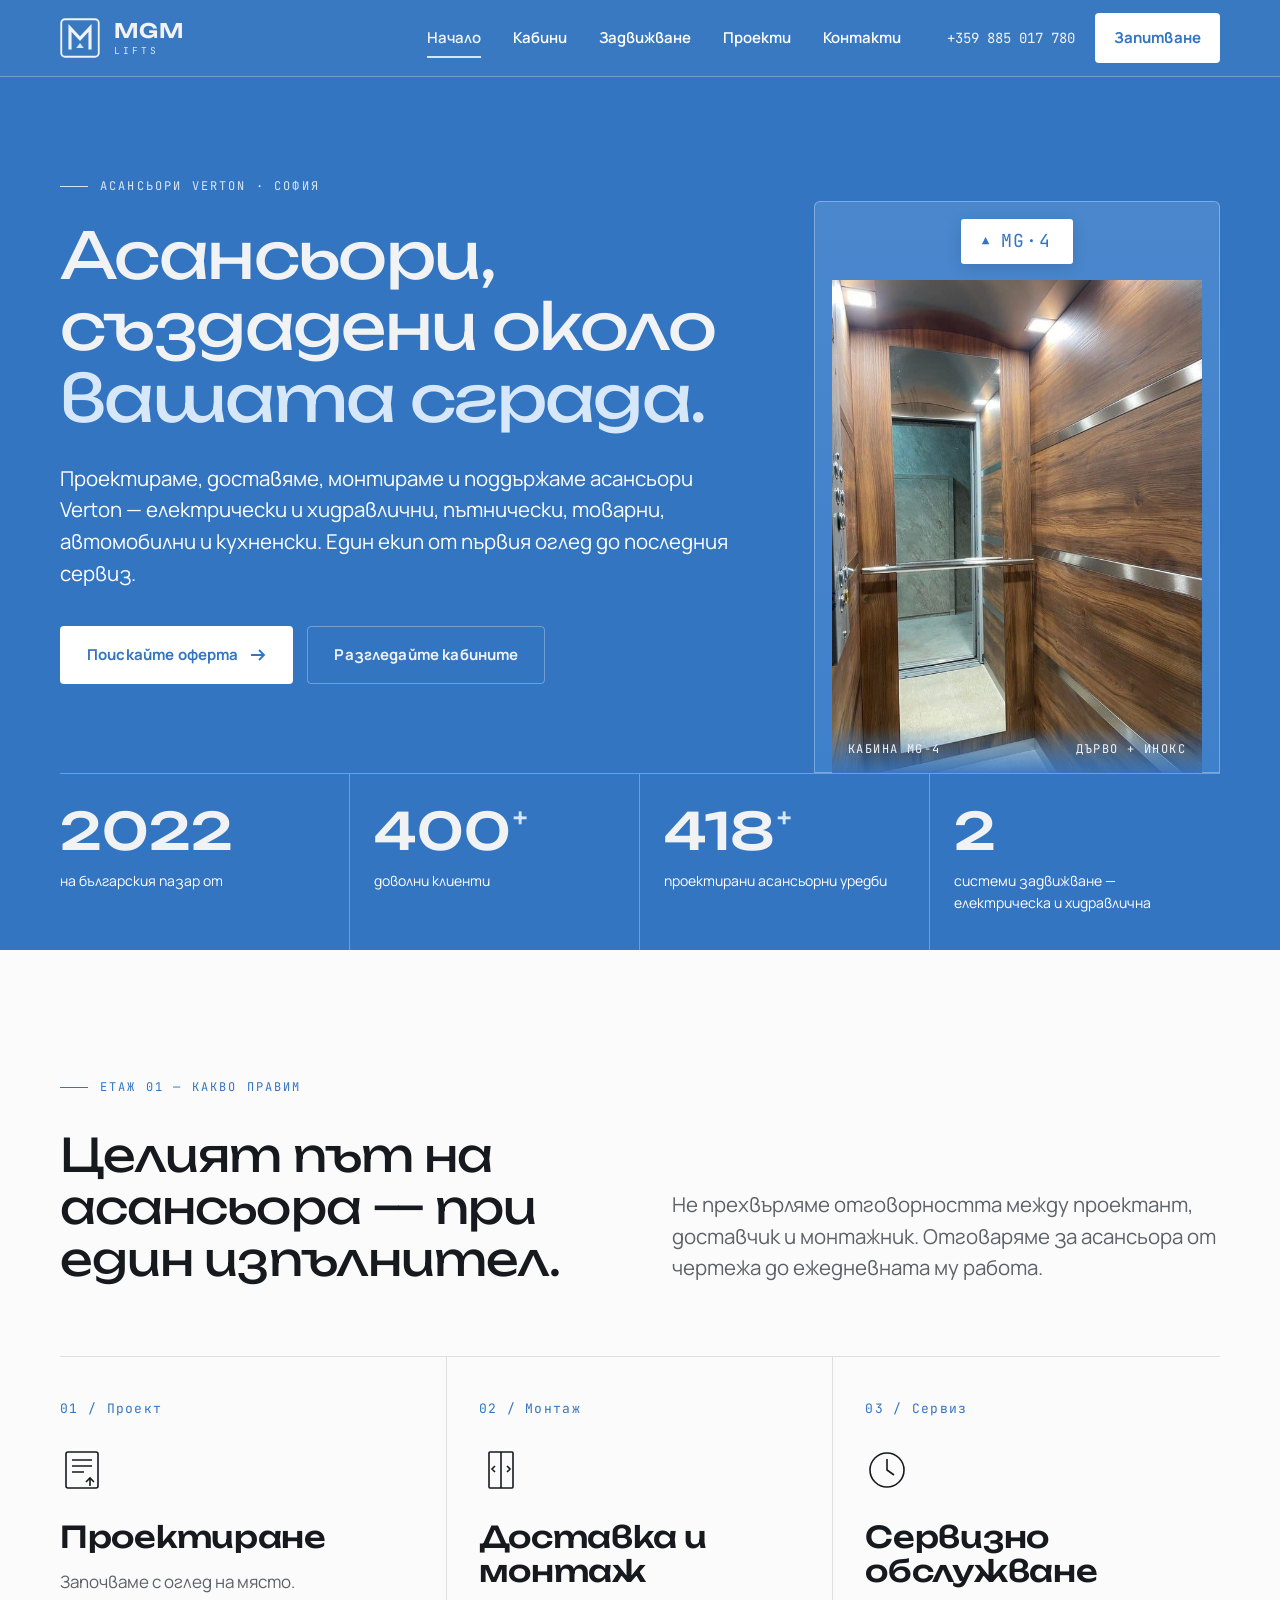
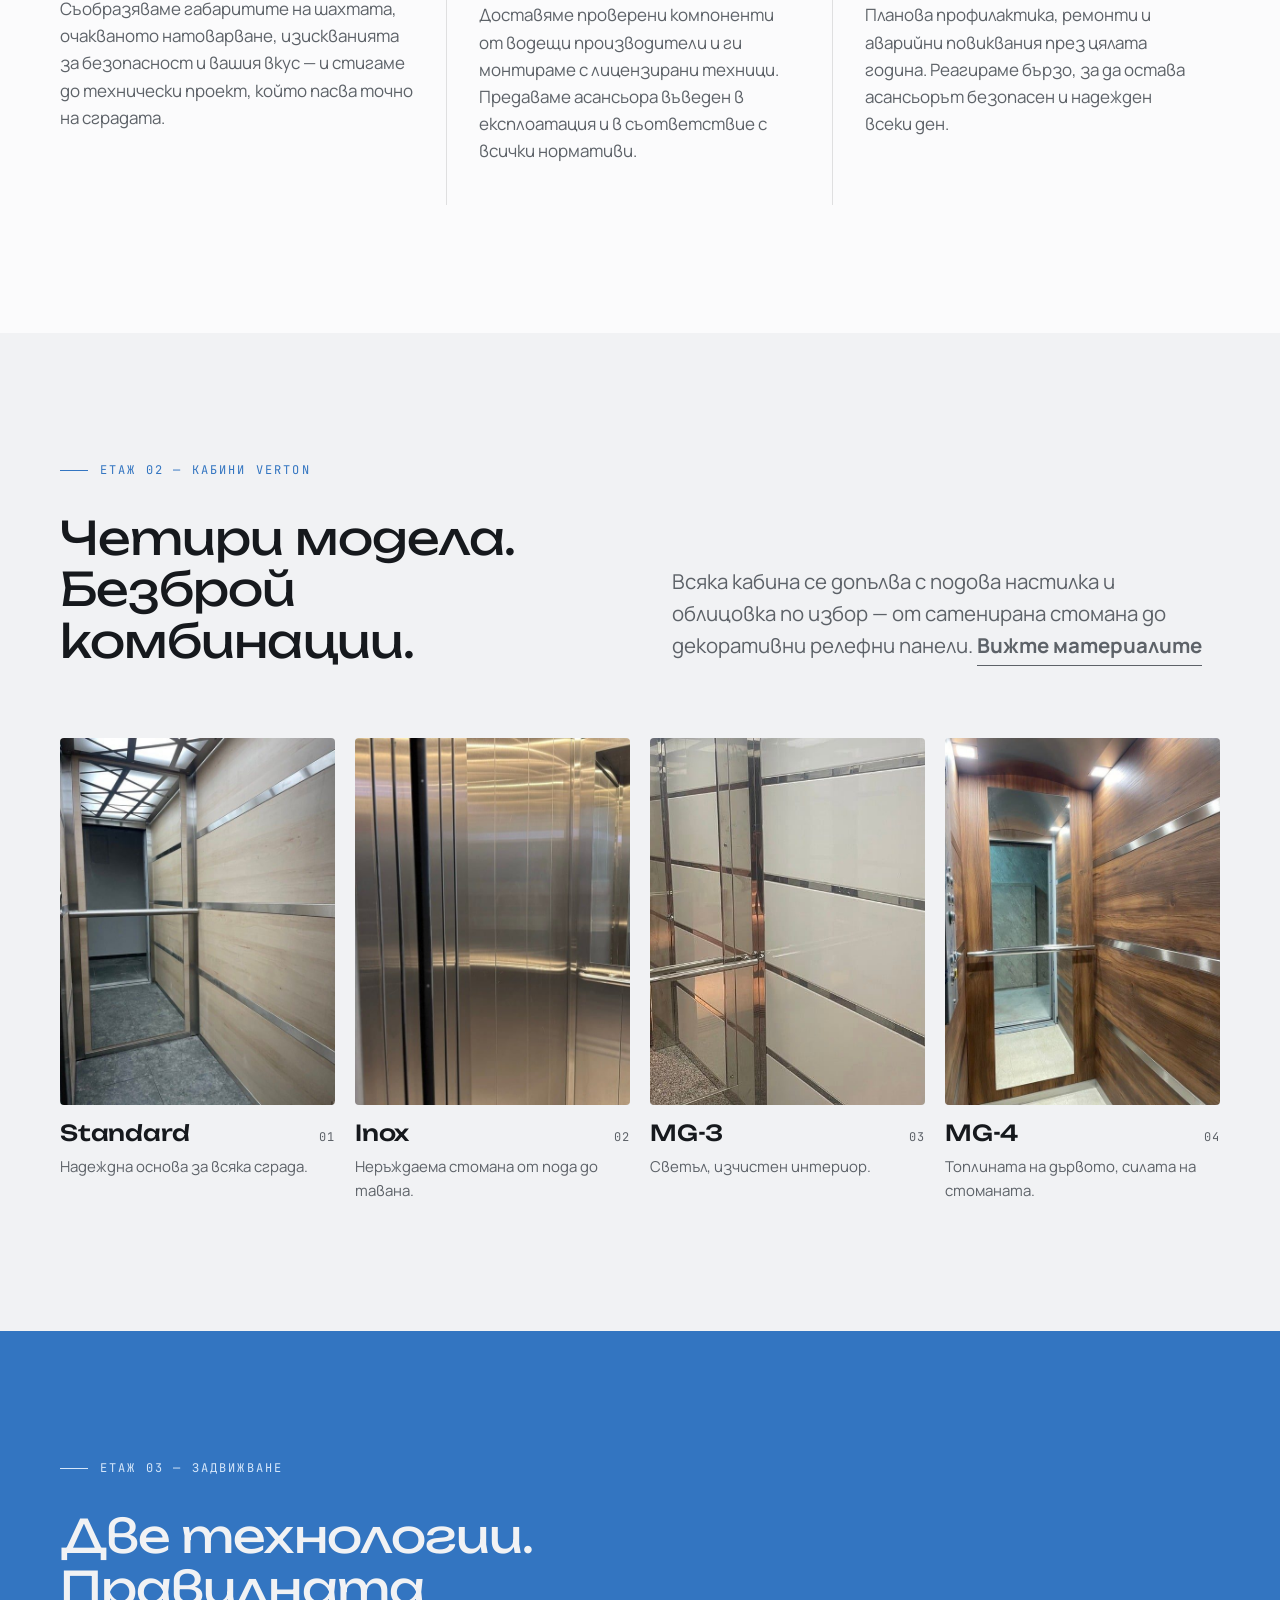
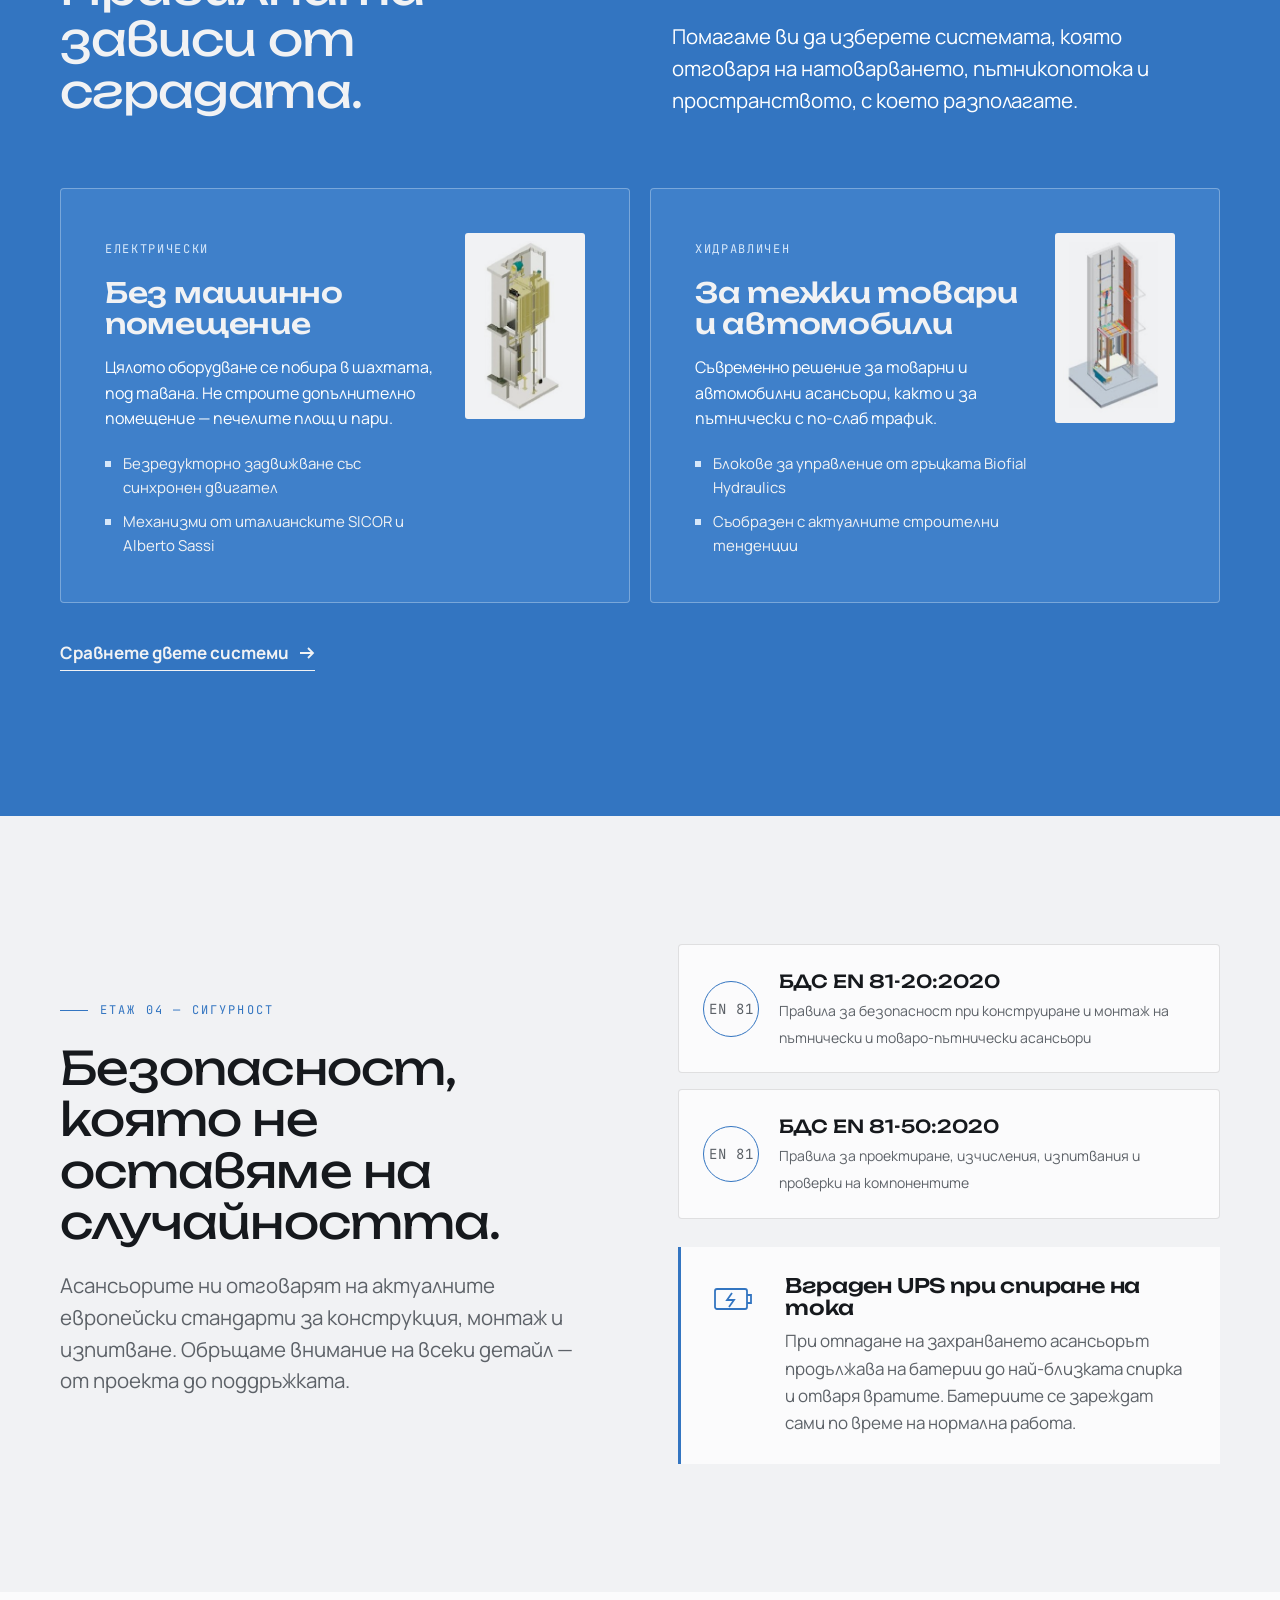
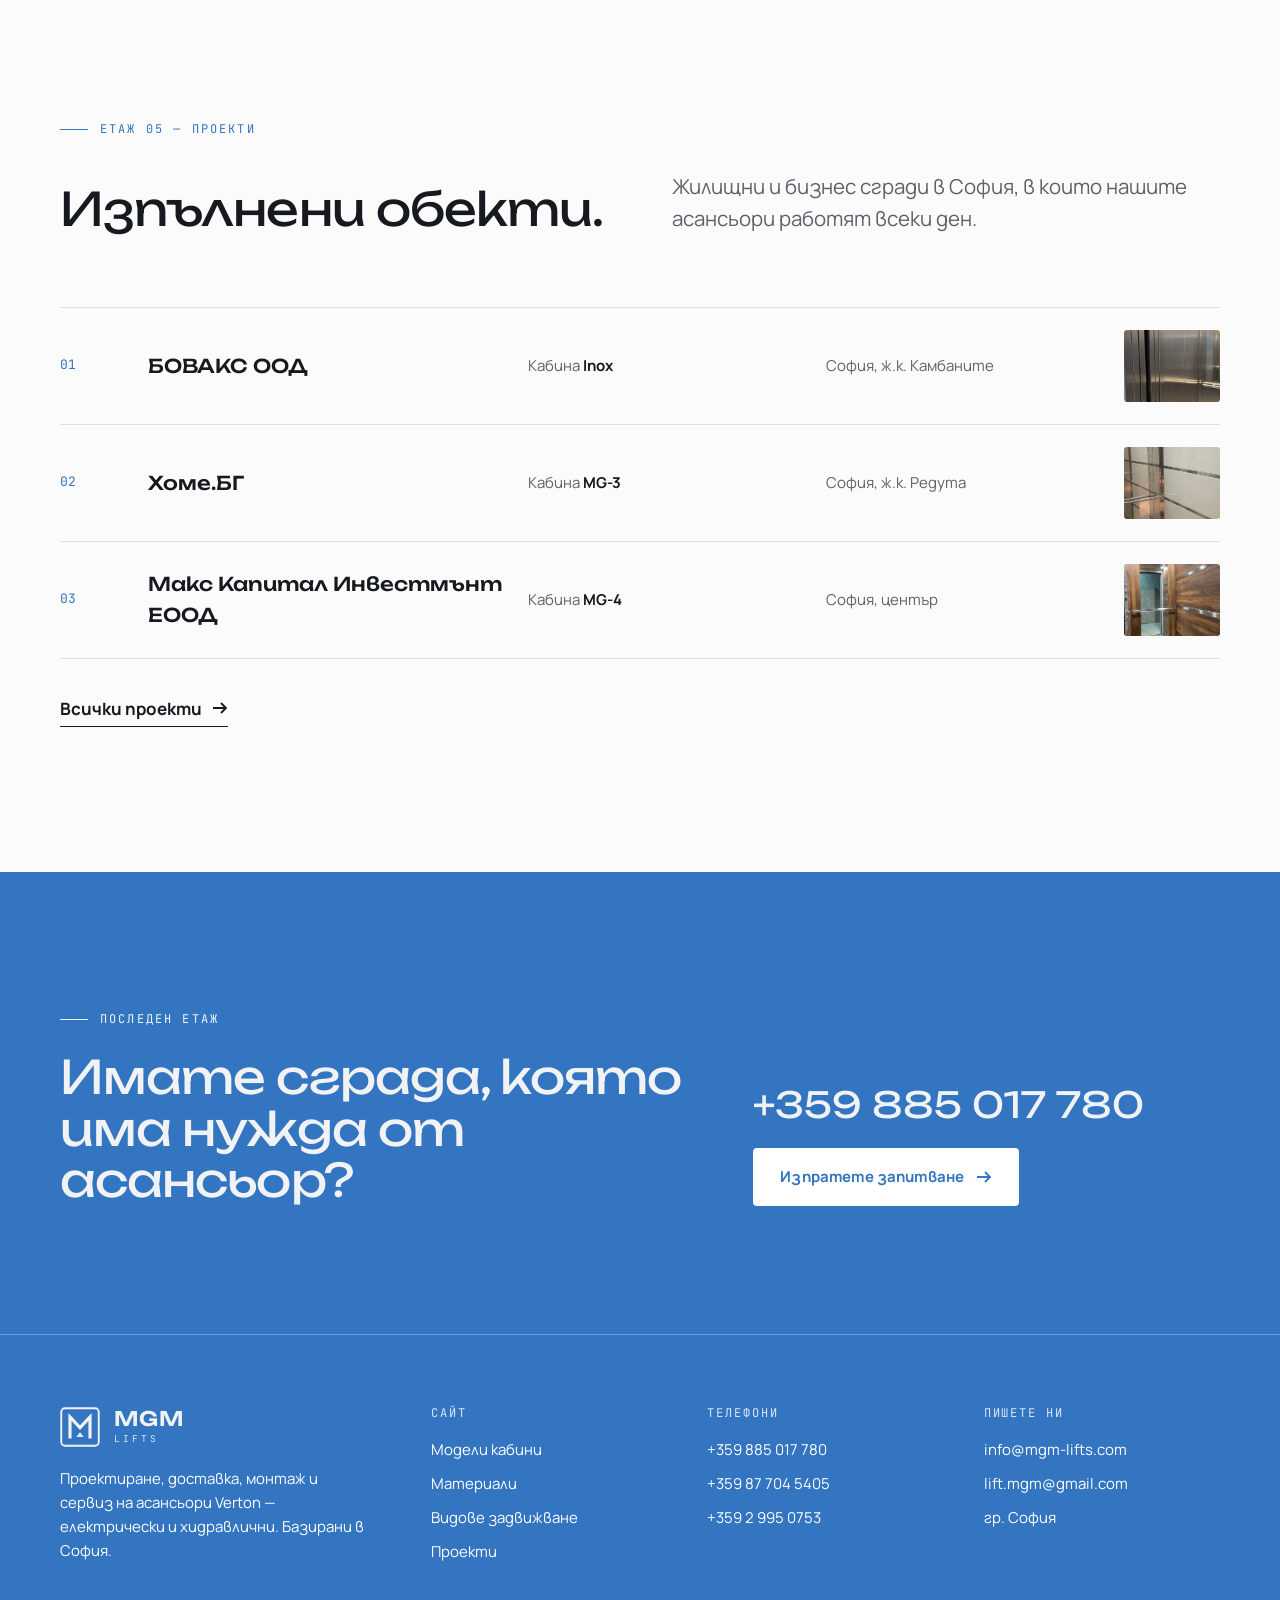
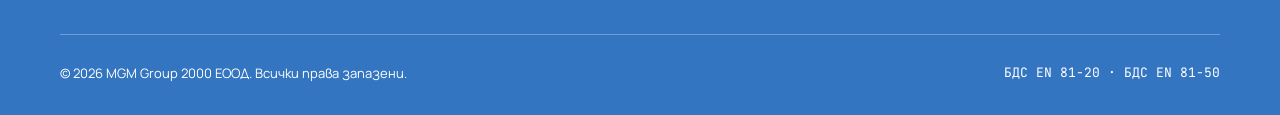
==== index.html @ d2b11c03 "Make #3375C1 the main surface colour; remove black areas Header, hero, footer and coloured sections " ====
<!doctype html>
<html lang="bg">
<head>
  <meta charset="utf-8">
  <meta name="viewport" content="width=device-width, initial-scale=1">
  <title>MGM Lifts — асансьори Verton, проектирани за вашата сграда</title>
  <meta name="description" content="MGM Group 2000 проектира, доставя, монтира и обслужва асансьори Verton — електрически и хидравлични — пътнически, товарни, автомобилни и кухненски. София.">
  <meta name="theme-color" content="#3375c1">
  <meta property="og:title" content="MGM Lifts — асансьори Verton, проектирани за вашата сграда">
  <meta property="og:description" content="MGM Group 2000 проектира, доставя, монтира и обслужва асансьори Verton — електрически и хидравлични — пътнически, товарни, автомобилни и кухненски. София.">
  <meta property="og:type" content="website">
  <meta property="og:image" content="assets/img/kabini/mg-4.jpg">
  <link rel="icon" href="assets/brand/favicon.svg" type="image/svg+xml">
  <link rel="preconnect" href="https://fonts.googleapis.com">
  <link rel="preconnect" href="https://fonts.gstatic.com" crossorigin>
  <link href="https://fonts.googleapis.com/css2?family=JetBrains+Mono:wght@400;500&family=Manrope:wght@400;500;600;700&family=Unbounded:wght@400;500;600&display=swap" rel="stylesheet">
  <link rel="stylesheet" href="assets/css/style.css">
</head>
<body>
  <a class="skip-link" href="#main">Към съдържанието</a>
  <header class="site-header">
    <div class="wrap">
      <a class="brand" href="index.html" aria-label="MGM Lifts — начало"><svg class="brand-mark" viewBox="0 0 64 64" aria-hidden="true"><rect x="2" y="2" width="60" height="60" rx="6" fill="none" stroke="currentColor" stroke-width="3"/><path d="M16 48V16l16 17 16-17v32" fill="none" stroke="currentColor" stroke-width="5" stroke-linecap="square"/><path d="M32 40l-6 8h12z" style="fill:var(--accent)"/></svg><span class="brand-word"><b>MGM</b><span>LIFTS</span></span></a>
      <nav class="nav" id="nav" aria-label="Основна навигация">
        <a href="index.html" aria-current="page">Начало</a>
        <a href="kabini.html">Кабини</a>
        <a href="zadvizhvane.html">Задвижване</a>
        <a href="proekti.html">Проекти</a>
        <a href="kontakti.html">Контакти</a>
        <a class="btn btn-primary nav-mobile-cta" href="kontakti.html#zapitvane">Изпратете запитване</a>
      </nav>
      <div class="header-cta">
        <a class="header-phone" href="tel:+359885017780">+359 885 017 780</a>
        <a class="btn btn-primary" href="kontakti.html#zapitvane">Запитване</a>
      </div>
      <button class="nav-toggle" type="button" aria-controls="nav" aria-expanded="false" aria-label="Меню"><span></span></button>
    </div>
  </header>

  <main id="main">
    <section class="hero dark" data-floor="00" data-floor-name="Партер">
      <div class="wrap">
        <div class="hero-grid">
          <div>
            <span class="eyebrow">Асансьори Verton · София</span>
            <h1 class="h-xl">Асансьори, създадени около <span class="accent">вашата сграда.</span></h1>
            <p class="lead">Проектираме, доставяме, монтираме и поддържаме асансьори Verton — електрически и хидравлични, пътнически, товарни, автомобилни и кухненски. Един екип от първия оглед до последния сервиз.</p>
            <div class="hero-actions">
              <a class="btn btn-primary" href="kontakti.html#zapitvane">Поискайте оферта <svg viewBox="0 0 16 16" fill="none" stroke="currentColor" stroke-width="1.8" aria-hidden="true"><path d="M1 8h13M9 3l5 5-5 5"/></svg></a>
              <a class="btn btn-ghost" href="kabini.html">Разгледайте кабините</a>
            </div>
          </div>
          <div class="lift" aria-label="Кабина MG-4">
            <div class="lift-display" aria-hidden="true"><span class="arrow">▲</span><span>MG·4</span></div>
            <div class="lift-car">
              <img src="assets/img/kabini/mg-4.jpg" alt="Кабина MG-4 с дървесни панели и стоманени профили" width="600" height="800" fetchpriority="high">
              <div class="lift-door l" aria-hidden="true"></div>
              <div class="lift-door r" aria-hidden="true"></div>
            </div>
            <div class="lift-caption"><span>Кабина MG-4</span><span>Дърво + инокс</span></div>
          </div>
        </div>
        <div class="stats">
          <div class="stat"><b>2022</b><span>на българския пазар от</span></div>
          <div class="stat"><b>400<sup>+</sup></b><span>доволни клиенти</span></div>
          <div class="stat"><b>418<sup>+</sup></b><span>проектирани асансьорни уредби</span></div>
          <div class="stat"><b>2</b><span>системи задвижване — електрическа и хидравлична</span></div>
        </div>
      </div>
    </section>

    <section class="section" data-floor="01" data-floor-name="Услуги">
      <div class="wrap">
        <div class="section-head">
          <span class="eyebrow">Етаж 01 — Какво правим</span>
          <h2 class="h-lg reveal">Целият път на асансьора — при един изпълнител.</h2>
          <p class="lead reveal">Не прехвърляме отговорността между проектант, доставчик и монтажник. Отговаряме за асансьора от чертежа до ежедневната му работа.</p>
        </div>
        <div class="services">
          <article class="service reveal">
            <span class="num">01 / Проект</span>
            <svg class="service-icon" viewBox="0 0 44 44" fill="none" stroke="currentColor" stroke-width="1.6" aria-hidden="true"><rect x="6" y="4" width="32" height="36" rx="2"/><path d="M12 12h20M12 18h20M12 24h12"/><path d="M26 34l4-4 4 4"/><path d="M30 30v8"/></svg>
            <h3 class="h-md">Проектиране</h3>
            <p>Започваме с оглед на място. Съобразяваме габаритите на шахтата, очакваното натоварване, изискванията за безопасност и вашия вкус — и стигаме до технически проект, който пасва точно на сградата.</p>
          </article>
          <article class="service reveal">
            <span class="num">02 / Монтаж</span>
            <svg class="service-icon" viewBox="0 0 44 44" fill="none" stroke="currentColor" stroke-width="1.6" aria-hidden="true"><rect x="10" y="4" width="24" height="36" rx="1"/><path d="M22 4v36"/><path d="M16 18l-3 3 3 3M28 18l3 3-3 3"/></svg>
            <h3 class="h-md">Доставка и монтаж</h3>
            <p>Доставяме проверени компоненти от водещи производители и ги монтираме с лицензирани техници. Предаваме асансьора въведен в експлоатация и в съответствие с всички нормативи.</p>
          </article>
          <article class="service reveal">
            <span class="num">03 / Сервиз</span>
            <svg class="service-icon" viewBox="0 0 44 44" fill="none" stroke="currentColor" stroke-width="1.6" aria-hidden="true"><circle cx="22" cy="22" r="17"/><path d="M22 11v11l7 5"/></svg>
            <h3 class="h-md">Сервизно обслужване</h3>
            <p>Планова профилактика, ремонти и аварийни повиквания през цялата година. Реагираме бързо, за да остава асансьорът безопасен и надежден всеки ден.</p>
          </article>
        </div>
      </div>
    </section>

    <section class="section bone" data-floor="02" data-floor-name="Кабини">
      <div class="wrap">
        <div class="section-head">
          <span class="eyebrow">Етаж 02 — Кабини Verton</span>
          <h2 class="h-lg reveal">Четири модела. Безброй комбинации.</h2>
          <p class="lead reveal">Всяка кабина се допълва с подова настилка и облицовка по избор — от сатенирана стомана до декоративни релефни панели. <a class="link-arrow" href="kabini.html#materiali">Вижте материалите</a></p>
        </div>
        <div class="cabins">
          <a class="cabin-card reveal" href="kabini.html#standard">
            <figure><img src="assets/img/kabini/standard.jpg" alt="Кабина Standard" loading="lazy" width="600" height="800"></figure>
            <div class="meta"><h3>Standard</h3><span>01</span></div>
            <p>Надеждна основа за всяка сграда.</p>
          </a>
          <a class="cabin-card reveal" href="kabini.html#inox">
            <figure><img src="assets/img/kabini/inox.jpg" alt="Кабина Inox" loading="lazy" width="600" height="800"></figure>
            <div class="meta"><h3>Inox</h3><span>02</span></div>
            <p>Неръждаема стомана от пода до тавана.</p>
          </a>
          <a class="cabin-card reveal" href="kabini.html#mg-3">
            <figure><img src="assets/img/kabini/mg-3.jpg" alt="Кабина MG-3" loading="lazy" width="455" height="800"></figure>
            <div class="meta"><h3>MG-3</h3><span>03</span></div>
            <p>Светъл, изчистен интериор.</p>
          </a>
          <a class="cabin-card reveal" href="kabini.html#mg-4">
            <figure><img src="assets/img/kabini/mg-4.jpg" alt="Кабина MG-4" loading="lazy" width="600" height="800"></figure>
            <div class="meta"><h3>MG-4</h3><span>04</span></div>
            <p>Топлината на дървото, силата на стоманата.</p>
          </a>
        </div>
      </div>
    </section>

    <section class="section dark" data-floor="03" data-floor-name="Задвижване">
      <div class="wrap">
        <div class="section-head">
          <span class="eyebrow">Етаж 03 — Задвижване</span>
          <h2 class="h-lg reveal">Две технологии. Правилната зависи от сградата.</h2>
          <p class="lead reveal">Помагаме ви да изберете системата, която отговаря на натоварването, пътникопотока и пространството, с което разполагате.</p>
        </div>
        <div class="drives">
          <article class="drive reveal">
            <div>
              <span class="tag">Електрически</span>
              <h3>Без машинно помещение</h3>
              <p>Цялото оборудване се побира в шахтата, под тавана. Не строите допълнително помещение — печелите площ и пари.</p>
              <ul>
                <li>Безредукторно задвижване със синхронен двигател</li>
                <li>Механизми от италианските SICOR и Alberto Sassi</li>
              </ul>
            </div>
            <div class="drive-img"><img src="assets/img/tehnika/bez-mashinno.jpg" alt="Схема на електрически асансьор без машинно помещение" loading="lazy"></div>
          </article>
          <article class="drive reveal">
            <div>
              <span class="tag">Хидравличен</span>
              <h3>За тежки товари и автомобили</h3>
              <p>Съвременно решение за товарни и автомобилни асансьори, както и за пътнически с по-слаб трафик.</p>
              <ul>
                <li>Блокове за управление от гръцката Biofial Hydraulics</li>
                <li>Съобразен с актуалните строителни тенденции</li>
              </ul>
            </div>
            <div class="drive-img"><img src="assets/img/tehnika/hidravlichen.jpg" alt="Схема на хидравличен асансьор" loading="lazy"></div>
          </article>
        </div>
        <p style="margin-top:36px"><a class="link-arrow" href="zadvizhvane.html">Сравнете двете системи <svg viewBox="0 0 16 16" fill="none" stroke="currentColor" stroke-width="1.8" aria-hidden="true"><path d="M1 8h13M9 3l5 5-5 5"/></svg></a></p>
      </div>
    </section>

    <section class="section bone" data-floor="04" data-floor-name="Стандарти">
      <div class="wrap standards">
        <div class="reveal">
          <span class="eyebrow">Етаж 04 — Сигурност</span>
          <h2 class="h-lg" style="margin:22px 0 22px">Безопасност, която не оставяме на случайността.</h2>
          <p class="lead">Асансьорите ни отговарят на актуалните европейски стандарти за конструкция, монтаж и изпитване. Обръщаме внимание на всеки детайл — от проекта до поддръжката.</p>
        </div>
        <div class="reveal">
          <div class="cert-list">
            <div class="cert"><span class="cert-badge">EN 81</span><div><b>БДС EN 81-20:2020</b><span>Правила за безопасност при конструиране и монтаж на пътнически и товаро-пътнически асансьори</span></div></div>
            <div class="cert"><span class="cert-badge">EN 81</span><div><b>БДС EN 81-50:2020</b><span>Правила за проектиране, изчисления, изпитвания и проверки на компонентите</span></div></div>
          </div>
          <div class="ups">
            <svg viewBox="0 0 48 48" fill="none" stroke="currentColor" stroke-width="1.8" aria-hidden="true"><rect x="6" y="14" width="32" height="20" rx="2"/><path d="M38 20h4v8h-4"/><path d="M23 18l-5 7h7l-5 7"/></svg>
            <div>
              <h3>Вграден UPS при спиране на тока</h3>
              <p>При отпадане на захранването асансьорът продължава на батерии до най-близката спирка и отваря вратите. Батериите се зареждат сами по време на нормална работа.</p>
            </div>
          </div>
        </div>
      </div>
    </section>

    <section class="section" data-floor="05" data-floor-name="Проекти">
      <div class="wrap">
        <div class="section-head">
          <span class="eyebrow">Етаж 05 — Проекти</span>
          <h2 class="h-lg reveal">Изпълнени обекти.</h2>
          <p class="lead reveal">Жилищни и бизнес сгради в София, в които нашите асансьори работят всеки ден.</p>
        </div>
        <div class="projects">
          <a class="project reveal" href="proekti.html"><span class="n">01</span><span class="client">БОВАКС ООД</span><span class="p-model">Кабина <b>Inox</b></span><span class="place">София, ж.к. Камбаните</span><span class="thumb"><img src="assets/img/kabini/inox.jpg" alt="" loading="lazy"></span></a>
          <a class="project reveal" href="proekti.html"><span class="n">02</span><span class="client">Хоме.БГ</span><span class="p-model">Кабина <b>MG-3</b></span><span class="place">София, ж.к. Редута</span><span class="thumb"><img src="assets/img/kabini/mg-3.jpg" alt="" loading="lazy"></span></a>
          <a class="project reveal" href="proekti.html"><span class="n">03</span><span class="client">Макс Капитал Инвестмънт ЕООД</span><span class="p-model">Кабина <b>MG-4</b></span><span class="place">София, център</span><span class="thumb"><img src="assets/img/kabini/mg-4.jpg" alt="" loading="lazy"></span></a>
        </div>
        <p style="margin-top:36px"><a class="link-arrow" href="proekti.html">Всички проекти <svg viewBox="0 0 16 16" fill="none" stroke="currentColor" stroke-width="1.8" aria-hidden="true"><path d="M1 8h13M9 3l5 5-5 5"/></svg></a></p>
      </div>
    </section>

    <section class="section dark brand-bg" data-floor="06" data-floor-name="Контакт">
      <div class="wrap cta-band">
        <div class="reveal">
          <span class="eyebrow">Последен етаж</span>
          <h2 class="h-lg" style="margin-top:22px">Имате сграда, която има нужда от асансьор?</h2>
        </div>
        <div class="contacts-mini reveal">
          <a class="big-phone" href="tel:+359885017780">+359 885 017 780</a>
          <a class="btn btn-primary" href="kontakti.html#zapitvane">Изпратете запитване <svg viewBox="0 0 16 16" fill="none" stroke="currentColor" stroke-width="1.8" aria-hidden="true"><path d="M1 8h13M9 3l5 5-5 5"/></svg></a>
        </div>
      </div>
    </section>
  </main>

  <footer class="site-footer">
    <div class="wrap">
      <div class="footer-grid">
        <div>
          <a class="brand" href="index.html" aria-label="MGM Lifts — начало"><svg class="brand-mark" viewBox="0 0 64 64" aria-hidden="true"><rect x="2" y="2" width="60" height="60" rx="6" fill="none" stroke="currentColor" stroke-width="3"/><path d="M16 48V16l16 17 16-17v32" fill="none" stroke="currentColor" stroke-width="5" stroke-linecap="square"/><path d="M32 40l-6 8h12z" style="fill:var(--accent)"/></svg><span class="brand-word"><b>MGM</b><span>LIFTS</span></span></a>
          <p>Проектиране, доставка, монтаж и сервиз на асансьори Verton — електрически и хидравлични. Базирани в София.</p>
        </div>
        <div>
          <h4>Сайт</h4>
          <ul>
            <li><a href="kabini.html">Модели кабини</a></li>
            <li><a href="kabini.html#materiali">Материали</a></li>
            <li><a href="zadvizhvane.html">Видове задвижване</a></li>
            <li><a href="proekti.html">Проекти</a></li>
          </ul>
        </div>
        <div>
          <h4>Телефони</h4>
          <ul>
            <li><a href="tel:+359885017780">+359 885 017 780</a></li>
            <li><a href="tel:+359877045405">+359 87 704 5405</a></li>
            <li><a href="tel:+35929950753">+359 2 995 0753</a></li>
          </ul>
        </div>
        <div>
          <h4>Пишете ни</h4>
          <ul>
            <li><a href="mailto:info@mgm-lifts.com">info@mgm-lifts.com</a></li>
            <li><a href="mailto:lift.mgm@gmail.com">lift.mgm@gmail.com</a></li>
            <li>гр. София</li>
          </ul>
        </div>
      </div>
      <div class="footer-bottom">
        <span>© <span data-year>2026</span> MGM Group 2000 ЕООД. Всички права запазени.</span>
        <span class="mono">БДС EN 81-20 · БДС EN 81-50</span>
      </div>
    </div>
  </footer>

  <script src="assets/js/main.js" defer></script>
</body>
</html>
---- assets/css/style.css ----
/* ==========================================================================
   MGM Group 2000 — основни стилове
   Концепция: сайтът е сграда, всяка секция е етаж.
   ========================================================================== */

:root {
  --ink: #3375c1;
  --ink-2: #3f80ca;
  --ink-3: #e3e9f1;
  --bone: #f1f2f4;
  --paper: #fbfbfc;
  --steel: #9aa3ab;
  --steel-2: #c9ced3;
  --text: #16191d;
  --muted: #5d6268;
  --muted-on-dark: #ffffff;
  --line: rgba(20, 22, 25, 0.12);
  --line-on-dark: rgba(255, 255, 255, 0.3);
  --brand: #3375c1;
  --brand-hover: #2a62a3;
  --accent: #d6e7fa;
  --accent-2: #ffffff;

  --font-display: "Unbounded", "Manrope", system-ui, sans-serif;
  --font-body: "Manrope", system-ui, -apple-system, "Segoe UI", sans-serif;
  --font-mono: "JetBrains Mono", ui-monospace, monospace;

  --wrap: 1240px;
  --gutter: clamp(16px, 4vw, 40px);
  --radius: 4px;
  --ease: cubic-bezier(0.7, 0, 0.2, 1);
}

*,
*::before,
*::after { box-sizing: border-box; }

html { scroll-behavior: smooth; -webkit-text-size-adjust: 100%; }

body {
  margin: 0;
  font-family: var(--font-body);
  font-size: 17px;
  line-height: 1.6;
  color: var(--text);
  background: var(--paper);
  -webkit-font-smoothing: antialiased;
  overflow-x: hidden;
}

img { max-width: 100%; display: block; }
a { color: inherit; text-decoration: none; }
p { margin: 0 0 1em; }
h1, h2, h3, h4 { margin: 0; font-family: var(--font-display); font-weight: 500; line-height: 1.12; letter-spacing: -0.01em; }

:focus-visible { outline: 2px solid var(--brand); outline-offset: 3px; }

.skip-link {
  position: absolute; left: 16px; top: -60px; z-index: 100;
  background: var(--brand); color: #fff; padding: 10px 16px; font-weight: 700;
}
.skip-link:focus { top: 16px; }

.wrap { width: 100%; max-width: var(--wrap); margin: 0 auto; padding: 0 var(--gutter); }

/* ---------- Типография ---------- */

.eyebrow {
  display: inline-flex; align-items: center; gap: 12px;
  font-family: var(--font-mono); font-size: 12px; letter-spacing: 0.18em; text-transform: uppercase;
  color: var(--brand);
}
.eyebrow::before { content: ""; width: 28px; height: 1px; background: currentColor; }
.dark .eyebrow { color: var(--accent); }

.h-xl { font-size: clamp(34px, 5vw, 66px); font-weight: 400; letter-spacing: -0.025em; }
.h-lg { font-size: clamp(28px, 3.6vw, 46px); font-weight: 400; letter-spacing: -0.02em; }
.h-md { font-size: clamp(22px, 2.4vw, 30px); }
.h-sm { font-size: 19px; font-weight: 600; }
.accent { color: var(--accent); }
.lead { font-size: clamp(18px, 1.6vw, 21px); line-height: 1.55; color: var(--muted); max-width: 60ch; }
.dark .lead { color: var(--muted-on-dark); }
.mono { font-family: var(--font-mono); }

/* ---------- Бутони ---------- */

.btn {
  display: inline-flex; align-items: center; gap: 12px;
  padding: 16px 26px; border-radius: var(--radius); white-space: nowrap;
  font-weight: 700; font-size: 15px; letter-spacing: 0.01em;
  border: 1px solid transparent; cursor: pointer;
  transition: background .25s, color .25s, border-color .25s, transform .25s;
}
.btn svg { width: 16px; height: 16px; transition: transform .25s; }
.btn:hover svg { transform: translateX(4px); }
.btn-primary { background: var(--brand); color: #fff; }
.btn-primary:hover { background: var(--brand-hover); }
.dark .btn-primary, .site-header .btn-primary { background: #fff; color: var(--brand); }
.dark .btn-primary:hover, .site-header .btn-primary:hover { background: var(--bone); }
.btn-ghost { border-color: var(--line); color: var(--text); }
.btn-ghost:hover { border-color: var(--text); }
.dark .btn-ghost { border-color: var(--line-on-dark); color: var(--bone); }
.dark .btn-ghost:hover { border-color: var(--bone); }

.link-arrow {
  display: inline-flex; align-items: center; gap: 10px; font-weight: 700; white-space: nowrap;
  border-bottom: 1px solid currentColor; padding-bottom: 4px;
}
.link-arrow svg { width: 16px; height: 16px; transition: transform .25s; }
.link-arrow:hover svg { transform: translateX(4px); }
.link-arrow:hover { color: var(--brand); }
.dark .link-arrow:hover { color: var(--accent); }

/* ---------- Хедър ---------- */

.site-header {
  position: sticky; top: 0; z-index: 50;
  background: rgba(51, 117, 193, 0.97);
  backdrop-filter: saturate(1.4) blur(10px);
  -webkit-backdrop-filter: saturate(1.4) blur(10px);
  color: var(--bone);
  border-bottom: 1px solid var(--line-on-dark);
}
.site-header .wrap { display: flex; align-items: center; gap: 32px; height: 76px; }

.brand { display: flex; align-items: center; gap: 14px; flex-shrink: 0; }
.brand-mark { width: 40px; height: 40px; }
.brand-word { display: flex; flex-direction: column; line-height: 1; }
.brand-word b { font-family: var(--font-display); font-weight: 600; font-size: 20px; letter-spacing: 0.04em; }
.brand-word span { font-family: var(--font-mono); font-size: 9.5px; letter-spacing: 0.32em; color: var(--accent); margin-top: 5px; }

.nav { display: flex; gap: 4px; margin-left: auto; }
.nav a {
  position: relative; padding: 10px 14px; font-size: 15px; font-weight: 600; color: var(--muted-on-dark);
  transition: color .2s;
}
.nav a:hover, .nav a[aria-current="page"] { color: var(--bone); }
.nav a[aria-current="page"]::after {
  content: ""; position: absolute; left: 14px; right: 14px; bottom: 2px; height: 2px; background: var(--accent);
}
.header-cta { display: flex; align-items: center; gap: 20px; }
.header-phone { font-family: var(--font-mono); font-size: 14px; color: var(--bone); white-space: nowrap; }
.header-phone:hover { color: var(--accent); }
.header-cta .btn { padding: 12px 18px; }

.nav-toggle {
  display: none; margin-left: auto; width: 44px; height: 44px; border: 1px solid var(--line-on-dark);
  background: transparent; border-radius: var(--radius); color: var(--bone); cursor: pointer;
  align-items: center; justify-content: center;
}
.nav-toggle span, .nav-toggle span::before, .nav-toggle span::after {
  display: block; width: 18px; height: 2px; background: currentColor; position: relative; transition: transform .3s, background .3s;
}
.nav-toggle span::before, .nav-toggle span::after { content: ""; position: absolute; left: 0; }
.nav-toggle span::before { top: -6px; }
.nav-toggle span::after { top: 6px; }
.nav-open .nav-toggle span { background: transparent; }
.nav-open .nav-toggle span::before { transform: translateY(6px) rotate(45deg); }
.nav-open .nav-toggle span::after { transform: translateY(-6px) rotate(-45deg); }

.nav .nav-mobile-cta { display: none; }

@media (max-width: 1080px) {
  .header-phone { display: none; }
}
@media (max-width: 900px) {
  .nav-toggle { display: inline-flex; }
  .header-cta { display: none; }
  .nav {
    position: fixed; inset: 76px 0 auto 0; flex-direction: column; gap: 0;
    background: var(--ink); padding: 8px var(--gutter) 28px; border-bottom: 1px solid var(--line-on-dark);
    transform: translateY(-8px); opacity: 0; visibility: hidden; transition: opacity .25s, transform .25s, visibility .25s;
  }
  .nav a { padding: 16px 0; font-size: 18px; border-bottom: 1px solid var(--line-on-dark); }
  .nav a[aria-current="page"]::after { display: none; }
  .nav a[aria-current="page"] { color: var(--accent); }
  .nav .nav-mobile-cta { display: flex; margin-top: 20px; border: 0; justify-content: center; color: var(--brand); }
  .nav-open .nav { opacity: 1; visibility: visible; transform: none; }
}

/* ---------- Секции ---------- */

.section { padding: clamp(72px, 10vw, 136px) 0; position: relative; }
.section.tight { padding: clamp(56px, 7vw, 96px) 0; }
.dark { background: var(--ink); color: var(--bone); }
.brand-bg { background: var(--brand); }
.brand-bg .eyebrow, .brand-bg .lead { color: rgba(255,255,255,.92); }
.brand-bg .btn-primary { background: #fff; color: var(--brand); box-shadow: none; }
.brand-bg .btn-primary:hover { background: var(--bone); }
.brand-bg .big-phone:hover { color: var(--accent-2); }
.bone { background: var(--bone); }

.section-head { display: grid; grid-template-columns: 1fr 1fr; gap: 32px 64px; align-items: end; margin-bottom: clamp(40px, 6vw, 72px); }
.section-head .eyebrow { grid-column: 1 / -1; }
.section-head p { margin: 0; }
@media (max-width: 800px) { .section-head { grid-template-columns: 1fr; } }

/* ---------- Hero ---------- */

.hero { background: var(--ink); color: var(--bone); padding: clamp(48px, 7vw, 96px) 0 0; overflow: hidden; }
.hero-grid { display: grid; grid-template-columns: 1.25fr 0.75fr; gap: clamp(32px, 6vw, 88px); align-items: end; }
.hero h1 { margin: 24px 0 28px; }
.hero .lead { margin-bottom: 36px; }
.hero-actions { display: flex; flex-wrap: wrap; gap: 14px; margin-bottom: clamp(48px, 7vw, 96px); }

/* Асансьорна врата — подписният елемент */
.lift {
  position: relative; align-self: end;
  padding: 18px 18px 0; background: linear-gradient(180deg, #4a87cd, #3f80ca);
  border-radius: 6px 6px 0 0; box-shadow: inset 0 0 0 1px var(--line-on-dark);
}
.lift-display {
  display: flex; align-items: center; justify-content: center; gap: 10px;
  width: 112px; margin: 0 auto 16px; padding: 8px 0; border-radius: 3px;
  background: #fff; color: var(--brand); font-family: var(--font-mono); font-size: 18px; letter-spacing: 0.1em;
  box-shadow: 0 4px 16px rgba(0,0,0,.12);
}
.lift-display .arrow { font-size: 12px; animation: blink 1.6s steps(2) infinite; }
@keyframes blink { 50% { opacity: .25; } }
.lift-car { position: relative; aspect-ratio: 3 / 4; overflow: hidden; background: var(--brand-hover); }
.lift-car img { width: 100%; height: 100%; object-fit: cover; transform: scale(1.06); transition: transform 2.4s var(--ease) .5s; }
.lift-door {
  position: absolute; top: 0; bottom: 0; width: 50%; z-index: 2;
  background:
    repeating-linear-gradient(90deg, rgba(255,255,255,.035) 0 2px, transparent 2px 5px),
    linear-gradient(90deg, #8f979f, #c9ced3 45%, #a7afb6 60%, #7f878f);
  transition: transform 1.6s var(--ease) .5s;
}
.lift-door.l { left: 0; box-shadow: inset -1px 0 0 rgba(0,0,0,.35); }
.lift-door.r { right: 0; box-shadow: inset 1px 0 0 rgba(255,255,255,.35); }
.lift.open .lift-door.l { transform: translateX(-100%); }
.lift.open .lift-door.r { transform: translateX(100%); }
.lift.open .lift-car img { transform: scale(1); }
.lift-caption {
  position: absolute; left: 18px; right: 18px; bottom: 0; z-index: 3;
  display: flex; justify-content: space-between; padding: 14px 16px;
  background: linear-gradient(0deg, rgba(51,117,193,.92), transparent);
  font-family: var(--font-mono); font-size: 12px; letter-spacing: .12em; text-transform: uppercase; color: var(--bone);
}

@media (max-width: 900px) {
  .hero-grid { grid-template-columns: 1fr; }
  .lift { max-width: 420px; width: 100%; margin: 0 auto; }
  .hero-actions { margin-bottom: 8px; }
}

/* ---------- Цифри ---------- */

.stats { display: grid; grid-template-columns: repeat(4, 1fr); border-top: 1px solid var(--line-on-dark); }
.stat { padding: 32px 24px 36px 0; border-right: 1px solid var(--line-on-dark); }
.stat:last-child { border-right: 0; }
.stat + .stat { padding-left: 24px; }
.stat b { display: block; font-family: var(--font-display); font-weight: 500; font-size: clamp(34px, 4vw, 52px); color: var(--bone); line-height: 1; }
.stat b sup { font-size: .45em; color: var(--accent); vertical-align: top; margin-left: 2px; }
.stat span { display: block; margin-top: 12px; color: var(--muted-on-dark); font-size: 14px; }
@media (max-width: 800px) {
  .stats { grid-template-columns: 1fr 1fr; }
  .stat { padding: 24px 16px 28px 0; }
  .stat + .stat { padding-left: 16px; }
  .stat:nth-child(2) { border-right: 0; }
  .stat:nth-child(3) { padding-left: 0; }
  .stat:nth-child(n+3) { border-top: 1px solid var(--line-on-dark); }
}

/* ---------- Услуги ---------- */

.services { display: grid; grid-template-columns: repeat(3, 1fr); gap: 0; border-top: 1px solid var(--line); }
.service { padding: 36px 32px 40px 0; border-right: 1px solid var(--line); }
.service + .service { padding-left: 32px; }
.service:last-child { border-right: 0; }
.service .num { font-family: var(--font-mono); font-size: 13px; color: var(--brand); letter-spacing: .1em; }
.service h3 { margin: 28px 0 14px; }
.service p { color: var(--muted); margin: 0; }
.service-icon { display: block; width: 44px; height: 44px; margin-top: 28px; color: var(--text); }
@media (max-width: 900px) {
  .services { grid-template-columns: 1fr; }
  .service, .service + .service { padding: 32px 0; border-right: 0; border-bottom: 1px solid var(--line); }
}

/* ---------- Кабини (карти) ---------- */

.cabins { display: grid; grid-template-columns: repeat(4, 1fr); gap: 20px; }
.cabin-card { position: relative; display: block; }
.cabin-card figure { margin: 0; aspect-ratio: 3 / 4; overflow: hidden; background: var(--ink-3); border-radius: var(--radius); }
.cabin-card img { width: 100%; height: 100%; object-fit: cover; transition: transform .8s var(--ease); }
.cabin-card:hover img { transform: scale(1.05); }
.cabin-card .meta { display: flex; justify-content: space-between; align-items: baseline; padding-top: 16px; }
.cabin-card h3 { font-size: 22px; }
.cabin-card .meta span { font-family: var(--font-mono); font-size: 12px; color: var(--muted); letter-spacing: .1em; }
.cabin-card p { color: var(--muted); font-size: 15px; margin: 8px 0 0; }
@media (max-width: 1000px) { .cabins { grid-template-columns: 1fr 1fr; gap: 32px 16px; } }

/* ---------- Задвижване ---------- */

.drives { display: grid; grid-template-columns: 1fr 1fr; gap: 20px; }
.drive {
  display: grid; grid-template-columns: 1fr 120px; gap: 24px;
  padding: clamp(28px, 3.5vw, 44px); background: var(--ink-2); border: 1px solid var(--line-on-dark); border-radius: var(--radius);
}
.drive .tag { font-family: var(--font-mono); font-size: 12px; letter-spacing: .14em; text-transform: uppercase; color: var(--accent); }
.drive h3 { margin: 16px 0 16px; font-size: clamp(22px, 2.2vw, 28px); }
.drive p { color: var(--muted-on-dark); font-size: 16px; }
.drive ul { list-style: none; padding: 0; margin: 20px 0 0; display: grid; gap: 10px; }
.drive li { display: flex; gap: 12px; font-size: 15px; color: var(--bone); }
.drive li::before { content: ""; flex-shrink: 0; width: 6px; height: 6px; margin-top: 9px; background: var(--accent); }
.drive-img { background: var(--bone); border-radius: 3px; padding: 8px; align-self: start; }
.drive-img img { width: 100%; mix-blend-mode: multiply; }
@media (max-width: 900px) { .drives { grid-template-columns: 1fr; } }
@media (max-width: 480px) { .drive { grid-template-columns: 1fr; } .drive-img { max-width: 140px; } }

/* ---------- Стандарти / UPS ---------- */

.standards { display: grid; grid-template-columns: 1fr 1fr; gap: clamp(32px, 6vw, 96px); align-items: center; }
.cert-list { display: grid; gap: 16px; }
.cert {
  display: flex; align-items: center; gap: 20px; padding: 22px 24px;
  background: var(--paper); border: 1px solid var(--line); border-radius: var(--radius);
}
.cert-badge {
  flex-shrink: 0; width: 56px; height: 56px; border-radius: 50%;
  display: grid; place-items: center; border: 1px solid var(--brand); color: var(--brand);
  font-family: var(--font-mono); font-size: 11px; letter-spacing: .06em;
}
.cert b { display: block; font-family: var(--font-display); font-weight: 500; font-size: 18px; }
.cert span { color: var(--muted); font-size: 14px; }
@media (max-width: 900px) { .standards { grid-template-columns: 1fr; } }

.ups {
  display: grid; grid-template-columns: auto 1fr; gap: 28px; align-items: start;
  margin-top: 28px; padding: 28px; border-left: 3px solid var(--brand); background: var(--paper);
}
.ups svg { width: 48px; height: 48px; color: var(--brand); }
.ups h3 { font-size: 20px; margin-bottom: 8px; }
.ups p { margin: 0; color: var(--muted); }

/* ---------- Проекти ---------- */

.projects { border-top: 1px solid var(--line); }
.project {
  display: grid; grid-template-columns: 64px 1.3fr 1fr 1fr 96px; gap: 24px; align-items: center;
  padding: 22px 0; border-bottom: 1px solid var(--line);
  transition: background .25s, padding .25s;
}
.project:hover { background: var(--bone); padding-left: 16px; padding-right: 16px; }
.project .n { font-family: var(--font-mono); font-size: 13px; color: var(--brand); }
.project .client { font-family: var(--font-display); font-weight: 500; font-size: 19px; }
.project .p-model, .project .place { color: var(--muted); font-size: 15px; }
.project .p-model b { color: var(--text); font-weight: 700; }
.project .thumb { width: 96px; aspect-ratio: 4 / 3; overflow: hidden; border-radius: 3px; }
.project .thumb img { width: 100%; height: 100%; object-fit: cover; }
@media (max-width: 800px) {
  .project { grid-template-columns: 1fr 80px; gap: 6px 16px; }
  .project .n { display: none; }
  .project .thumb { grid-column: 2; grid-row: 1 / span 3; width: 80px; }
  .project .client, .project .p-model, .project .place { grid-column: 1; }
  .project:hover { padding-left: 0; padding-right: 0; background: none; }
}

/* ---------- CTA ---------- */

.cta-band { display: grid; grid-template-columns: 1.4fr 1fr; gap: 40px; align-items: end; }
.cta-band .contacts-mini { display: grid; gap: 14px; justify-items: start; }
.cta-band .big-phone { font-family: var(--font-display); font-size: clamp(24px, 2.8vw, 36px); color: var(--bone); }
.cta-band .big-phone:hover { color: var(--accent); }
@media (max-width: 900px) { .cta-band { grid-template-columns: 1fr; } }

/* ---------- Страница: хедър на подстраница ---------- */

.page-hero { background: var(--ink); color: var(--bone); padding: clamp(56px, 8vw, 112px) 0 clamp(48px, 6vw, 80px); }
.page-hero h1 { margin: 22px 0 22px; max-width: 18ch; }
.page-hero .lead { margin: 0; }
.crumbs { font-family: var(--font-mono); font-size: 12px; letter-spacing: .12em; text-transform: uppercase; color: var(--muted-on-dark); }
.crumbs a:hover { color: var(--accent); }

/* ---------- Кабини: детайлни модели ---------- */

.model {
  display: grid; grid-template-columns: 1fr 1fr; gap: clamp(32px, 6vw, 96px); align-items: center;
  padding: clamp(48px, 7vw, 96px) 0; border-bottom: 1px solid var(--line);
}
.model:last-child { border-bottom: 0; }
.model:nth-child(even) .model-media { order: 2; }
.model-media { position: relative; }
.model-media figure { margin: 0; aspect-ratio: 4 / 5; overflow: hidden; border-radius: var(--radius); background: var(--ink-3); }
.model-media img { width: 100%; height: 100%; object-fit: cover; }
.model-media .duo { display: grid; grid-template-columns: 1fr 1fr; gap: 12px; }
.model-media .duo figure { aspect-ratio: 3 / 4; }
.model-index {
  position: absolute; top: 16px; left: 16px; padding: 6px 10px; background: var(--ink); color: var(--accent-2);
  font-family: var(--font-mono); font-size: 12px; letter-spacing: .12em; border-radius: 2px;
}
.model h2 { margin: 18px 0 20px; }
.model p { color: var(--muted); font-size: 18px; max-width: 52ch; }
.chips { display: flex; flex-wrap: wrap; gap: 8px; margin-top: 24px; padding: 0; list-style: none; }
.chips li { padding: 7px 12px; border: 1px solid var(--line); border-radius: 999px; font-size: 13px; font-weight: 600; color: var(--muted); }
@media (max-width: 860px) {
  .model { grid-template-columns: 1fr; }
  .model:nth-child(even) .model-media { order: 0; }
}

/* ---------- Материали ---------- */

.swatches { display: grid; grid-template-columns: repeat(6, 1fr); gap: 20px 16px; }
@media (max-width: 1000px) { .swatches { grid-template-columns: repeat(4, 1fr); } }
@media (max-width: 600px) { .swatches { grid-template-columns: repeat(2, 1fr); } }
.swatches.floors { grid-template-columns: repeat(5, 1fr); }
.swatch figure { margin: 0; aspect-ratio: 1; overflow: hidden; border-radius: var(--radius); background: var(--ink-3); }
.swatch img { width: 100%; height: 100%; object-fit: cover; transition: transform .6s var(--ease); }
.swatch:hover img { transform: scale(1.08); }
.swatch figcaption, .swatch .cap { display: flex; justify-content: space-between; gap: 8px; padding-top: 10px; font-size: 14px; font-weight: 600; }
.swatch .cap span { white-space: nowrap; font-family: var(--font-mono); font-size: 11px; color: var(--muted); font-weight: 400; }
.dark .swatch .cap span { color: var(--muted-on-dark); }
@media (max-width: 800px) { .swatches.floors { grid-template-columns: repeat(2, 1fr); } }

.tabs { display: inline-flex; gap: 4px; padding: 4px; border: 1px solid var(--line-on-dark); border-radius: 999px; margin-bottom: 36px; }
.tabs button {
  border: 0; background: transparent; color: var(--muted-on-dark); padding: 10px 18px; border-radius: 999px;
  font: 600 14px var(--font-body); cursor: pointer;
}
.tabs button[aria-selected="true"] { background: var(--bone); color: var(--ink); }

/* ---------- Сравнителна таблица ---------- */

.compare { width: 100%; border-collapse: collapse; font-size: 16px; }
.compare th, .compare td { text-align: left; padding: 20px 16px; border-bottom: 1px solid var(--line); vertical-align: top; }
.compare thead th { font-family: var(--font-display); font-weight: 500; font-size: 18px; border-bottom: 2px solid var(--text); }
.compare tbody th { font-weight: 700; width: 26%; color: var(--text); }
.compare td { color: var(--muted); }
.compare-wrap { overflow-x: auto; }
@media (max-width: 700px) {
  .compare thead { display: none; }
  .compare, .compare tbody, .compare tr, .compare th, .compare td { display: block; width: 100%; }
  .compare tr { padding: 16px 0; border-bottom: 1px solid var(--line); }
  .compare th, .compare td { border: 0; padding: 4px 0; }
  .compare tbody th { width: 100%; padding-bottom: 8px; }
  .ups { grid-template-columns: 1fr; gap: 16px; }
  .compare td::before { content: attr(data-label) ": "; font-weight: 700; color: var(--text); }
}

.types { display: grid; grid-template-columns: repeat(4, 1fr); gap: 16px; }
.type { padding: 28px 24px; border: 1px solid var(--line-on-dark); border-radius: var(--radius); }
.type svg { width: 36px; height: 36px; color: var(--accent); }
.type h3 { font-size: 19px; margin: 22px 0 8px; }
.type p { color: var(--muted-on-dark); font-size: 15px; margin: 0; }
@media (max-width: 900px) { .types { grid-template-columns: 1fr 1fr; } }
@media (max-width: 480px) { .types { grid-template-columns: 1fr; } }

/* ---------- Процес ---------- */

.process { display: grid; grid-template-columns: repeat(4, 1fr); gap: 0; counter-reset: step; }
.step { padding: 0 24px 0 0; position: relative; }
.step::before {
  counter-increment: step; content: counter(step, decimal-leading-zero);
  display: block; font-family: var(--font-mono); font-size: 13px; color: var(--brand); padding-bottom: 18px; margin-bottom: 22px;
  border-bottom: 1px solid var(--line);
}
.step h3 { font-size: 19px; margin-bottom: 10px; }
.step p { color: var(--muted); font-size: 15px; margin: 0; }
@media (max-width: 900px) { .process { grid-template-columns: 1fr 1fr; gap: 40px 0; } }
@media (max-width: 520px) { .process { grid-template-columns: 1fr; } }

/* ---------- Контакти ---------- */

.contact-grid { display: grid; grid-template-columns: 0.9fr 1.1fr; gap: clamp(40px, 7vw, 112px); }
.contact-list { display: grid; gap: 0; border-top: 1px solid var(--line); }
.contact-item { padding: 24px 0; border-bottom: 1px solid var(--line); }
.contact-item .label { font-family: var(--font-mono); font-size: 12px; letter-spacing: .14em; text-transform: uppercase; color: var(--brand); }
.contact-item a, .contact-item div.val { display: block; margin-top: 8px; font-family: var(--font-display); font-size: clamp(19px, 2vw, 24px); }
.contact-item a:hover { color: var(--brand); }
.contact-item small { display: block; color: var(--muted); margin-top: 6px; font-size: 14px; }

.form { display: grid; grid-template-columns: 1fr 1fr; gap: 18px; padding: clamp(24px, 4vw, 44px); background: var(--bone); border-radius: var(--radius); }
.form h2 { grid-column: 1 / -1; margin-bottom: 6px; }
.field { display: grid; gap: 8px; }
.field.full { grid-column: 1 / -1; }
.field label { font-size: 13px; font-weight: 700; }
.field input, .field select, .field textarea {
  width: 100%; padding: 14px 16px; font: 16px var(--font-body); color: var(--text);
  background: var(--paper); border: 1px solid var(--line); border-radius: var(--radius); transition: border-color .2s;
}
.field textarea { min-height: 140px; resize: vertical; }
.field input:focus, .field select:focus, .field textarea:focus { outline: none; border-color: var(--brand); }
.form .note { grid-column: 1 / -1; font-size: 13px; color: var(--muted); margin: 0; }
.form .btn { justify-self: start; }
.form-status { grid-column: 1 / -1; margin: 0; font-weight: 600; color: var(--brand); min-height: 1.5em; }
@media (max-width: 900px) { .contact-grid { grid-template-columns: 1fr; } }
@media (max-width: 560px) { .form { grid-template-columns: 1fr; } }

/* ---------- Футър ---------- */

.site-footer { background: var(--ink); color: var(--muted-on-dark); padding: 72px 0 32px; font-size: 15px; border-top: 1px solid var(--line-on-dark); }
.footer-grid { display: grid; grid-template-columns: 1.4fr 1fr 1fr 1fr; gap: 40px; padding-bottom: 56px; border-bottom: 1px solid var(--line-on-dark); }
.footer-grid h4 { font-family: var(--font-mono); font-weight: 400; font-size: 12px; letter-spacing: .16em; text-transform: uppercase; color: var(--accent); margin-bottom: 18px; }
.footer-grid ul { list-style: none; margin: 0; padding: 0; display: grid; gap: 10px; }
.footer-grid a:hover { color: var(--bone); }
.footer-grid .brand { color: var(--bone); margin-bottom: 20px; }
.footer-grid p { max-width: 34ch; }
.footer-bottom { display: flex; flex-wrap: wrap; justify-content: space-between; gap: 12px; padding-top: 28px; font-size: 13px; }
@media (max-width: 900px) { .footer-grid { grid-template-columns: 1fr 1fr; } }
@media (max-width: 520px) { .footer-grid { grid-template-columns: 1fr; } }

/* ---------- Етажен индикатор ---------- */

.floor-indicator {
  position: fixed; right: 20px; bottom: 20px; z-index: 40;
  display: flex; align-items: center; gap: 12px; padding: 10px 14px 10px 12px;
  background: var(--brand); color: #fff; border-radius: 4px;
  box-shadow: 0 10px 30px rgba(51,117,193,.3), inset 0 0 0 1px rgba(255,255,255,.35);
  font-family: var(--font-mono); font-size: 13px; letter-spacing: .1em;
  opacity: 0; transform: translateY(10px); transition: opacity .3s, transform .3s;
  pointer-events: none;
}
.floor-indicator.show { opacity: 1; transform: none; }
.floor-indicator .fi-arrow { display: inline-block; width: 10px; font-size: 10px; transition: transform .3s; }
.floor-indicator.down .fi-arrow { transform: rotate(180deg); }
.floor-indicator .fi-num { font-size: 18px; min-width: 2ch; }
.floor-indicator .fi-name { color: var(--muted-on-dark); text-transform: uppercase; font-size: 11px; letter-spacing: .14em; }
@media (max-width: 700px) { .floor-indicator .fi-name { display: none; } }

/* ---------- Поява при скрол ---------- */

.reveal { opacity: 0; transform: translateY(24px); transition: opacity .9s var(--ease), transform .9s var(--ease); }
.reveal.in { opacity: 1; transform: none; }

@media (prefers-reduced-motion: reduce) {
  html { scroll-behavior: auto; }
  *, *::before, *::after { animation: none !important; transition: none !important; }
  .reveal { opacity: 1; transform: none; }
  .lift-door { display: none; }
}
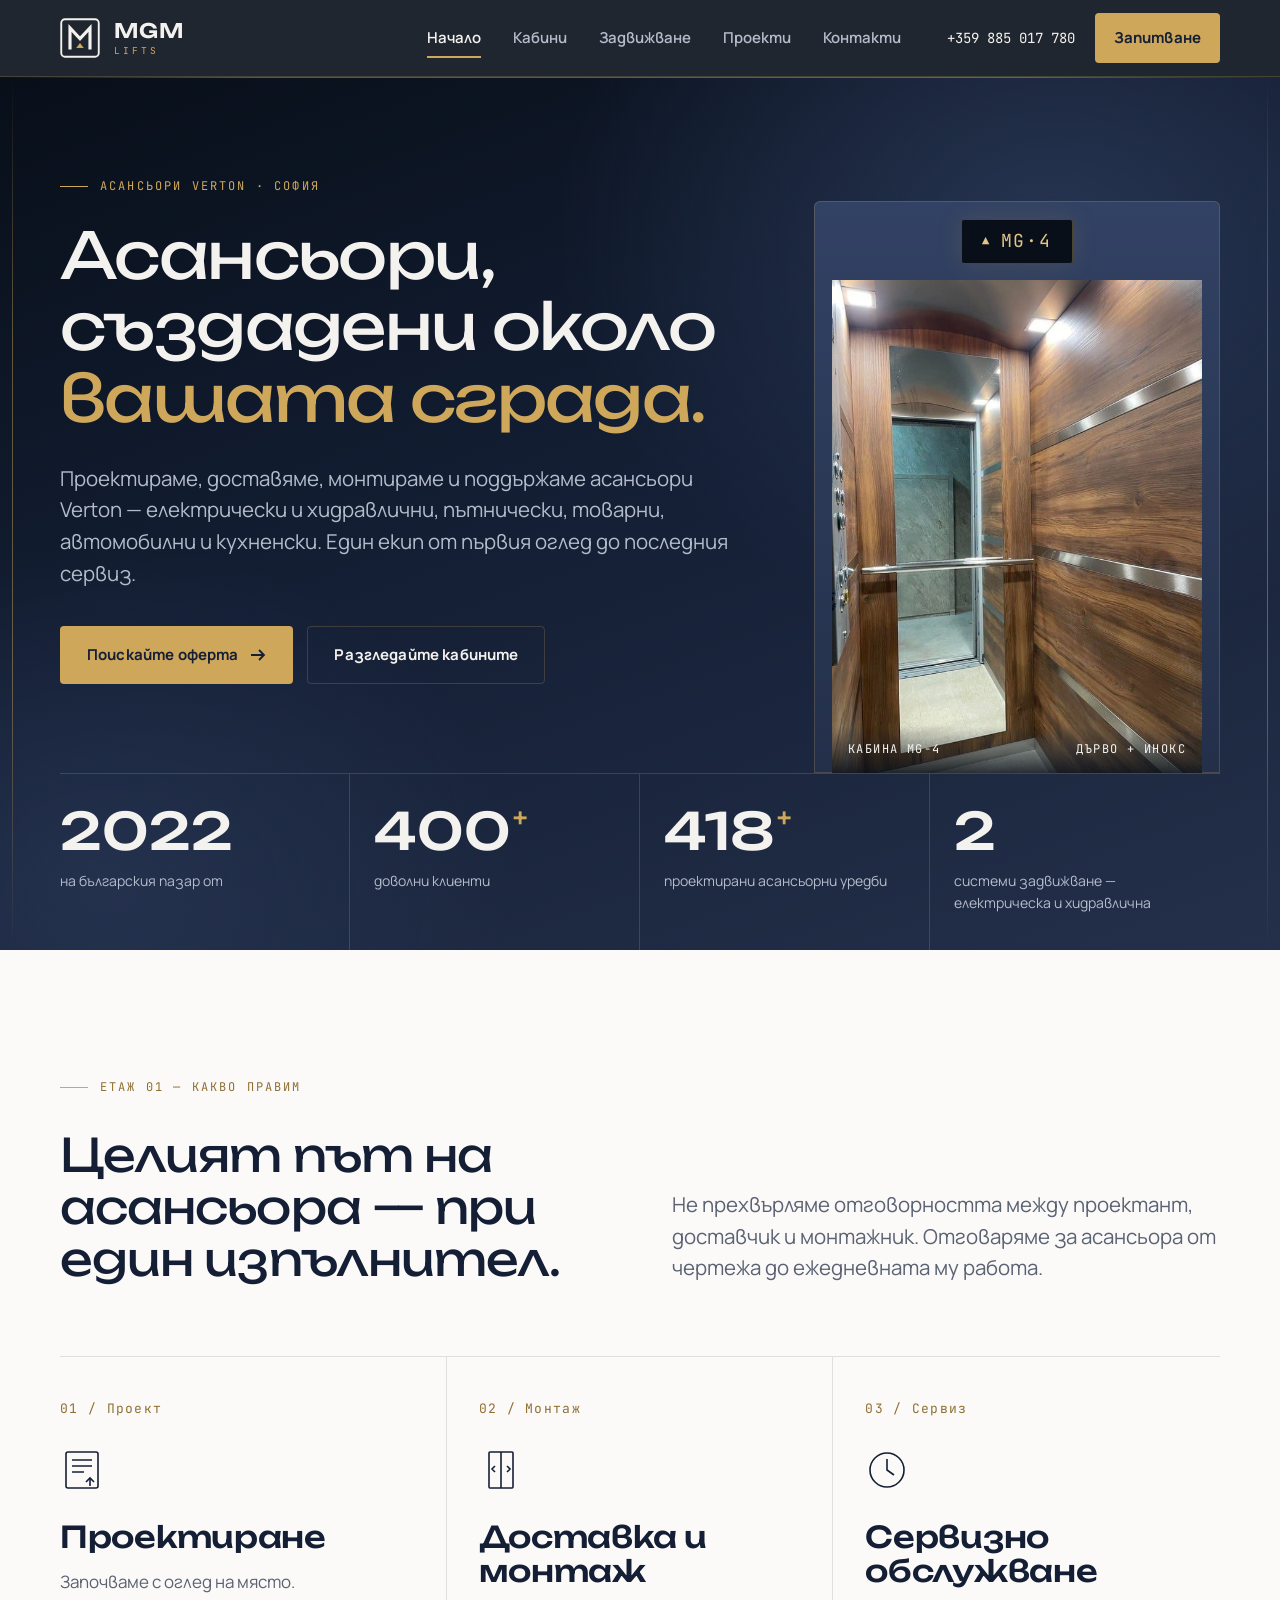
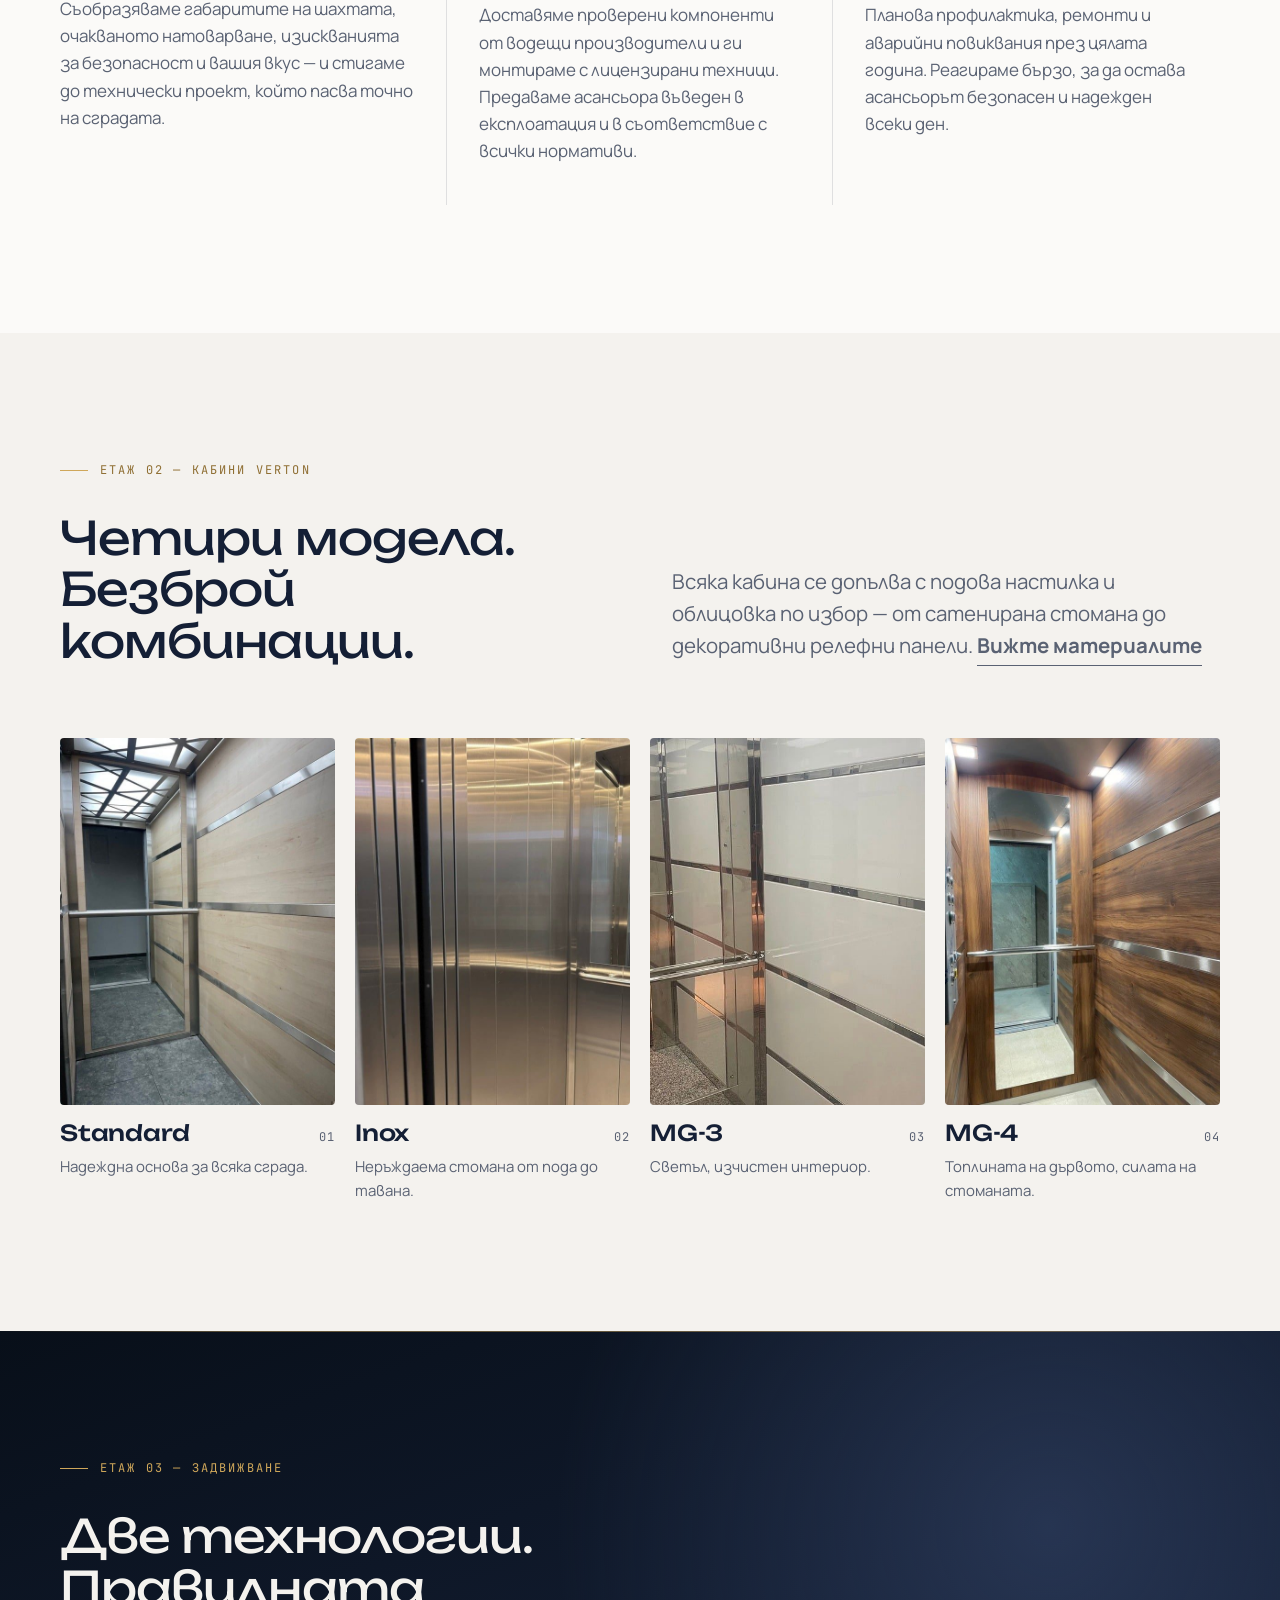
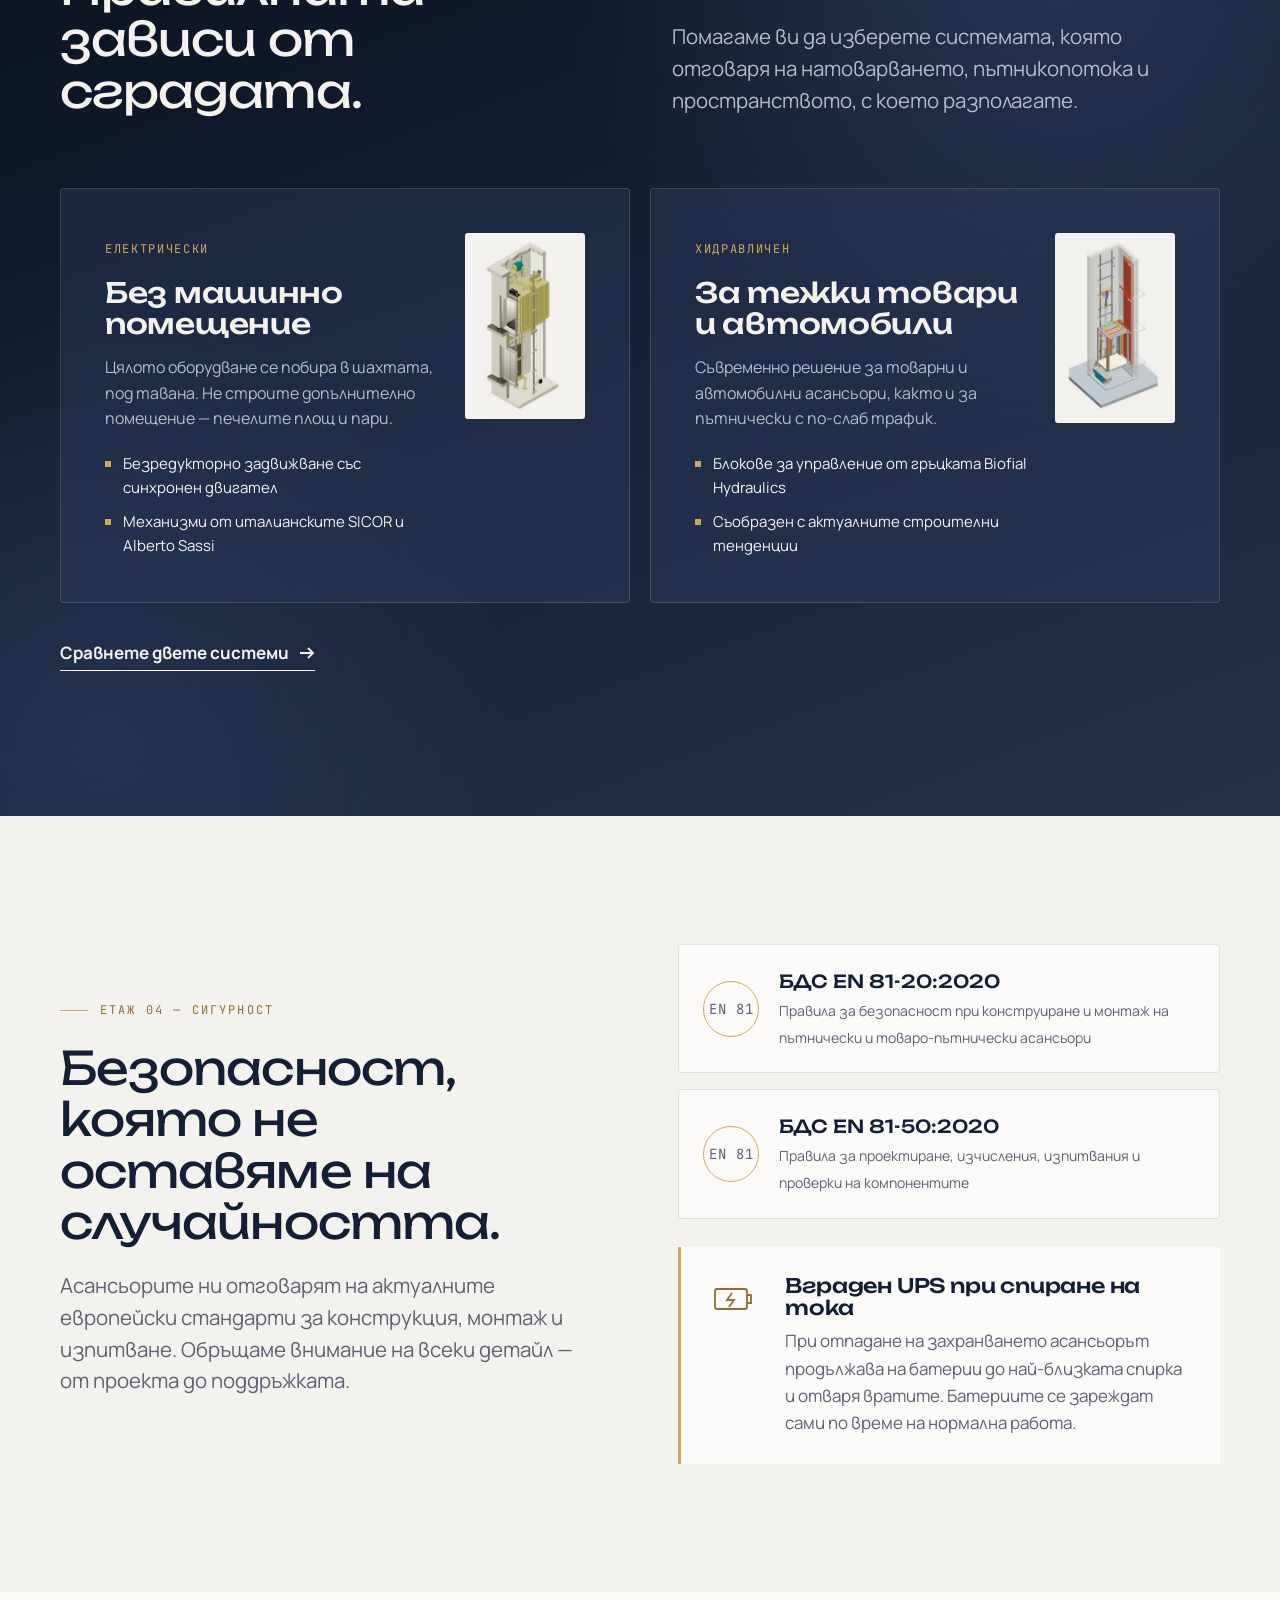
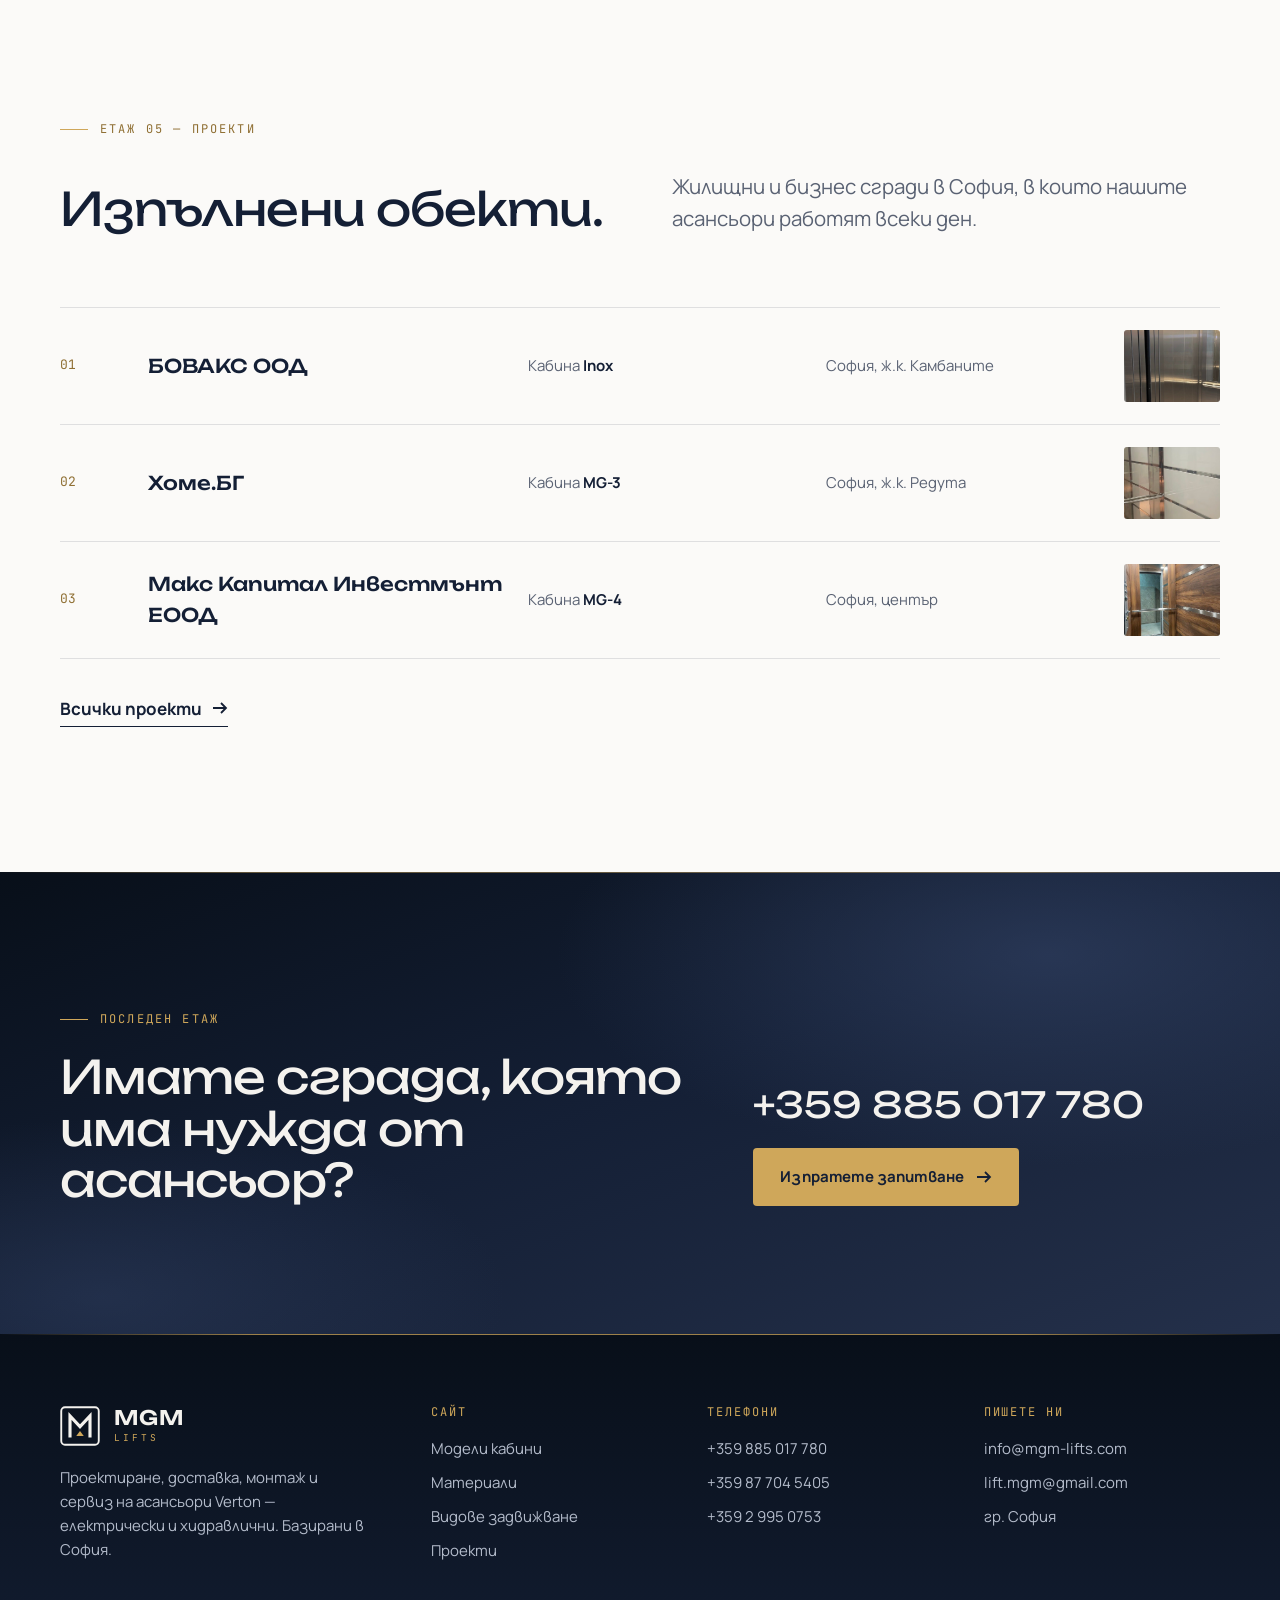
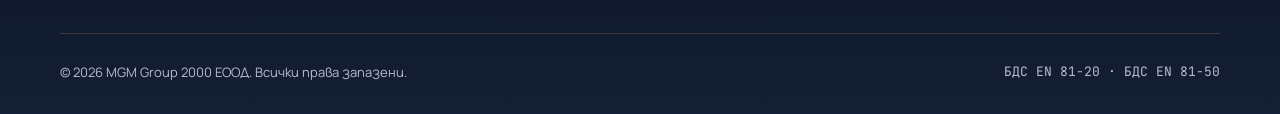
==== commit 8227d5c0: "Rebrand to navy #141F35 with dark gradient, soft #324264 glows and gold lines Dark surfaces use a #0" ====
--- a/index.html
+++ b/index.html
@@ -5,7 +5,7 @@
   <meta name="viewport" content="width=device-width, initial-scale=1">
   <title>MGM Lifts — асансьори Verton, проектирани за вашата сграда</title>
   <meta name="description" content="MGM Group 2000 проектира, доставя, монтира и обслужва асансьори Verton — електрически и хидравлични — пътнически, товарни, автомобилни и кухненски. София.">
-  <meta name="theme-color" content="#3375c1">
+  <meta name="theme-color" content="#141f35">
   <meta property="og:title" content="MGM Lifts — асансьори Verton, проектирани за вашата сграда">
   <meta property="og:description" content="MGM Group 2000 проектира, доставя, монтира и обслужва асансьори Verton — електрически и хидравлични — пътнически, товарни, автомобилни и кухненски. София.">
   <meta property="og:type" content="website">
--- a/assets/css/style.css
+++ b/assets/css/style.css
@@ -4,22 +4,33 @@
    ========================================================================== */
 
 :root {
-  --ink: #3375c1;
-  --ink-2: #3f80ca;
-  --ink-3: #e3e9f1;
-  --bone: #f1f2f4;
-  --paper: #fbfbfc;
+  --deep: #080f19;
+  --ink: #141f35;
+  --ink-2: #24304a;
+  --ink-3: #324264;
+  --bone: #f4f2ee;
+  --paper: #fbfaf8;
   --steel: #9aa3ab;
   --steel-2: #c9ced3;
-  --text: #16191d;
-  --muted: #5d6268;
-  --muted-on-dark: #ffffff;
-  --line: rgba(20, 22, 25, 0.12);
-  --line-on-dark: rgba(255, 255, 255, 0.3);
-  --brand: #3375c1;
-  --brand-hover: #2a62a3;
-  --accent: #d6e7fa;
-  --accent-2: #ffffff;
+  --text: #141f35;
+  --muted: #5a6273;
+  --muted-on-dark: #b4bccb;
+  --line: rgba(20, 31, 53, 0.12);
+  --line-on-dark: rgba(207, 167, 90, 0.22);
+  --brand: #141f35;
+  --brand-hover: #24304a;
+  --gold: #cfa75a;
+  --gold-2: #e2c48a;
+  --gold-ink: #8f6f33;
+  --accent: var(--gold);
+  --accent-2: var(--gold-2);
+
+  /* тъмен фон: преливка #080F19 → #24304A с меки отблясъци в #324264 */
+  --grad-dark:
+    radial-gradient(ellipse 55% 65% at 82% 18%, rgba(50, 66, 100, 0.65), transparent 70%),
+    radial-gradient(ellipse 45% 55% at 8% 92%, rgba(50, 66, 100, 0.45), transparent 70%),
+    linear-gradient(160deg, #080f19 0%, #141f35 48%, #24304a 100%);
+  --gold-line: linear-gradient(90deg, transparent, rgba(207, 167, 90, 0.75) 20%, rgba(207, 167, 90, 0.75) 80%, transparent);
 
   --font-display: "Unbounded", "Manrope", system-ui, sans-serif;
   --font-body: "Manrope", system-ui, -apple-system, "Segoe UI", sans-serif;
@@ -53,7 +64,7 @@
 p { margin: 0 0 1em; }
 h1, h2, h3, h4 { margin: 0; font-family: var(--font-display); font-weight: 500; line-height: 1.12; letter-spacing: -0.01em; }
 
-:focus-visible { outline: 2px solid var(--brand); outline-offset: 3px; }
+:focus-visible { outline: 2px solid var(--gold); outline-offset: 3px; }
 
 .skip-link {
   position: absolute; left: 16px; top: -60px; z-index: 100;
@@ -68,9 +79,9 @@
 .eyebrow {
   display: inline-flex; align-items: center; gap: 12px;
   font-family: var(--font-mono); font-size: 12px; letter-spacing: 0.18em; text-transform: uppercase;
-  color: var(--brand);
-}
-.eyebrow::before { content: ""; width: 28px; height: 1px; background: currentColor; }
+  color: var(--gold-ink);
+}
+.eyebrow::before { content: ""; width: 28px; height: 1px; background: var(--gold); }
 .dark .eyebrow { color: var(--accent); }
 
 .h-xl { font-size: clamp(34px, 5vw, 66px); font-weight: 400; letter-spacing: -0.025em; }
@@ -95,8 +106,8 @@
 .btn:hover svg { transform: translateX(4px); }
 .btn-primary { background: var(--brand); color: #fff; }
 .btn-primary:hover { background: var(--brand-hover); }
-.dark .btn-primary, .site-header .btn-primary { background: #fff; color: var(--brand); }
-.dark .btn-primary:hover, .site-header .btn-primary:hover { background: var(--bone); }
+.dark .btn-primary, .site-header .btn-primary { background: var(--gold); color: var(--ink); }
+.dark .btn-primary:hover, .site-header .btn-primary:hover { background: var(--gold-2); }
 .btn-ghost { border-color: var(--line); color: var(--text); }
 .btn-ghost:hover { border-color: var(--text); }
 .dark .btn-ghost { border-color: var(--line-on-dark); color: var(--bone); }
@@ -115,7 +126,7 @@
 
 .site-header {
   position: sticky; top: 0; z-index: 50;
-  background: rgba(51, 117, 193, 0.97);
+  background: rgba(8, 15, 25, 0.9);
   backdrop-filter: saturate(1.4) blur(10px);
   -webkit-backdrop-filter: saturate(1.4) blur(10px);
   color: var(--bone);
@@ -174,7 +185,7 @@
   .nav a { padding: 16px 0; font-size: 18px; border-bottom: 1px solid var(--line-on-dark); }
   .nav a[aria-current="page"]::after { display: none; }
   .nav a[aria-current="page"] { color: var(--accent); }
-  .nav .nav-mobile-cta { display: flex; margin-top: 20px; border: 0; justify-content: center; color: var(--brand); }
+  .nav .nav-mobile-cta { display: flex; margin-top: 20px; border: 0; justify-content: center; color: var(--ink); }
   .nav-open .nav { opacity: 1; visibility: visible; transform: none; }
 }
 
@@ -182,12 +193,8 @@
 
 .section { padding: clamp(72px, 10vw, 136px) 0; position: relative; }
 .section.tight { padding: clamp(56px, 7vw, 96px) 0; }
-.dark { background: var(--ink); color: var(--bone); }
-.brand-bg { background: var(--brand); }
-.brand-bg .eyebrow, .brand-bg .lead { color: rgba(255,255,255,.92); }
-.brand-bg .btn-primary { background: #fff; color: var(--brand); box-shadow: none; }
-.brand-bg .btn-primary:hover { background: var(--bone); }
-.brand-bg .big-phone:hover { color: var(--accent-2); }
+.dark { position: relative; background: var(--grad-dark); color: var(--bone); }
+.dark::before { content: ""; position: absolute; left: 0; right: 0; top: 0; height: 1px; background: var(--gold-line); opacity: .6; }
 .bone { background: var(--bone); }
 
 .section-head { display: grid; grid-template-columns: 1fr 1fr; gap: 32px 64px; align-items: end; margin-bottom: clamp(40px, 6vw, 72px); }
@@ -197,7 +204,14 @@
 
 /* ---------- Hero ---------- */
 
-.hero { background: var(--ink); color: var(--bone); padding: clamp(48px, 7vw, 96px) 0 0; overflow: hidden; }
+.hero { background: var(--grad-dark); color: var(--bone); padding: clamp(48px, 7vw, 96px) 0 0; overflow: hidden; }
+.hero { position: relative; }
+.hero::after {
+  content: ""; position: absolute; inset: 0; pointer-events: none;
+  background:
+    linear-gradient(180deg, transparent, rgba(207,167,90,.45) 30%, rgba(207,167,90,.45) 70%, transparent) left max(12px, calc(50% - var(--wrap) / 2 - 24px)) top / 1px 100% no-repeat,
+    linear-gradient(180deg, transparent, rgba(207,167,90,.45) 30%, rgba(207,167,90,.45) 70%, transparent) right max(12px, calc(50% - var(--wrap) / 2 - 24px)) top / 1px 100% no-repeat;
+}
 .hero-grid { display: grid; grid-template-columns: 1.25fr 0.75fr; gap: clamp(32px, 6vw, 88px); align-items: end; }
 .hero h1 { margin: 24px 0 28px; }
 .hero .lead { margin-bottom: 36px; }
@@ -206,14 +220,14 @@
 /* Асансьорна врата — подписният елемент */
 .lift {
   position: relative; align-self: end;
-  padding: 18px 18px 0; background: linear-gradient(180deg, #4a87cd, #3f80ca);
+  padding: 18px 18px 0; background: linear-gradient(180deg, #324264, #24304a);
   border-radius: 6px 6px 0 0; box-shadow: inset 0 0 0 1px var(--line-on-dark);
 }
 .lift-display {
   display: flex; align-items: center; justify-content: center; gap: 10px;
   width: 112px; margin: 0 auto 16px; padding: 8px 0; border-radius: 3px;
-  background: #fff; color: var(--brand); font-family: var(--font-mono); font-size: 18px; letter-spacing: 0.1em;
-  box-shadow: 0 4px 16px rgba(0,0,0,.12);
+  background: var(--deep); color: var(--gold-2); font-family: var(--font-mono); font-size: 18px; letter-spacing: 0.1em;
+  box-shadow: inset 0 0 0 1px rgba(207,167,90,.35), 0 0 24px rgba(207,167,90,.15);
 }
 .lift-display .arrow { font-size: 12px; animation: blink 1.6s steps(2) infinite; }
 @keyframes blink { 50% { opacity: .25; } }
@@ -234,7 +248,7 @@
 .lift-caption {
   position: absolute; left: 18px; right: 18px; bottom: 0; z-index: 3;
   display: flex; justify-content: space-between; padding: 14px 16px;
-  background: linear-gradient(0deg, rgba(51,117,193,.92), transparent);
+  background: linear-gradient(0deg, rgba(8,15,25,.85), transparent);
   font-family: var(--font-mono); font-size: 12px; letter-spacing: .12em; text-transform: uppercase; color: var(--bone);
 }
 
@@ -268,7 +282,7 @@
 .service { padding: 36px 32px 40px 0; border-right: 1px solid var(--line); }
 .service + .service { padding-left: 32px; }
 .service:last-child { border-right: 0; }
-.service .num { font-family: var(--font-mono); font-size: 13px; color: var(--brand); letter-spacing: .1em; }
+.service .num { font-family: var(--font-mono); font-size: 13px; color: var(--gold-ink); letter-spacing: .1em; }
 .service h3 { margin: 28px 0 14px; }
 .service p { color: var(--muted); margin: 0; }
 .service-icon { display: block; width: 44px; height: 44px; margin-top: 28px; color: var(--text); }
@@ -295,7 +309,7 @@
 .drives { display: grid; grid-template-columns: 1fr 1fr; gap: 20px; }
 .drive {
   display: grid; grid-template-columns: 1fr 120px; gap: 24px;
-  padding: clamp(28px, 3.5vw, 44px); background: var(--ink-2); border: 1px solid var(--line-on-dark); border-radius: var(--radius);
+  padding: clamp(28px, 3.5vw, 44px); background: rgba(50, 66, 100, 0.35); border: 1px solid var(--line-on-dark); border-radius: var(--radius);
 }
 .drive .tag { font-family: var(--font-mono); font-size: 12px; letter-spacing: .14em; text-transform: uppercase; color: var(--accent); }
 .drive h3 { margin: 16px 0 16px; font-size: clamp(22px, 2.2vw, 28px); }
@@ -318,7 +332,7 @@
 }
 .cert-badge {
   flex-shrink: 0; width: 56px; height: 56px; border-radius: 50%;
-  display: grid; place-items: center; border: 1px solid var(--brand); color: var(--brand);
+  display: grid; place-items: center; border: 1px solid var(--gold); color: var(--gold-ink);
   font-family: var(--font-mono); font-size: 11px; letter-spacing: .06em;
 }
 .cert b { display: block; font-family: var(--font-display); font-weight: 500; font-size: 18px; }
@@ -327,9 +341,9 @@
 
 .ups {
   display: grid; grid-template-columns: auto 1fr; gap: 28px; align-items: start;
-  margin-top: 28px; padding: 28px; border-left: 3px solid var(--brand); background: var(--paper);
-}
-.ups svg { width: 48px; height: 48px; color: var(--brand); }
+  margin-top: 28px; padding: 28px; border-left: 3px solid var(--gold); background: var(--paper);
+}
+.ups svg { width: 48px; height: 48px; color: var(--gold-ink); }
 .ups h3 { font-size: 20px; margin-bottom: 8px; }
 .ups p { margin: 0; color: var(--muted); }
 
@@ -342,7 +356,7 @@
   transition: background .25s, padding .25s;
 }
 .project:hover { background: var(--bone); padding-left: 16px; padding-right: 16px; }
-.project .n { font-family: var(--font-mono); font-size: 13px; color: var(--brand); }
+.project .n { font-family: var(--font-mono); font-size: 13px; color: var(--gold-ink); }
 .project .client { font-family: var(--font-display); font-weight: 500; font-size: 19px; }
 .project .p-model, .project .place { color: var(--muted); font-size: 15px; }
 .project .p-model b { color: var(--text); font-weight: 700; }
@@ -366,7 +380,7 @@
 
 /* ---------- Страница: хедър на подстраница ---------- */
 
-.page-hero { background: var(--ink); color: var(--bone); padding: clamp(56px, 8vw, 112px) 0 clamp(48px, 6vw, 80px); }
+.page-hero { background: var(--grad-dark); color: var(--bone); padding: clamp(56px, 8vw, 112px) 0 clamp(48px, 6vw, 80px); }
 .page-hero h1 { margin: 22px 0 22px; max-width: 18ch; }
 .page-hero .lead { margin: 0; }
 .crumbs { font-family: var(--font-mono); font-size: 12px; letter-spacing: .12em; text-transform: uppercase; color: var(--muted-on-dark); }
@@ -417,7 +431,7 @@
   border: 0; background: transparent; color: var(--muted-on-dark); padding: 10px 18px; border-radius: 999px;
   font: 600 14px var(--font-body); cursor: pointer;
 }
-.tabs button[aria-selected="true"] { background: var(--bone); color: var(--ink); }
+.tabs button[aria-selected="true"] { background: var(--gold); color: var(--ink); }
 
 /* ---------- Сравнителна таблица ---------- */
 
@@ -451,7 +465,7 @@
 .step { padding: 0 24px 0 0; position: relative; }
 .step::before {
   counter-increment: step; content: counter(step, decimal-leading-zero);
-  display: block; font-family: var(--font-mono); font-size: 13px; color: var(--brand); padding-bottom: 18px; margin-bottom: 22px;
+  display: block; font-family: var(--font-mono); font-size: 13px; color: var(--gold-ink); padding-bottom: 18px; margin-bottom: 22px;
   border-bottom: 1px solid var(--line);
 }
 .step h3 { font-size: 19px; margin-bottom: 10px; }
@@ -464,7 +478,7 @@
 .contact-grid { display: grid; grid-template-columns: 0.9fr 1.1fr; gap: clamp(40px, 7vw, 112px); }
 .contact-list { display: grid; gap: 0; border-top: 1px solid var(--line); }
 .contact-item { padding: 24px 0; border-bottom: 1px solid var(--line); }
-.contact-item .label { font-family: var(--font-mono); font-size: 12px; letter-spacing: .14em; text-transform: uppercase; color: var(--brand); }
+.contact-item .label { font-family: var(--font-mono); font-size: 12px; letter-spacing: .14em; text-transform: uppercase; color: var(--gold-ink); }
 .contact-item a, .contact-item div.val { display: block; margin-top: 8px; font-family: var(--font-display); font-size: clamp(19px, 2vw, 24px); }
 .contact-item a:hover { color: var(--brand); }
 .contact-item small { display: block; color: var(--muted); margin-top: 6px; font-size: 14px; }
@@ -488,7 +502,8 @@
 
 /* ---------- Футър ---------- */
 
-.site-footer { background: var(--ink); color: var(--muted-on-dark); padding: 72px 0 32px; font-size: 15px; border-top: 1px solid var(--line-on-dark); }
+.site-footer { position: relative; background: linear-gradient(180deg, #080f19, #141f35); color: var(--muted-on-dark); padding: 72px 0 32px; font-size: 15px; }
+.site-footer::before { content: ""; position: absolute; left: 0; right: 0; top: 0; height: 1px; background: var(--gold-line); }
 .footer-grid { display: grid; grid-template-columns: 1.4fr 1fr 1fr 1fr; gap: 40px; padding-bottom: 56px; border-bottom: 1px solid var(--line-on-dark); }
 .footer-grid h4 { font-family: var(--font-mono); font-weight: 400; font-size: 12px; letter-spacing: .16em; text-transform: uppercase; color: var(--accent); margin-bottom: 18px; }
 .footer-grid ul { list-style: none; margin: 0; padding: 0; display: grid; gap: 10px; }
@@ -504,8 +519,8 @@
 .floor-indicator {
   position: fixed; right: 20px; bottom: 20px; z-index: 40;
   display: flex; align-items: center; gap: 12px; padding: 10px 14px 10px 12px;
-  background: var(--brand); color: #fff; border-radius: 4px;
-  box-shadow: 0 10px 30px rgba(51,117,193,.3), inset 0 0 0 1px rgba(255,255,255,.35);
+  background: var(--deep); color: var(--gold-2); border-radius: 4px;
+  box-shadow: 0 10px 30px rgba(8,15,25,.35), inset 0 0 0 1px rgba(207,167,90,.4);
   font-family: var(--font-mono); font-size: 13px; letter-spacing: .1em;
   opacity: 0; transform: translateY(10px); transition: opacity .3s, transform .3s;
   pointer-events: none;
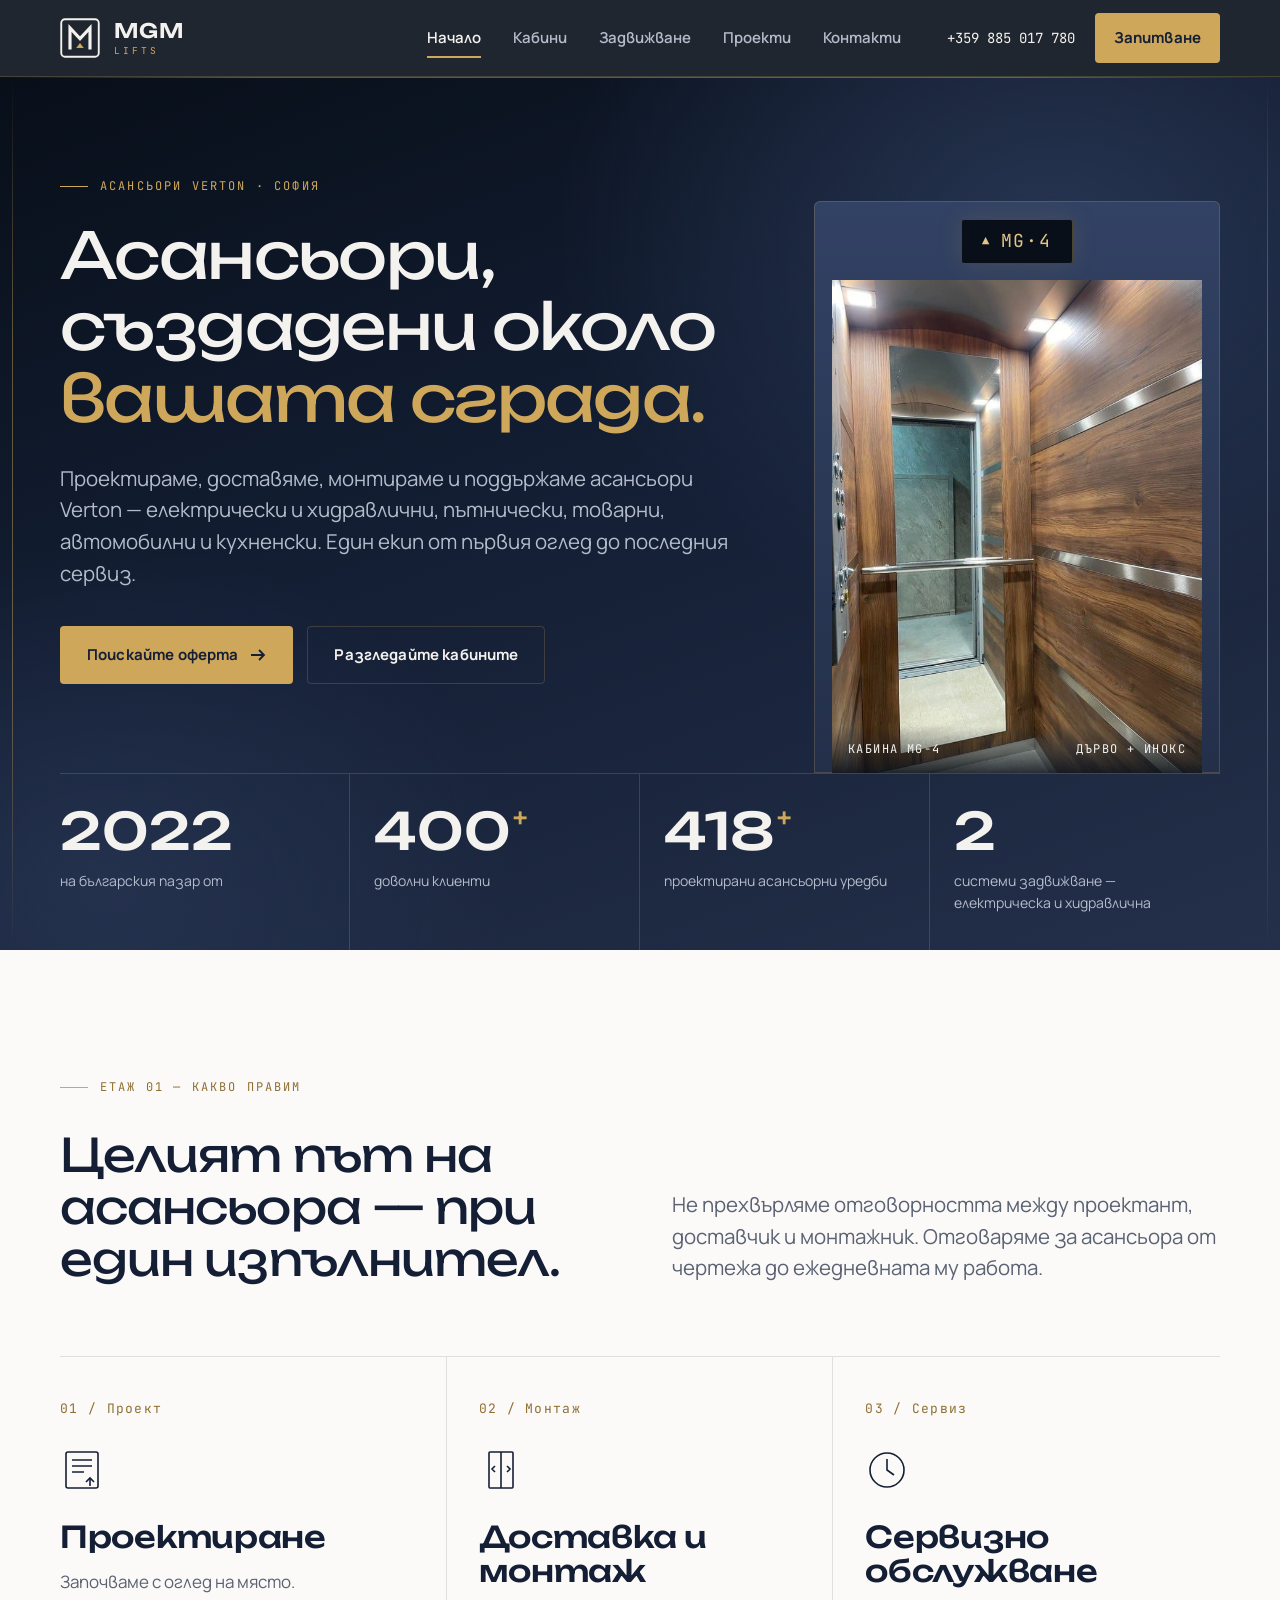
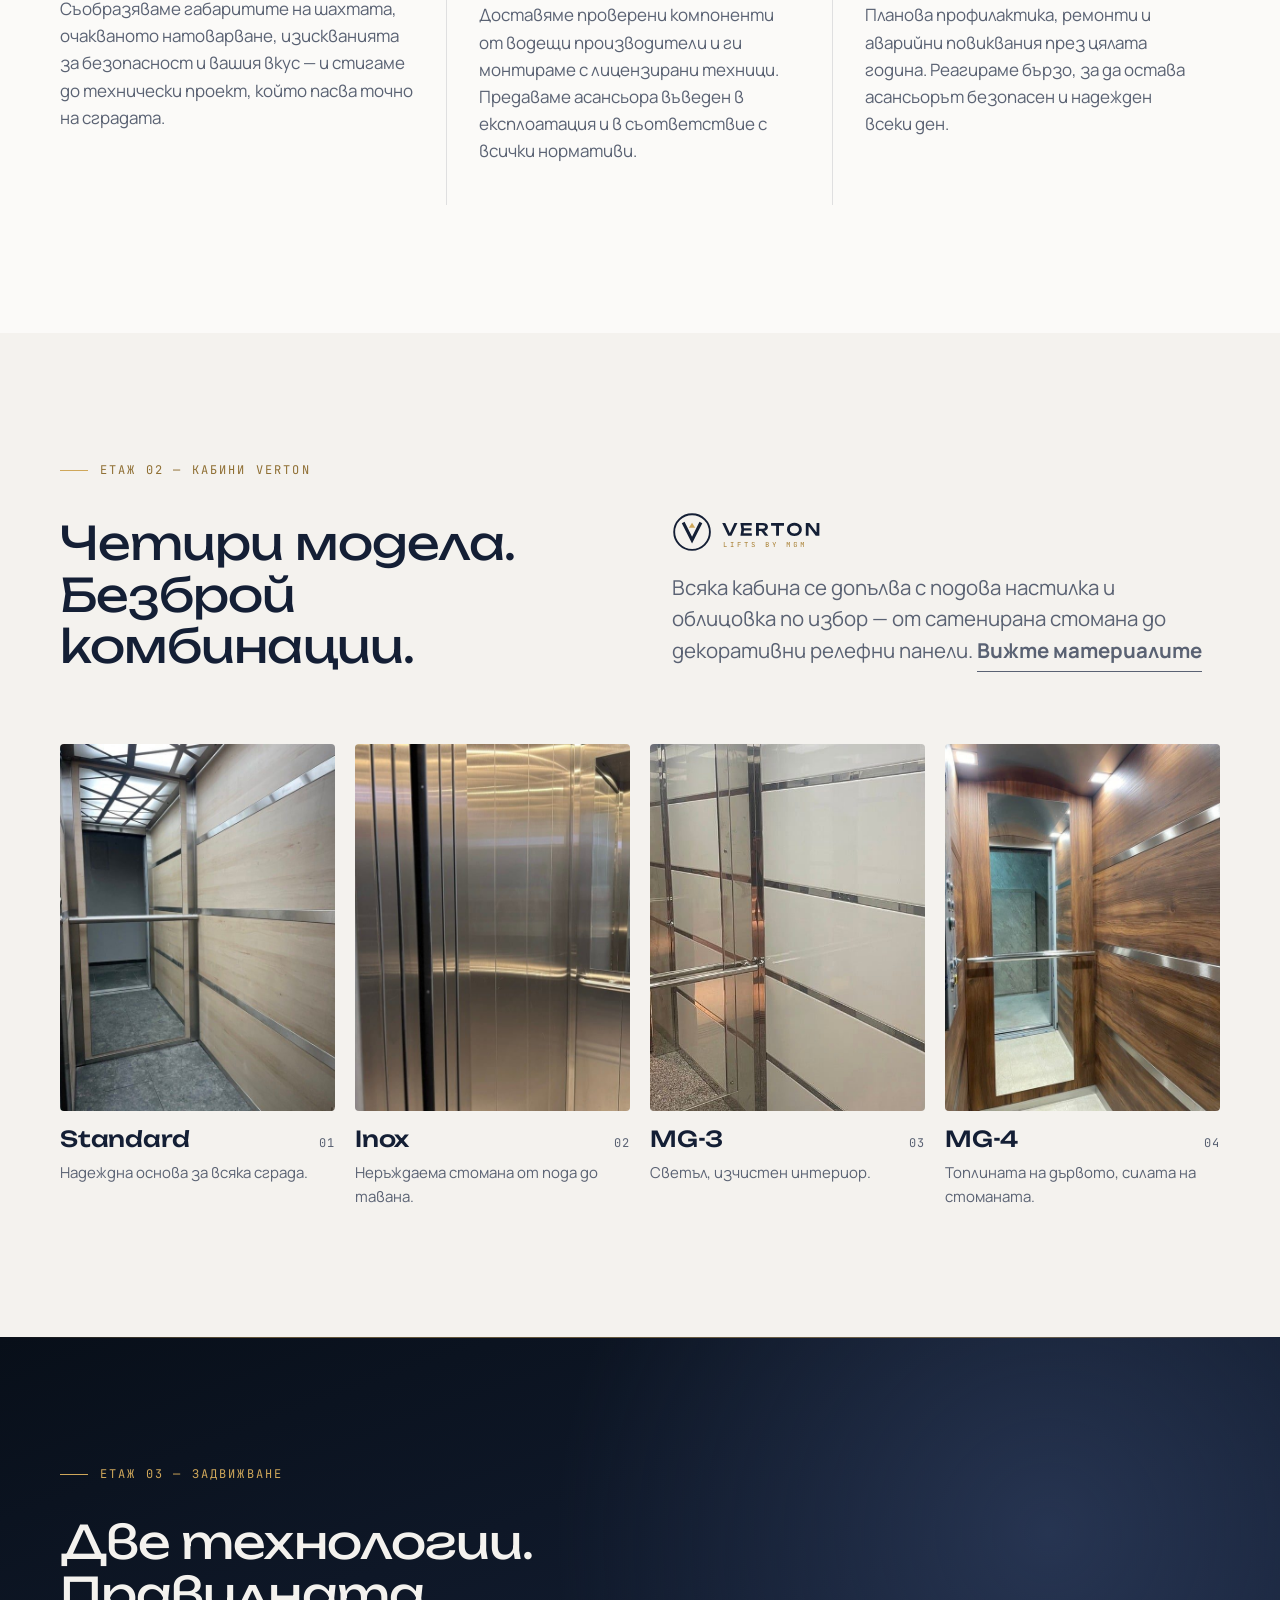
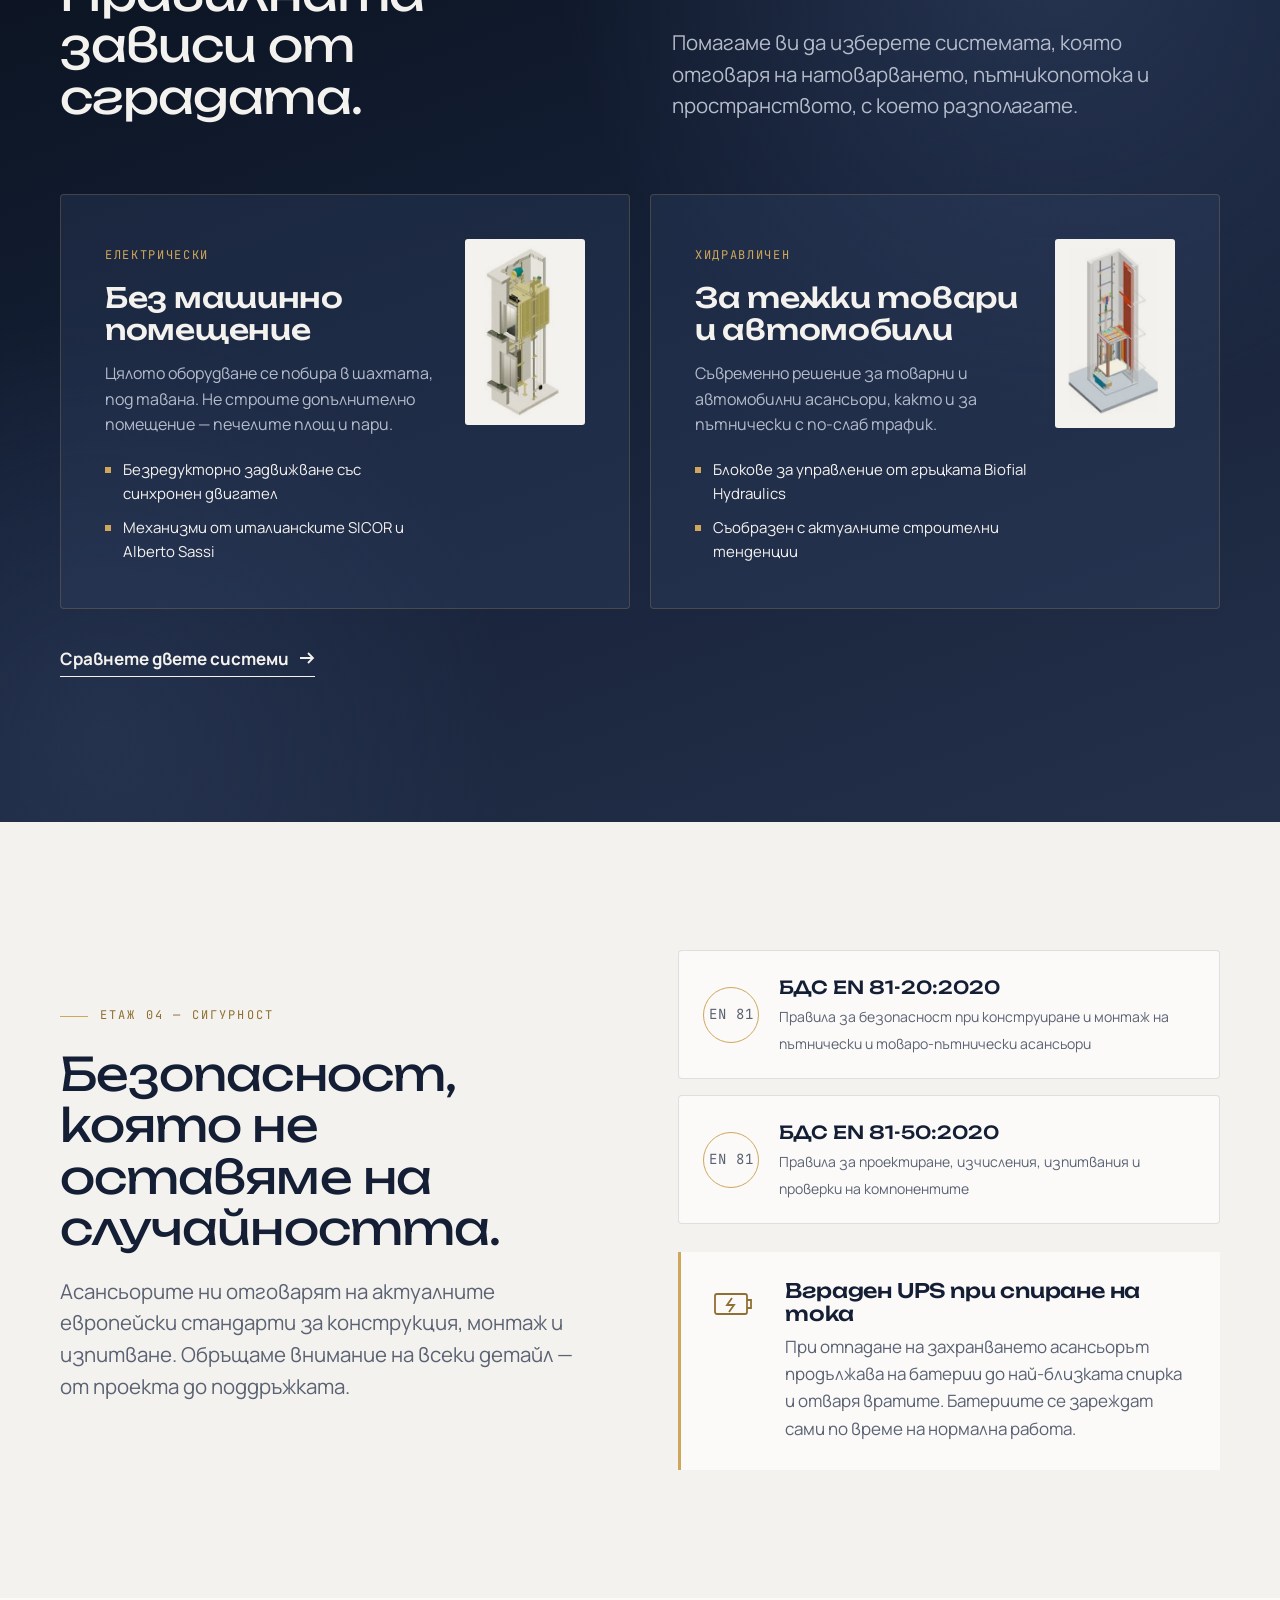
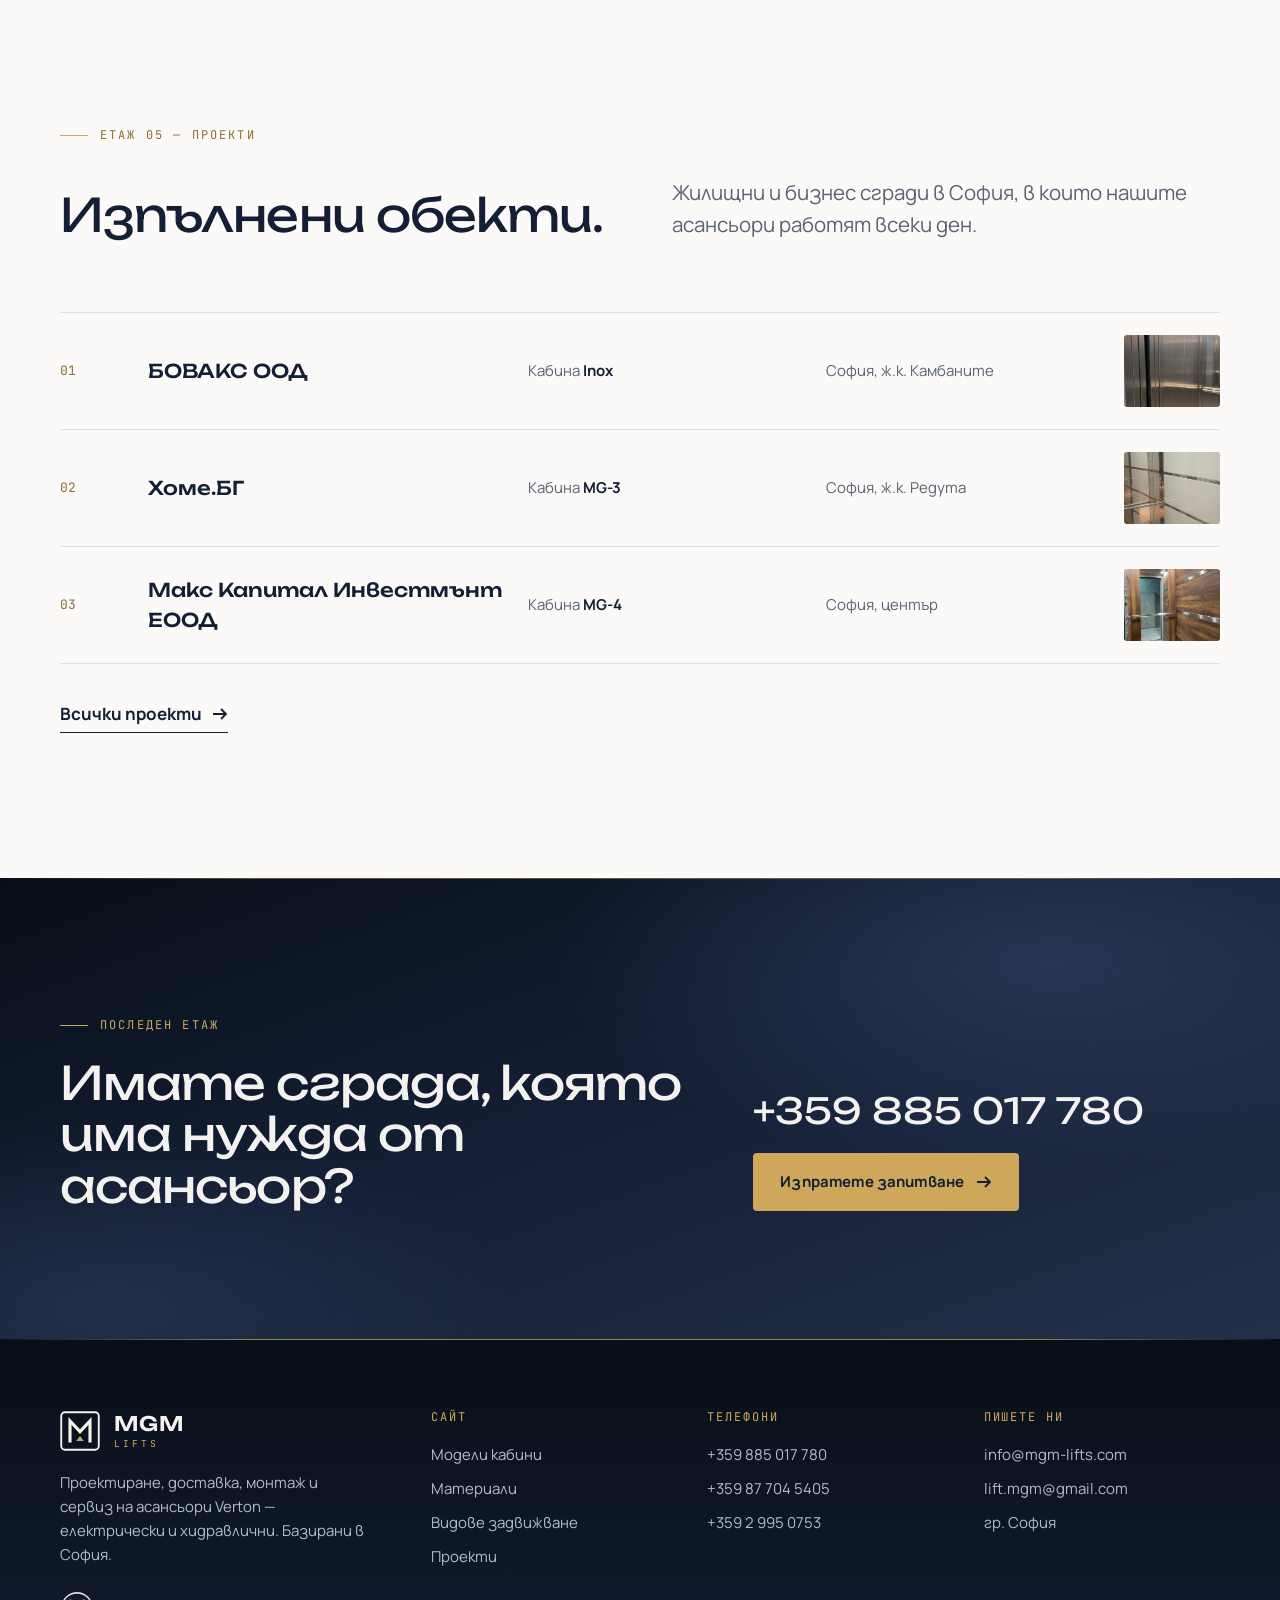
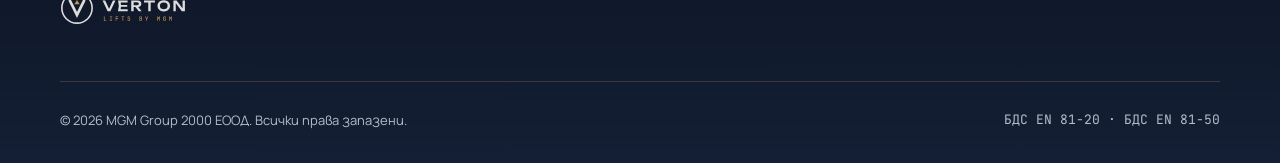
==== commit 4c54dc72: "Add Verton elevator brand logo Circle mark (call button) with V and gold up-arrow, wordmark VERTON w" ====
--- a/index.html
+++ b/index.html
@@ -104,7 +104,10 @@
         <div class="section-head">
           <span class="eyebrow">Етаж 02 — Кабини Verton</span>
           <h2 class="h-lg reveal">Четири модела. Безброй комбинации.</h2>
-          <p class="lead reveal">Всяка кабина се допълва с подова настилка и облицовка по избор — от сатенирана стомана до декоративни релефни панели. <a class="link-arrow" href="kabini.html#materiali">Вижте материалите</a></p>
+          <div class="reveal">
+            <img class="sub-brand" src="assets/brand/verton-dark.svg" alt="Verton — асансьори от MGM" width="241" height="64">
+            <p class="lead">Всяка кабина се допълва с подова настилка и облицовка по избор — от сатенирана стомана до декоративни релефни панели. <a class="link-arrow" href="kabini.html#materiali">Вижте материалите</a></p>
+          </div>
         </div>
         <div class="cabins">
           <a class="cabin-card reveal" href="kabini.html#standard">
@@ -227,6 +230,7 @@
         <div>
           <a class="brand" href="index.html" aria-label="MGM Lifts — начало"><svg class="brand-mark" viewBox="0 0 64 64" aria-hidden="true"><rect x="2" y="2" width="60" height="60" rx="6" fill="none" stroke="currentColor" stroke-width="3"/><path d="M16 48V16l16 17 16-17v32" fill="none" stroke="currentColor" stroke-width="5" stroke-linecap="square"/><path d="M32 40l-6 8h12z" style="fill:var(--accent)"/></svg><span class="brand-word"><b>MGM</b><span>LIFTS</span></span></a>
           <p>Проектиране, доставка, монтаж и сервиз на асансьори Verton — електрически и хидравлични. Базирани в София.</p>
+          <img class="sub-brand" src="assets/brand/verton-light.svg" alt="Verton — асансьори от MGM" width="241" height="64" loading="lazy">
         </div>
         <div>
           <h4>Сайт</h4>
--- a/assets/css/style.css
+++ b/assets/css/style.css
@@ -543,3 +543,9 @@
   .reveal { opacity: 1; transform: none; }
   .lift-door { display: none; }
 }
+
+/* ---------- Под-марка Verton ---------- */
+
+.sub-brand { display: block; height: 40px; width: auto; margin-bottom: 20px; }
+.sub-brand-lg { height: 52px; margin: 28px 0 0; }
+.site-footer .sub-brand { height: 34px; margin: 24px 0 0; opacity: .9; }
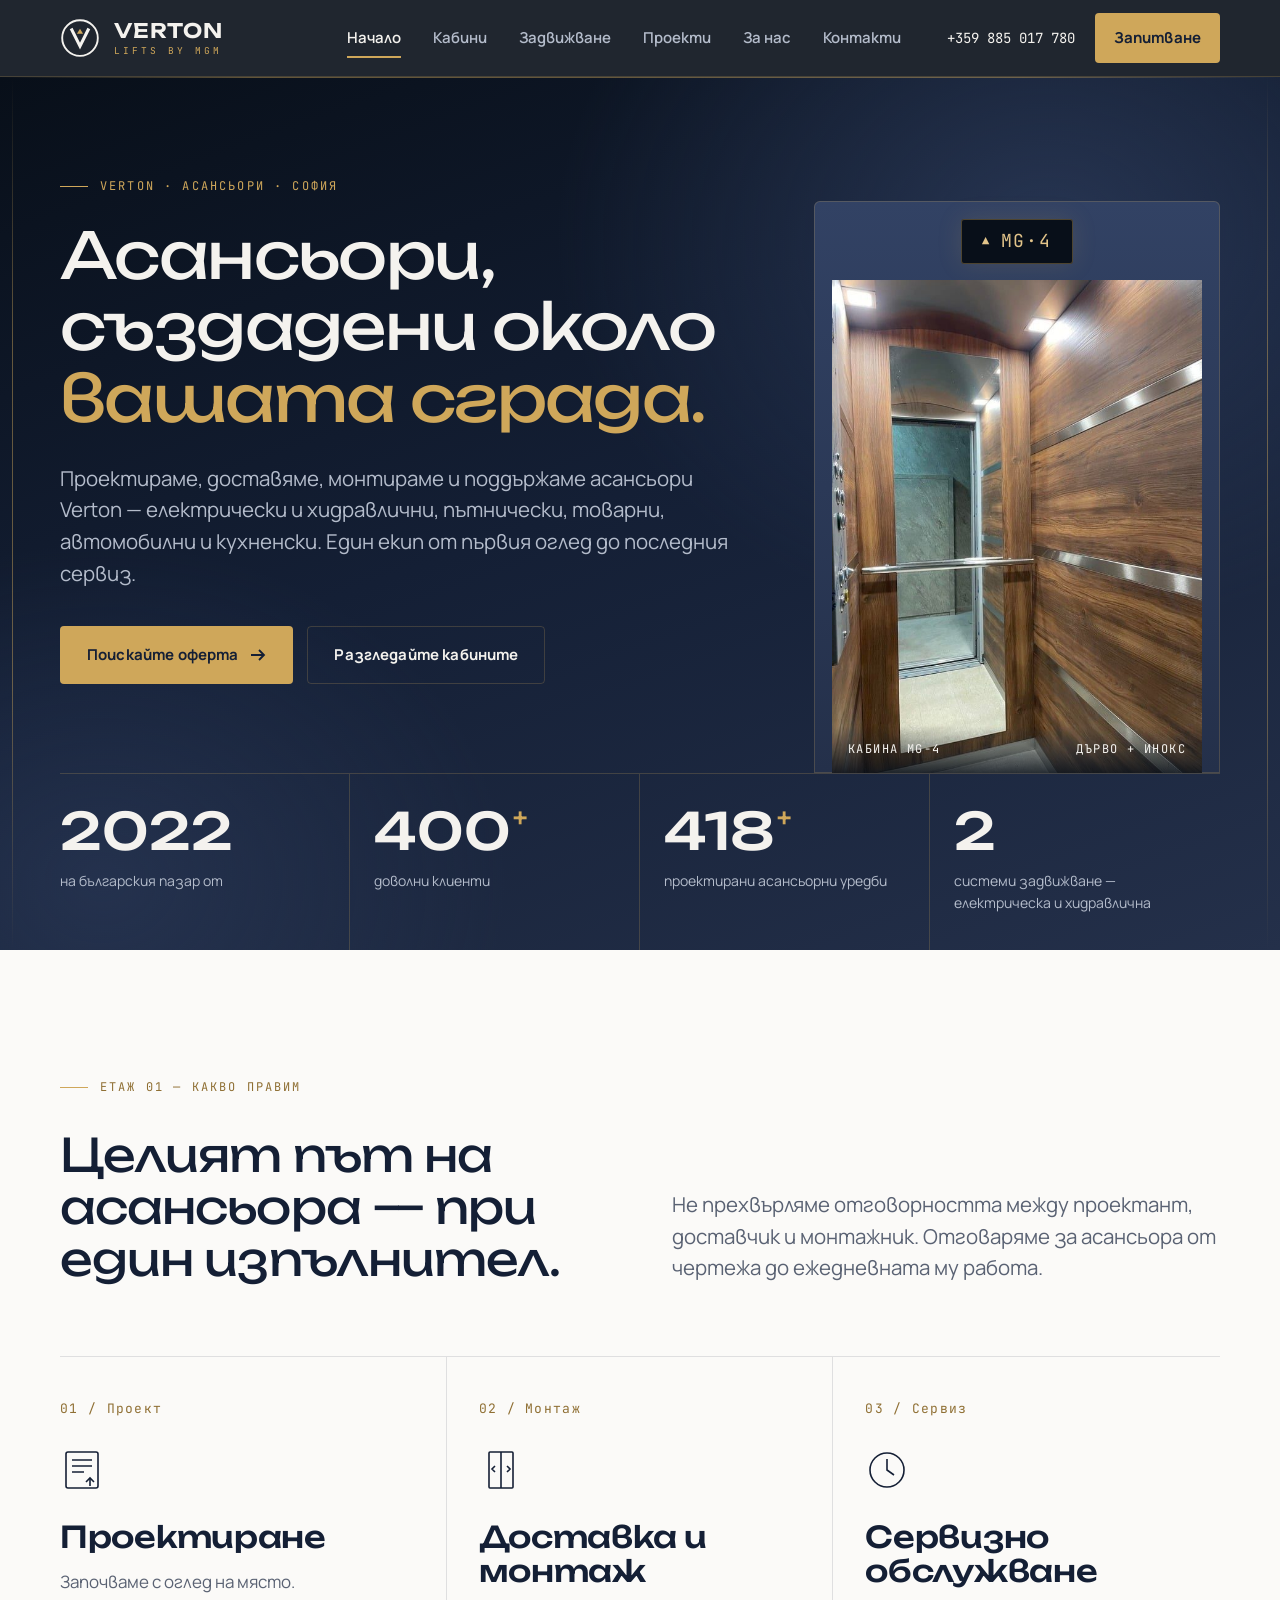
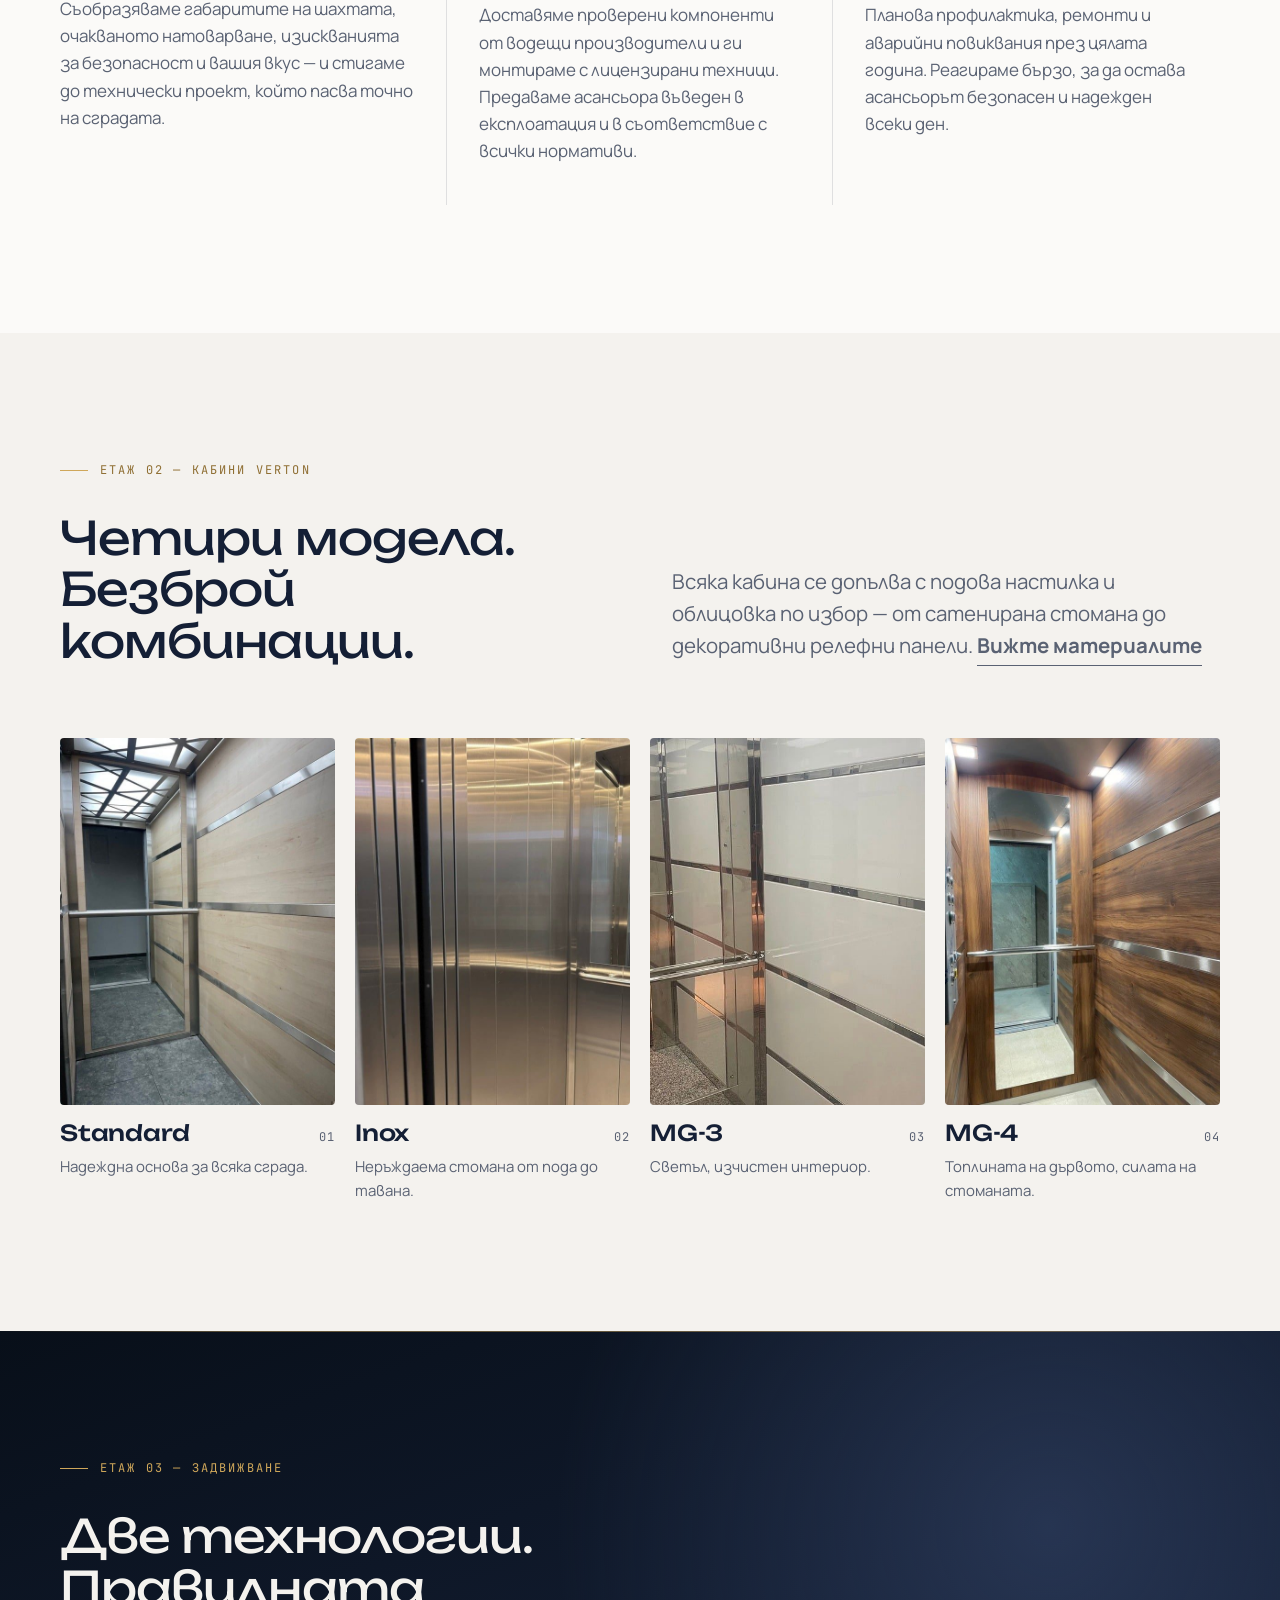
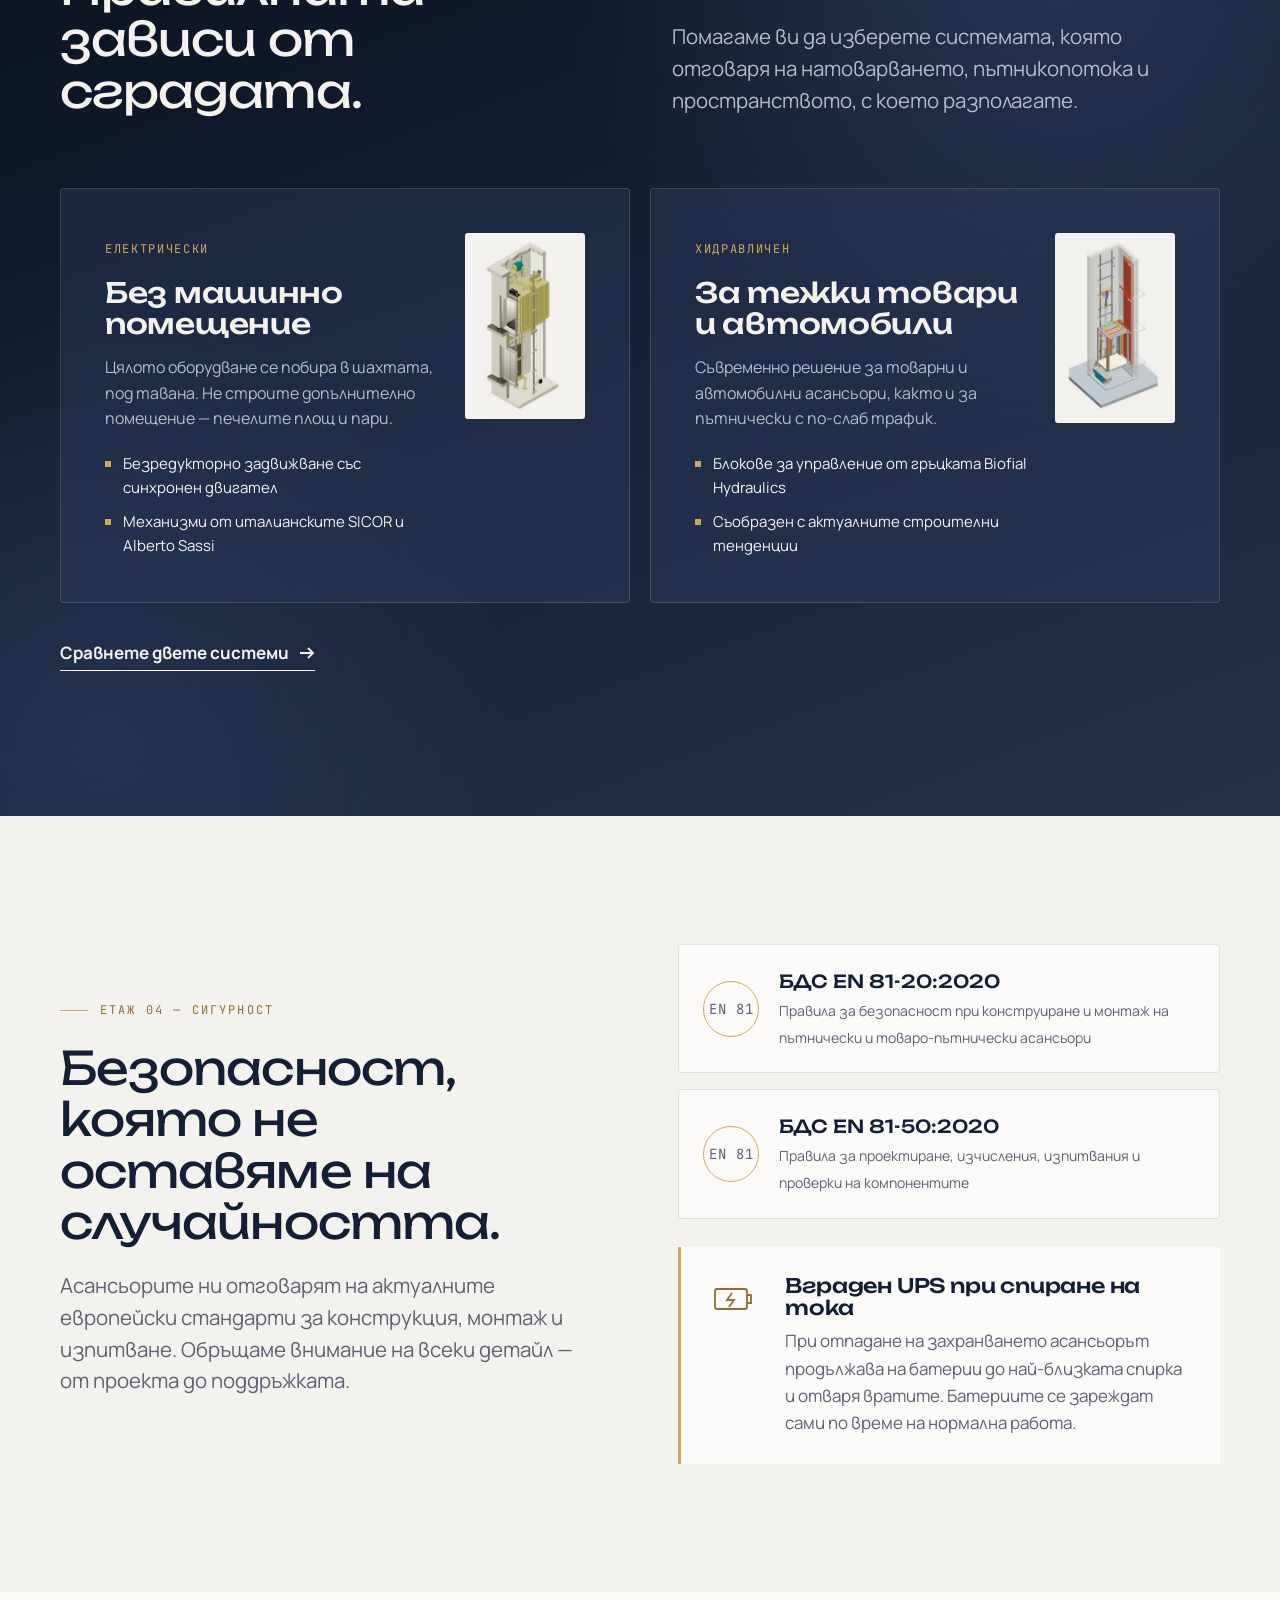
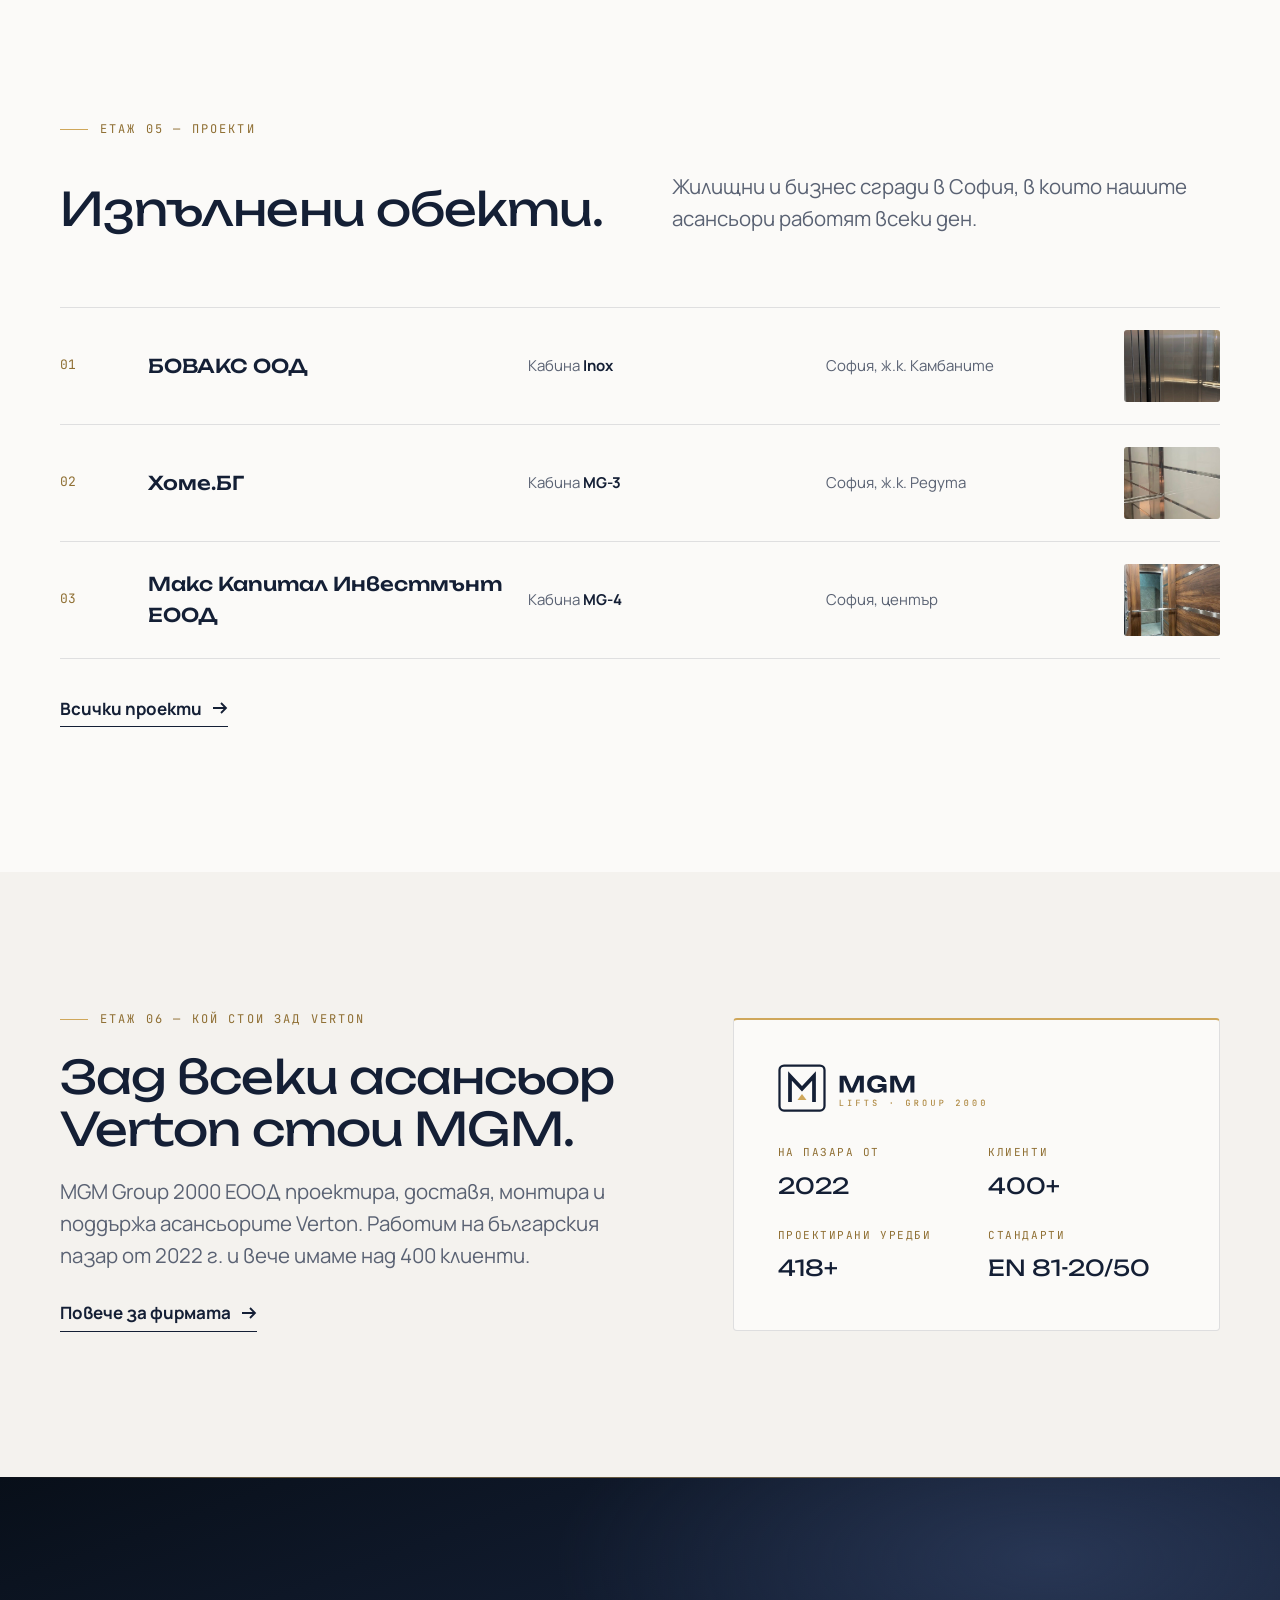
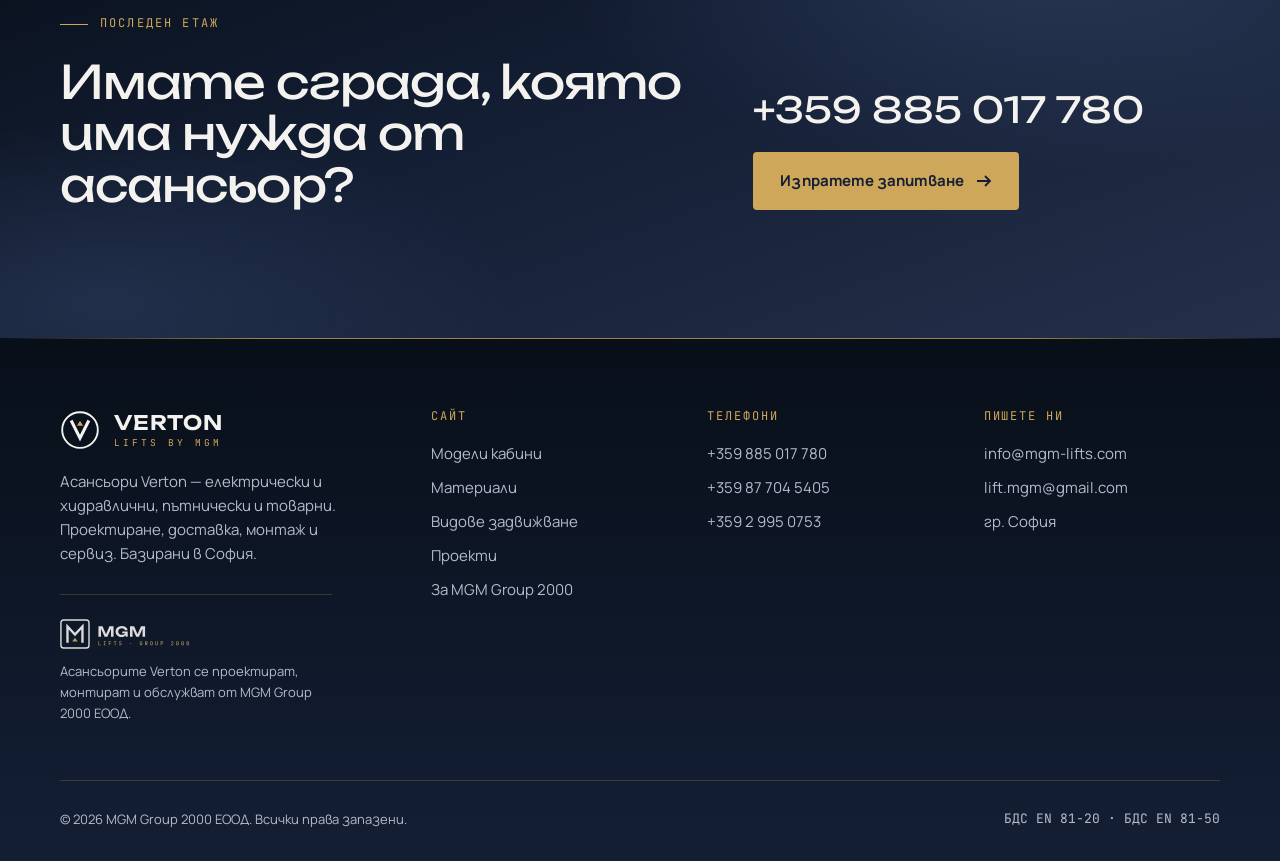
==== commit e94c0bac: "Make Verton the site brand and add an About page for MGM Group 2000 Verton logo replaces MGM in head" ====
--- a/index.html
+++ b/index.html
@@ -3,11 +3,11 @@
 <head>
   <meta charset="utf-8">
   <meta name="viewport" content="width=device-width, initial-scale=1">
-  <title>MGM Lifts — асансьори Verton, проектирани за вашата сграда</title>
-  <meta name="description" content="MGM Group 2000 проектира, доставя, монтира и обслужва асансьори Verton — електрически и хидравлични — пътнически, товарни, автомобилни и кухненски. София.">
+  <title>Verton — асансьори, проектирани за вашата сграда</title>
+  <meta name="description" content="Асансьори Verton — електрически и хидравлични, пътнически, товарни, автомобилни и кухненски. Проектиране, доставка, монтаж и сервиз в София.">
   <meta name="theme-color" content="#141f35">
-  <meta property="og:title" content="MGM Lifts — асансьори Verton, проектирани за вашата сграда">
-  <meta property="og:description" content="MGM Group 2000 проектира, доставя, монтира и обслужва асансьори Verton — електрически и хидравлични — пътнически, товарни, автомобилни и кухненски. София.">
+  <meta property="og:title" content="Verton — асансьори, проектирани за вашата сграда">
+  <meta property="og:description" content="Асансьори Verton — електрически и хидравлични, пътнически, товарни, автомобилни и кухненски. Проектиране, доставка, монтаж и сервиз в София.">
   <meta property="og:type" content="website">
   <meta property="og:image" content="assets/img/kabini/mg-4.jpg">
   <link rel="icon" href="assets/brand/favicon.svg" type="image/svg+xml">
@@ -20,12 +20,13 @@
   <a class="skip-link" href="#main">Към съдържанието</a>
   <header class="site-header">
     <div class="wrap">
-      <a class="brand" href="index.html" aria-label="MGM Lifts — начало"><svg class="brand-mark" viewBox="0 0 64 64" aria-hidden="true"><rect x="2" y="2" width="60" height="60" rx="6" fill="none" stroke="currentColor" stroke-width="3"/><path d="M16 48V16l16 17 16-17v32" fill="none" stroke="currentColor" stroke-width="5" stroke-linecap="square"/><path d="M32 40l-6 8h12z" style="fill:var(--accent)"/></svg><span class="brand-word"><b>MGM</b><span>LIFTS</span></span></a>
+      <a class="brand" href="index.html" aria-label="Verton — начало"><svg class="brand-mark" viewBox="0 0 64 64" aria-hidden="true"><circle cx="32" cy="32" r="28.5" fill="none" stroke="currentColor" stroke-width="3"/><path d="M19 19l13 26 13-26" fill="none" stroke="currentColor" stroke-width="5" stroke-linecap="square"/><path d="M32 17l-5 8h10z" style="fill:var(--accent)"/></svg><span class="brand-word"><b>VERTON</b><span>LIFTS BY MGM</span></span></a>
       <nav class="nav" id="nav" aria-label="Основна навигация">
         <a href="index.html" aria-current="page">Начало</a>
         <a href="kabini.html">Кабини</a>
         <a href="zadvizhvane.html">Задвижване</a>
         <a href="proekti.html">Проекти</a>
+        <a href="za-nas.html">За нас</a>
         <a href="kontakti.html">Контакти</a>
         <a class="btn btn-primary nav-mobile-cta" href="kontakti.html#zapitvane">Изпратете запитване</a>
       </nav>
@@ -42,7 +43,7 @@
       <div class="wrap">
         <div class="hero-grid">
           <div>
-            <span class="eyebrow">Асансьори Verton · София</span>
+            <span class="eyebrow">Verton · асансьори · София</span>
             <h1 class="h-xl">Асансьори, създадени около <span class="accent">вашата сграда.</span></h1>
             <p class="lead">Проектираме, доставяме, монтираме и поддържаме асансьори Verton — електрически и хидравлични, пътнически, товарни, автомобилни и кухненски. Един екип от първия оглед до последния сервиз.</p>
             <div class="hero-actions">
@@ -105,7 +106,6 @@
           <span class="eyebrow">Етаж 02 — Кабини Verton</span>
           <h2 class="h-lg reveal">Четири модела. Безброй комбинации.</h2>
           <div class="reveal">
-            <img class="sub-brand" src="assets/brand/verton-dark.svg" alt="Verton — асансьори от MGM" width="241" height="64">
             <p class="lead">Всяка кабина се допълва с подова настилка и облицовка по избор — от сатенирана стомана до декоративни релефни панели. <a class="link-arrow" href="kabini.html#materiali">Вижте материалите</a></p>
           </div>
         </div>
@@ -210,7 +210,27 @@
       </div>
     </section>
 
-    <section class="section dark brand-bg" data-floor="06" data-floor-name="Контакт">
+    <section class="section bone" data-floor="06" data-floor-name="Фирмата">
+      <div class="wrap company-band">
+        <div class="reveal">
+          <span class="eyebrow">Етаж 06 — Кой стои зад Verton</span>
+          <h2 class="h-lg" style="margin:22px 0 22px">Зад всеки асансьор Verton стои MGM.</h2>
+          <p class="lead">MGM Group 2000 ЕООД проектира, доставя, монтира и поддържа асансьорите Verton. Работим на българския пазар от 2022 г. и вече имаме над 400 клиенти.</p>
+          <p style="margin-top:28px"><a class="link-arrow" href="za-nas.html">Повече за фирмата <svg viewBox="0 0 16 16" fill="none" stroke="currentColor" stroke-width="1.8" aria-hidden="true"><path d="M1 8h13M9 3l5 5-5 5"/></svg></a></p>
+        </div>
+        <div class="company-card reveal">
+          <img src="assets/brand/logo-dark.svg" alt="MGM Group 2000" width="280" height="64">
+          <dl>
+            <div><dt>На пазара от</dt><dd>2022</dd></div>
+            <div><dt>Клиенти</dt><dd>400+</dd></div>
+            <div><dt>Проектирани уредби</dt><dd>418+</dd></div>
+            <div><dt>Стандарти</dt><dd>EN 81-20/50</dd></div>
+          </dl>
+        </div>
+      </div>
+    </section>
+
+    <section class="section dark brand-bg" data-floor="07" data-floor-name="Контакт">
       <div class="wrap cta-band">
         <div class="reveal">
           <span class="eyebrow">Последен етаж</span>
@@ -228,9 +248,12 @@
     <div class="wrap">
       <div class="footer-grid">
         <div>
-          <a class="brand" href="index.html" aria-label="MGM Lifts — начало"><svg class="brand-mark" viewBox="0 0 64 64" aria-hidden="true"><rect x="2" y="2" width="60" height="60" rx="6" fill="none" stroke="currentColor" stroke-width="3"/><path d="M16 48V16l16 17 16-17v32" fill="none" stroke="currentColor" stroke-width="5" stroke-linecap="square"/><path d="M32 40l-6 8h12z" style="fill:var(--accent)"/></svg><span class="brand-word"><b>MGM</b><span>LIFTS</span></span></a>
-          <p>Проектиране, доставка, монтаж и сервиз на асансьори Verton — електрически и хидравлични. Базирани в София.</p>
-          <img class="sub-brand" src="assets/brand/verton-light.svg" alt="Verton — асансьори от MGM" width="241" height="64" loading="lazy">
+          <a class="brand" href="index.html" aria-label="Verton — начало"><svg class="brand-mark" viewBox="0 0 64 64" aria-hidden="true"><circle cx="32" cy="32" r="28.5" fill="none" stroke="currentColor" stroke-width="3"/><path d="M19 19l13 26 13-26" fill="none" stroke="currentColor" stroke-width="5" stroke-linecap="square"/><path d="M32 17l-5 8h10z" style="fill:var(--accent)"/></svg><span class="brand-word"><b>VERTON</b><span>LIFTS BY MGM</span></span></a>
+          <p>Асансьори Verton — електрически и хидравлични, пътнически и товарни. Проектиране, доставка, монтаж и сервиз. Базирани в София.</p>
+          <a class="footer-company" href="za-nas.html">
+            <img src="assets/brand/logo-light.svg" alt="MGM Group 2000" width="280" height="64" loading="lazy">
+            <span>Асансьорите Verton се проектират, монтират и обслужват от MGM Group 2000 ЕООД.</span>
+          </a>
         </div>
         <div>
           <h4>Сайт</h4>
@@ -239,6 +262,7 @@
             <li><a href="kabini.html#materiali">Материали</a></li>
             <li><a href="zadvizhvane.html">Видове задвижване</a></li>
             <li><a href="proekti.html">Проекти</a></li>
+            <li><a href="za-nas.html">За MGM Group 2000</a></li>
           </ul>
         </div>
         <div>
--- a/assets/css/style.css
+++ b/assets/css/style.css
@@ -171,10 +171,12 @@
 
 .nav .nav-mobile-cta { display: none; }
 
-@media (max-width: 1080px) {
+@media (max-width: 1260px) {
   .header-phone { display: none; }
-}
-@media (max-width: 900px) {
+  .nav a { padding: 10px 11px; }
+  .nav a[aria-current="page"]::after { left: 11px; right: 11px; }
+}
+@media (max-width: 1040px) {
   .nav-toggle { display: inline-flex; }
   .header-cta { display: none; }
   .nav {
@@ -549,3 +551,36 @@
 .sub-brand { display: block; height: 40px; width: auto; margin-bottom: 20px; }
 .sub-brand-lg { height: 52px; margin: 28px 0 0; }
 .site-footer .sub-brand { height: 34px; margin: 24px 0 0; opacity: .9; }
+
+/* ---------- Фирмата (MGM) ---------- */
+
+.company-band { display: grid; grid-template-columns: 1.1fr 0.9fr; gap: clamp(32px, 6vw, 96px); align-items: center; }
+.company-card { padding: clamp(28px, 4vw, 44px); background: var(--paper); border: 1px solid var(--line); border-top: 2px solid var(--gold); border-radius: var(--radius); }
+.company-card img { height: 48px; width: auto; }
+.company-card dl { display: grid; grid-template-columns: 1fr 1fr; gap: 24px; margin: 32px 0 0; }
+.company-card dt { font-family: var(--font-mono); font-size: 11px; letter-spacing: .14em; text-transform: uppercase; color: var(--gold-ink); }
+.company-card dd { margin: 6px 0 0; font-family: var(--font-display); font-size: 22px; }
+@media (max-width: 900px) { .company-band { grid-template-columns: 1fr; } }
+
+.company-stats { display: grid; grid-template-columns: repeat(4, 1fr); border-top: 1px solid var(--line); }
+.company-stats > div { padding: 32px 24px 8px 0; }
+.company-stats > div + div { padding-left: 24px; border-left: 1px solid var(--line); }
+.company-stats b { display: block; font-family: var(--font-display); font-weight: 500; font-size: clamp(34px, 4vw, 52px); line-height: 1; }
+.company-stats b sup { font-size: .45em; color: var(--gold); vertical-align: top; }
+.company-stats span { display: block; margin-top: 12px; color: var(--muted); font-size: 15px; }
+@media (max-width: 800px) {
+  .company-stats { grid-template-columns: 1fr 1fr; }
+  .company-stats > div:nth-child(3) { padding-left: 0; border-left: 0; }
+  .company-stats > div:nth-child(n+3) { border-top: 1px solid var(--line); }
+}
+
+.partners { display: grid; grid-template-columns: repeat(3, 1fr); gap: 16px; }
+.partner { display: grid; gap: 12px; padding: 32px 28px; background: rgba(50, 66, 100, 0.35); border: 1px solid var(--line-on-dark); border-radius: var(--radius); }
+.partner .tag { font-family: var(--font-mono); font-size: 12px; letter-spacing: .14em; text-transform: uppercase; color: var(--gold); }
+.partner b { font-family: var(--font-display); font-weight: 500; font-size: 24px; color: var(--bone); }
+.partner span:last-child { color: var(--muted-on-dark); font-size: 15px; }
+@media (max-width: 900px) { .partners { grid-template-columns: 1fr; } }
+
+.footer-company { display: grid; gap: 12px; margin-top: 28px; padding-top: 24px; border-top: 1px solid var(--line-on-dark); font-size: 13px; max-width: 34ch; }
+.footer-company img { height: 30px; width: auto; opacity: .9; }
+.footer-company:hover span { color: var(--bone); }
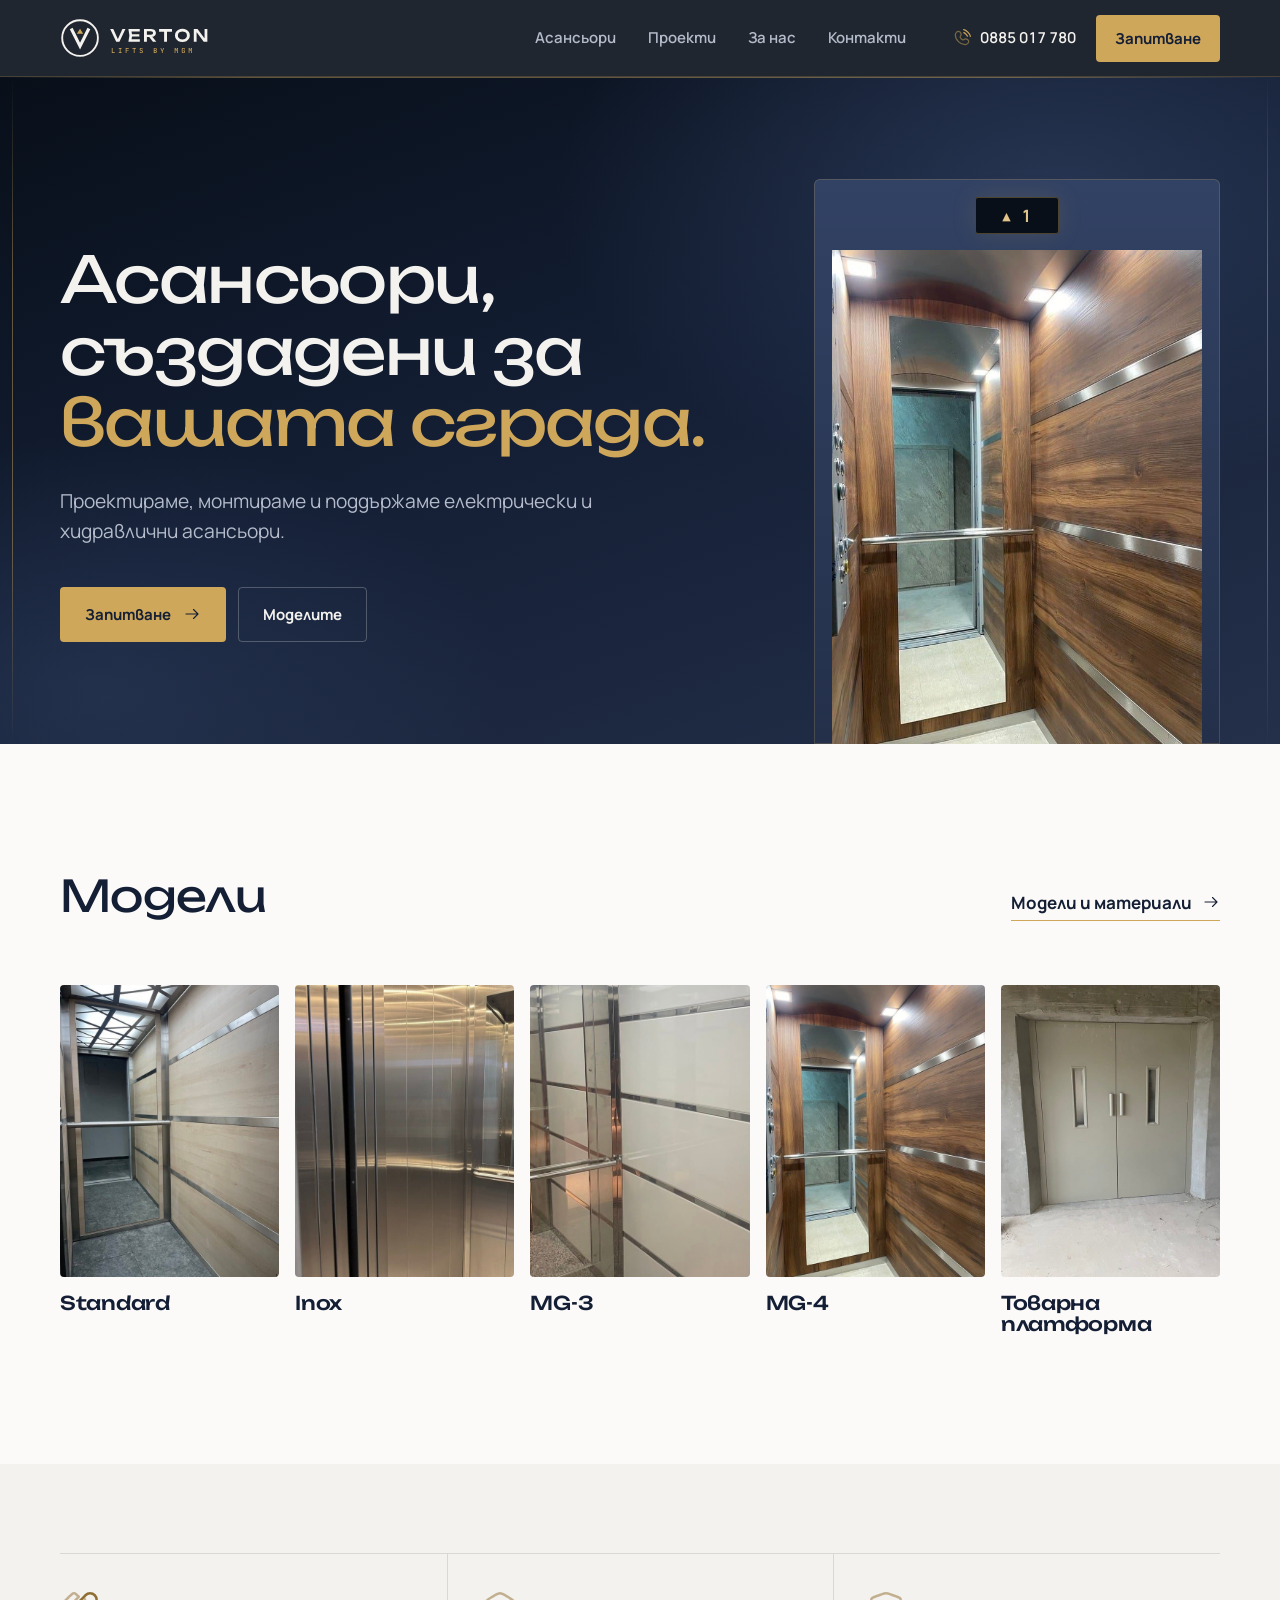
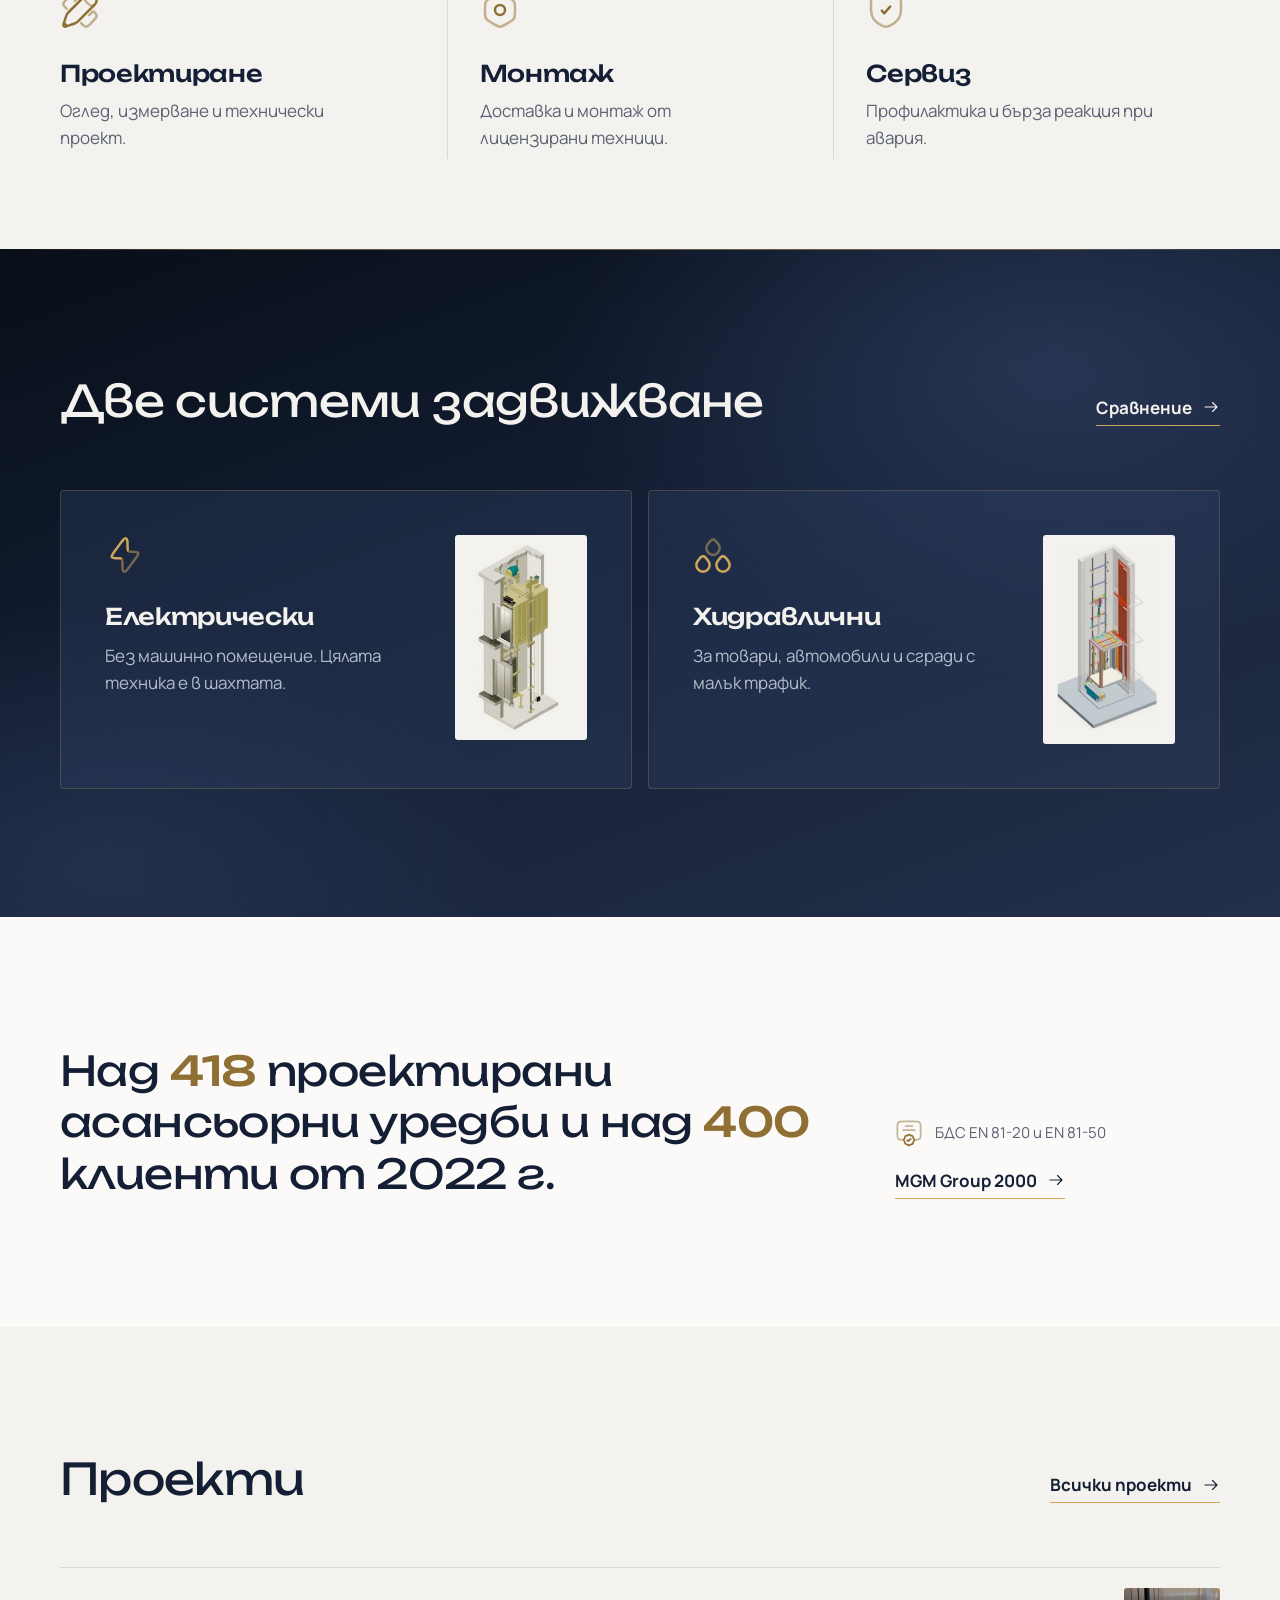
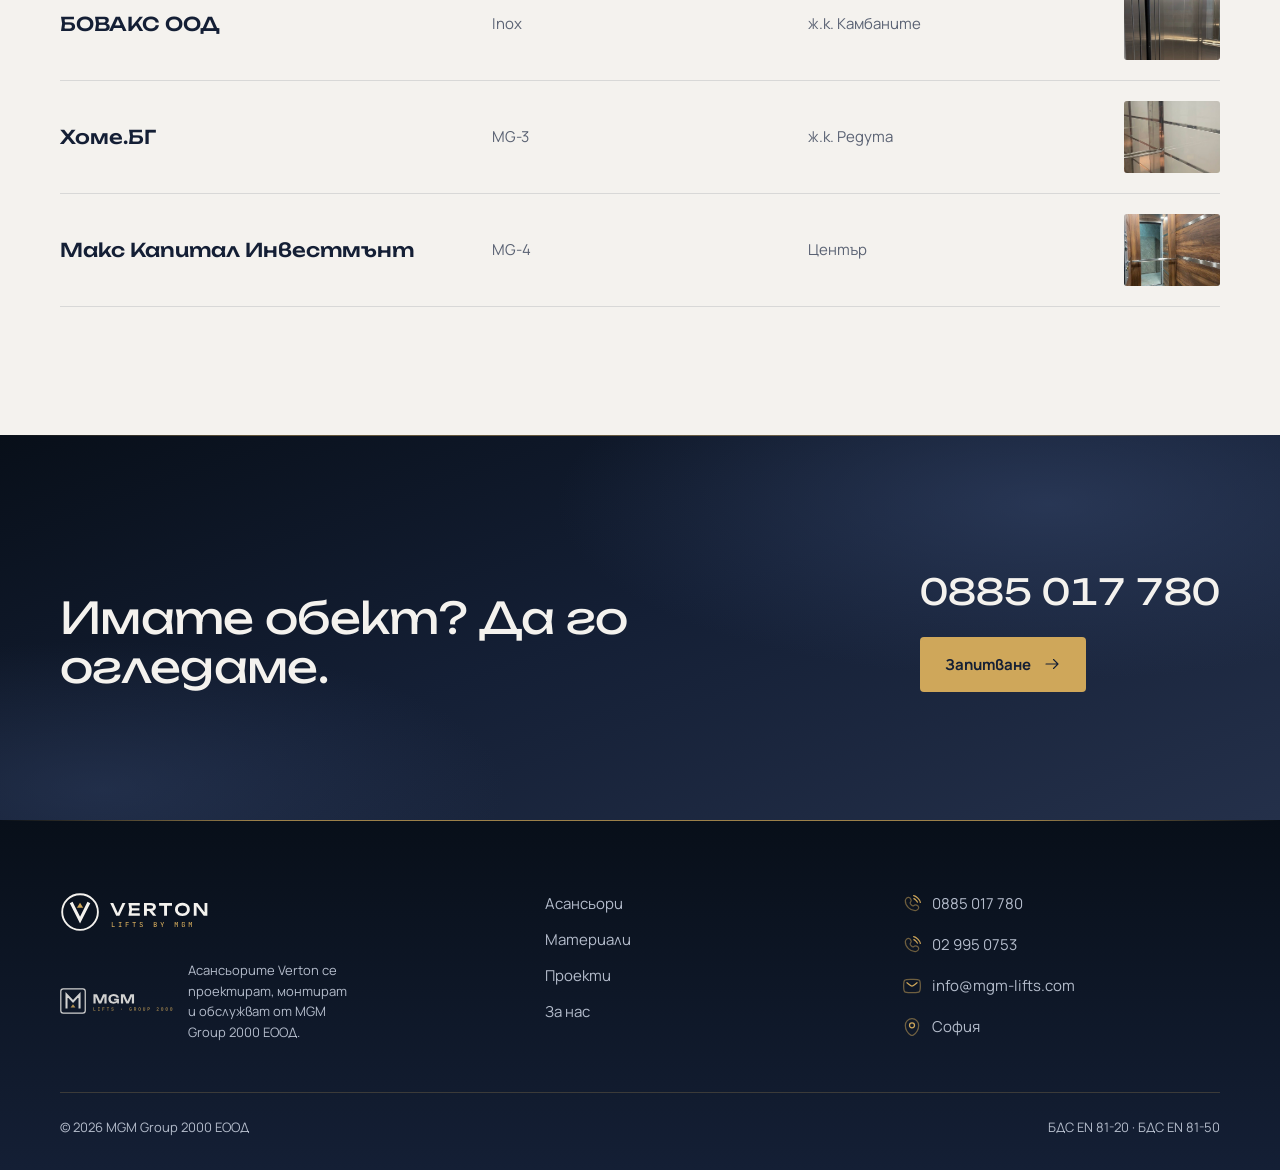
==== commit 2ba19ea5: "Redesign around competitor analysis: minimal text, Solar icons Add docs/analiz-pazar.md (structure o" ====
--- a/index.html
+++ b/index.html
@@ -3,242 +3,136 @@
 <head>
   <meta charset="utf-8">
   <meta name="viewport" content="width=device-width, initial-scale=1">
-  <title>Verton — асансьори, проектирани за вашата сграда</title>
-  <meta name="description" content="Асансьори Verton — електрически и хидравлични, пътнически, товарни, автомобилни и кухненски. Проектиране, доставка, монтаж и сервиз в София.">
+  <title>Verton | Асансьори за вашата сграда</title>
+  <meta name="description" content="Асансьори Verton. Електрически и хидравлични, пътнически и товарни. Проектиране, монтаж и сервиз в София.">
   <meta name="theme-color" content="#141f35">
-  <meta property="og:title" content="Verton — асансьори, проектирани за вашата сграда">
-  <meta property="og:description" content="Асансьори Verton — електрически и хидравлични, пътнически, товарни, автомобилни и кухненски. Проектиране, доставка, монтаж и сервиз в София.">
+  <meta property="og:title" content="Verton | Асансьори за вашата сграда">
+  <meta property="og:description" content="Асансьори Verton. Електрически и хидравлични, пътнически и товарни. Проектиране, монтаж и сервиз в София.">
   <meta property="og:type" content="website">
   <meta property="og:image" content="assets/img/kabini/mg-4.jpg">
   <link rel="icon" href="assets/brand/favicon.svg" type="image/svg+xml">
   <link rel="preconnect" href="https://fonts.googleapis.com">
   <link rel="preconnect" href="https://fonts.gstatic.com" crossorigin>
-  <link href="https://fonts.googleapis.com/css2?family=JetBrains+Mono:wght@400;500&family=Manrope:wght@400;500;600;700&family=Unbounded:wght@400;500;600&display=swap" rel="stylesheet">
+  <link href="https://fonts.googleapis.com/css2?family=Manrope:wght@400;500;600;700&family=Unbounded:wght@400;500&display=swap" rel="stylesheet">
   <link rel="stylesheet" href="assets/css/style.css">
 </head>
 <body>
   <a class="skip-link" href="#main">Към съдържанието</a>
   <header class="site-header">
     <div class="wrap">
-      <a class="brand" href="index.html" aria-label="Verton — начало"><svg class="brand-mark" viewBox="0 0 64 64" aria-hidden="true"><circle cx="32" cy="32" r="28.5" fill="none" stroke="currentColor" stroke-width="3"/><path d="M19 19l13 26 13-26" fill="none" stroke="currentColor" stroke-width="5" stroke-linecap="square"/><path d="M32 17l-5 8h10z" style="fill:var(--accent)"/></svg><span class="brand-word"><b>VERTON</b><span>LIFTS BY MGM</span></span></a>
+      <a class="brand" href="index.html" aria-label="Verton, начало"><img src="assets/brand/verton-light.svg" alt="Verton" width="241" height="64"></a>
       <nav class="nav" id="nav" aria-label="Основна навигация">
-        <a href="index.html" aria-current="page">Начало</a>
-        <a href="kabini.html">Кабини</a>
-        <a href="zadvizhvane.html">Задвижване</a>
+        <a href="asansiori.html">Асансьори</a>
         <a href="proekti.html">Проекти</a>
         <a href="za-nas.html">За нас</a>
         <a href="kontakti.html">Контакти</a>
-        <a class="btn btn-primary nav-mobile-cta" href="kontakti.html#zapitvane">Изпратете запитване</a>
+        <a class="btn nav-mobile-cta" href="kontakti.html">Запитване</a>
       </nav>
       <div class="header-cta">
-        <a class="header-phone" href="tel:+359885017780">+359 885 017 780</a>
-        <a class="btn btn-primary" href="kontakti.html#zapitvane">Запитване</a>
+        <a class="header-phone" href="tel:+359885017780"><svg class="ic" viewBox="0 0 24 24" aria-hidden="true"><g fill="none" stroke="currentColor" stroke-linecap="round" stroke-width="1.5"><path d="M14 2s2.2.2 5 3s3 5 3 5m-7.793-4.464s.99.282 2.475 1.767s1.768 2.475 1.768 2.475"/><path d="m10.038 5.316l.649 1.163c.585 1.05.35 2.426-.572 3.349q0 0 0 0s-1.12 1.119.91 3.148c2.027 2.027 3.146.91 3.147.91q0 0 0 0c.923-.923 2.3-1.158 3.349-.573l1.163.65c1.585.884 1.772 3.106.379 4.5c-.837.836-1.863 1.488-2.996 1.53c-1.908.073-5.149-.41-8.4-3.66c-3.25-3.251-3.733-6.492-3.66-8.4c.043-1.133.694-2.159 1.53-2.996c1.394-1.393 3.616-1.206 4.5.38Z" opacity=".5"/></g></svg><span>0885 017 780</span></a>
+        <a class="btn btn-primary" href="kontakti.html">Запитване</a>
       </div>
       <button class="nav-toggle" type="button" aria-controls="nav" aria-expanded="false" aria-label="Меню"><span></span></button>
     </div>
   </header>
 
   <main id="main">
-    <section class="hero dark" data-floor="00" data-floor-name="Партер">
-      <div class="wrap">
-        <div class="hero-grid">
-          <div>
-            <span class="eyebrow">Verton · асансьори · София</span>
-            <h1 class="h-xl">Асансьори, създадени около <span class="accent">вашата сграда.</span></h1>
-            <p class="lead">Проектираме, доставяме, монтираме и поддържаме асансьори Verton — електрически и хидравлични, пътнически, товарни, автомобилни и кухненски. Един екип от първия оглед до последния сервиз.</p>
-            <div class="hero-actions">
-              <a class="btn btn-primary" href="kontakti.html#zapitvane">Поискайте оферта <svg viewBox="0 0 16 16" fill="none" stroke="currentColor" stroke-width="1.8" aria-hidden="true"><path d="M1 8h13M9 3l5 5-5 5"/></svg></a>
-              <a class="btn btn-ghost" href="kabini.html">Разгледайте кабините</a>
-            </div>
-          </div>
-          <div class="lift" aria-label="Кабина MG-4">
-            <div class="lift-display" aria-hidden="true"><span class="arrow">▲</span><span>MG·4</span></div>
-            <div class="lift-car">
-              <img src="assets/img/kabini/mg-4.jpg" alt="Кабина MG-4 с дървесни панели и стоманени профили" width="600" height="800" fetchpriority="high">
-              <div class="lift-door l" aria-hidden="true"></div>
-              <div class="lift-door r" aria-hidden="true"></div>
-            </div>
-            <div class="lift-caption"><span>Кабина MG-4</span><span>Дърво + инокс</span></div>
+    <section class="hero dark" data-floor="1">
+      <div class="wrap hero-grid">
+        <div class="hero-copy">
+          <h1 class="h-xl">Асансьори, създадени за <span class="accent">вашата сграда.</span></h1>
+          <p class="lead">Проектираме, монтираме и поддържаме електрически и хидравлични асансьори.</p>
+          <div class="actions">
+            <a class="btn btn-primary" href="kontakti.html">Запитване <svg class="ic" viewBox="0 0 24 24" aria-hidden="true"><path fill="none" stroke="currentColor" stroke-linecap="round" stroke-linejoin="round" stroke-width="1.5" d="M4 12h16m0 0l-6-6m6 6l-6 6"/></svg></a>
+            <a class="btn btn-ghost" href="asansiori.html">Моделите</a>
           </div>
         </div>
-        <div class="stats">
-          <div class="stat"><b>2022</b><span>на българския пазар от</span></div>
-          <div class="stat"><b>400<sup>+</sup></b><span>доволни клиенти</span></div>
-          <div class="stat"><b>418<sup>+</sup></b><span>проектирани асансьорни уредби</span></div>
-          <div class="stat"><b>2</b><span>системи задвижване — електрическа и хидравлична</span></div>
+        <div class="lift" aria-label="Кабина MG-4">
+          <div class="lift-display" aria-hidden="true"><span class="arrow">▲</span><span>1</span></div>
+          <div class="lift-car">
+            <img src="assets/img/kabini/mg-4.jpg" alt="Кабина MG-4 с дървесни панели и стоманени профили" width="600" height="800" fetchpriority="high">
+            <div class="lift-door l" aria-hidden="true"></div>
+            <div class="lift-door r" aria-hidden="true"></div>
+          </div>
         </div>
       </div>
     </section>
 
-    <section class="section" data-floor="01" data-floor-name="Услуги">
+    <section class="section" data-floor="2">
       <div class="wrap">
-        <div class="section-head">
-          <span class="eyebrow">Етаж 01 — Какво правим</span>
-          <h2 class="h-lg reveal">Целият път на асансьора — при един изпълнител.</h2>
-          <p class="lead reveal">Не прехвърляме отговорността между проектант, доставчик и монтажник. Отговаряме за асансьора от чертежа до ежедневната му работа.</p>
+        <div class="head">
+          <h2 class="h-lg reveal">Модели</h2>
+          <a class="more reveal" href="asansiori.html">Модели и материали <svg class="ic" viewBox="0 0 24 24" aria-hidden="true"><path fill="none" stroke="currentColor" stroke-linecap="round" stroke-linejoin="round" stroke-width="1.5" d="M4 12h16m0 0l-6-6m6 6l-6 6"/></svg></a>
         </div>
-        <div class="services">
-          <article class="service reveal">
-            <span class="num">01 / Проект</span>
-            <svg class="service-icon" viewBox="0 0 44 44" fill="none" stroke="currentColor" stroke-width="1.6" aria-hidden="true"><rect x="6" y="4" width="32" height="36" rx="2"/><path d="M12 12h20M12 18h20M12 24h12"/><path d="M26 34l4-4 4 4"/><path d="M30 30v8"/></svg>
-            <h3 class="h-md">Проектиране</h3>
-            <p>Започваме с оглед на място. Съобразяваме габаритите на шахтата, очакваното натоварване, изискванията за безопасност и вашия вкус — и стигаме до технически проект, който пасва точно на сградата.</p>
+        <div class="models">
+          <a class="model-card reveal" href="asansiori.html#standard"><figure><img src="assets/img/kabini/standard.jpg" alt="Кабина Standard" loading="lazy" width="600" height="800"></figure><h3>Standard</h3></a>
+          <a class="model-card reveal" href="asansiori.html#inox"><figure><img src="assets/img/kabini/inox.jpg" alt="Кабина Inox" loading="lazy" width="600" height="800"></figure><h3>Inox</h3></a>
+          <a class="model-card reveal" href="asansiori.html#mg-3"><figure><img src="assets/img/kabini/mg-3.jpg" alt="Кабина MG-3" loading="lazy" width="455" height="800"></figure><h3>MG-3</h3></a>
+          <a class="model-card reveal" href="asansiori.html#mg-4"><figure><img src="assets/img/kabini/mg-4.jpg" alt="Кабина MG-4" loading="lazy" width="600" height="800"></figure><h3>MG-4</h3></a>
+          <a class="model-card reveal" href="asansiori.html#tovarna"><figure><img src="assets/img/kabini/tovarna-vrati.jpg" alt="Товарна платформа" loading="lazy" width="600" height="800"></figure><h3>Товарна платформа</h3></a>
+        </div>
+      </div>
+    </section>
+
+    <section class="section tight bone" data-floor="3">
+      <div class="wrap">
+        <div class="trio">
+          <div class="reveal"><svg class="ic ic-lg" viewBox="0 0 24 24" aria-hidden="true"><g fill="none"><path fill="currentColor" d="M13.254 19.424a.75.75 0 0 0-1.061 1.061zm5.254.53l.53.531zM4.045 5.493l.53.53zm-.53 6.315a.75.75 0 1 0 1.06-1.06zm7.762-7.762l.53.53a.75.75 0 0 0 0-1.06zm-5.785 0l-.53-.53zm14.463 8.678l.53-.53a.75.75 0 0 0-1.06 0zm0 5.785l-.53-.53zM8.336 5.926a.75.75 0 0 0 1.06 1.06zm8.678 8.677a.75.75 0 0 0 1.06 1.061zM4.96 3.515L3.515 4.961l1.06 1.061l1.447-1.446zm14.078 16.97l1.446-1.446l-1.06-1.061l-1.447 1.446zm-6.846 0c.667.667 1.219 1.221 1.715 1.6c.514.392 1.054.665 1.708.665v-1.5c-.194 0-.418-.068-.798-.358c-.397-.303-.868-.77-1.564-1.468zm5.785-1.06c-.697.696-1.167 1.164-1.565 1.467c-.38.29-.604.358-.797.358v1.5c.653 0 1.194-.273 1.707-.665c.497-.379 1.049-.933 1.716-1.6zM3.515 4.96c-.667.667-1.221 1.22-1.6 1.716c-.392.513-.665 1.054-.665 1.707h1.5c0-.193.068-.417.358-.797c.303-.398.77-.868 1.468-1.565zm1.06 5.785C3.88 10.05 3.412 9.58 3.109 9.183c-.29-.38-.358-.604-.358-.798h-1.5c0 .654.273 1.194.665 1.708c.379.496.933 1.048 1.6 1.715zm7.232-7.231c-.667-.667-1.219-1.221-1.715-1.6c-.514-.392-1.054-.665-1.708-.665v1.5c.194 0 .418.068.798.358c.397.303.868.77 1.564 1.468zm-5.785 1.06c.697-.696 1.167-1.164 1.565-1.467c.38-.29.604-.358.797-.358v-1.5c-.653 0-1.194.273-1.707.665c-.497.379-1.049.933-1.716 1.6zm13.402 8.679c.697.696 1.165 1.167 1.468 1.564c.29.38.358.604.358.798h1.5c0-.654-.273-1.194-.665-1.708c-.379-.496-.933-1.048-1.6-1.715zm1.061 5.785c.667-.667 1.221-1.22 1.6-1.716c.392-.513.665-1.054.665-1.707h-1.5c0 .193-.068.417-.358.797c-.303.398-.77.868-1.468 1.565zM10.747 3.515l-2.411 2.41l1.06 1.061l2.411-2.41zm8.677 8.678l-2.41 2.41l1.06 1.061l2.411-2.41z" opacity=".5"/><path stroke="currentColor" stroke-width="1.5" d="M4.198 21.678L5 21.411l2.48-.827c.774-.258 1.16-.387 1.525-.56q.647-.308 1.211-.749c.318-.248.607-.537 1.184-1.114l8.521-8.521l.927-.927a3.932 3.932 0 0 0-5.561-5.561l-.927.927l-8.521 8.52c-.577.578-.866.867-1.114 1.185a6.6 6.6 0 0 0-.749 1.211c-.173.364-.302.752-.56 1.526L2.589 19l-.267.802m1.876 1.876l-.802.268a1.06 1.06 0 0 1-1.342-1.342l.268-.802m1.876 1.876l-1.876-1.876"/><path stroke="currentColor" stroke-width="1.5" d="M14.36 4.079s.116 1.97 1.854 3.707C17.952 9.524 19.92 9.64 19.92 9.64" opacity=".5"/></g></svg><h3 class="h-md">Проектиране</h3><p>Оглед, измерване и технически проект.</p></div>
+          <div class="reveal"><svg class="ic ic-lg" viewBox="0 0 24 24" aria-hidden="true"><g fill="none" stroke="currentColor" stroke-width="1.5"><path d="M7.843 3.802C9.872 2.601 10.886 2 12 2s2.128.6 4.157 1.802l.686.406c2.029 1.202 3.043 1.803 3.6 2.792c.557.99.557 2.19.557 4.594v.812c0 2.403 0 3.605-.557 4.594s-1.571 1.59-3.6 2.791l-.686.407C14.128 21.399 13.114 22 12 22s-2.128-.6-4.157-1.802l-.686-.407c-2.029-1.2-3.043-1.802-3.6-2.791C3 16.01 3 14.81 3 12.406v-.812C3 9.19 3 7.989 3.557 7s1.571-1.59 3.6-2.792z" opacity=".5"/><circle cx="12" cy="12" r="3"/></g></svg><h3 class="h-md">Монтаж</h3><p>Доставка и монтаж от лицензирани техници.</p></div>
+          <div class="reveal"><svg class="ic ic-lg" viewBox="0 0 24 24" aria-hidden="true"><g fill="none" stroke="currentColor" stroke-width="1.5"><path d="M3 10.417c0-3.198 0-4.797.378-5.335c.377-.537 1.88-1.052 4.887-2.081l.573-.196C10.405 2.268 11.188 2 12 2s1.595.268 3.162.805l.573.196c3.007 1.029 4.51 1.544 4.887 2.081C21 5.62 21 7.22 21 10.417v1.574c0 5.638-4.239 8.375-6.899 9.536C13.38 21.842 13.02 22 12 22s-1.38-.158-2.101-.473C7.239 20.365 3 17.63 3 11.991z" opacity=".5"/><path stroke-linecap="round" stroke-linejoin="round" d="m9.5 12.4l1.429 1.6l3.571-4"/></g></svg><h3 class="h-md">Сервиз</h3><p>Профилактика и бърза реакция при авария.</p></div>
+        </div>
+      </div>
+    </section>
+
+    <section class="section dark" data-floor="4">
+      <div class="wrap">
+        <div class="head">
+          <h2 class="h-lg reveal">Две системи задвижване</h2>
+          <a class="more reveal" href="asansiori.html#zadvizhvane">Сравнение <svg class="ic" viewBox="0 0 24 24" aria-hidden="true"><path fill="none" stroke="currentColor" stroke-linecap="round" stroke-linejoin="round" stroke-width="1.5" d="M4 12h16m0 0l-6-6m6 6l-6 6"/></svg></a>
+        </div>
+        <div class="drives">
+          <article class="drive reveal">
+            <div><svg class="ic ic-lg" viewBox="0 0 24 24" aria-hidden="true"><g fill="none" stroke="currentColor" stroke-width="1.5"><path d="M13.926 9.705c-.379-.371-.379-.963-.379-2.148v-.31c0-3.285 0-4.927-.923-5.21s-1.913 1.056-3.892 3.734L5.67 9.914c-1.285 1.739-1.928 2.608-1.574 3.291l.018.034c.375.673 1.485.673 3.704.673c1.233 0 1.85 0 2.236.363"/><path d="m13.926 9.706l.02.019c.387.364 1.003.364 2.236.364c2.22 0 3.329 0 3.703.672l.019.034c.354.684-.289 1.553-1.574 3.29l-3.062 4.144c-1.98 2.678-2.969 4.017-3.892 3.734c-.924-.283-.924-1.925-.923-5.21v-.31c0-1.184 0-1.777-.379-2.148l-.02-.02" opacity=".5"/></g></svg><h3 class="h-md">Електрически</h3><p>Без машинно помещение. Цялата техника е в шахтата.</p></div>
+            <div class="drive-img"><img src="assets/img/tehnika/bez-mashinno.jpg" alt="Схема на електрически асансьор без машинно помещение" loading="lazy"></div>
           </article>
-          <article class="service reveal">
-            <span class="num">02 / Монтаж</span>
-            <svg class="service-icon" viewBox="0 0 44 44" fill="none" stroke="currentColor" stroke-width="1.6" aria-hidden="true"><rect x="10" y="4" width="24" height="36" rx="1"/><path d="M22 4v36"/><path d="M16 18l-3 3 3 3M28 18l3 3-3 3"/></svg>
-            <h3 class="h-md">Доставка и монтаж</h3>
-            <p>Доставяме проверени компоненти от водещи производители и ги монтираме с лицензирани техници. Предаваме асансьора въведен в експлоатация и в съответствие с всички нормативи.</p>
-          </article>
-          <article class="service reveal">
-            <span class="num">03 / Сервиз</span>
-            <svg class="service-icon" viewBox="0 0 44 44" fill="none" stroke="currentColor" stroke-width="1.6" aria-hidden="true"><circle cx="22" cy="22" r="17"/><path d="M22 11v11l7 5"/></svg>
-            <h3 class="h-md">Сервизно обслужване</h3>
-            <p>Планова профилактика, ремонти и аварийни повиквания през цялата година. Реагираме бързо, за да остава асансьорът безопасен и надежден всеки ден.</p>
+          <article class="drive reveal">
+            <div><svg class="ic ic-lg" viewBox="0 0 24 24" aria-hidden="true"><g fill="none" stroke="currentColor" stroke-width="1.5"><path d="M10 17.833C10 20.134 8.21 22 6 22s-4-1.866-4-4.167c0-1.44 1.566-3.361 2.738-4.598a1.724 1.724 0 0 1 2.524 0C8.434 14.472 10 16.393 10 17.833Zm12 0C22 20.134 20.21 22 18 22s-4-1.866-4-4.167c0-1.44 1.566-3.361 2.738-4.598a1.724 1.724 0 0 1 2.524 0C20.434 14.472 22 16.393 22 17.833Z"/><path d="M16 7.833C16 10.134 14.21 12 12 12s-4-1.866-4-4.167c0-1.44 1.566-3.361 2.738-4.598a1.724 1.724 0 0 1 2.524 0C14.434 4.472 16 6.393 16 7.833Z" opacity=".5"/></g></svg><h3 class="h-md">Хидравлични</h3><p>За товари, автомобили и сгради с малък трафик.</p></div>
+            <div class="drive-img"><img src="assets/img/tehnika/hidravlichen.jpg" alt="Схема на хидравличен асансьор" loading="lazy"></div>
           </article>
         </div>
       </div>
     </section>
 
-    <section class="section bone" data-floor="02" data-floor-name="Кабини">
-      <div class="wrap">
-        <div class="section-head">
-          <span class="eyebrow">Етаж 02 — Кабини Verton</span>
-          <h2 class="h-lg reveal">Четири модела. Безброй комбинации.</h2>
-          <div class="reveal">
-            <p class="lead">Всяка кабина се допълва с подова настилка и облицовка по избор — от сатенирана стомана до декоративни релефни панели. <a class="link-arrow" href="kabini.html#materiali">Вижте материалите</a></p>
-          </div>
-        </div>
-        <div class="cabins">
-          <a class="cabin-card reveal" href="kabini.html#standard">
-            <figure><img src="assets/img/kabini/standard.jpg" alt="Кабина Standard" loading="lazy" width="600" height="800"></figure>
-            <div class="meta"><h3>Standard</h3><span>01</span></div>
-            <p>Надеждна основа за всяка сграда.</p>
-          </a>
-          <a class="cabin-card reveal" href="kabini.html#inox">
-            <figure><img src="assets/img/kabini/inox.jpg" alt="Кабина Inox" loading="lazy" width="600" height="800"></figure>
-            <div class="meta"><h3>Inox</h3><span>02</span></div>
-            <p>Неръждаема стомана от пода до тавана.</p>
-          </a>
-          <a class="cabin-card reveal" href="kabini.html#mg-3">
-            <figure><img src="assets/img/kabini/mg-3.jpg" alt="Кабина MG-3" loading="lazy" width="455" height="800"></figure>
-            <div class="meta"><h3>MG-3</h3><span>03</span></div>
-            <p>Светъл, изчистен интериор.</p>
-          </a>
-          <a class="cabin-card reveal" href="kabini.html#mg-4">
-            <figure><img src="assets/img/kabini/mg-4.jpg" alt="Кабина MG-4" loading="lazy" width="600" height="800"></figure>
-            <div class="meta"><h3>MG-4</h3><span>04</span></div>
-            <p>Топлината на дървото, силата на стоманата.</p>
-          </a>
+    <section class="section" data-floor="5">
+      <div class="wrap proof">
+        <p class="proof-text reveal">Над <b>418</b> проектирани асансьорни уредби и над <b>400</b> клиенти от 2022 г.</p>
+        <div class="proof-side reveal">
+          <div class="cert"><svg class="ic" viewBox="0 0 24 24" aria-hidden="true"><g fill="none" stroke="currentColor" stroke-width="1.5"><path d="M7 17.998c-2.175-.012-3.353-.108-4.121-.877C2 16.243 2 14.828 2 12V8c0-2.828 0-4.243.879-5.121C3.757 2 5.172 2 8 2h8c2.828 0 4.243 0 5.121.879C22 3.757 22 5.172 22 8v4c0 2.828 0 4.243-.879 5.121c-.73.73-1.829.854-3.801.875l-.82.002" opacity=".5"/><path stroke-linecap="round" d="M9 6h6M7 9.5h10" opacity=".5"/><path d="M10.89 13.945a1.71 1.71 0 0 1 2.22 0c.273.234.614.375.973.404a1.71 1.71 0 0 1 1.569 1.568c.028.36.17.7.403.974a1.71 1.71 0 0 1 0 2.218a1.7 1.7 0 0 0-.403.974a1.71 1.71 0 0 1-1.57 1.569a1.7 1.7 0 0 0-.973.403a1.71 1.71 0 0 1-2.218 0a1.7 1.7 0 0 0-.974-.404a1.71 1.71 0 0 1-1.568-1.568a1.7 1.7 0 0 0-.404-.974a1.71 1.71 0 0 1 0-2.218a1.7 1.7 0 0 0 .404-.974a1.71 1.71 0 0 1 1.568-1.568c.36-.029.7-.17.974-.404Z"/><path stroke-linecap="round" stroke-linejoin="round" d="m10.5 18.2l.857.8l2.143-2"/></g></svg>БДС EN 81-20 и EN 81-50</div>
+          <a class="more" href="za-nas.html">MGM Group 2000 <svg class="ic" viewBox="0 0 24 24" aria-hidden="true"><path fill="none" stroke="currentColor" stroke-linecap="round" stroke-linejoin="round" stroke-width="1.5" d="M4 12h16m0 0l-6-6m6 6l-6 6"/></svg></a>
         </div>
       </div>
     </section>
 
-    <section class="section dark" data-floor="03" data-floor-name="Задвижване">
+    <section class="section bone" data-floor="6">
       <div class="wrap">
-        <div class="section-head">
-          <span class="eyebrow">Етаж 03 — Задвижване</span>
-          <h2 class="h-lg reveal">Две технологии. Правилната зависи от сградата.</h2>
-          <p class="lead reveal">Помагаме ви да изберете системата, която отговаря на натоварването, пътникопотока и пространството, с което разполагате.</p>
+        <div class="head">
+          <h2 class="h-lg reveal">Проекти</h2>
+          <a class="more reveal" href="proekti.html">Всички проекти <svg class="ic" viewBox="0 0 24 24" aria-hidden="true"><path fill="none" stroke="currentColor" stroke-linecap="round" stroke-linejoin="round" stroke-width="1.5" d="M4 12h16m0 0l-6-6m6 6l-6 6"/></svg></a>
         </div>
-        <div class="drives">
-          <article class="drive reveal">
-            <div>
-              <span class="tag">Електрически</span>
-              <h3>Без машинно помещение</h3>
-              <p>Цялото оборудване се побира в шахтата, под тавана. Не строите допълнително помещение — печелите площ и пари.</p>
-              <ul>
-                <li>Безредукторно задвижване със синхронен двигател</li>
-                <li>Механизми от италианските SICOR и Alberto Sassi</li>
-              </ul>
-            </div>
-            <div class="drive-img"><img src="assets/img/tehnika/bez-mashinno.jpg" alt="Схема на електрически асансьор без машинно помещение" loading="lazy"></div>
-          </article>
-          <article class="drive reveal">
-            <div>
-              <span class="tag">Хидравличен</span>
-              <h3>За тежки товари и автомобили</h3>
-              <p>Съвременно решение за товарни и автомобилни асансьори, както и за пътнически с по-слаб трафик.</p>
-              <ul>
-                <li>Блокове за управление от гръцката Biofial Hydraulics</li>
-                <li>Съобразен с актуалните строителни тенденции</li>
-              </ul>
-            </div>
-            <div class="drive-img"><img src="assets/img/tehnika/hidravlichen.jpg" alt="Схема на хидравличен асансьор" loading="lazy"></div>
-          </article>
-        </div>
-        <p style="margin-top:36px"><a class="link-arrow" href="zadvizhvane.html">Сравнете двете системи <svg viewBox="0 0 16 16" fill="none" stroke="currentColor" stroke-width="1.8" aria-hidden="true"><path d="M1 8h13M9 3l5 5-5 5"/></svg></a></p>
-      </div>
-    </section>
-
-    <section class="section bone" data-floor="04" data-floor-name="Стандарти">
-      <div class="wrap standards">
-        <div class="reveal">
-          <span class="eyebrow">Етаж 04 — Сигурност</span>
-          <h2 class="h-lg" style="margin:22px 0 22px">Безопасност, която не оставяме на случайността.</h2>
-          <p class="lead">Асансьорите ни отговарят на актуалните европейски стандарти за конструкция, монтаж и изпитване. Обръщаме внимание на всеки детайл — от проекта до поддръжката.</p>
-        </div>
-        <div class="reveal">
-          <div class="cert-list">
-            <div class="cert"><span class="cert-badge">EN 81</span><div><b>БДС EN 81-20:2020</b><span>Правила за безопасност при конструиране и монтаж на пътнически и товаро-пътнически асансьори</span></div></div>
-            <div class="cert"><span class="cert-badge">EN 81</span><div><b>БДС EN 81-50:2020</b><span>Правила за проектиране, изчисления, изпитвания и проверки на компонентите</span></div></div>
-          </div>
-          <div class="ups">
-            <svg viewBox="0 0 48 48" fill="none" stroke="currentColor" stroke-width="1.8" aria-hidden="true"><rect x="6" y="14" width="32" height="20" rx="2"/><path d="M38 20h4v8h-4"/><path d="M23 18l-5 7h7l-5 7"/></svg>
-            <div>
-              <h3>Вграден UPS при спиране на тока</h3>
-              <p>При отпадане на захранването асансьорът продължава на батерии до най-близката спирка и отваря вратите. Батериите се зареждат сами по време на нормална работа.</p>
-            </div>
-          </div>
+        <div class="projects">
+          <div class="project reveal"><span class="client">БОВАКС ООД</span><span class="meta">Inox</span><span class="meta">ж.к. Камбаните</span><span class="thumb"><img src="assets/img/kabini/inox.jpg" alt="" loading="lazy"></span></div>
+          <div class="project reveal"><span class="client">Хоме.БГ</span><span class="meta">MG-3</span><span class="meta">ж.к. Редута</span><span class="thumb"><img src="assets/img/kabini/mg-3.jpg" alt="" loading="lazy"></span></div>
+          <div class="project reveal"><span class="client">Макс Капитал Инвестмънт</span><span class="meta">MG-4</span><span class="meta">Център</span><span class="thumb"><img src="assets/img/kabini/mg-4.jpg" alt="" loading="lazy"></span></div>
         </div>
       </div>
     </section>
 
-    <section class="section" data-floor="05" data-floor-name="Проекти">
-      <div class="wrap">
-        <div class="section-head">
-          <span class="eyebrow">Етаж 05 — Проекти</span>
-          <h2 class="h-lg reveal">Изпълнени обекти.</h2>
-          <p class="lead reveal">Жилищни и бизнес сгради в София, в които нашите асансьори работят всеки ден.</p>
-        </div>
-        <div class="projects">
-          <a class="project reveal" href="proekti.html"><span class="n">01</span><span class="client">БОВАКС ООД</span><span class="p-model">Кабина <b>Inox</b></span><span class="place">София, ж.к. Камбаните</span><span class="thumb"><img src="assets/img/kabini/inox.jpg" alt="" loading="lazy"></span></a>
-          <a class="project reveal" href="proekti.html"><span class="n">02</span><span class="client">Хоме.БГ</span><span class="p-model">Кабина <b>MG-3</b></span><span class="place">София, ж.к. Редута</span><span class="thumb"><img src="assets/img/kabini/mg-3.jpg" alt="" loading="lazy"></span></a>
-          <a class="project reveal" href="proekti.html"><span class="n">03</span><span class="client">Макс Капитал Инвестмънт ЕООД</span><span class="p-model">Кабина <b>MG-4</b></span><span class="place">София, център</span><span class="thumb"><img src="assets/img/kabini/mg-4.jpg" alt="" loading="lazy"></span></a>
-        </div>
-        <p style="margin-top:36px"><a class="link-arrow" href="proekti.html">Всички проекти <svg viewBox="0 0 16 16" fill="none" stroke="currentColor" stroke-width="1.8" aria-hidden="true"><path d="M1 8h13M9 3l5 5-5 5"/></svg></a></p>
-      </div>
-    </section>
-
-    <section class="section bone" data-floor="06" data-floor-name="Фирмата">
-      <div class="wrap company-band">
-        <div class="reveal">
-          <span class="eyebrow">Етаж 06 — Кой стои зад Verton</span>
-          <h2 class="h-lg" style="margin:22px 0 22px">Зад всеки асансьор Verton стои MGM.</h2>
-          <p class="lead">MGM Group 2000 ЕООД проектира, доставя, монтира и поддържа асансьорите Verton. Работим на българския пазар от 2022 г. и вече имаме над 400 клиенти.</p>
-          <p style="margin-top:28px"><a class="link-arrow" href="za-nas.html">Повече за фирмата <svg viewBox="0 0 16 16" fill="none" stroke="currentColor" stroke-width="1.8" aria-hidden="true"><path d="M1 8h13M9 3l5 5-5 5"/></svg></a></p>
-        </div>
-        <div class="company-card reveal">
-          <img src="assets/brand/logo-dark.svg" alt="MGM Group 2000" width="280" height="64">
-          <dl>
-            <div><dt>На пазара от</dt><dd>2022</dd></div>
-            <div><dt>Клиенти</dt><dd>400+</dd></div>
-            <div><dt>Проектирани уредби</dt><dd>418+</dd></div>
-            <div><dt>Стандарти</dt><dd>EN 81-20/50</dd></div>
-          </dl>
-        </div>
-      </div>
-    </section>
-
-    <section class="section dark brand-bg" data-floor="07" data-floor-name="Контакт">
-      <div class="wrap cta-band">
-        <div class="reveal">
-          <span class="eyebrow">Последен етаж</span>
-          <h2 class="h-lg" style="margin-top:22px">Имате сграда, която има нужда от асансьор?</h2>
-        </div>
-        <div class="contacts-mini reveal">
-          <a class="big-phone" href="tel:+359885017780">+359 885 017 780</a>
-          <a class="btn btn-primary" href="kontakti.html#zapitvane">Изпратете запитване <svg viewBox="0 0 16 16" fill="none" stroke="currentColor" stroke-width="1.8" aria-hidden="true"><path d="M1 8h13M9 3l5 5-5 5"/></svg></a>
+    <section class="section dark" data-floor="7">
+      <div class="wrap cta">
+        <h2 class="h-lg reveal">Имате обект? Да го огледаме.</h2>
+        <div class="cta-side reveal">
+          <a class="big-phone" href="tel:+359885017780">0885 017 780</a>
+          <a class="btn btn-primary" href="kontakti.html">Запитване <svg class="ic" viewBox="0 0 24 24" aria-hidden="true"><path fill="none" stroke="currentColor" stroke-linecap="round" stroke-linejoin="round" stroke-width="1.5" d="M4 12h16m0 0l-6-6m6 6l-6 6"/></svg></a>
         </div>
       </div>
     </section>
@@ -248,43 +142,29 @@
     <div class="wrap">
       <div class="footer-grid">
         <div>
-          <a class="brand" href="index.html" aria-label="Verton — начало"><svg class="brand-mark" viewBox="0 0 64 64" aria-hidden="true"><circle cx="32" cy="32" r="28.5" fill="none" stroke="currentColor" stroke-width="3"/><path d="M19 19l13 26 13-26" fill="none" stroke="currentColor" stroke-width="5" stroke-linecap="square"/><path d="M32 17l-5 8h10z" style="fill:var(--accent)"/></svg><span class="brand-word"><b>VERTON</b><span>LIFTS BY MGM</span></span></a>
-          <p>Асансьори Verton — електрически и хидравлични, пътнически и товарни. Проектиране, доставка, монтаж и сервиз. Базирани в София.</p>
-          <a class="footer-company" href="za-nas.html">
-            <img src="assets/brand/logo-light.svg" alt="MGM Group 2000" width="280" height="64" loading="lazy">
-            <span>Асансьорите Verton се проектират, монтират и обслужват от MGM Group 2000 ЕООД.</span>
-          </a>
+          <a class="brand" href="index.html" aria-label="Verton, начало"><img src="assets/brand/verton-light.svg" alt="Verton" width="241" height="64"></a>
+          <a class="footer-company" href="za-nas.html"><img src="assets/brand/logo-light.svg" alt="MGM Group 2000" width="280" height="64" loading="lazy"><span>Асансьорите Verton се проектират, монтират и обслужват от MGM Group 2000 ЕООД.</span></a>
         </div>
         <div>
-          <h4>Сайт</h4>
           <ul>
-            <li><a href="kabini.html">Модели кабини</a></li>
-            <li><a href="kabini.html#materiali">Материали</a></li>
-            <li><a href="zadvizhvane.html">Видове задвижване</a></li>
+            <li><a href="asansiori.html">Асансьори</a></li>
+            <li><a href="asansiori.html#materiali">Материали</a></li>
             <li><a href="proekti.html">Проекти</a></li>
-            <li><a href="za-nas.html">За MGM Group 2000</a></li>
+            <li><a href="za-nas.html">За нас</a></li>
           </ul>
         </div>
         <div>
-          <h4>Телефони</h4>
           <ul>
-            <li><a href="tel:+359885017780">+359 885 017 780</a></li>
-            <li><a href="tel:+359877045405">+359 87 704 5405</a></li>
-            <li><a href="tel:+35929950753">+359 2 995 0753</a></li>
-          </ul>
-        </div>
-        <div>
-          <h4>Пишете ни</h4>
-          <ul>
-            <li><a href="mailto:info@mgm-lifts.com">info@mgm-lifts.com</a></li>
-            <li><a href="mailto:lift.mgm@gmail.com">lift.mgm@gmail.com</a></li>
-            <li>гр. София</li>
+            <li><a href="tel:+359885017780"><svg class="ic" viewBox="0 0 24 24" aria-hidden="true"><g fill="none" stroke="currentColor" stroke-linecap="round" stroke-width="1.5"><path d="M14 2s2.2.2 5 3s3 5 3 5m-7.793-4.464s.99.282 2.475 1.767s1.768 2.475 1.768 2.475"/><path d="m10.038 5.316l.649 1.163c.585 1.05.35 2.426-.572 3.349q0 0 0 0s-1.12 1.119.91 3.148c2.027 2.027 3.146.91 3.147.91q0 0 0 0c.923-.923 2.3-1.158 3.349-.573l1.163.65c1.585.884 1.772 3.106.379 4.5c-.837.836-1.863 1.488-2.996 1.53c-1.908.073-5.149-.41-8.4-3.66c-3.25-3.251-3.733-6.492-3.66-8.4c.043-1.133.694-2.159 1.53-2.996c1.394-1.393 3.616-1.206 4.5.38Z" opacity=".5"/></g></svg>0885 017 780</a></li>
+            <li><a href="tel:+35929950753"><svg class="ic" viewBox="0 0 24 24" aria-hidden="true"><g fill="none" stroke="currentColor" stroke-linecap="round" stroke-width="1.5"><path d="M14 2s2.2.2 5 3s3 5 3 5m-7.793-4.464s.99.282 2.475 1.767s1.768 2.475 1.768 2.475"/><path d="m10.038 5.316l.649 1.163c.585 1.05.35 2.426-.572 3.349q0 0 0 0s-1.12 1.119.91 3.148c2.027 2.027 3.146.91 3.147.91q0 0 0 0c.923-.923 2.3-1.158 3.349-.573l1.163.65c1.585.884 1.772 3.106.379 4.5c-.837.836-1.863 1.488-2.996 1.53c-1.908.073-5.149-.41-8.4-3.66c-3.25-3.251-3.733-6.492-3.66-8.4c.043-1.133.694-2.159 1.53-2.996c1.394-1.393 3.616-1.206 4.5.38Z" opacity=".5"/></g></svg>02 995 0753</a></li>
+            <li><a href="mailto:info@mgm-lifts.com"><svg class="ic" viewBox="0 0 24 24" aria-hidden="true"><g fill="none" stroke="currentColor" stroke-width="1.5"><path d="M2 12c0-3.771 0-5.657 1.172-6.828S6.229 4 10 4h4c3.771 0 5.657 0 6.828 1.172S22 8.229 22 12s0 5.657-1.172 6.828S17.771 20 14 20h-4c-3.771 0-5.657 0-6.828-1.172S2 15.771 2 12Z" opacity=".5"/><path stroke-linecap="round" d="m6 8l2.159 1.8c1.837 1.53 2.755 2.295 3.841 2.295s2.005-.765 3.841-2.296L18 8"/></g></svg>info@mgm-lifts.com</a></li>
+            <li><span style="display:inline-flex;align-items:center;gap:10px"><svg class="ic" viewBox="0 0 24 24" aria-hidden="true"><g fill="none" stroke="currentColor" stroke-width="1.5"><path d="M4 10.143C4 5.646 7.582 2 12 2s8 3.646 8 8.143c0 4.462-2.553 9.67-6.537 11.531a3.45 3.45 0 0 1-2.926 0C6.553 19.812 4 14.606 4 10.144Z" opacity=".5"/><circle cx="12" cy="10" r="3"/></g></svg>София</span></li>
           </ul>
         </div>
       </div>
       <div class="footer-bottom">
-        <span>© <span data-year>2026</span> MGM Group 2000 ЕООД. Всички права запазени.</span>
-        <span class="mono">БДС EN 81-20 · БДС EN 81-50</span>
+        <span>© <span data-year>2026</span> MGM Group 2000 ЕООД</span>
+        <span>БДС EN 81-20 · БДС EN 81-50</span>
       </div>
     </div>
   </footer>
--- a/assets/css/style.css
+++ b/assets/css/style.css
@@ -1,7 +1,4 @@
-/* ==========================================================================
-   MGM Group 2000 — основни стилове
-   Концепция: сайтът е сграда, всяка секция е етаж.
-   ========================================================================== */
+/* Verton: основни стилове */
 
 :root {
   --deep: #080f19;
@@ -10,22 +7,15 @@
   --ink-3: #324264;
   --bone: #f4f2ee;
   --paper: #fbfaf8;
-  --steel: #9aa3ab;
-  --steel-2: #c9ced3;
   --text: #141f35;
   --muted: #5a6273;
   --muted-on-dark: #b4bccb;
   --line: rgba(20, 31, 53, 0.12);
   --line-on-dark: rgba(207, 167, 90, 0.22);
-  --brand: #141f35;
-  --brand-hover: #24304a;
   --gold: #cfa75a;
   --gold-2: #e2c48a;
   --gold-ink: #8f6f33;
-  --accent: var(--gold);
-  --accent-2: var(--gold-2);
-
-  /* тъмен фон: преливка #080F19 → #24304A с меки отблясъци в #324264 */
+
   --grad-dark:
     radial-gradient(ellipse 55% 65% at 82% 18%, rgba(50, 66, 100, 0.65), transparent 70%),
     radial-gradient(ellipse 45% 55% at 8% 92%, rgba(50, 66, 100, 0.45), transparent 70%),
@@ -34,7 +24,6 @@
 
   --font-display: "Unbounded", "Manrope", system-ui, sans-serif;
   --font-body: "Manrope", system-ui, -apple-system, "Segoe UI", sans-serif;
-  --font-mono: "JetBrains Mono", ui-monospace, monospace;
 
   --wrap: 1240px;
   --gutter: clamp(16px, 4vw, 40px);
@@ -42,172 +31,114 @@
   --ease: cubic-bezier(0.7, 0, 0.2, 1);
 }
 
-*,
-*::before,
-*::after { box-sizing: border-box; }
-
+*, *::before, *::after { box-sizing: border-box; }
 html { scroll-behavior: smooth; -webkit-text-size-adjust: 100%; }
-
 body {
-  margin: 0;
-  font-family: var(--font-body);
-  font-size: 17px;
-  line-height: 1.6;
-  color: var(--text);
-  background: var(--paper);
-  -webkit-font-smoothing: antialiased;
-  overflow-x: hidden;
-}
-
+  margin: 0; font-family: var(--font-body); font-size: 17px; line-height: 1.6;
+  color: var(--text); background: var(--paper); -webkit-font-smoothing: antialiased; overflow-x: hidden;
+}
 img { max-width: 100%; display: block; }
 a { color: inherit; text-decoration: none; }
 p { margin: 0 0 1em; }
-h1, h2, h3, h4 { margin: 0; font-family: var(--font-display); font-weight: 500; line-height: 1.12; letter-spacing: -0.01em; }
-
+h1, h2, h3 { margin: 0; font-family: var(--font-display); font-weight: 400; line-height: 1.12; letter-spacing: -0.015em; }
 :focus-visible { outline: 2px solid var(--gold); outline-offset: 3px; }
 
-.skip-link {
-  position: absolute; left: 16px; top: -60px; z-index: 100;
-  background: var(--brand); color: #fff; padding: 10px 16px; font-weight: 700;
-}
+.skip-link { position: absolute; left: 16px; top: -60px; z-index: 100; background: var(--ink); color: #fff; padding: 10px 16px; font-weight: 700; }
 .skip-link:focus { top: 16px; }
 
 .wrap { width: 100%; max-width: var(--wrap); margin: 0 auto; padding: 0 var(--gutter); }
 
-/* ---------- Типография ---------- */
-
-.eyebrow {
-  display: inline-flex; align-items: center; gap: 12px;
-  font-family: var(--font-mono); font-size: 12px; letter-spacing: 0.18em; text-transform: uppercase;
-  color: var(--gold-ink);
-}
-.eyebrow::before { content: ""; width: 28px; height: 1px; background: var(--gold); }
-.dark .eyebrow { color: var(--accent); }
-
-.h-xl { font-size: clamp(34px, 5vw, 66px); font-weight: 400; letter-spacing: -0.025em; }
-.h-lg { font-size: clamp(28px, 3.6vw, 46px); font-weight: 400; letter-spacing: -0.02em; }
-.h-md { font-size: clamp(22px, 2.4vw, 30px); }
-.h-sm { font-size: 19px; font-weight: 600; }
-.accent { color: var(--accent); }
-.lead { font-size: clamp(18px, 1.6vw, 21px); line-height: 1.55; color: var(--muted); max-width: 60ch; }
+.ic { width: 24px; height: 24px; flex-shrink: 0; }
+.ic-lg { width: 40px; height: 40px; }
+
+/* Типография */
+.h-xl { font-size: clamp(36px, 5vw, 64px); letter-spacing: -0.025em; }
+.h-lg { font-size: clamp(28px, 3.4vw, 44px); }
+.h-md { font-size: clamp(20px, 1.8vw, 24px); font-weight: 500; }
+.accent { color: var(--gold); }
+.lead { font-size: clamp(18px, 1.5vw, 20px); line-height: 1.55; color: var(--muted); max-width: 46ch; }
 .dark .lead { color: var(--muted-on-dark); }
-.mono { font-family: var(--font-mono); }
-
-/* ---------- Бутони ---------- */
-
+
+/* Бутони */
 .btn {
-  display: inline-flex; align-items: center; gap: 12px;
-  padding: 16px 26px; border-radius: var(--radius); white-space: nowrap;
-  font-weight: 700; font-size: 15px; letter-spacing: 0.01em;
-  border: 1px solid transparent; cursor: pointer;
-  transition: background .25s, color .25s, border-color .25s, transform .25s;
-}
-.btn svg { width: 16px; height: 16px; transition: transform .25s; }
-.btn:hover svg { transform: translateX(4px); }
-.btn-primary { background: var(--brand); color: #fff; }
-.btn-primary:hover { background: var(--brand-hover); }
+  display: inline-flex; align-items: center; gap: 12px; padding: 16px 24px; border-radius: var(--radius);
+  font: 700 15px var(--font-body); white-space: nowrap; border: 1px solid transparent; cursor: pointer;
+  transition: background .25s, color .25s, border-color .25s;
+}
+.btn .ic { width: 18px; height: 18px; transition: transform .25s; }
+.btn:hover .ic { transform: translateX(4px); }
+.btn-primary { background: var(--ink); color: #fff; }
+.btn-primary:hover { background: var(--ink-2); }
 .dark .btn-primary, .site-header .btn-primary { background: var(--gold); color: var(--ink); }
 .dark .btn-primary:hover, .site-header .btn-primary:hover { background: var(--gold-2); }
 .btn-ghost { border-color: var(--line); color: var(--text); }
 .btn-ghost:hover { border-color: var(--text); }
-.dark .btn-ghost { border-color: var(--line-on-dark); color: var(--bone); }
+.dark .btn-ghost { border-color: rgba(244, 242, 238, 0.25); color: var(--bone); }
 .dark .btn-ghost:hover { border-color: var(--bone); }
 
-.link-arrow {
-  display: inline-flex; align-items: center; gap: 10px; font-weight: 700; white-space: nowrap;
-  border-bottom: 1px solid currentColor; padding-bottom: 4px;
-}
-.link-arrow svg { width: 16px; height: 16px; transition: transform .25s; }
-.link-arrow:hover svg { transform: translateX(4px); }
-.link-arrow:hover { color: var(--brand); }
-.dark .link-arrow:hover { color: var(--accent); }
-
-/* ---------- Хедър ---------- */
-
+.more { display: inline-flex; align-items: center; gap: 10px; font-weight: 700; padding-bottom: 4px; border-bottom: 1px solid var(--gold); white-space: nowrap; }
+.more .ic { width: 18px; height: 18px; transition: transform .25s; }
+.more:hover .ic { transform: translateX(4px); }
+
+/* Хедър */
 .site-header {
-  position: sticky; top: 0; z-index: 50;
-  background: rgba(8, 15, 25, 0.9);
-  backdrop-filter: saturate(1.4) blur(10px);
-  -webkit-backdrop-filter: saturate(1.4) blur(10px);
-  color: var(--bone);
-  border-bottom: 1px solid var(--line-on-dark);
+  position: sticky; top: 0; z-index: 50; background: rgba(8, 15, 25, 0.9);
+  backdrop-filter: saturate(1.4) blur(10px); -webkit-backdrop-filter: saturate(1.4) blur(10px);
+  color: var(--bone); border-bottom: 1px solid var(--line-on-dark);
 }
 .site-header .wrap { display: flex; align-items: center; gap: 32px; height: 76px; }
-
-.brand { display: flex; align-items: center; gap: 14px; flex-shrink: 0; }
-.brand-mark { width: 40px; height: 40px; }
-.brand-word { display: flex; flex-direction: column; line-height: 1; }
-.brand-word b { font-family: var(--font-display); font-weight: 600; font-size: 20px; letter-spacing: 0.04em; }
-.brand-word span { font-family: var(--font-mono); font-size: 9.5px; letter-spacing: 0.32em; color: var(--accent); margin-top: 5px; }
-
+.brand { display: flex; align-items: center; gap: 12px; flex-shrink: 0; }
+.brand img { height: 40px; width: auto; }
 .nav { display: flex; gap: 4px; margin-left: auto; }
-.nav a {
-  position: relative; padding: 10px 14px; font-size: 15px; font-weight: 600; color: var(--muted-on-dark);
-  transition: color .2s;
-}
+.nav a { position: relative; padding: 10px 14px; font-size: 15px; font-weight: 600; color: var(--muted-on-dark); transition: color .2s; }
 .nav a:hover, .nav a[aria-current="page"] { color: var(--bone); }
-.nav a[aria-current="page"]::after {
-  content: ""; position: absolute; left: 14px; right: 14px; bottom: 2px; height: 2px; background: var(--accent);
-}
+.nav a[aria-current="page"]::after { content: ""; position: absolute; left: 14px; right: 14px; bottom: 2px; height: 2px; background: var(--gold); }
 .header-cta { display: flex; align-items: center; gap: 20px; }
-.header-phone { font-family: var(--font-mono); font-size: 14px; color: var(--bone); white-space: nowrap; }
-.header-phone:hover { color: var(--accent); }
+.header-phone { display: inline-flex; align-items: center; gap: 8px; font-weight: 600; font-size: 15px; white-space: nowrap; font-variant-numeric: tabular-nums; }
+.header-phone .ic { color: var(--gold); width: 20px; height: 20px; }
+.header-phone:hover { color: var(--gold-2); }
 .header-cta .btn { padding: 12px 18px; }
-
 .nav-toggle {
-  display: none; margin-left: auto; width: 44px; height: 44px; border: 1px solid var(--line-on-dark);
-  background: transparent; border-radius: var(--radius); color: var(--bone); cursor: pointer;
-  align-items: center; justify-content: center;
-}
-.nav-toggle span, .nav-toggle span::before, .nav-toggle span::after {
-  display: block; width: 18px; height: 2px; background: currentColor; position: relative; transition: transform .3s, background .3s;
-}
+  display: none; margin-left: auto; width: 44px; height: 44px; border: 1px solid rgba(244, 242, 238, 0.25);
+  background: transparent; border-radius: var(--radius); color: var(--bone); cursor: pointer; align-items: center; justify-content: center;
+}
+.nav-toggle span, .nav-toggle span::before, .nav-toggle span::after { display: block; width: 18px; height: 2px; background: currentColor; position: relative; transition: transform .3s, background .3s; }
 .nav-toggle span::before, .nav-toggle span::after { content: ""; position: absolute; left: 0; }
 .nav-toggle span::before { top: -6px; }
 .nav-toggle span::after { top: 6px; }
 .nav-open .nav-toggle span { background: transparent; }
 .nav-open .nav-toggle span::before { transform: translateY(6px) rotate(45deg); }
 .nav-open .nav-toggle span::after { transform: translateY(-6px) rotate(-45deg); }
-
 .nav .nav-mobile-cta { display: none; }
 
-@media (max-width: 1260px) {
-  .header-phone { display: none; }
-  .nav a { padding: 10px 11px; }
-  .nav a[aria-current="page"]::after { left: 11px; right: 11px; }
-}
-@media (max-width: 1040px) {
+@media (max-width: 980px) { .header-phone span { display: none; } }
+@media (max-width: 860px) {
   .nav-toggle { display: inline-flex; }
   .header-cta { display: none; }
   .nav {
-    position: fixed; inset: 76px 0 auto 0; flex-direction: column; gap: 0;
-    background: var(--ink); padding: 8px var(--gutter) 28px; border-bottom: 1px solid var(--line-on-dark);
+    position: fixed; inset: 76px 0 auto 0; flex-direction: column; gap: 0; background: var(--deep);
+    padding: 8px var(--gutter) 28px; border-bottom: 1px solid var(--line-on-dark);
     transform: translateY(-8px); opacity: 0; visibility: hidden; transition: opacity .25s, transform .25s, visibility .25s;
   }
-  .nav a { padding: 16px 0; font-size: 18px; border-bottom: 1px solid var(--line-on-dark); }
+  .nav a { padding: 16px 0; font-size: 18px; border-bottom: 1px solid rgba(244, 242, 238, 0.1); }
   .nav a[aria-current="page"]::after { display: none; }
-  .nav a[aria-current="page"] { color: var(--accent); }
-  .nav .nav-mobile-cta { display: flex; margin-top: 20px; border: 0; justify-content: center; color: var(--ink); }
+  .nav a[aria-current="page"] { color: var(--gold); }
+  .nav .nav-mobile-cta { display: flex; justify-content: center; margin-top: 20px; border: 0; background: var(--gold); color: var(--ink); }
   .nav-open .nav { opacity: 1; visibility: visible; transform: none; }
 }
 
-/* ---------- Секции ---------- */
-
-.section { padding: clamp(72px, 10vw, 136px) 0; position: relative; }
+/* Секции */
+.section { position: relative; padding: clamp(80px, 10vw, 140px) 0; }
 .section.tight { padding: clamp(56px, 7vw, 96px) 0; }
+.bone { background: var(--bone); }
 .dark { position: relative; background: var(--grad-dark); color: var(--bone); }
 .dark::before { content: ""; position: absolute; left: 0; right: 0; top: 0; height: 1px; background: var(--gold-line); opacity: .6; }
-.bone { background: var(--bone); }
-
-.section-head { display: grid; grid-template-columns: 1fr 1fr; gap: 32px 64px; align-items: end; margin-bottom: clamp(40px, 6vw, 72px); }
-.section-head .eyebrow { grid-column: 1 / -1; }
-.section-head p { margin: 0; }
-@media (max-width: 800px) { .section-head { grid-template-columns: 1fr; } }
-
-/* ---------- Hero ---------- */
-
-.hero { background: var(--grad-dark); color: var(--bone); padding: clamp(48px, 7vw, 96px) 0 0; overflow: hidden; }
-.hero { position: relative; }
+
+.head { display: flex; justify-content: space-between; align-items: end; gap: 24px 48px; flex-wrap: wrap; margin-bottom: clamp(36px, 5vw, 64px); }
+.head p { margin: 0; }
+
+/* Hero */
+.hero { position: relative; background: var(--grad-dark); color: var(--bone); padding: clamp(56px, 8vw, 112px) 0 0; overflow: hidden; }
 .hero::after {
   content: ""; position: absolute; inset: 0; pointer-events: none;
   background:
@@ -215,31 +146,25 @@
     linear-gradient(180deg, transparent, rgba(207,167,90,.45) 30%, rgba(207,167,90,.45) 70%, transparent) right max(12px, calc(50% - var(--wrap) / 2 - 24px)) top / 1px 100% no-repeat;
 }
 .hero-grid { display: grid; grid-template-columns: 1.25fr 0.75fr; gap: clamp(32px, 6vw, 88px); align-items: end; }
-.hero h1 { margin: 24px 0 28px; }
-.hero .lead { margin-bottom: 36px; }
-.hero-actions { display: flex; flex-wrap: wrap; gap: 14px; margin-bottom: clamp(48px, 7vw, 96px); }
-
-/* Асансьорна врата — подписният елемент */
-.lift {
-  position: relative; align-self: end;
-  padding: 18px 18px 0; background: linear-gradient(180deg, #324264, #24304a);
-  border-radius: 6px 6px 0 0; box-shadow: inset 0 0 0 1px var(--line-on-dark);
-}
+.hero-copy { padding-bottom: clamp(56px, 8vw, 112px); }
+.hero h1 { margin-bottom: 28px; }
+.hero .lead { margin-bottom: 40px; }
+.actions { display: flex; flex-wrap: wrap; gap: 12px; }
+
+/* Асансьорът с вратите */
+.lift { position: relative; padding: 18px 18px 0; background: linear-gradient(180deg, #324264, #24304a); border-radius: 6px 6px 0 0; box-shadow: inset 0 0 0 1px var(--line-on-dark); }
 .lift-display {
-  display: flex; align-items: center; justify-content: center; gap: 10px;
-  width: 112px; margin: 0 auto 16px; padding: 8px 0; border-radius: 3px;
-  background: var(--deep); color: var(--gold-2); font-family: var(--font-mono); font-size: 18px; letter-spacing: 0.1em;
+  display: flex; align-items: center; justify-content: center; gap: 10px; width: 84px; margin: 0 auto 16px; padding: 7px 0; border-radius: 3px;
+  background: var(--deep); color: var(--gold-2); font: 700 17px var(--font-body); font-variant-numeric: tabular-nums;
   box-shadow: inset 0 0 0 1px rgba(207,167,90,.35), 0 0 24px rgba(207,167,90,.15);
 }
-.lift-display .arrow { font-size: 12px; animation: blink 1.6s steps(2) infinite; }
+.lift-display .arrow { font-size: 11px; animation: blink 1.6s steps(2) infinite; }
 @keyframes blink { 50% { opacity: .25; } }
-.lift-car { position: relative; aspect-ratio: 3 / 4; overflow: hidden; background: var(--brand-hover); }
+.lift-car { position: relative; aspect-ratio: 3 / 4; overflow: hidden; background: var(--ink-2); }
 .lift-car img { width: 100%; height: 100%; object-fit: cover; transform: scale(1.06); transition: transform 2.4s var(--ease) .5s; }
 .lift-door {
   position: absolute; top: 0; bottom: 0; width: 50%; z-index: 2;
-  background:
-    repeating-linear-gradient(90deg, rgba(255,255,255,.035) 0 2px, transparent 2px 5px),
-    linear-gradient(90deg, #8f979f, #c9ced3 45%, #a7afb6 60%, #7f878f);
+  background: repeating-linear-gradient(90deg, rgba(255,255,255,.035) 0 2px, transparent 2px 5px), linear-gradient(90deg, #8f979f, #c9ced3 45%, #a7afb6 60%, #7f878f);
   transition: transform 1.6s var(--ease) .5s;
 }
 .lift-door.l { left: 0; box-shadow: inset -1px 0 0 rgba(0,0,0,.35); }
@@ -247,295 +172,212 @@
 .lift.open .lift-door.l { transform: translateX(-100%); }
 .lift.open .lift-door.r { transform: translateX(100%); }
 .lift.open .lift-car img { transform: scale(1); }
-.lift-caption {
-  position: absolute; left: 18px; right: 18px; bottom: 0; z-index: 3;
-  display: flex; justify-content: space-between; padding: 14px 16px;
-  background: linear-gradient(0deg, rgba(8,15,25,.85), transparent);
-  font-family: var(--font-mono); font-size: 12px; letter-spacing: .12em; text-transform: uppercase; color: var(--bone);
-}
-
 @media (max-width: 900px) {
   .hero-grid { grid-template-columns: 1fr; }
+  .hero-copy { padding-bottom: 8px; }
   .lift { max-width: 420px; width: 100%; margin: 0 auto; }
-  .hero-actions { margin-bottom: 8px; }
-}
-
-/* ---------- Цифри ---------- */
-
-.stats { display: grid; grid-template-columns: repeat(4, 1fr); border-top: 1px solid var(--line-on-dark); }
-.stat { padding: 32px 24px 36px 0; border-right: 1px solid var(--line-on-dark); }
-.stat:last-child { border-right: 0; }
-.stat + .stat { padding-left: 24px; }
-.stat b { display: block; font-family: var(--font-display); font-weight: 500; font-size: clamp(34px, 4vw, 52px); color: var(--bone); line-height: 1; }
-.stat b sup { font-size: .45em; color: var(--accent); vertical-align: top; margin-left: 2px; }
-.stat span { display: block; margin-top: 12px; color: var(--muted-on-dark); font-size: 14px; }
-@media (max-width: 800px) {
-  .stats { grid-template-columns: 1fr 1fr; }
-  .stat { padding: 24px 16px 28px 0; }
-  .stat + .stat { padding-left: 16px; }
-  .stat:nth-child(2) { border-right: 0; }
-  .stat:nth-child(3) { padding-left: 0; }
-  .stat:nth-child(n+3) { border-top: 1px solid var(--line-on-dark); }
-}
-
-/* ---------- Услуги ---------- */
-
-.services { display: grid; grid-template-columns: repeat(3, 1fr); gap: 0; border-top: 1px solid var(--line); }
-.service { padding: 36px 32px 40px 0; border-right: 1px solid var(--line); }
-.service + .service { padding-left: 32px; }
-.service:last-child { border-right: 0; }
-.service .num { font-family: var(--font-mono); font-size: 13px; color: var(--gold-ink); letter-spacing: .1em; }
-.service h3 { margin: 28px 0 14px; }
-.service p { color: var(--muted); margin: 0; }
-.service-icon { display: block; width: 44px; height: 44px; margin-top: 28px; color: var(--text); }
-@media (max-width: 900px) {
-  .services { grid-template-columns: 1fr; }
-  .service, .service + .service { padding: 32px 0; border-right: 0; border-bottom: 1px solid var(--line); }
-}
-
-/* ---------- Кабини (карти) ---------- */
-
-.cabins { display: grid; grid-template-columns: repeat(4, 1fr); gap: 20px; }
-.cabin-card { position: relative; display: block; }
-.cabin-card figure { margin: 0; aspect-ratio: 3 / 4; overflow: hidden; background: var(--ink-3); border-radius: var(--radius); }
-.cabin-card img { width: 100%; height: 100%; object-fit: cover; transition: transform .8s var(--ease); }
-.cabin-card:hover img { transform: scale(1.05); }
-.cabin-card .meta { display: flex; justify-content: space-between; align-items: baseline; padding-top: 16px; }
-.cabin-card h3 { font-size: 22px; }
-.cabin-card .meta span { font-family: var(--font-mono); font-size: 12px; color: var(--muted); letter-spacing: .1em; }
-.cabin-card p { color: var(--muted); font-size: 15px; margin: 8px 0 0; }
-@media (max-width: 1000px) { .cabins { grid-template-columns: 1fr 1fr; gap: 32px 16px; } }
-
-/* ---------- Задвижване ---------- */
-
-.drives { display: grid; grid-template-columns: 1fr 1fr; gap: 20px; }
+}
+
+/* Модели: ред с карти */
+.models { display: grid; grid-template-columns: repeat(5, 1fr); gap: 16px; }
+.model-card figure { margin: 0; aspect-ratio: 3 / 4; overflow: hidden; border-radius: var(--radius); background: var(--bone); }
+.model-card img { width: 100%; height: 100%; object-fit: cover; transition: transform .8s var(--ease); }
+.model-card:hover img { transform: scale(1.05); }
+.model-card h3 { font-size: 19px; font-weight: 500; padding-top: 16px; }
+@media (max-width: 1000px) {
+  .models { grid-template-columns: none; grid-auto-flow: column; grid-auto-columns: minmax(200px, 42%); overflow-x: auto; scroll-snap-type: x mandatory; padding-bottom: 8px; }
+  .model-card { scroll-snap-align: start; }
+}
+@media (max-width: 560px) { .models { grid-auto-columns: 70%; } }
+
+/* Три услуги */
+.trio { display: grid; grid-template-columns: repeat(3, 1fr); gap: 0; }
+.trio > div { padding: 36px 32px 8px 0; border-top: 1px solid var(--line); }
+.trio > div + div { padding-left: 32px; border-left: 1px solid var(--line); }
+.trio .ic-lg { color: var(--gold-ink); margin-bottom: 24px; }
+.trio h3 { margin-bottom: 10px; }
+.trio p { color: var(--muted); margin: 0; max-width: 30ch; }
+.dark .trio > div { border-color: var(--line-on-dark); }
+.dark .trio .ic-lg { color: var(--gold); }
+.dark .trio p { color: var(--muted-on-dark); }
+@media (max-width: 820px) {
+  .trio { grid-template-columns: 1fr; }
+  .trio > div, .trio > div + div { padding: 28px 0; border-left: 0; }
+}
+
+/* Задвижване */
+.drives { display: grid; grid-template-columns: 1fr 1fr; gap: 16px; }
 .drive {
-  display: grid; grid-template-columns: 1fr 120px; gap: 24px;
-  padding: clamp(28px, 3.5vw, 44px); background: rgba(50, 66, 100, 0.35); border: 1px solid var(--line-on-dark); border-radius: var(--radius);
-}
-.drive .tag { font-family: var(--font-mono); font-size: 12px; letter-spacing: .14em; text-transform: uppercase; color: var(--accent); }
-.drive h3 { margin: 16px 0 16px; font-size: clamp(22px, 2.2vw, 28px); }
-.drive p { color: var(--muted-on-dark); font-size: 16px; }
-.drive ul { list-style: none; padding: 0; margin: 20px 0 0; display: grid; gap: 10px; }
-.drive li { display: flex; gap: 12px; font-size: 15px; color: var(--bone); }
-.drive li::before { content: ""; flex-shrink: 0; width: 6px; height: 6px; margin-top: 9px; background: var(--accent); }
-.drive-img { background: var(--bone); border-radius: 3px; padding: 8px; align-self: start; }
+  display: grid; grid-template-columns: 1fr 132px; gap: 28px; align-items: start; padding: clamp(28px, 3.5vw, 44px);
+  background: rgba(50, 66, 100, 0.35); border: 1px solid var(--line-on-dark); border-radius: var(--radius);
+}
+.drive .ic-lg { color: var(--gold); margin-bottom: 22px; }
+.drive h3 { margin-bottom: 12px; }
+.drive p { color: var(--muted-on-dark); margin: 0; }
+.drive-img { background: var(--bone); border-radius: 3px; padding: 8px; }
 .drive-img img { width: 100%; mix-blend-mode: multiply; }
 @media (max-width: 900px) { .drives { grid-template-columns: 1fr; } }
 @media (max-width: 480px) { .drive { grid-template-columns: 1fr; } .drive-img { max-width: 140px; } }
 
-/* ---------- Стандарти / UPS ---------- */
-
-.standards { display: grid; grid-template-columns: 1fr 1fr; gap: clamp(32px, 6vw, 96px); align-items: center; }
-.cert-list { display: grid; gap: 16px; }
-.cert {
-  display: flex; align-items: center; gap: 20px; padding: 22px 24px;
-  background: var(--paper); border: 1px solid var(--line); border-radius: var(--radius);
-}
-.cert-badge {
-  flex-shrink: 0; width: 56px; height: 56px; border-radius: 50%;
-  display: grid; place-items: center; border: 1px solid var(--gold); color: var(--gold-ink);
-  font-family: var(--font-mono); font-size: 11px; letter-spacing: .06em;
-}
-.cert b { display: block; font-family: var(--font-display); font-weight: 500; font-size: 18px; }
-.cert span { color: var(--muted); font-size: 14px; }
-@media (max-width: 900px) { .standards { grid-template-columns: 1fr; } }
-
-.ups {
-  display: grid; grid-template-columns: auto 1fr; gap: 28px; align-items: start;
-  margin-top: 28px; padding: 28px; border-left: 3px solid var(--gold); background: var(--paper);
-}
-.ups svg { width: 48px; height: 48px; color: var(--gold-ink); }
-.ups h3 { font-size: 20px; margin-bottom: 8px; }
-.ups p { margin: 0; color: var(--muted); }
-
-/* ---------- Проекти ---------- */
-
+/* Изречение с цифри */
+.proof { display: grid; grid-template-columns: 1.4fr 0.6fr; gap: clamp(32px, 6vw, 96px); align-items: end; }
+.proof-text { font-family: var(--font-display); font-size: clamp(26px, 3.2vw, 42px); line-height: 1.25; letter-spacing: -0.015em; margin: 0; }
+.proof-text b { font-weight: 500; color: var(--gold-ink); }
+.proof-side { display: grid; gap: 20px; justify-items: start; }
+.proof-side img { height: 44px; width: auto; }
+.cert { display: flex; align-items: center; gap: 12px; color: var(--muted); font-size: 15px; }
+.cert .ic { color: var(--gold-ink); width: 28px; height: 28px; }
+@media (max-width: 860px) { .proof { grid-template-columns: 1fr; } }
+
+/* Проекти */
 .projects { border-top: 1px solid var(--line); }
-.project {
-  display: grid; grid-template-columns: 64px 1.3fr 1fr 1fr 96px; gap: 24px; align-items: center;
-  padding: 22px 0; border-bottom: 1px solid var(--line);
-  transition: background .25s, padding .25s;
-}
-.project:hover { background: var(--bone); padding-left: 16px; padding-right: 16px; }
-.project .n { font-family: var(--font-mono); font-size: 13px; color: var(--gold-ink); }
-.project .client { font-family: var(--font-display); font-weight: 500; font-size: 19px; }
-.project .p-model, .project .place { color: var(--muted); font-size: 15px; }
-.project .p-model b { color: var(--text); font-weight: 700; }
+.project { display: grid; grid-template-columns: 1.4fr 1fr 1fr 96px; gap: 24px; align-items: center; padding: 20px 0; border-bottom: 1px solid var(--line); }
+.project .client { font-family: var(--font-display); font-size: 19px; font-weight: 500; }
+.project .meta { color: var(--muted); font-size: 15px; }
 .project .thumb { width: 96px; aspect-ratio: 4 / 3; overflow: hidden; border-radius: 3px; }
 .project .thumb img { width: 100%; height: 100%; object-fit: cover; }
-@media (max-width: 800px) {
-  .project { grid-template-columns: 1fr 80px; gap: 6px 16px; }
-  .project .n { display: none; }
+@media (max-width: 760px) {
+  .project { grid-template-columns: 1fr 80px; gap: 4px 16px; }
   .project .thumb { grid-column: 2; grid-row: 1 / span 3; width: 80px; }
-  .project .client, .project .p-model, .project .place { grid-column: 1; }
-  .project:hover { padding-left: 0; padding-right: 0; background: none; }
-}
-
-/* ---------- CTA ---------- */
-
-.cta-band { display: grid; grid-template-columns: 1.4fr 1fr; gap: 40px; align-items: end; }
-.cta-band .contacts-mini { display: grid; gap: 14px; justify-items: start; }
-.cta-band .big-phone { font-family: var(--font-display); font-size: clamp(24px, 2.8vw, 36px); color: var(--bone); }
-.cta-band .big-phone:hover { color: var(--accent); }
-@media (max-width: 900px) { .cta-band { grid-template-columns: 1fr; } }
-
-/* ---------- Страница: хедър на подстраница ---------- */
-
-.page-hero { background: var(--grad-dark); color: var(--bone); padding: clamp(56px, 8vw, 112px) 0 clamp(48px, 6vw, 80px); }
-.page-hero h1 { margin: 22px 0 22px; max-width: 18ch; }
+  .project .client, .project .meta { grid-column: 1; }
+}
+
+.project-grid { display: grid; grid-template-columns: repeat(3, 1fr); gap: 40px 16px; }
+.project-card figure { margin: 0 0 18px; aspect-ratio: 4 / 5; overflow: hidden; border-radius: var(--radius); background: var(--bone); }
+.project-card img { width: 100%; height: 100%; object-fit: cover; transition: transform .8s var(--ease); }
+.project-card:hover img { transform: scale(1.04); }
+.project-card h3 { font-size: 20px; font-weight: 500; margin-bottom: 6px; }
+.project-card p { color: var(--muted); margin: 0; font-size: 15px; }
+@media (max-width: 900px) { .project-grid { grid-template-columns: 1fr 1fr; } }
+@media (max-width: 560px) { .project-grid { grid-template-columns: 1fr; } }
+
+/* CTA */
+.cta { display: flex; justify-content: space-between; align-items: end; gap: 32px; flex-wrap: wrap; }
+.cta h2 { max-width: 16ch; }
+.cta-side { display: grid; gap: 16px; justify-items: start; }
+.big-phone { font-family: var(--font-display); font-size: clamp(24px, 2.8vw, 36px); font-variant-numeric: tabular-nums; }
+.big-phone:hover { color: var(--gold-2); }
+
+/* Вътрешни страници */
+.page-hero { position: relative; background: var(--grad-dark); color: var(--bone); padding: clamp(64px, 9vw, 120px) 0 clamp(56px, 7vw, 96px); }
+.page-hero::after { content: ""; position: absolute; left: 0; right: 0; bottom: 0; height: 1px; background: var(--gold-line); opacity: .5; }
+.page-hero h1 { margin-bottom: 20px; }
 .page-hero .lead { margin: 0; }
-.crumbs { font-family: var(--font-mono); font-size: 12px; letter-spacing: .12em; text-transform: uppercase; color: var(--muted-on-dark); }
-.crumbs a:hover { color: var(--accent); }
-
-/* ---------- Кабини: детайлни модели ---------- */
-
-.model {
-  display: grid; grid-template-columns: 1fr 1fr; gap: clamp(32px, 6vw, 96px); align-items: center;
-  padding: clamp(48px, 7vw, 96px) 0; border-bottom: 1px solid var(--line);
-}
-.model:last-child { border-bottom: 0; }
+.page-hero .logo-mgm { height: 52px; width: auto; margin-bottom: 32px; }
+
+/* Модели: детайлни редове */
+.model { display: grid; grid-template-columns: 1fr 1fr; gap: clamp(32px, 6vw, 96px); align-items: center; padding: clamp(40px, 6vw, 80px) 0; border-bottom: 1px solid var(--line); }
+.model:first-child { padding-top: 0; }
+.model:last-child { border-bottom: 0; padding-bottom: 0; }
 .model:nth-child(even) .model-media { order: 2; }
-.model-media { position: relative; }
-.model-media figure { margin: 0; aspect-ratio: 4 / 5; overflow: hidden; border-radius: var(--radius); background: var(--ink-3); }
+.model-media figure { margin: 0; aspect-ratio: 4 / 5; overflow: hidden; border-radius: var(--radius); background: var(--bone); }
 .model-media img { width: 100%; height: 100%; object-fit: cover; }
 .model-media .duo { display: grid; grid-template-columns: 1fr 1fr; gap: 12px; }
 .model-media .duo figure { aspect-ratio: 3 / 4; }
-.model-index {
-  position: absolute; top: 16px; left: 16px; padding: 6px 10px; background: var(--ink); color: var(--accent-2);
-  font-family: var(--font-mono); font-size: 12px; letter-spacing: .12em; border-radius: 2px;
-}
-.model h2 { margin: 18px 0 20px; }
-.model p { color: var(--muted); font-size: 18px; max-width: 52ch; }
-.chips { display: flex; flex-wrap: wrap; gap: 8px; margin-top: 24px; padding: 0; list-style: none; }
-.chips li { padding: 7px 12px; border: 1px solid var(--line); border-radius: 999px; font-size: 13px; font-weight: 600; color: var(--muted); }
-@media (max-width: 860px) {
-  .model { grid-template-columns: 1fr; }
-  .model:nth-child(even) .model-media { order: 0; }
-}
-
-/* ---------- Материали ---------- */
-
+.model h2 { margin-bottom: 18px; }
+.model p { color: var(--muted); font-size: 18px; max-width: 40ch; margin: 0; }
+@media (max-width: 860px) { .model { grid-template-columns: 1fr; } .model:nth-child(even) .model-media { order: 0; } }
+
+/* Материали */
+.tabs { display: inline-flex; gap: 4px; padding: 4px; border: 1px solid var(--line-on-dark); border-radius: 999px; }
+.tabs button { border: 0; background: transparent; color: var(--muted-on-dark); padding: 10px 18px; border-radius: 999px; font: 600 14px var(--font-body); cursor: pointer; }
+.tabs button[aria-selected="true"] { background: var(--gold); color: var(--ink); }
 .swatches { display: grid; grid-template-columns: repeat(6, 1fr); gap: 20px 16px; }
-@media (max-width: 1000px) { .swatches { grid-template-columns: repeat(4, 1fr); } }
-@media (max-width: 600px) { .swatches { grid-template-columns: repeat(2, 1fr); } }
 .swatches.floors { grid-template-columns: repeat(5, 1fr); }
 .swatch figure { margin: 0; aspect-ratio: 1; overflow: hidden; border-radius: var(--radius); background: var(--ink-3); }
 .swatch img { width: 100%; height: 100%; object-fit: cover; transition: transform .6s var(--ease); }
 .swatch:hover img { transform: scale(1.08); }
-.swatch figcaption, .swatch .cap { display: flex; justify-content: space-between; gap: 8px; padding-top: 10px; font-size: 14px; font-weight: 600; }
-.swatch .cap span { white-space: nowrap; font-family: var(--font-mono); font-size: 11px; color: var(--muted); font-weight: 400; }
-.dark .swatch .cap span { color: var(--muted-on-dark); }
-@media (max-width: 800px) { .swatches.floors { grid-template-columns: repeat(2, 1fr); } }
-
-.tabs { display: inline-flex; gap: 4px; padding: 4px; border: 1px solid var(--line-on-dark); border-radius: 999px; margin-bottom: 36px; }
-.tabs button {
-  border: 0; background: transparent; color: var(--muted-on-dark); padding: 10px 18px; border-radius: 999px;
-  font: 600 14px var(--font-body); cursor: pointer;
-}
-.tabs button[aria-selected="true"] { background: var(--gold); color: var(--ink); }
-
-/* ---------- Сравнителна таблица ---------- */
-
-.compare { width: 100%; border-collapse: collapse; font-size: 16px; }
-.compare th, .compare td { text-align: left; padding: 20px 16px; border-bottom: 1px solid var(--line); vertical-align: top; }
-.compare thead th { font-family: var(--font-display); font-weight: 500; font-size: 18px; border-bottom: 2px solid var(--text); }
-.compare tbody th { font-weight: 700; width: 26%; color: var(--text); }
-.compare td { color: var(--muted); }
-.compare-wrap { overflow-x: auto; }
-@media (max-width: 700px) {
-  .compare thead { display: none; }
-  .compare, .compare tbody, .compare tr, .compare th, .compare td { display: block; width: 100%; }
-  .compare tr { padding: 16px 0; border-bottom: 1px solid var(--line); }
-  .compare th, .compare td { border: 0; padding: 4px 0; }
-  .compare tbody th { width: 100%; padding-bottom: 8px; }
-  .ups { grid-template-columns: 1fr; gap: 16px; }
-  .compare td::before { content: attr(data-label) ": "; font-weight: 700; color: var(--text); }
-}
+.swatch p { margin: 10px 0 0; font-size: 14px; font-weight: 600; }
+@media (max-width: 1000px) { .swatches, .swatches.floors { grid-template-columns: repeat(4, 1fr); } }
+@media (max-width: 600px) { .swatches, .swatches.floors { grid-template-columns: repeat(2, 1fr); } }
+
+/* Сравнение на задвижванията */
+.compare { display: grid; grid-template-columns: 1fr 1fr; gap: 16px; }
+.compare > div { padding: clamp(28px, 3.5vw, 44px); background: var(--paper); border: 1px solid var(--line); border-top: 2px solid var(--gold); border-radius: var(--radius); }
+.compare .ic-lg { color: var(--gold-ink); margin-bottom: 22px; }
+.compare h3 { margin-bottom: 18px; }
+.compare ul { list-style: none; margin: 0; padding: 0; display: grid; gap: 12px; }
+.compare li { display: flex; gap: 12px; color: var(--muted); }
+.compare li::before { content: ""; flex-shrink: 0; width: 6px; height: 6px; margin-top: 10px; background: var(--gold); }
+.compare-img { margin-top: 28px; max-width: 160px; }
+.compare-img img { mix-blend-mode: multiply; }
+@media (max-width: 860px) { .compare { grid-template-columns: 1fr; } }
+
+.note { display: flex; gap: 16px; align-items: center; margin-top: 16px; padding: 22px 28px; background: var(--paper); border: 1px solid var(--line); border-radius: var(--radius); color: var(--muted); }
+.note .ic { width: 32px; height: 32px; color: var(--gold-ink); }
+.note b { color: var(--text); }
 
 .types { display: grid; grid-template-columns: repeat(4, 1fr); gap: 16px; }
-.type { padding: 28px 24px; border: 1px solid var(--line-on-dark); border-radius: var(--radius); }
-.type svg { width: 36px; height: 36px; color: var(--accent); }
-.type h3 { font-size: 19px; margin: 22px 0 8px; }
-.type p { color: var(--muted-on-dark); font-size: 15px; margin: 0; }
+.type { display: flex; align-items: center; gap: 16px; padding: 24px; border: 1px solid var(--line-on-dark); border-radius: var(--radius); font-family: var(--font-display); font-size: 18px; }
+.type .ic { width: 32px; height: 32px; color: var(--gold); }
 @media (max-width: 900px) { .types { grid-template-columns: 1fr 1fr; } }
 @media (max-width: 480px) { .types { grid-template-columns: 1fr; } }
 
-/* ---------- Процес ---------- */
-
-.process { display: grid; grid-template-columns: repeat(4, 1fr); gap: 0; counter-reset: step; }
-.step { padding: 0 24px 0 0; position: relative; }
-.step::before {
-  counter-increment: step; content: counter(step, decimal-leading-zero);
-  display: block; font-family: var(--font-mono); font-size: 13px; color: var(--gold-ink); padding-bottom: 18px; margin-bottom: 22px;
-  border-bottom: 1px solid var(--line);
-}
-.step h3 { font-size: 19px; margin-bottom: 10px; }
-.step p { color: var(--muted); font-size: 15px; margin: 0; }
-@media (max-width: 900px) { .process { grid-template-columns: 1fr 1fr; gap: 40px 0; } }
-@media (max-width: 520px) { .process { grid-template-columns: 1fr; } }
-
-/* ---------- Контакти ---------- */
-
-.contact-grid { display: grid; grid-template-columns: 0.9fr 1.1fr; gap: clamp(40px, 7vw, 112px); }
-.contact-list { display: grid; gap: 0; border-top: 1px solid var(--line); }
-.contact-item { padding: 24px 0; border-bottom: 1px solid var(--line); }
-.contact-item .label { font-family: var(--font-mono); font-size: 12px; letter-spacing: .14em; text-transform: uppercase; color: var(--gold-ink); }
-.contact-item a, .contact-item div.val { display: block; margin-top: 8px; font-family: var(--font-display); font-size: clamp(19px, 2vw, 24px); }
-.contact-item a:hover { color: var(--brand); }
-.contact-item small { display: block; color: var(--muted); margin-top: 6px; font-size: 14px; }
-
-.form { display: grid; grid-template-columns: 1fr 1fr; gap: 18px; padding: clamp(24px, 4vw, 44px); background: var(--bone); border-radius: var(--radius); }
-.form h2 { grid-column: 1 / -1; margin-bottom: 6px; }
+/* Компоненти (За нас) */
+.partners { display: grid; grid-template-columns: repeat(3, 1fr); gap: 16px; }
+.partner { padding: 28px; background: rgba(50, 66, 100, 0.35); border: 1px solid var(--line-on-dark); border-radius: var(--radius); }
+.partner b { display: block; font-family: var(--font-display); font-weight: 500; font-size: 22px; margin-bottom: 6px; }
+.partner span { color: var(--muted-on-dark); font-size: 15px; }
+@media (max-width: 860px) { .partners { grid-template-columns: 1fr; } }
+
+/* Данни и контакти */
+.split { display: grid; grid-template-columns: 0.9fr 1.1fr; gap: clamp(40px, 7vw, 112px); }
+@media (max-width: 900px) { .split { grid-template-columns: 1fr; } }
+.facts { margin: 0; border-top: 1px solid var(--line); }
+.facts > div { display: grid; grid-template-columns: 180px 1fr; gap: 16px; padding: 18px 0; border-bottom: 1px solid var(--line); }
+.facts dt { color: var(--muted); font-size: 15px; }
+.facts dd { margin: 0; font-weight: 600; }
+@media (max-width: 520px) { .facts > div { grid-template-columns: 1fr; gap: 2px; } }
+
+.contact-list { display: grid; gap: 0; border-top: 1px solid var(--line); align-content: start; }
+.contact-item { display: grid; grid-template-columns: 40px 1fr; gap: 16px; padding: 24px 0; border-bottom: 1px solid var(--line); }
+.contact-item .ic { width: 32px; height: 32px; color: var(--gold-ink); }
+.contact-item a, .contact-item .val { display: block; font-family: var(--font-display); font-size: clamp(18px, 1.8vw, 22px); }
+.contact-item a + a { margin-top: 6px; }
+.contact-item a:hover { color: var(--gold-ink); }
+
+.form { display: grid; grid-template-columns: 1fr 1fr; gap: 16px; padding: clamp(24px, 4vw, 44px); background: var(--bone); border-radius: var(--radius); }
 .field { display: grid; gap: 8px; }
 .field.full { grid-column: 1 / -1; }
-.field label { font-size: 13px; font-weight: 700; }
+.field label { font-size: 14px; font-weight: 700; }
 .field input, .field select, .field textarea {
   width: 100%; padding: 14px 16px; font: 16px var(--font-body); color: var(--text);
   background: var(--paper); border: 1px solid var(--line); border-radius: var(--radius); transition: border-color .2s;
 }
 .field textarea { min-height: 140px; resize: vertical; }
-.field input:focus, .field select:focus, .field textarea:focus { outline: none; border-color: var(--brand); }
-.form .note { grid-column: 1 / -1; font-size: 13px; color: var(--muted); margin: 0; }
+.field input:focus, .field select:focus, .field textarea:focus { outline: none; border-color: var(--gold-ink); }
 .form .btn { justify-self: start; }
-.form-status { grid-column: 1 / -1; margin: 0; font-weight: 600; color: var(--brand); min-height: 1.5em; }
-@media (max-width: 900px) { .contact-grid { grid-template-columns: 1fr; } }
+.form-status { grid-column: 1 / -1; margin: 0; font-weight: 600; color: var(--gold-ink); min-height: 1.5em; }
 @media (max-width: 560px) { .form { grid-template-columns: 1fr; } }
 
-/* ---------- Футър ---------- */
-
+/* Футър */
 .site-footer { position: relative; background: linear-gradient(180deg, #080f19, #141f35); color: var(--muted-on-dark); padding: 72px 0 32px; font-size: 15px; }
 .site-footer::before { content: ""; position: absolute; left: 0; right: 0; top: 0; height: 1px; background: var(--gold-line); }
-.footer-grid { display: grid; grid-template-columns: 1.4fr 1fr 1fr 1fr; gap: 40px; padding-bottom: 56px; border-bottom: 1px solid var(--line-on-dark); }
-.footer-grid h4 { font-family: var(--font-mono); font-weight: 400; font-size: 12px; letter-spacing: .16em; text-transform: uppercase; color: var(--accent); margin-bottom: 18px; }
-.footer-grid ul { list-style: none; margin: 0; padding: 0; display: grid; gap: 10px; }
+.footer-grid { display: grid; grid-template-columns: 1.4fr 1fr 1fr; gap: 40px; padding-bottom: 48px; border-bottom: 1px solid var(--line-on-dark); }
+.footer-grid .brand img { height: 40px; }
+.footer-grid ul { list-style: none; margin: 0; padding: 0; display: grid; gap: 12px; }
+.footer-grid li a { display: inline-flex; align-items: center; gap: 10px; }
+.footer-grid li .ic { width: 20px; height: 20px; color: var(--gold); }
 .footer-grid a:hover { color: var(--bone); }
-.footer-grid .brand { color: var(--bone); margin-bottom: 20px; }
-.footer-grid p { max-width: 34ch; }
-.footer-bottom { display: flex; flex-wrap: wrap; justify-content: space-between; gap: 12px; padding-top: 28px; font-size: 13px; }
-@media (max-width: 900px) { .footer-grid { grid-template-columns: 1fr 1fr; } }
-@media (max-width: 520px) { .footer-grid { grid-template-columns: 1fr; } }
-
-/* ---------- Етажен индикатор ---------- */
-
+.footer-company { display: flex; align-items: center; gap: 14px; margin-top: 28px; font-size: 13px; max-width: 36ch; }
+.footer-company img { height: 26px; width: auto; flex-shrink: 0; opacity: .85; }
+.footer-company:hover { color: var(--bone); }
+.footer-bottom { display: flex; flex-wrap: wrap; justify-content: space-between; gap: 12px; padding-top: 24px; font-size: 13px; }
+@media (max-width: 860px) { .footer-grid { grid-template-columns: 1fr 1fr; } .footer-grid > div:first-child { grid-column: 1 / -1; } }
+@media (max-width: 480px) { .footer-grid { grid-template-columns: 1fr; } }
+
+/* Етажен индикатор */
 .floor-indicator {
-  position: fixed; right: 20px; bottom: 20px; z-index: 40;
-  display: flex; align-items: center; gap: 12px; padding: 10px 14px 10px 12px;
-  background: var(--deep); color: var(--gold-2); border-radius: 4px;
+  position: fixed; right: 20px; bottom: 20px; z-index: 40; display: flex; align-items: center; gap: 10px; padding: 9px 14px;
+  background: var(--deep); color: var(--gold-2); border-radius: 4px; font: 700 17px var(--font-body); font-variant-numeric: tabular-nums;
   box-shadow: 0 10px 30px rgba(8,15,25,.35), inset 0 0 0 1px rgba(207,167,90,.4);
-  font-family: var(--font-mono); font-size: 13px; letter-spacing: .1em;
-  opacity: 0; transform: translateY(10px); transition: opacity .3s, transform .3s;
-  pointer-events: none;
+  opacity: 0; transform: translateY(10px); transition: opacity .3s, transform .3s; pointer-events: none;
 }
 .floor-indicator.show { opacity: 1; transform: none; }
-.floor-indicator .fi-arrow { display: inline-block; width: 10px; font-size: 10px; transition: transform .3s; }
+.floor-indicator .fi-arrow { display: inline-block; font-size: 10px; transition: transform .3s; }
 .floor-indicator.down .fi-arrow { transform: rotate(180deg); }
-.floor-indicator .fi-num { font-size: 18px; min-width: 2ch; }
-.floor-indicator .fi-name { color: var(--muted-on-dark); text-transform: uppercase; font-size: 11px; letter-spacing: .14em; }
-@media (max-width: 700px) { .floor-indicator .fi-name { display: none; } }
-
-/* ---------- Поява при скрол ---------- */
-
+
+/* Поява при скрол */
 .reveal { opacity: 0; transform: translateY(24px); transition: opacity .9s var(--ease), transform .9s var(--ease); }
 .reveal.in { opacity: 1; transform: none; }
 
@@ -545,42 +387,3 @@
   .reveal { opacity: 1; transform: none; }
   .lift-door { display: none; }
 }
-
-/* ---------- Под-марка Verton ---------- */
-
-.sub-brand { display: block; height: 40px; width: auto; margin-bottom: 20px; }
-.sub-brand-lg { height: 52px; margin: 28px 0 0; }
-.site-footer .sub-brand { height: 34px; margin: 24px 0 0; opacity: .9; }
-
-/* ---------- Фирмата (MGM) ---------- */
-
-.company-band { display: grid; grid-template-columns: 1.1fr 0.9fr; gap: clamp(32px, 6vw, 96px); align-items: center; }
-.company-card { padding: clamp(28px, 4vw, 44px); background: var(--paper); border: 1px solid var(--line); border-top: 2px solid var(--gold); border-radius: var(--radius); }
-.company-card img { height: 48px; width: auto; }
-.company-card dl { display: grid; grid-template-columns: 1fr 1fr; gap: 24px; margin: 32px 0 0; }
-.company-card dt { font-family: var(--font-mono); font-size: 11px; letter-spacing: .14em; text-transform: uppercase; color: var(--gold-ink); }
-.company-card dd { margin: 6px 0 0; font-family: var(--font-display); font-size: 22px; }
-@media (max-width: 900px) { .company-band { grid-template-columns: 1fr; } }
-
-.company-stats { display: grid; grid-template-columns: repeat(4, 1fr); border-top: 1px solid var(--line); }
-.company-stats > div { padding: 32px 24px 8px 0; }
-.company-stats > div + div { padding-left: 24px; border-left: 1px solid var(--line); }
-.company-stats b { display: block; font-family: var(--font-display); font-weight: 500; font-size: clamp(34px, 4vw, 52px); line-height: 1; }
-.company-stats b sup { font-size: .45em; color: var(--gold); vertical-align: top; }
-.company-stats span { display: block; margin-top: 12px; color: var(--muted); font-size: 15px; }
-@media (max-width: 800px) {
-  .company-stats { grid-template-columns: 1fr 1fr; }
-  .company-stats > div:nth-child(3) { padding-left: 0; border-left: 0; }
-  .company-stats > div:nth-child(n+3) { border-top: 1px solid var(--line); }
-}
-
-.partners { display: grid; grid-template-columns: repeat(3, 1fr); gap: 16px; }
-.partner { display: grid; gap: 12px; padding: 32px 28px; background: rgba(50, 66, 100, 0.35); border: 1px solid var(--line-on-dark); border-radius: var(--radius); }
-.partner .tag { font-family: var(--font-mono); font-size: 12px; letter-spacing: .14em; text-transform: uppercase; color: var(--gold); }
-.partner b { font-family: var(--font-display); font-weight: 500; font-size: 24px; color: var(--bone); }
-.partner span:last-child { color: var(--muted-on-dark); font-size: 15px; }
-@media (max-width: 900px) { .partners { grid-template-columns: 1fr; } }
-
-.footer-company { display: grid; gap: 12px; margin-top: 28px; padding-top: 24px; border-top: 1px solid var(--line-on-dark); font-size: 13px; max-width: 34ch; }
-.footer-company img { height: 30px; width: auto; opacity: .9; }
-.footer-company:hover span { color: var(--bone); }
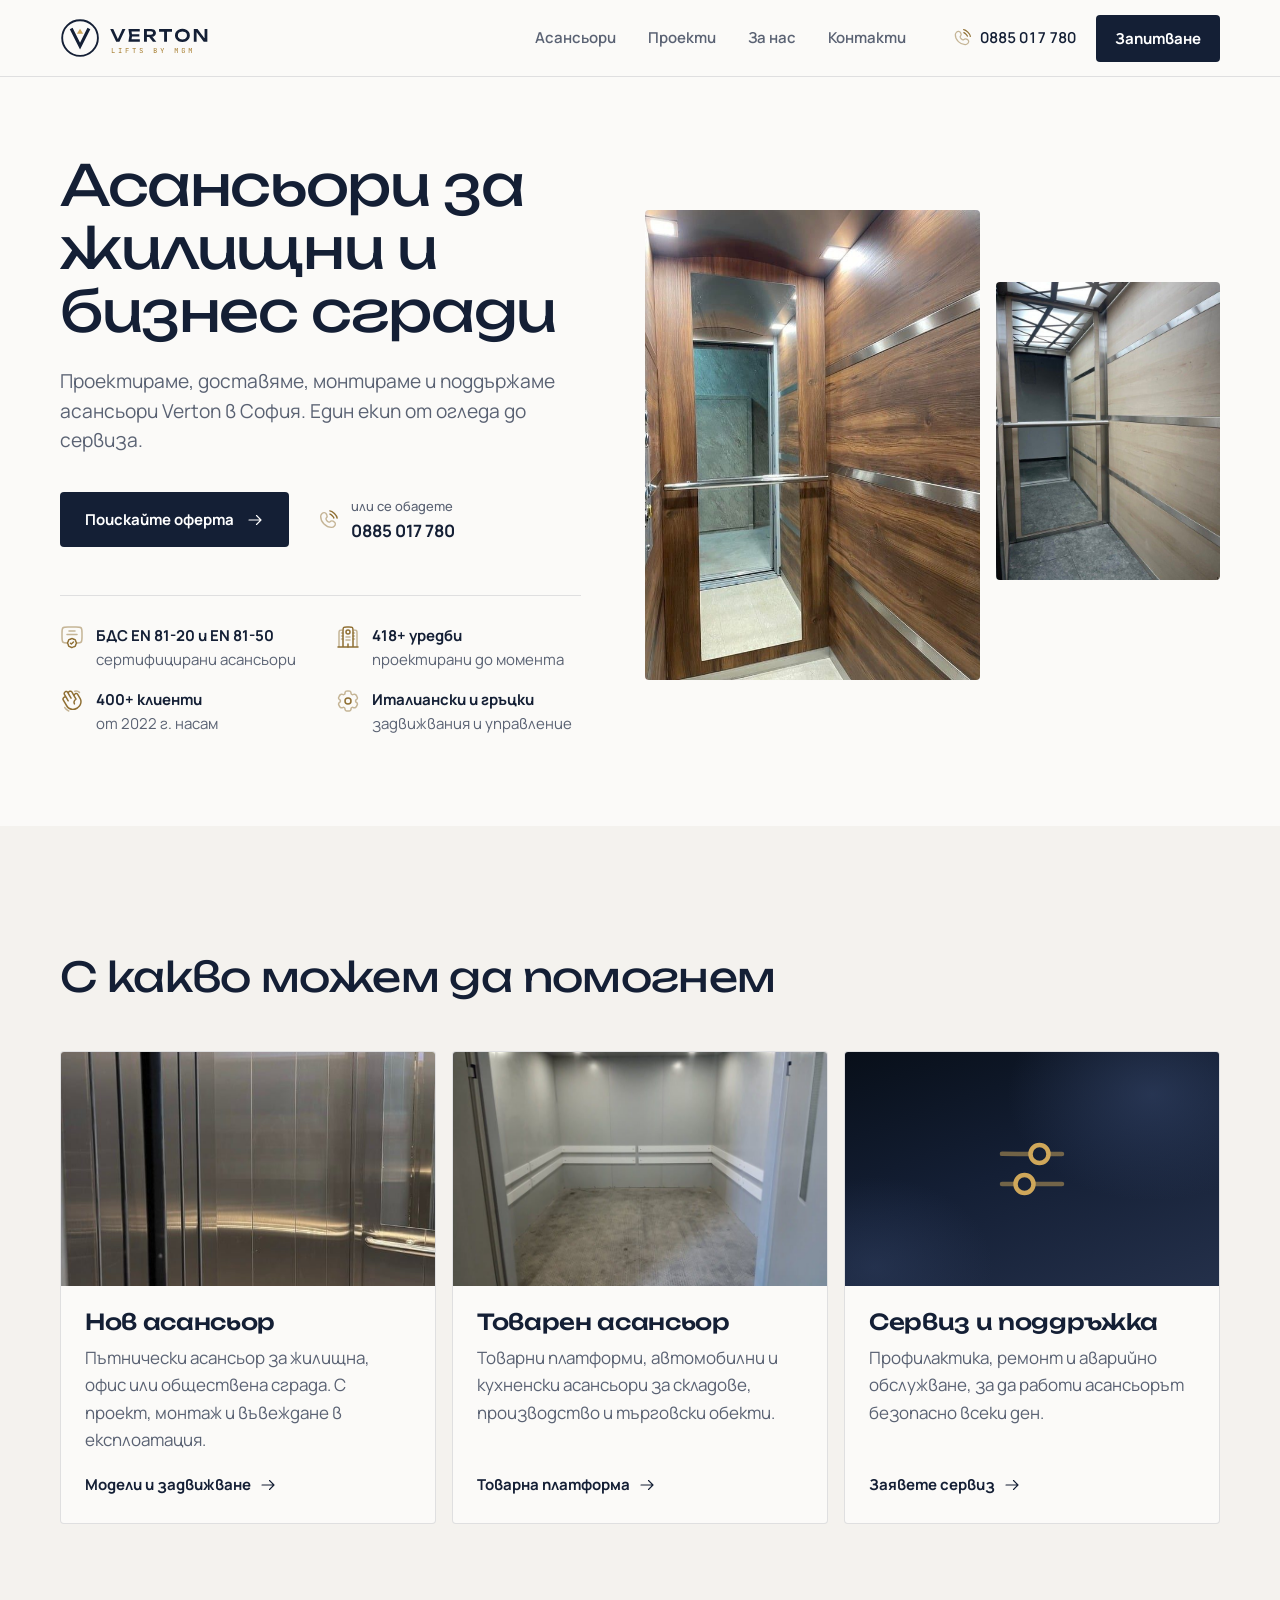
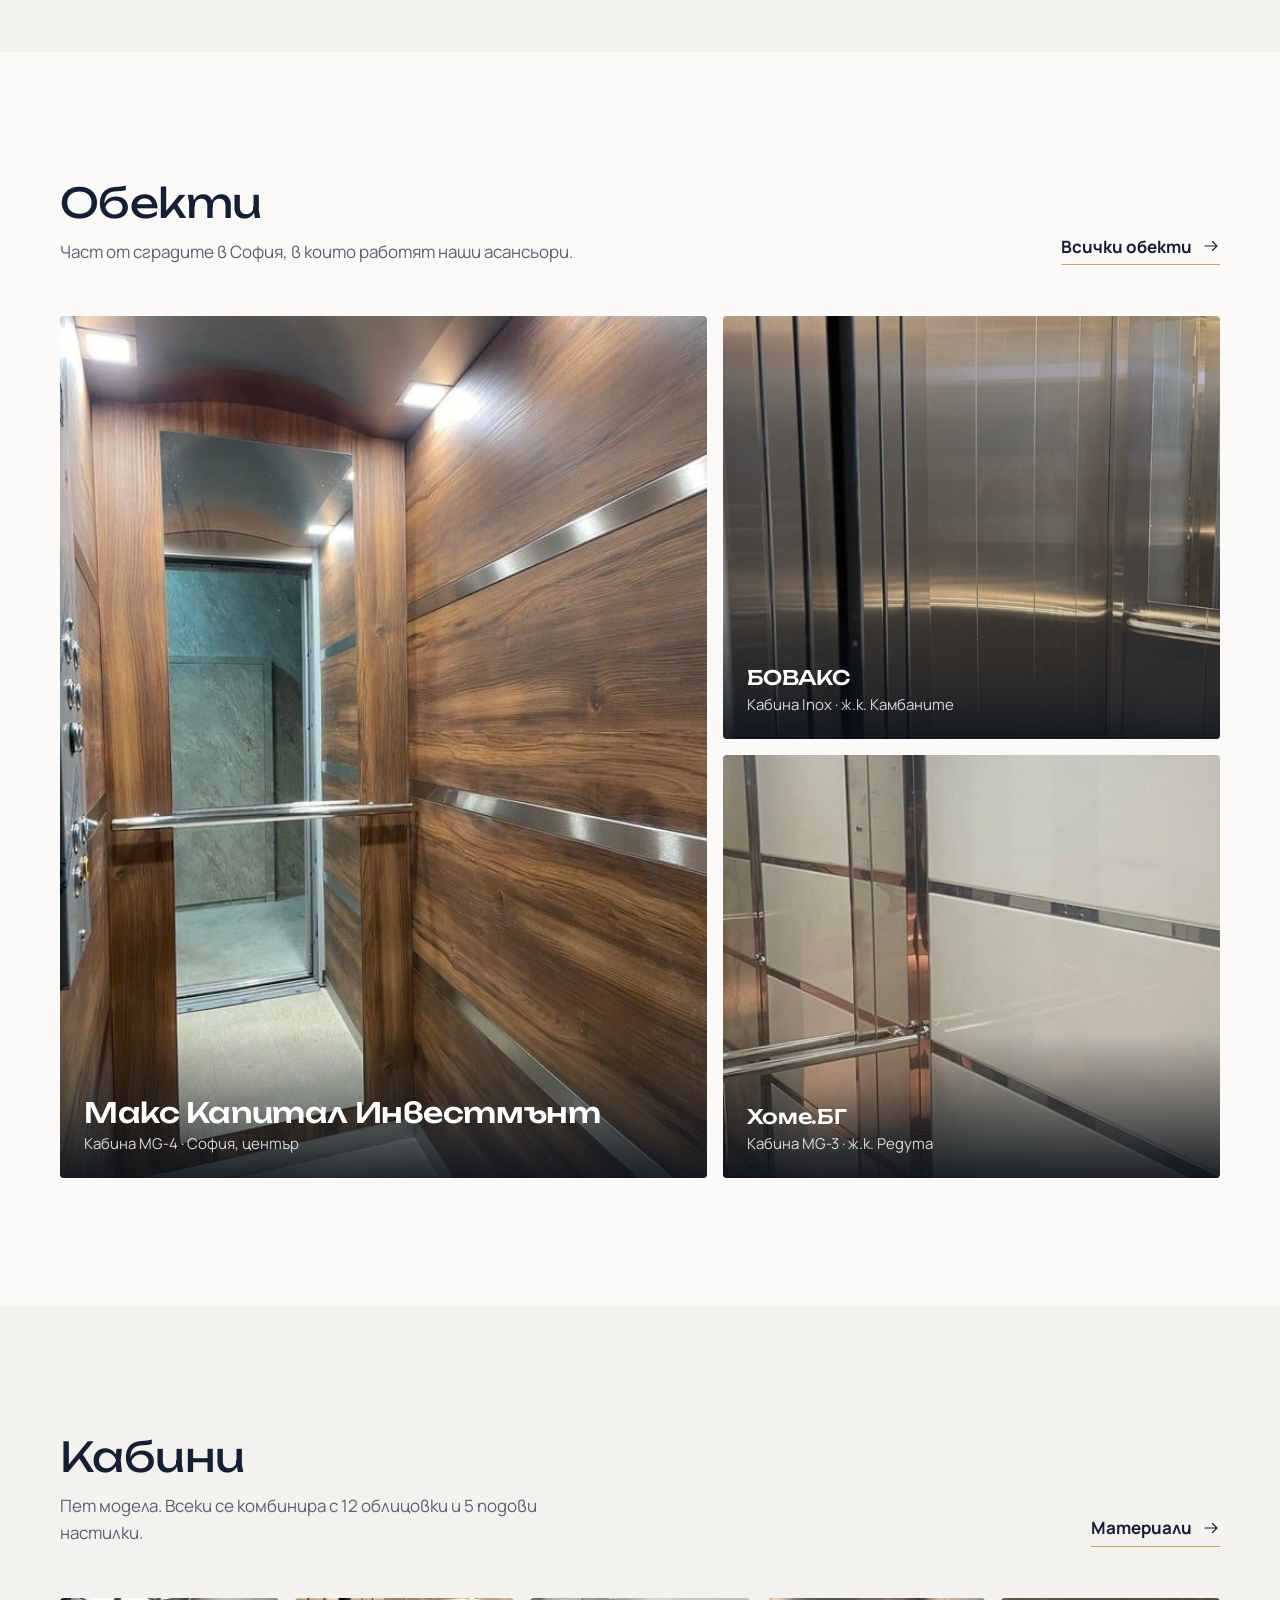
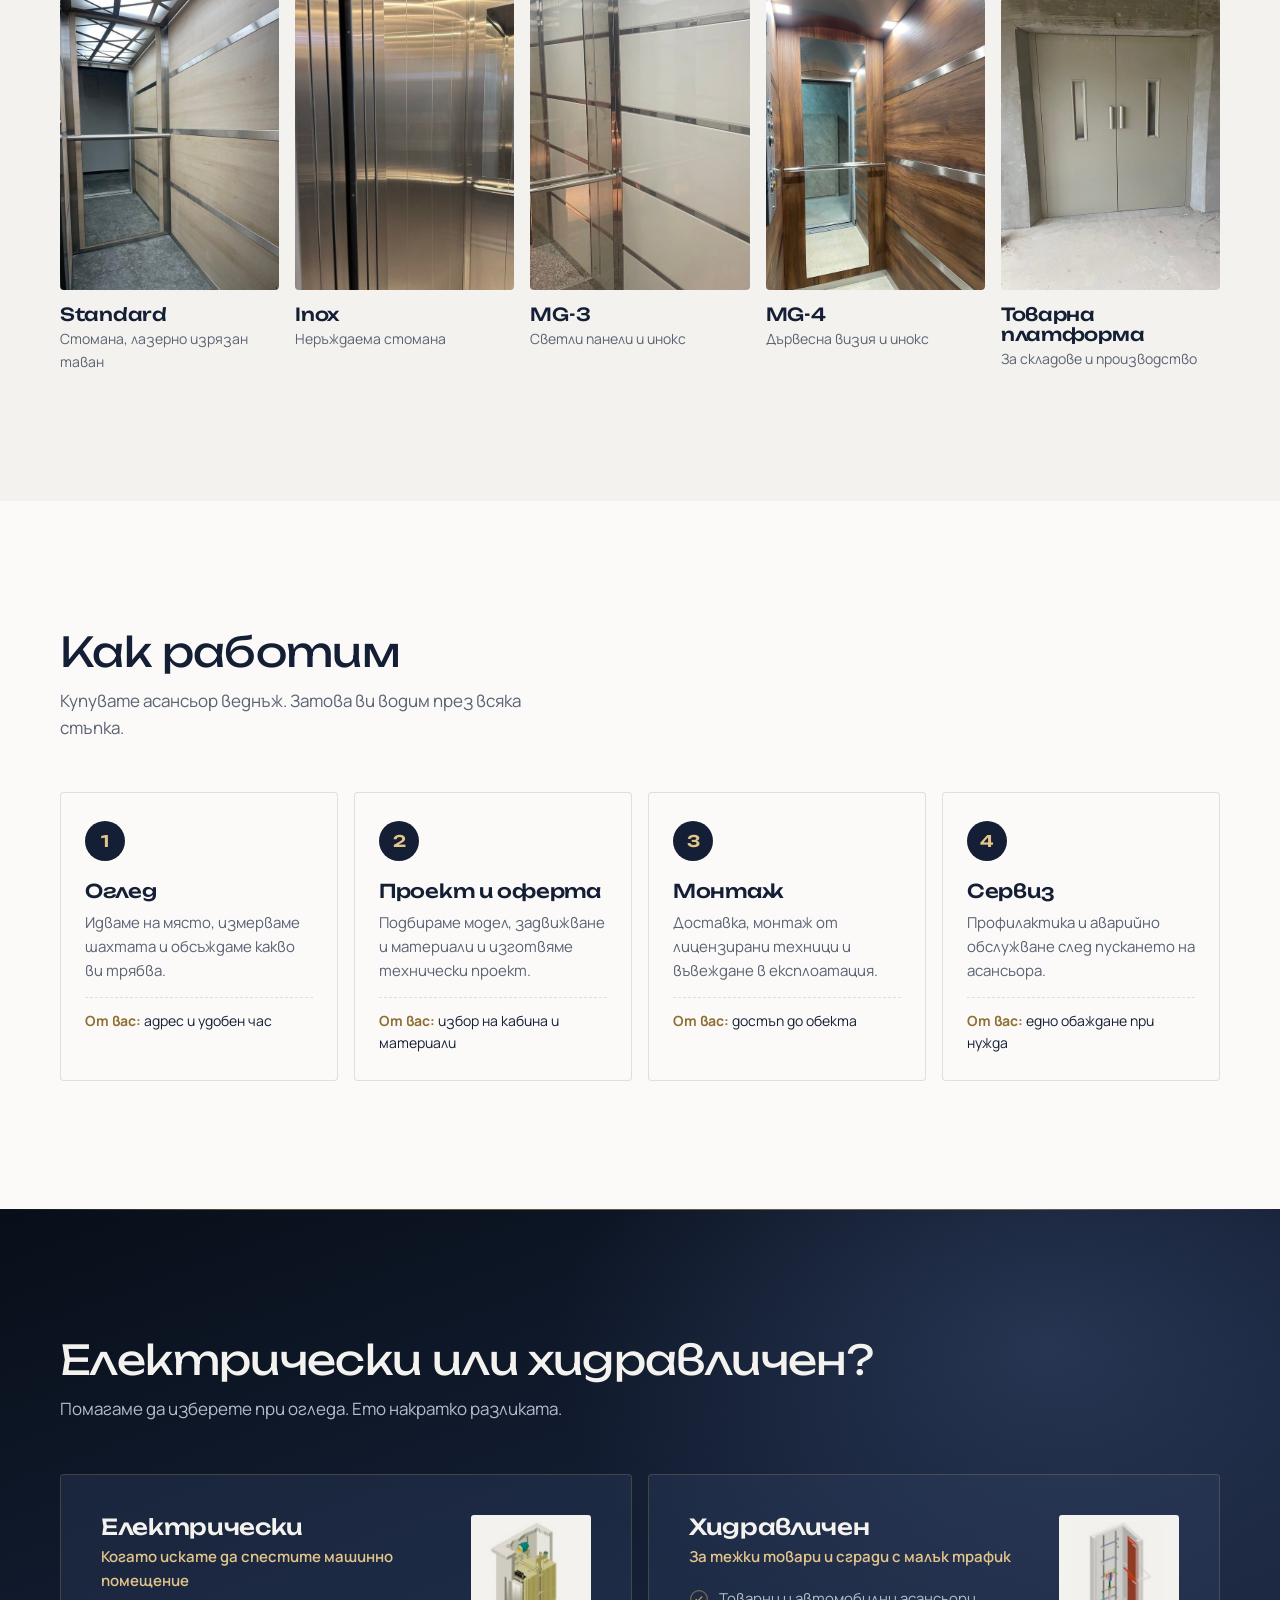
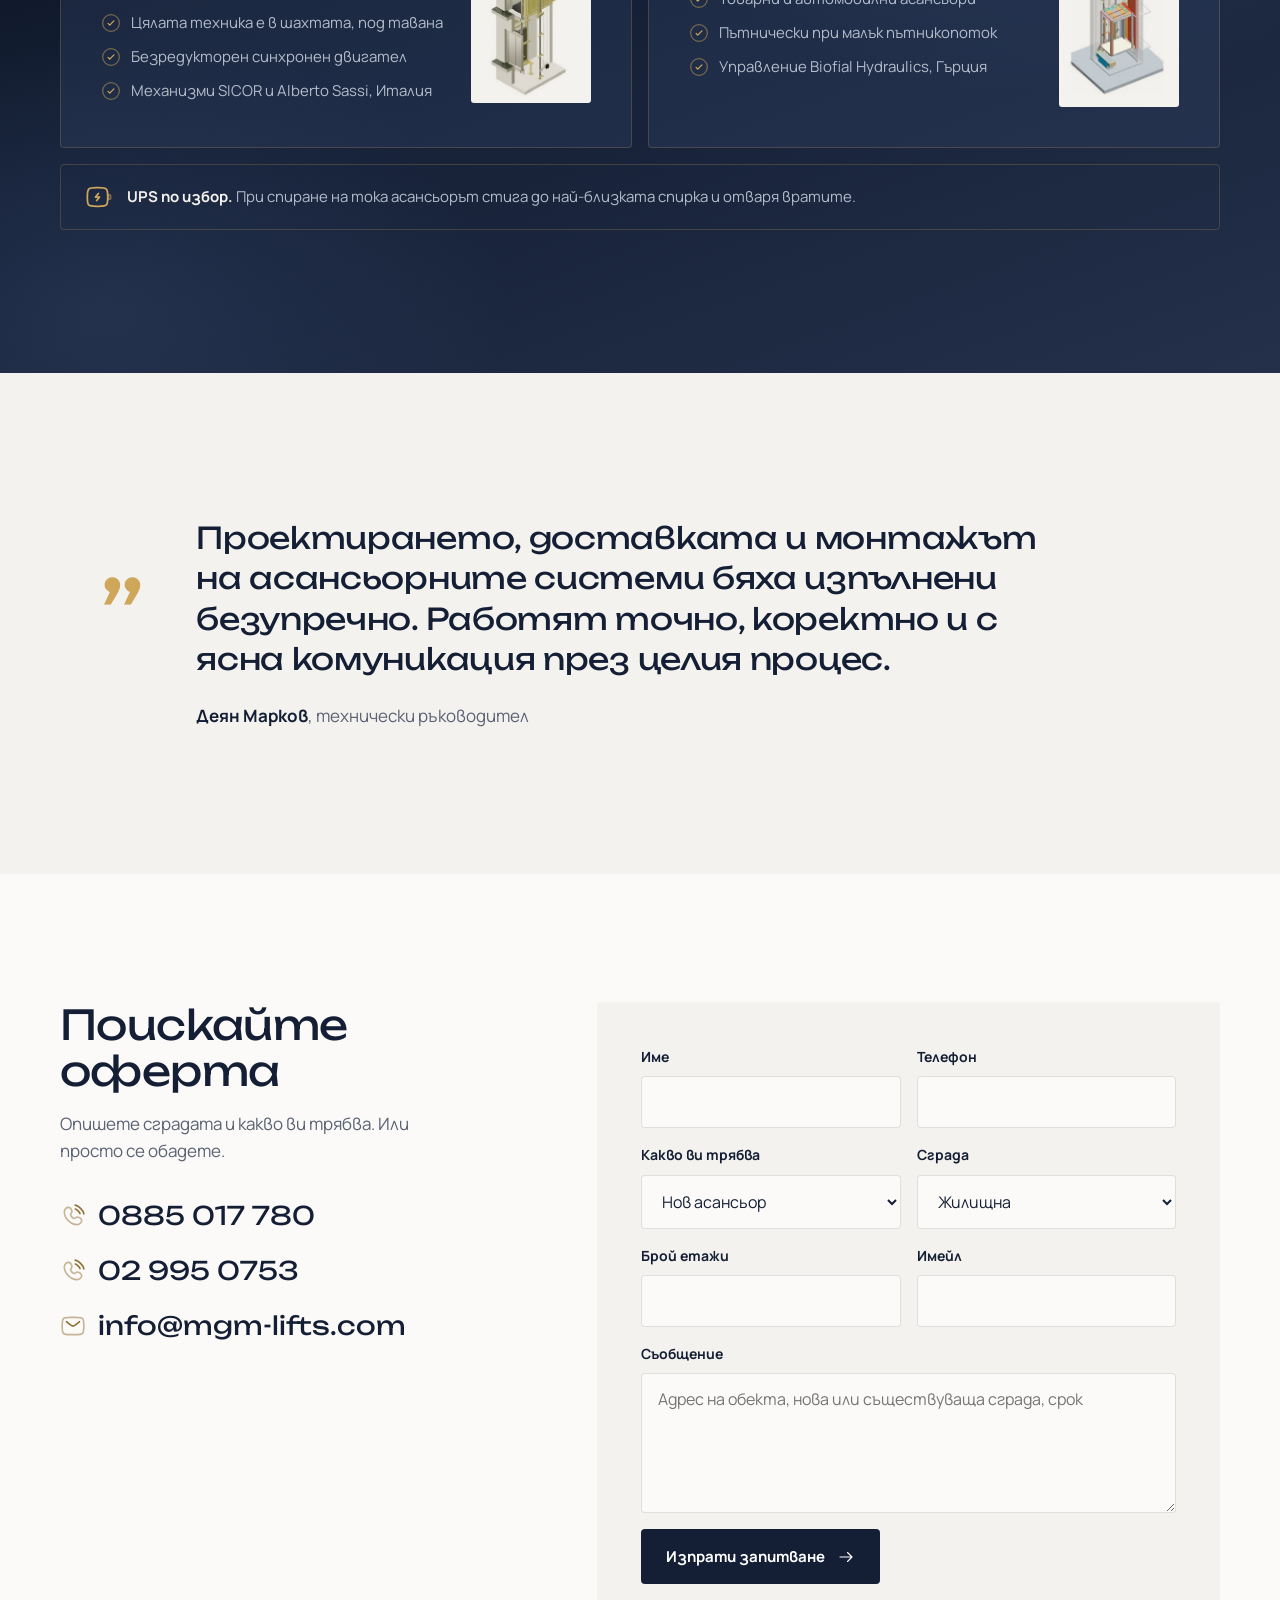
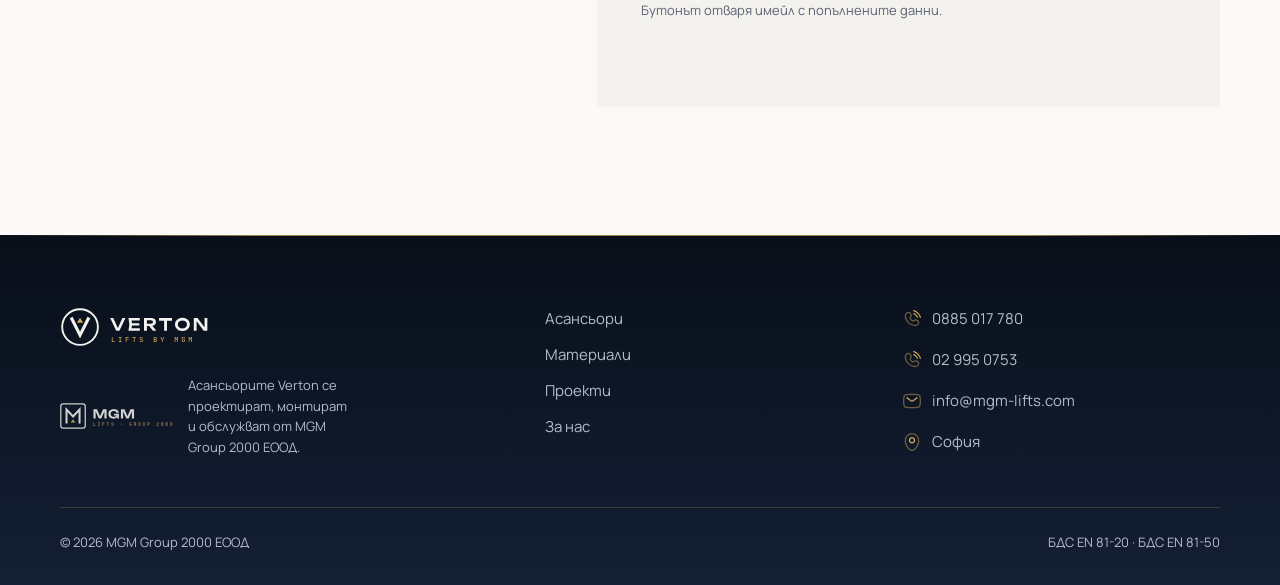
==== commit 5c9cb5f2: "Rebuild home page around buyer journey Add docs/ux-plan.md (personas, content inventory, page order)" ====
--- a/index.html
+++ b/index.html
@@ -3,11 +3,11 @@
 <head>
   <meta charset="utf-8">
   <meta name="viewport" content="width=device-width, initial-scale=1">
-  <title>Verton | Асансьори за вашата сграда</title>
-  <meta name="description" content="Асансьори Verton. Електрически и хидравлични, пътнически и товарни. Проектиране, монтаж и сервиз в София.">
+  <title>Verton | Асансьори за жилищни и бизнес сгради в София</title>
+  <meta name="description" content="Проектиране, доставка, монтаж и сервиз на пътнически и товарни асансьори Verton. Електрически без машинно помещение и хидравлични. София.">
   <meta name="theme-color" content="#141f35">
-  <meta property="og:title" content="Verton | Асансьори за вашата сграда">
-  <meta property="og:description" content="Асансьори Verton. Електрически и хидравлични, пътнически и товарни. Проектиране, монтаж и сервиз в София.">
+  <meta property="og:title" content="Verton | Асансьори за жилищни и бизнес сгради в София">
+  <meta property="og:description" content="Проектиране, доставка, монтаж и сервиз на пътнически и товарни асансьори Verton. Електрически без машинно помещение и хидравлични. София.">
   <meta property="og:type" content="website">
   <meta property="og:image" content="assets/img/kabini/mg-4.jpg">
   <link rel="icon" href="assets/brand/favicon.svg" type="image/svg+xml">
@@ -20,123 +20,197 @@
   <a class="skip-link" href="#main">Към съдържанието</a>
   <header class="site-header">
     <div class="wrap">
-      <a class="brand" href="index.html" aria-label="Verton, начало"><img src="assets/brand/verton-light.svg" alt="Verton" width="241" height="64"></a>
+      <a class="brand" href="index.html" aria-label="Verton, начало"><img src="assets/brand/verton-dark.svg" alt="Verton" width="241" height="64"></a>
       <nav class="nav" id="nav" aria-label="Основна навигация">
         <a href="asansiori.html">Асансьори</a>
         <a href="proekti.html">Проекти</a>
         <a href="za-nas.html">За нас</a>
         <a href="kontakti.html">Контакти</a>
-        <a class="btn nav-mobile-cta" href="kontakti.html">Запитване</a>
+        <a class="btn nav-mobile-cta" href="index.html#zapitvane">Запитване</a>
       </nav>
       <div class="header-cta">
         <a class="header-phone" href="tel:+359885017780"><svg class="ic" viewBox="0 0 24 24" aria-hidden="true"><g fill="none" stroke="currentColor" stroke-linecap="round" stroke-width="1.5"><path d="M14 2s2.2.2 5 3s3 5 3 5m-7.793-4.464s.99.282 2.475 1.767s1.768 2.475 1.768 2.475"/><path d="m10.038 5.316l.649 1.163c.585 1.05.35 2.426-.572 3.349q0 0 0 0s-1.12 1.119.91 3.148c2.027 2.027 3.146.91 3.147.91q0 0 0 0c.923-.923 2.3-1.158 3.349-.573l1.163.65c1.585.884 1.772 3.106.379 4.5c-.837.836-1.863 1.488-2.996 1.53c-1.908.073-5.149-.41-8.4-3.66c-3.25-3.251-3.733-6.492-3.66-8.4c.043-1.133.694-2.159 1.53-2.996c1.394-1.393 3.616-1.206 4.5.38Z" opacity=".5"/></g></svg><span>0885 017 780</span></a>
-        <a class="btn btn-primary" href="kontakti.html">Запитване</a>
+        <a class="btn btn-primary" href="index.html#zapitvane">Запитване</a>
       </div>
       <button class="nav-toggle" type="button" aria-controls="nav" aria-expanded="false" aria-label="Меню"><span></span></button>
     </div>
   </header>
 
   <main id="main">
-    <section class="hero dark" data-floor="1">
-      <div class="wrap hero-grid">
-        <div class="hero-copy">
-          <h1 class="h-xl">Асансьори, създадени за <span class="accent">вашата сграда.</span></h1>
-          <p class="lead">Проектираме, монтираме и поддържаме електрически и хидравлични асансьори.</p>
-          <div class="actions">
-            <a class="btn btn-primary" href="kontakti.html">Запитване <svg class="ic" viewBox="0 0 24 24" aria-hidden="true"><path fill="none" stroke="currentColor" stroke-linecap="round" stroke-linejoin="round" stroke-width="1.5" d="M4 12h16m0 0l-6-6m6 6l-6 6"/></svg></a>
-            <a class="btn btn-ghost" href="asansiori.html">Моделите</a>
-          </div>
-        </div>
-        <div class="lift" aria-label="Кабина MG-4">
-          <div class="lift-display" aria-hidden="true"><span class="arrow">▲</span><span>1</span></div>
-          <div class="lift-car">
-            <img src="assets/img/kabini/mg-4.jpg" alt="Кабина MG-4 с дървесни панели и стоманени профили" width="600" height="800" fetchpriority="high">
-            <div class="lift-door l" aria-hidden="true"></div>
-            <div class="lift-door r" aria-hidden="true"></div>
-          </div>
-        </div>
-      </div>
-    </section>
-
-    <section class="section" data-floor="2">
-      <div class="wrap">
-        <div class="head">
-          <h2 class="h-lg reveal">Модели</h2>
-          <a class="more reveal" href="asansiori.html">Модели и материали <svg class="ic" viewBox="0 0 24 24" aria-hidden="true"><path fill="none" stroke="currentColor" stroke-linecap="round" stroke-linejoin="round" stroke-width="1.5" d="M4 12h16m0 0l-6-6m6 6l-6 6"/></svg></a>
-        </div>
-        <div class="models">
-          <a class="model-card reveal" href="asansiori.html#standard"><figure><img src="assets/img/kabini/standard.jpg" alt="Кабина Standard" loading="lazy" width="600" height="800"></figure><h3>Standard</h3></a>
-          <a class="model-card reveal" href="asansiori.html#inox"><figure><img src="assets/img/kabini/inox.jpg" alt="Кабина Inox" loading="lazy" width="600" height="800"></figure><h3>Inox</h3></a>
-          <a class="model-card reveal" href="asansiori.html#mg-3"><figure><img src="assets/img/kabini/mg-3.jpg" alt="Кабина MG-3" loading="lazy" width="455" height="800"></figure><h3>MG-3</h3></a>
-          <a class="model-card reveal" href="asansiori.html#mg-4"><figure><img src="assets/img/kabini/mg-4.jpg" alt="Кабина MG-4" loading="lazy" width="600" height="800"></figure><h3>MG-4</h3></a>
-          <a class="model-card reveal" href="asansiori.html#tovarna"><figure><img src="assets/img/kabini/tovarna-vrati.jpg" alt="Товарна платформа" loading="lazy" width="600" height="800"></figure><h3>Товарна платформа</h3></a>
-        </div>
-      </div>
-    </section>
-
-    <section class="section tight bone" data-floor="3">
-      <div class="wrap">
-        <div class="trio">
-          <div class="reveal"><svg class="ic ic-lg" viewBox="0 0 24 24" aria-hidden="true"><g fill="none"><path fill="currentColor" d="M13.254 19.424a.75.75 0 0 0-1.061 1.061zm5.254.53l.53.531zM4.045 5.493l.53.53zm-.53 6.315a.75.75 0 1 0 1.06-1.06zm7.762-7.762l.53.53a.75.75 0 0 0 0-1.06zm-5.785 0l-.53-.53zm14.463 8.678l.53-.53a.75.75 0 0 0-1.06 0zm0 5.785l-.53-.53zM8.336 5.926a.75.75 0 0 0 1.06 1.06zm8.678 8.677a.75.75 0 0 0 1.06 1.061zM4.96 3.515L3.515 4.961l1.06 1.061l1.447-1.446zm14.078 16.97l1.446-1.446l-1.06-1.061l-1.447 1.446zm-6.846 0c.667.667 1.219 1.221 1.715 1.6c.514.392 1.054.665 1.708.665v-1.5c-.194 0-.418-.068-.798-.358c-.397-.303-.868-.77-1.564-1.468zm5.785-1.06c-.697.696-1.167 1.164-1.565 1.467c-.38.29-.604.358-.797.358v1.5c.653 0 1.194-.273 1.707-.665c.497-.379 1.049-.933 1.716-1.6zM3.515 4.96c-.667.667-1.221 1.22-1.6 1.716c-.392.513-.665 1.054-.665 1.707h1.5c0-.193.068-.417.358-.797c.303-.398.77-.868 1.468-1.565zm1.06 5.785C3.88 10.05 3.412 9.58 3.109 9.183c-.29-.38-.358-.604-.358-.798h-1.5c0 .654.273 1.194.665 1.708c.379.496.933 1.048 1.6 1.715zm7.232-7.231c-.667-.667-1.219-1.221-1.715-1.6c-.514-.392-1.054-.665-1.708-.665v1.5c.194 0 .418.068.798.358c.397.303.868.77 1.564 1.468zm-5.785 1.06c.697-.696 1.167-1.164 1.565-1.467c.38-.29.604-.358.797-.358v-1.5c-.653 0-1.194.273-1.707.665c-.497.379-1.049.933-1.716 1.6zm13.402 8.679c.697.696 1.165 1.167 1.468 1.564c.29.38.358.604.358.798h1.5c0-.654-.273-1.194-.665-1.708c-.379-.496-.933-1.048-1.6-1.715zm1.061 5.785c.667-.667 1.221-1.22 1.6-1.716c.392-.513.665-1.054.665-1.707h-1.5c0 .193-.068.417-.358.797c-.303.398-.77.868-1.468 1.565zM10.747 3.515l-2.411 2.41l1.06 1.061l2.411-2.41zm8.677 8.678l-2.41 2.41l1.06 1.061l2.411-2.41z" opacity=".5"/><path stroke="currentColor" stroke-width="1.5" d="M4.198 21.678L5 21.411l2.48-.827c.774-.258 1.16-.387 1.525-.56q.647-.308 1.211-.749c.318-.248.607-.537 1.184-1.114l8.521-8.521l.927-.927a3.932 3.932 0 0 0-5.561-5.561l-.927.927l-8.521 8.52c-.577.578-.866.867-1.114 1.185a6.6 6.6 0 0 0-.749 1.211c-.173.364-.302.752-.56 1.526L2.589 19l-.267.802m1.876 1.876l-.802.268a1.06 1.06 0 0 1-1.342-1.342l.268-.802m1.876 1.876l-1.876-1.876"/><path stroke="currentColor" stroke-width="1.5" d="M14.36 4.079s.116 1.97 1.854 3.707C17.952 9.524 19.92 9.64 19.92 9.64" opacity=".5"/></g></svg><h3 class="h-md">Проектиране</h3><p>Оглед, измерване и технически проект.</p></div>
-          <div class="reveal"><svg class="ic ic-lg" viewBox="0 0 24 24" aria-hidden="true"><g fill="none" stroke="currentColor" stroke-width="1.5"><path d="M7.843 3.802C9.872 2.601 10.886 2 12 2s2.128.6 4.157 1.802l.686.406c2.029 1.202 3.043 1.803 3.6 2.792c.557.99.557 2.19.557 4.594v.812c0 2.403 0 3.605-.557 4.594s-1.571 1.59-3.6 2.791l-.686.407C14.128 21.399 13.114 22 12 22s-2.128-.6-4.157-1.802l-.686-.407c-2.029-1.2-3.043-1.802-3.6-2.791C3 16.01 3 14.81 3 12.406v-.812C3 9.19 3 7.989 3.557 7s1.571-1.59 3.6-2.792z" opacity=".5"/><circle cx="12" cy="12" r="3"/></g></svg><h3 class="h-md">Монтаж</h3><p>Доставка и монтаж от лицензирани техници.</p></div>
-          <div class="reveal"><svg class="ic ic-lg" viewBox="0 0 24 24" aria-hidden="true"><g fill="none" stroke="currentColor" stroke-width="1.5"><path d="M3 10.417c0-3.198 0-4.797.378-5.335c.377-.537 1.88-1.052 4.887-2.081l.573-.196C10.405 2.268 11.188 2 12 2s1.595.268 3.162.805l.573.196c3.007 1.029 4.51 1.544 4.887 2.081C21 5.62 21 7.22 21 10.417v1.574c0 5.638-4.239 8.375-6.899 9.536C13.38 21.842 13.02 22 12 22s-1.38-.158-2.101-.473C7.239 20.365 3 17.63 3 11.991z" opacity=".5"/><path stroke-linecap="round" stroke-linejoin="round" d="m9.5 12.4l1.429 1.6l3.571-4"/></g></svg><h3 class="h-md">Сервиз</h3><p>Профилактика и бърза реакция при авария.</p></div>
-        </div>
-      </div>
-    </section>
-
-    <section class="section dark" data-floor="4">
-      <div class="wrap">
-        <div class="head">
-          <h2 class="h-lg reveal">Две системи задвижване</h2>
-          <a class="more reveal" href="asansiori.html#zadvizhvane">Сравнение <svg class="ic" viewBox="0 0 24 24" aria-hidden="true"><path fill="none" stroke="currentColor" stroke-linecap="round" stroke-linejoin="round" stroke-width="1.5" d="M4 12h16m0 0l-6-6m6 6l-6 6"/></svg></a>
-        </div>
-        <div class="drives">
-          <article class="drive reveal">
-            <div><svg class="ic ic-lg" viewBox="0 0 24 24" aria-hidden="true"><g fill="none" stroke="currentColor" stroke-width="1.5"><path d="M13.926 9.705c-.379-.371-.379-.963-.379-2.148v-.31c0-3.285 0-4.927-.923-5.21s-1.913 1.056-3.892 3.734L5.67 9.914c-1.285 1.739-1.928 2.608-1.574 3.291l.018.034c.375.673 1.485.673 3.704.673c1.233 0 1.85 0 2.236.363"/><path d="m13.926 9.706l.02.019c.387.364 1.003.364 2.236.364c2.22 0 3.329 0 3.703.672l.019.034c.354.684-.289 1.553-1.574 3.29l-3.062 4.144c-1.98 2.678-2.969 4.017-3.892 3.734c-.924-.283-.924-1.925-.923-5.21v-.31c0-1.184 0-1.777-.379-2.148l-.02-.02" opacity=".5"/></g></svg><h3 class="h-md">Електрически</h3><p>Без машинно помещение. Цялата техника е в шахтата.</p></div>
-            <div class="drive-img"><img src="assets/img/tehnika/bez-mashinno.jpg" alt="Схема на електрически асансьор без машинно помещение" loading="lazy"></div>
-          </article>
-          <article class="drive reveal">
-            <div><svg class="ic ic-lg" viewBox="0 0 24 24" aria-hidden="true"><g fill="none" stroke="currentColor" stroke-width="1.5"><path d="M10 17.833C10 20.134 8.21 22 6 22s-4-1.866-4-4.167c0-1.44 1.566-3.361 2.738-4.598a1.724 1.724 0 0 1 2.524 0C8.434 14.472 10 16.393 10 17.833Zm12 0C22 20.134 20.21 22 18 22s-4-1.866-4-4.167c0-1.44 1.566-3.361 2.738-4.598a1.724 1.724 0 0 1 2.524 0C20.434 14.472 22 16.393 22 17.833Z"/><path d="M16 7.833C16 10.134 14.21 12 12 12s-4-1.866-4-4.167c0-1.44 1.566-3.361 2.738-4.598a1.724 1.724 0 0 1 2.524 0C14.434 4.472 16 6.393 16 7.833Z" opacity=".5"/></g></svg><h3 class="h-md">Хидравлични</h3><p>За товари, автомобили и сгради с малък трафик.</p></div>
-            <div class="drive-img"><img src="assets/img/tehnika/hidravlichen.jpg" alt="Схема на хидравличен асансьор" loading="lazy"></div>
-          </article>
-        </div>
-      </div>
-    </section>
-
-    <section class="section" data-floor="5">
-      <div class="wrap proof">
-        <p class="proof-text reveal">Над <b>418</b> проектирани асансьорни уредби и над <b>400</b> клиенти от 2022 г.</p>
-        <div class="proof-side reveal">
-          <div class="cert"><svg class="ic" viewBox="0 0 24 24" aria-hidden="true"><g fill="none" stroke="currentColor" stroke-width="1.5"><path d="M7 17.998c-2.175-.012-3.353-.108-4.121-.877C2 16.243 2 14.828 2 12V8c0-2.828 0-4.243.879-5.121C3.757 2 5.172 2 8 2h8c2.828 0 4.243 0 5.121.879C22 3.757 22 5.172 22 8v4c0 2.828 0 4.243-.879 5.121c-.73.73-1.829.854-3.801.875l-.82.002" opacity=".5"/><path stroke-linecap="round" d="M9 6h6M7 9.5h10" opacity=".5"/><path d="M10.89 13.945a1.71 1.71 0 0 1 2.22 0c.273.234.614.375.973.404a1.71 1.71 0 0 1 1.569 1.568c.028.36.17.7.403.974a1.71 1.71 0 0 1 0 2.218a1.7 1.7 0 0 0-.403.974a1.71 1.71 0 0 1-1.57 1.569a1.7 1.7 0 0 0-.973.403a1.71 1.71 0 0 1-2.218 0a1.7 1.7 0 0 0-.974-.404a1.71 1.71 0 0 1-1.568-1.568a1.7 1.7 0 0 0-.404-.974a1.71 1.71 0 0 1 0-2.218a1.7 1.7 0 0 0 .404-.974a1.71 1.71 0 0 1 1.568-1.568c.36-.029.7-.17.974-.404Z"/><path stroke-linecap="round" stroke-linejoin="round" d="m10.5 18.2l.857.8l2.143-2"/></g></svg>БДС EN 81-20 и EN 81-50</div>
-          <a class="more" href="za-nas.html">MGM Group 2000 <svg class="ic" viewBox="0 0 24 24" aria-hidden="true"><path fill="none" stroke="currentColor" stroke-linecap="round" stroke-linejoin="round" stroke-width="1.5" d="M4 12h16m0 0l-6-6m6 6l-6 6"/></svg></a>
-        </div>
-      </div>
-    </section>
-
-    <section class="section bone" data-floor="6">
-      <div class="wrap">
-        <div class="head">
-          <h2 class="h-lg reveal">Проекти</h2>
-          <a class="more reveal" href="proekti.html">Всички проекти <svg class="ic" viewBox="0 0 24 24" aria-hidden="true"><path fill="none" stroke="currentColor" stroke-linecap="round" stroke-linejoin="round" stroke-width="1.5" d="M4 12h16m0 0l-6-6m6 6l-6 6"/></svg></a>
-        </div>
-        <div class="projects">
-          <div class="project reveal"><span class="client">БОВАКС ООД</span><span class="meta">Inox</span><span class="meta">ж.к. Камбаните</span><span class="thumb"><img src="assets/img/kabini/inox.jpg" alt="" loading="lazy"></span></div>
-          <div class="project reveal"><span class="client">Хоме.БГ</span><span class="meta">MG-3</span><span class="meta">ж.к. Редута</span><span class="thumb"><img src="assets/img/kabini/mg-3.jpg" alt="" loading="lazy"></span></div>
-          <div class="project reveal"><span class="client">Макс Капитал Инвестмънт</span><span class="meta">MG-4</span><span class="meta">Център</span><span class="thumb"><img src="assets/img/kabini/mg-4.jpg" alt="" loading="lazy"></span></div>
-        </div>
-      </div>
-    </section>
-
-    <section class="section dark" data-floor="7">
-      <div class="wrap cta">
-        <h2 class="h-lg reveal">Имате обект? Да го огледаме.</h2>
-        <div class="cta-side reveal">
-          <a class="big-phone" href="tel:+359885017780">0885 017 780</a>
-          <a class="btn btn-primary" href="kontakti.html">Запитване <svg class="ic" viewBox="0 0 24 24" aria-hidden="true"><path fill="none" stroke="currentColor" stroke-linecap="round" stroke-linejoin="round" stroke-width="1.5" d="M4 12h16m0 0l-6-6m6 6l-6 6"/></svg></a>
-        </div>
+    <section class="intro">
+      <div class="wrap intro-grid">
+        <div>
+          <h1>Асансьори за жилищни и бизнес сгради</h1>
+          <p class="lead">Проектираме, доставяме, монтираме и поддържаме асансьори Verton в София. Един екип от огледа до сервиза.</p>
+          <div class="intro-actions">
+            <a class="btn btn-primary" href="#zapitvane">Поискайте оферта <svg class="ic" viewBox="0 0 24 24" aria-hidden="true"><path fill="none" stroke="currentColor" stroke-linecap="round" stroke-linejoin="round" stroke-width="1.5" d="M4 12h16m0 0l-6-6m6 6l-6 6"/></svg></a>
+            <a class="call" href="tel:+359885017780"><svg class="ic" viewBox="0 0 24 24" aria-hidden="true"><g fill="none" stroke="currentColor" stroke-linecap="round" stroke-width="1.5"><path d="M14 2s2.2.2 5 3s3 5 3 5m-7.793-4.464s.99.282 2.475 1.767s1.768 2.475 1.768 2.475"/><path d="m10.038 5.316l.649 1.163c.585 1.05.35 2.426-.572 3.349q0 0 0 0s-1.12 1.119.91 3.148c2.027 2.027 3.146.91 3.147.91q0 0 0 0c.923-.923 2.3-1.158 3.349-.573l1.163.65c1.585.884 1.772 3.106.379 4.5c-.837.836-1.863 1.488-2.996 1.53c-1.908.073-5.149-.41-8.4-3.66c-3.25-3.251-3.733-6.492-3.66-8.4c.043-1.133.694-2.159 1.53-2.996c1.394-1.393 3.616-1.206 4.5.38Z" opacity=".5"/></g></svg><span><small>или се обадете</small><b>0885 017 780</b></span></a>
+          </div>
+          <ul class="facts-row">
+            <li><svg class="ic" viewBox="0 0 24 24" aria-hidden="true"><g fill="none" stroke="currentColor" stroke-width="1.5"><path d="M7 17.998c-2.175-.012-3.353-.108-4.121-.877C2 16.243 2 14.828 2 12V8c0-2.828 0-4.243.879-5.121C3.757 2 5.172 2 8 2h8c2.828 0 4.243 0 5.121.879C22 3.757 22 5.172 22 8v4c0 2.828 0 4.243-.879 5.121c-.73.73-1.829.854-3.801.875l-.82.002" opacity=".5"/><path stroke-linecap="round" d="M9 6h6M7 9.5h10" opacity=".5"/><path d="M10.89 13.945a1.71 1.71 0 0 1 2.22 0c.273.234.614.375.973.404a1.71 1.71 0 0 1 1.569 1.568c.028.36.17.7.403.974a1.71 1.71 0 0 1 0 2.218a1.7 1.7 0 0 0-.403.974a1.71 1.71 0 0 1-1.57 1.569a1.7 1.7 0 0 0-.973.403a1.71 1.71 0 0 1-2.218 0a1.7 1.7 0 0 0-.974-.404a1.71 1.71 0 0 1-1.568-1.568a1.7 1.7 0 0 0-.404-.974a1.71 1.71 0 0 1 0-2.218a1.7 1.7 0 0 0 .404-.974a1.71 1.71 0 0 1 1.568-1.568c.36-.029.7-.17.974-.404Z"/><path stroke-linecap="round" stroke-linejoin="round" d="m10.5 18.2l.857.8l2.143-2"/></g></svg><span><b>БДС EN 81-20 и EN 81-50</b><br>сертифицирани асансьори</span></li>
+            <li><svg class="ic" viewBox="0 0 24 24" aria-hidden="true"><g fill="none" stroke="currentColor" stroke-width="1.5"><path stroke-linecap="round" d="M22 22H2"/><path d="M17 22V6c0-1.886 0-2.828-.586-3.414S14.886 2 13 2h-2c-1.886 0-2.828 0-3.414.586S7 4.114 7 6v16"/><path d="M21 22V8.5c0-1.404 0-2.107-.337-2.611a2 2 0 0 0-.552-.552C19.607 5 18.904 5 17.5 5M3 22V8.5c0-1.404 0-2.107.337-2.611a2 2 0 0 1 .552-.552C4.393 5 5.096 5 6.5 5" opacity=".5"/><path stroke-linecap="round" d="M12 22v-3"/><path stroke-linecap="round" d="M10 12h4m-8.5-1H7m-1.5 3H7m10-3h1.5M17 14h1.5m-13-6H7m10 0h1.5M10 15h4" opacity=".5"/><circle cx="12" cy="7" r="2"/></g></svg><span><b>418+ уредби</b><br>проектирани до момента</span></li>
+            <li><svg class="ic" viewBox="0 0 24 24" aria-hidden="true"><g fill="none"><path stroke="currentColor" stroke-linecap="round" stroke-width="1.5" d="M8.784 22c-1.685-.752-3.077-1.924-3.992-3.493M14.825 2.186c1.677-.477 3.408-.023 4.617 1.211" opacity=".5"/><path fill="currentColor" d="m4.01 8.367l-.372-.652zm2.492.5l.648-.377zm-3.3 1.886l-.647.378zm4.495-7.38l.648-.378zm.842 1.443l-.648.378zm1.877 4.71a.75.75 0 0 0 1.296-.756zm-2.878 2.607a.75.75 0 1 0 1.296-.756zm-3.14-6.875l-.648.378zm7.44-2.327l.648-.378zm2.526 4.33l.648-.377zm1.683 2.888l.373.651a.75.75 0 0 0 .275-1.029zm1.616-4.773l-.648.378zm2.526 4.331l.648-.378zM6.99 17.25l.648-.378zm9.967 2.003l-.373-.65zM13.784 15.3a.75.75 0 0 0 1.296-.756zM4.383 9.018c.633-.362 1.257-.14 1.471.227L7.15 8.49c-.716-1.228-2.323-1.454-3.512-.775zm-.745-1.303c-1.19.681-1.803 2.182-1.083 3.416l1.296-.756c-.21-.36-.1-.996.532-1.357zM7.05 3.75l.842 1.444l1.296-.756l-.842-1.443zm.842 1.444l2.525 4.331l1.296-.755l-2.525-4.332zm.943 6.183L7.15 8.49l-1.296.755l1.684 2.888zM7.15 8.49L5.045 4.88l-1.295.756l2.104 3.61zM5.577 3.523c.634-.362 1.258-.14 1.472.227l1.296-.755C7.629 1.767 6.022 1.54 4.833 2.22zM4.833 2.22c-1.19.681-1.803 2.182-1.083 3.416l1.295-.756c-.21-.36-.099-.996.532-1.357zm6.357 1.088l2.526 4.332l1.296-.756l-2.526-4.331zm2.526 4.332l1.684 2.887l1.295-.756l-1.683-2.887zM9.719 3.08c.633-.361 1.257-.139 1.471.228l1.296-.755c-.716-1.228-2.323-1.454-3.512-.774zm-.745-1.3c-1.19.68-1.803 2.181-1.083 3.415l1.296-.756c-.21-.36-.1-.996.532-1.357zm8.041 3.975l2.526 4.331l1.296-.756L18.31 5zm-1.471-.228c.633-.362 1.257-.14 1.471.228l1.296-.756c-.716-1.227-2.323-1.453-3.512-.774zm-.745-1.302c-1.19.68-1.803 2.182-1.083 3.416l1.296-.756c-.21-.36-.1-.997.532-1.358zM2.555 11.131l3.788 6.497l1.296-.756l-3.788-6.497zm14.03 7.471c-3.367 1.924-7.337 1.029-8.946-1.73l-1.296.756c2.111 3.62 7.065 4.518 10.987 2.276zm2.956-8.517c1.605 2.753.41 6.594-2.956 8.517l.745 1.302c3.924-2.242 5.621-6.949 3.507-10.575zm-4.461 4.46c-.675-1.159-.203-2.863 1.34-3.745l-.745-1.302c-2.102 1.201-3.075 3.77-1.891 5.802z"/></g></svg><span><b>400+ клиенти</b><br>от 2022 г. насам</span></li>
+            <li><svg class="ic" viewBox="0 0 24 24" aria-hidden="true"><g fill="none" stroke="currentColor" stroke-width="1.5"><circle cx="12" cy="12" r="3"/><path d="M13.765 2.152C13.398 2 12.932 2 12 2s-1.398 0-1.765.152a2 2 0 0 0-1.083 1.083c-.092.223-.129.484-.143.863a1.62 1.62 0 0 1-.79 1.353a1.62 1.62 0 0 1-1.567.008c-.336-.178-.579-.276-.82-.308a2 2 0 0 0-1.478.396C4.04 5.79 3.806 6.193 3.34 7s-.7 1.21-.751 1.605a2 2 0 0 0 .396 1.479c.148.192.355.353.676.555c.473.297.777.803.777 1.361s-.304 1.064-.777 1.36c-.321.203-.529.364-.676.556a2 2 0 0 0-.396 1.479c.052.394.285.798.75 1.605c.467.807.7 1.21 1.015 1.453a2 2 0 0 0 1.479.396c.24-.032.483-.13.819-.308a1.62 1.62 0 0 1 1.567.008c.483.28.77.795.79 1.353c.014.38.05.64.143.863a2 2 0 0 0 1.083 1.083C10.602 22 11.068 22 12 22s1.398 0 1.765-.152a2 2 0 0 0 1.083-1.083c.092-.223.129-.483.143-.863c.02-.558.307-1.074.79-1.353a1.62 1.62 0 0 1 1.567-.008c.336.178.579.276.819.308a2 2 0 0 0 1.479-.396c.315-.242.548-.646 1.014-1.453s.7-1.21.751-1.605a2 2 0 0 0-.396-1.479c-.148-.192-.355-.353-.676-.555A1.62 1.62 0 0 1 19.562 12c0-.558.304-1.064.777-1.36c.321-.203.529-.364.676-.556a2 2 0 0 0 .396-1.479c-.052-.394-.285-.798-.75-1.605c-.467-.807-.7-1.21-1.015-1.453a2 2 0 0 0-1.479-.396c-.24.032-.483.13-.82.308a1.62 1.62 0 0 1-1.566-.008a1.62 1.62 0 0 1-.79-1.353c-.014-.38-.05-.64-.143-.863a2 2 0 0 0-1.083-1.083Z" opacity=".5"/></g></svg><span><b>Италиански и гръцки</b><br>задвижвания и управление</span></li>
+          </ul>
+        </div>
+        <div class="intro-photos">
+          <figure><img src="assets/img/kabini/mg-4.jpg" alt="Кабина Verton MG-4 с дървесни панели" width="600" height="800" fetchpriority="high"></figure>
+          <figure><img src="assets/img/kabini/standard.jpg" alt="Кабина Verton Standard" width="600" height="800"></figure>
+        </div>
+      </div>
+    </section>
+
+    <section class="section bone">
+      <div class="wrap">
+        <div class="sec-title"><div><h2>С какво можем да помогнем</h2></div></div>
+        <div class="needs">
+          <a class="need" href="asansiori.html">
+            <figure><img src="assets/img/kabini/inox.jpg" alt="" loading="lazy"></figure>
+            <div class="need-body"><h3>Нов асансьор</h3><p>Пътнически асансьор за жилищна, офис или обществена сграда. С проект, монтаж и въвеждане в експлоатация.</p><span class="go">Модели и задвижване <svg class="ic" viewBox="0 0 24 24" aria-hidden="true"><path fill="none" stroke="currentColor" stroke-linecap="round" stroke-linejoin="round" stroke-width="1.5" d="M4 12h16m0 0l-6-6m6 6l-6 6"/></svg></span></div>
+          </a>
+          <a class="need" href="asansiori.html#tovarna">
+            <figure><img src="assets/img/kabini/tovarna-kabina.jpg" alt="" loading="lazy"></figure>
+            <div class="need-body"><h3>Товарен асансьор</h3><p>Товарни платформи, автомобилни и кухненски асансьори за складове, производство и търговски обекти.</p><span class="go">Товарна платформа <svg class="ic" viewBox="0 0 24 24" aria-hidden="true"><path fill="none" stroke="currentColor" stroke-linecap="round" stroke-linejoin="round" stroke-width="1.5" d="M4 12h16m0 0l-6-6m6 6l-6 6"/></svg></span></div>
+          </a>
+          <a class="need" href="index.html?tema=Сервиз#zapitvane">
+            <div class="need-icon"><svg class="ic" viewBox="0 0 24 24" aria-hidden="true"><g fill="none" stroke="currentColor" stroke-width="1.5"><path d="M9.5 14a3 3 0 1 1 0 6a3 3 0 0 1 0-6Zm5-10a3 3 0 1 0 0 6a3 3 0 0 0 0-6Z"/><path stroke-linecap="round" d="M13 17h9M11 7l-9-.042M2 17h4M22 7h-4" opacity=".5"/></g></svg></div>
+            <div class="need-body"><h3>Сервиз и поддръжка</h3><p>Профилактика, ремонт и аварийно обслужване, за да работи асансьорът безопасно всеки ден.</p><span class="go">Заявете сервиз <svg class="ic" viewBox="0 0 24 24" aria-hidden="true"><path fill="none" stroke="currentColor" stroke-linecap="round" stroke-linejoin="round" stroke-width="1.5" d="M4 12h16m0 0l-6-6m6 6l-6 6"/></svg></span></div>
+          </a>
+        </div>
+      </div>
+    </section>
+
+    <section class="section">
+      <div class="wrap">
+        <div class="sec-title">
+          <div><h2>Обекти</h2><p>Част от сградите в София, в които работят наши асансьори.</p></div>
+          <a class="more" href="proekti.html">Всички обекти <svg class="ic" viewBox="0 0 24 24" aria-hidden="true"><path fill="none" stroke="currentColor" stroke-linecap="round" stroke-linejoin="round" stroke-width="1.5" d="M4 12h16m0 0l-6-6m6 6l-6 6"/></svg></a>
+        </div>
+        <div class="works">
+          <a class="work" href="proekti.html"><img src="assets/img/kabini/mg-4.jpg" alt="Кабина MG-4" loading="lazy"><div class="work-info"><h3>Макс Капитал Инвестмънт</h3><p>Кабина MG-4 · София, център</p></div></a>
+          <a class="work" href="proekti.html"><img src="assets/img/kabini/inox.jpg" alt="Кабина Inox" loading="lazy"><div class="work-info"><h3>БОВАКС</h3><p>Кабина Inox · ж.к. Камбаните</p></div></a>
+          <a class="work" href="proekti.html"><img src="assets/img/kabini/mg-3.jpg" alt="Кабина MG-3" loading="lazy"><div class="work-info"><h3>Хоме.БГ</h3><p>Кабина MG-3 · ж.к. Редута</p></div></a>
+        </div>
+      </div>
+    </section>
+
+    <section class="section bone">
+      <div class="wrap">
+        <div class="sec-title">
+          <div><h2>Кабини</h2><p>Пет модела. Всеки се комбинира с 12 облицовки и 5 подови настилки.</p></div>
+          <a class="more" href="asansiori.html#materiali">Материали <svg class="ic" viewBox="0 0 24 24" aria-hidden="true"><path fill="none" stroke="currentColor" stroke-linecap="round" stroke-linejoin="round" stroke-width="1.5" d="M4 12h16m0 0l-6-6m6 6l-6 6"/></svg></a>
+        </div>
+        <div class="models-big">
+          <a href="asansiori.html#standard"><figure><img src="assets/img/kabini/standard.jpg" alt="Кабина Standard" loading="lazy"></figure><h3>Standard</h3><p>Стомана, лазерно изрязан таван</p></a>
+          <a href="asansiori.html#inox"><figure><img src="assets/img/kabini/inox.jpg" alt="Кабина Inox" loading="lazy"></figure><h3>Inox</h3><p>Неръждаема стомана</p></a>
+          <a href="asansiori.html#mg-3"><figure><img src="assets/img/kabini/mg-3.jpg" alt="Кабина MG-3" loading="lazy"></figure><h3>MG-3</h3><p>Светли панели и инокс</p></a>
+          <a href="asansiori.html#mg-4"><figure><img src="assets/img/kabini/mg-4.jpg" alt="Кабина MG-4" loading="lazy"></figure><h3>MG-4</h3><p>Дървесна визия и инокс</p></a>
+          <a href="asansiori.html#tovarna"><figure><img src="assets/img/kabini/tovarna-vrati.jpg" alt="Товарна платформа" loading="lazy"></figure><h3>Товарна платформа</h3><p>За складове и производство</p></a>
+        </div>
+      </div>
+    </section>
+
+    <section class="section">
+      <div class="wrap">
+        <div class="sec-title"><div><h2>Как работим</h2><p>Купувате асансьор веднъж. Затова ви водим през всяка стъпка.</p></div></div>
+        <ol class="steps">
+          <li><h3>Оглед</h3><p>Идваме на място, измерваме шахтата и обсъждаме какво ви трябва.</p><span class="you"><b>От вас:</b> адрес и удобен час</span></li>
+          <li><h3>Проект и оферта</h3><p>Подбираме модел, задвижване и материали и изготвяме технически проект.</p><span class="you"><b>От вас:</b> избор на кабина и материали</span></li>
+          <li><h3>Монтаж</h3><p>Доставка, монтаж от лицензирани техници и въвеждане в експлоатация.</p><span class="you"><b>От вас:</b> достъп до обекта</span></li>
+          <li><h3>Сервиз</h3><p>Профилактика и аварийно обслужване след пускането на асансьора.</p><span class="you"><b>От вас:</b> едно обаждане при нужда</span></li>
+        </ol>
+      </div>
+    </section>
+
+    <section class="section dark">
+      <div class="wrap">
+        <div class="sec-title"><div><h2>Електрически или хидравличен?</h2><p>Помагаме да изберете при огледа. Ето накратко разликата.</p></div></div>
+        <div class="choose">
+          <div>
+            <div>
+              <h3>Електрически</h3>
+              <p class="sub">Когато искате да спестите машинно помещение</p>
+              <ul>
+                <li><svg class="ic" viewBox="0 0 24 24" aria-hidden="true"><g fill="none" stroke="currentColor" stroke-width="1.5"><circle cx="12" cy="12" r="10" opacity=".5"/><path stroke-linecap="round" stroke-linejoin="round" d="m8.5 12.5l2 2l5-5"/></g></svg>Цялата техника е в шахтата, под тавана</li>
+                <li><svg class="ic" viewBox="0 0 24 24" aria-hidden="true"><g fill="none" stroke="currentColor" stroke-width="1.5"><circle cx="12" cy="12" r="10" opacity=".5"/><path stroke-linecap="round" stroke-linejoin="round" d="m8.5 12.5l2 2l5-5"/></g></svg>Безредукторен синхронен двигател</li>
+                <li><svg class="ic" viewBox="0 0 24 24" aria-hidden="true"><g fill="none" stroke="currentColor" stroke-width="1.5"><circle cx="12" cy="12" r="10" opacity=".5"/><path stroke-linecap="round" stroke-linejoin="round" d="m8.5 12.5l2 2l5-5"/></g></svg>Механизми SICOR и Alberto Sassi, Италия</li>
+              </ul>
+            </div>
+            <figure><img src="assets/img/tehnika/bez-mashinno.jpg" alt="Схема на електрически асансьор без машинно помещение" loading="lazy"></figure>
+          </div>
+          <div>
+            <div>
+              <h3>Хидравличен</h3>
+              <p class="sub">За тежки товари и сгради с малък трафик</p>
+              <ul>
+                <li><svg class="ic" viewBox="0 0 24 24" aria-hidden="true"><g fill="none" stroke="currentColor" stroke-width="1.5"><circle cx="12" cy="12" r="10" opacity=".5"/><path stroke-linecap="round" stroke-linejoin="round" d="m8.5 12.5l2 2l5-5"/></g></svg>Товарни и автомобилни асансьори</li>
+                <li><svg class="ic" viewBox="0 0 24 24" aria-hidden="true"><g fill="none" stroke="currentColor" stroke-width="1.5"><circle cx="12" cy="12" r="10" opacity=".5"/><path stroke-linecap="round" stroke-linejoin="round" d="m8.5 12.5l2 2l5-5"/></g></svg>Пътнически при малък пътникопоток</li>
+                <li><svg class="ic" viewBox="0 0 24 24" aria-hidden="true"><g fill="none" stroke="currentColor" stroke-width="1.5"><circle cx="12" cy="12" r="10" opacity=".5"/><path stroke-linecap="round" stroke-linejoin="round" d="m8.5 12.5l2 2l5-5"/></g></svg>Управление Biofial Hydraulics, Гърция</li>
+              </ul>
+            </div>
+            <figure><img src="assets/img/tehnika/hidravlichen.jpg" alt="Схема на хидравличен асансьор" loading="lazy"></figure>
+          </div>
+        </div>
+        <p class="choose-note"><svg class="ic" viewBox="0 0 24 24" aria-hidden="true"><g fill="none" stroke="currentColor" stroke-width="1.5"><path d="M2 12c0-3.771 0-5.657 1.172-6.828S6.229 4 10 4h1.5c3.771 0 5.657 0 6.828 1.172S19.5 8.229 19.5 12s0 5.657-1.172 6.828S15.271 20 11.5 20H10c-3.771 0-5.657 0-6.828-1.172S2 15.771 2 12Z"/><path d="M20 10c.943 0 1.414 0 1.707.293S22 11.057 22 12s0 1.414-.293 1.707S20.943 14 20 14z" opacity=".5"/><path stroke-linecap="round" stroke-linejoin="round" d="M11.5 9L9 12h3.5L10 15"/></g></svg><span><b>UPS по избор.</b> При спиране на тока асансьорът стига до най-близката спирка и отваря вратите.</span></p>
+      </div>
+    </section>
+
+    <section class="section bone">
+      <div class="wrap">
+        <figure class="quote">
+          <span class="qmark" aria-hidden="true">„</span>
+          <div>
+            <blockquote>Проектирането, доставката и монтажът на асансьорните системи бяха изпълнени безупречно. Работят точно, коректно и с ясна комуникация през целия процес.</blockquote>
+            <figcaption><b>Деян Марков</b>, технически ръководител</figcaption>
+          </div>
+        </figure>
+      </div>
+    </section>
+
+    <section class="section" id="zapitvane">
+      <div class="wrap ask">
+        <div>
+          <h2>Поискайте оферта</h2>
+          <p>Опишете сградата и какво ви трябва. Или просто се обадете.</p>
+          <div class="ask-phones">
+            <a href="tel:+359885017780"><svg class="ic" viewBox="0 0 24 24" aria-hidden="true"><g fill="none" stroke="currentColor" stroke-linecap="round" stroke-width="1.5"><path d="M14 2s2.2.2 5 3s3 5 3 5m-7.793-4.464s.99.282 2.475 1.767s1.768 2.475 1.768 2.475"/><path d="m10.038 5.316l.649 1.163c.585 1.05.35 2.426-.572 3.349q0 0 0 0s-1.12 1.119.91 3.148c2.027 2.027 3.146.91 3.147.91q0 0 0 0c.923-.923 2.3-1.158 3.349-.573l1.163.65c1.585.884 1.772 3.106.379 4.5c-.837.836-1.863 1.488-2.996 1.53c-1.908.073-5.149-.41-8.4-3.66c-3.25-3.251-3.733-6.492-3.66-8.4c.043-1.133.694-2.159 1.53-2.996c1.394-1.393 3.616-1.206 4.5.38Z" opacity=".5"/></g></svg>0885 017 780</a>
+            <a href="tel:+35929950753"><svg class="ic" viewBox="0 0 24 24" aria-hidden="true"><g fill="none" stroke="currentColor" stroke-linecap="round" stroke-width="1.5"><path d="M14 2s2.2.2 5 3s3 5 3 5m-7.793-4.464s.99.282 2.475 1.767s1.768 2.475 1.768 2.475"/><path d="m10.038 5.316l.649 1.163c.585 1.05.35 2.426-.572 3.349q0 0 0 0s-1.12 1.119.91 3.148c2.027 2.027 3.146.91 3.147.91q0 0 0 0c.923-.923 2.3-1.158 3.349-.573l1.163.65c1.585.884 1.772 3.106.379 4.5c-.837.836-1.863 1.488-2.996 1.53c-1.908.073-5.149-.41-8.4-3.66c-3.25-3.251-3.733-6.492-3.66-8.4c.043-1.133.694-2.159 1.53-2.996c1.394-1.393 3.616-1.206 4.5.38Z" opacity=".5"/></g></svg>02 995 0753</a>
+            <a href="mailto:info@mgm-lifts.com"><svg class="ic" viewBox="0 0 24 24" aria-hidden="true"><g fill="none" stroke="currentColor" stroke-width="1.5"><path d="M2 12c0-3.771 0-5.657 1.172-6.828S6.229 4 10 4h4c3.771 0 5.657 0 6.828 1.172S22 8.229 22 12s0 5.657-1.172 6.828S17.771 20 14 20h-4c-3.771 0-5.657 0-6.828-1.172S2 15.771 2 12Z" opacity=".5"/><path stroke-linecap="round" d="m6 8l2.159 1.8c1.837 1.53 2.755 2.295 3.841 2.295s2.005-.765 3.841-2.296L18 8"/></g></svg>info@mgm-lifts.com</a>
+          </div>
+        </div>
+        <form class="form" id="inquiry" data-to="info@mgm-lifts.com">
+          <div class="field"><label for="f-name">Име</label><input id="f-name" name="name" type="text" autocomplete="name" required></div>
+          <div class="field"><label for="f-phone">Телефон</label><input id="f-phone" name="phone" type="tel" autocomplete="tel" required></div>
+          <div class="field">
+            <label for="f-type">Какво ви трябва</label>
+            <select id="f-type" name="type">
+              <option>Нов асансьор</option>
+              <option>Товарен асансьор</option>
+              <option>Сервиз</option>
+              <option>Друго</option>
+            </select>
+          </div>
+          <div class="field">
+            <label for="f-building">Сграда</label>
+            <select id="f-building" name="building">
+              <option>Жилищна</option>
+              <option>Офис или търговска</option>
+              <option>Склад или производство</option>
+              <option>Друга</option>
+            </select>
+          </div>
+          <div class="field"><label for="f-floors">Брой етажи</label><input id="f-floors" name="floors" type="number" min="1" max="60" inputmode="numeric"></div>
+          <div class="field"><label for="f-email">Имейл</label><input id="f-email" name="email" type="email" autocomplete="email"></div>
+          <div class="field full"><label for="f-msg">Съобщение</label><textarea id="f-msg" name="message" placeholder="Адрес на обекта, нова или съществуваща сграда, срок"></textarea></div>
+          <button class="btn btn-primary" type="submit">Изпрати запитване <svg class="ic" viewBox="0 0 24 24" aria-hidden="true"><path fill="none" stroke="currentColor" stroke-linecap="round" stroke-linejoin="round" stroke-width="1.5" d="M4 12h16m0 0l-6-6m6 6l-6 6"/></svg></button>
+          <p class="hint">Бутонът отваря имейл с попълнените данни.</p>
+          <p class="form-status" role="status" aria-live="polite"></p>
+        </form>
       </div>
     </section>
   </main>
+
+  <a class="call-fab" href="tel:+359885017780"><svg class="ic" viewBox="0 0 24 24" aria-hidden="true"><g fill="none" stroke="currentColor" stroke-linecap="round" stroke-width="1.5"><path d="M14 2s2.2.2 5 3s3 5 3 5m-7.793-4.464s.99.282 2.475 1.767s1.768 2.475 1.768 2.475"/><path d="m10.038 5.316l.649 1.163c.585 1.05.35 2.426-.572 3.349q0 0 0 0s-1.12 1.119.91 3.148c2.027 2.027 3.146.91 3.147.91q0 0 0 0c.923-.923 2.3-1.158 3.349-.573l1.163.65c1.585.884 1.772 3.106.379 4.5c-.837.836-1.863 1.488-2.996 1.53c-1.908.073-5.149-.41-8.4-3.66c-3.25-3.251-3.733-6.492-3.66-8.4c.043-1.133.694-2.159 1.53-2.996c1.394-1.393 3.616-1.206 4.5.38Z" opacity=".5"/></g></svg>Обадете се</a>
 
   <footer class="site-footer">
     <div class="wrap">
--- a/assets/css/style.css
+++ b/assets/css/style.css
@@ -69,8 +69,8 @@
 .btn:hover .ic { transform: translateX(4px); }
 .btn-primary { background: var(--ink); color: #fff; }
 .btn-primary:hover { background: var(--ink-2); }
-.dark .btn-primary, .site-header .btn-primary { background: var(--gold); color: var(--ink); }
-.dark .btn-primary:hover, .site-header .btn-primary:hover { background: var(--gold-2); }
+.dark .btn-primary { background: var(--gold); color: var(--ink); }
+.dark .btn-primary:hover { background: var(--gold-2); }
 .btn-ghost { border-color: var(--line); color: var(--text); }
 .btn-ghost:hover { border-color: var(--text); }
 .dark .btn-ghost { border-color: rgba(244, 242, 238, 0.25); color: var(--bone); }
@@ -82,25 +82,25 @@
 
 /* Хедър */
 .site-header {
-  position: sticky; top: 0; z-index: 50; background: rgba(8, 15, 25, 0.9);
+  position: sticky; top: 0; z-index: 50; background: rgba(251, 250, 248, 0.96);
   backdrop-filter: saturate(1.4) blur(10px); -webkit-backdrop-filter: saturate(1.4) blur(10px);
-  color: var(--bone); border-bottom: 1px solid var(--line-on-dark);
+  color: var(--text); border-bottom: 1px solid var(--line);
 }
 .site-header .wrap { display: flex; align-items: center; gap: 32px; height: 76px; }
 .brand { display: flex; align-items: center; gap: 12px; flex-shrink: 0; }
 .brand img { height: 40px; width: auto; }
 .nav { display: flex; gap: 4px; margin-left: auto; }
-.nav a { position: relative; padding: 10px 14px; font-size: 15px; font-weight: 600; color: var(--muted-on-dark); transition: color .2s; }
-.nav a:hover, .nav a[aria-current="page"] { color: var(--bone); }
+.nav a { position: relative; padding: 10px 14px; font-size: 15px; font-weight: 600; color: var(--muted); transition: color .2s; }
+.nav a:hover, .nav a[aria-current="page"] { color: var(--text); }
 .nav a[aria-current="page"]::after { content: ""; position: absolute; left: 14px; right: 14px; bottom: 2px; height: 2px; background: var(--gold); }
 .header-cta { display: flex; align-items: center; gap: 20px; }
 .header-phone { display: inline-flex; align-items: center; gap: 8px; font-weight: 600; font-size: 15px; white-space: nowrap; font-variant-numeric: tabular-nums; }
-.header-phone .ic { color: var(--gold); width: 20px; height: 20px; }
-.header-phone:hover { color: var(--gold-2); }
+.header-phone .ic { color: var(--gold-ink); width: 20px; height: 20px; }
+.header-phone:hover { color: var(--gold-ink); }
 .header-cta .btn { padding: 12px 18px; }
 .nav-toggle {
-  display: none; margin-left: auto; width: 44px; height: 44px; border: 1px solid rgba(244, 242, 238, 0.25);
-  background: transparent; border-radius: var(--radius); color: var(--bone); cursor: pointer; align-items: center; justify-content: center;
+  display: none; margin-left: auto; width: 44px; height: 44px; border: 1px solid var(--line);
+  background: transparent; border-radius: var(--radius); color: var(--text); cursor: pointer; align-items: center; justify-content: center;
 }
 .nav-toggle span, .nav-toggle span::before, .nav-toggle span::after { display: block; width: 18px; height: 2px; background: currentColor; position: relative; transition: transform .3s, background .3s; }
 .nav-toggle span::before, .nav-toggle span::after { content: ""; position: absolute; left: 0; }
@@ -116,14 +116,14 @@
   .nav-toggle { display: inline-flex; }
   .header-cta { display: none; }
   .nav {
-    position: fixed; inset: 76px 0 auto 0; flex-direction: column; gap: 0; background: var(--deep);
-    padding: 8px var(--gutter) 28px; border-bottom: 1px solid var(--line-on-dark);
+    position: fixed; inset: 76px 0 auto 0; flex-direction: column; gap: 0; background: var(--paper);
+    padding: 8px var(--gutter) 28px; border-bottom: 1px solid var(--line); box-shadow: 0 20px 40px rgba(20,31,53,.08);
     transform: translateY(-8px); opacity: 0; visibility: hidden; transition: opacity .25s, transform .25s, visibility .25s;
   }
-  .nav a { padding: 16px 0; font-size: 18px; border-bottom: 1px solid rgba(244, 242, 238, 0.1); }
+  .nav a { padding: 16px 0; font-size: 18px; border-bottom: 1px solid var(--line); }
   .nav a[aria-current="page"]::after { display: none; }
-  .nav a[aria-current="page"] { color: var(--gold); }
-  .nav .nav-mobile-cta { display: flex; justify-content: center; margin-top: 20px; border: 0; background: var(--gold); color: var(--ink); }
+  .nav a[aria-current="page"] { color: var(--text); font-weight: 700; }
+  .nav .nav-mobile-cta { display: flex; justify-content: center; margin-top: 20px; border: 0; background: var(--ink); color: #fff; }
   .nav-open .nav { opacity: 1; visibility: visible; transform: none; }
 }
 
@@ -387,3 +387,143 @@
   .reveal { opacity: 1; transform: none; }
   .lift-door { display: none; }
 }
+
+/* ================= Начална страница ================= */
+
+/* Първи екран */
+.intro { padding: clamp(40px, 6vw, 88px) 0 clamp(56px, 7vw, 96px); background: var(--paper); }
+.intro-grid { display: grid; grid-template-columns: 0.95fr 1.05fr; gap: clamp(32px, 5vw, 72px); align-items: center; }
+.intro h1 { font-size: clamp(34px, 4.4vw, 58px); letter-spacing: -0.025em; margin-bottom: 24px; }
+.intro .lead { max-width: 44ch; margin-bottom: 36px; color: var(--muted); }
+.intro-actions { display: flex; flex-wrap: wrap; align-items: center; gap: 16px 28px; }
+.call { display: inline-flex; align-items: center; gap: 12px; font-weight: 700; }
+.call .ic { width: 22px; height: 22px; color: var(--gold-ink); }
+.call small { display: block; font-weight: 500; color: var(--muted); font-size: 13px; }
+.call:hover b { color: var(--gold-ink); }
+.facts-row { list-style: none; margin: 48px 0 0; padding: 28px 0 0; border-top: 1px solid var(--line); display: grid; grid-template-columns: 1fr 1fr; gap: 16px 32px; }
+.facts-row li { display: flex; gap: 12px; align-items: flex-start; font-size: 15px; color: var(--muted); }
+.facts-row .ic { width: 24px; height: 24px; color: var(--gold-ink); margin-top: 1px; }
+.facts-row b { color: var(--text); font-weight: 700; }
+.intro-photos { display: grid; grid-template-columns: 1.2fr 0.8fr; gap: 16px; align-items: start; }
+.intro-photos figure { margin: 0; overflow: hidden; border-radius: var(--radius); background: var(--bone); }
+.intro-photos figure:first-child { aspect-ratio: 3 / 4.2; }
+.intro-photos figure:last-child { aspect-ratio: 3 / 4; margin-top: 72px; }
+.intro-photos img { width: 100%; height: 100%; object-fit: cover; }
+@media (max-width: 900px) {
+  .intro-grid { grid-template-columns: 1fr; }
+  .intro-photos figure:last-child { margin-top: 40px; }
+}
+@media (max-width: 520px) { .facts-row { grid-template-columns: 1fr; } }
+
+/* Заглавие на секция */
+.sec-title { display: flex; justify-content: space-between; align-items: end; gap: 16px 40px; flex-wrap: wrap; margin-bottom: clamp(32px, 4vw, 52px); }
+.sec-title h2 { font-size: clamp(28px, 3.2vw, 42px); }
+.sec-title p { margin: 12px 0 0; color: var(--muted); max-width: 52ch; }
+.dark .sec-title p { color: var(--muted-on-dark); }
+
+/* Нужди */
+.needs { display: grid; grid-template-columns: repeat(3, 1fr); gap: 16px; }
+.need { display: flex; flex-direction: column; background: var(--paper); border: 1px solid var(--line); border-radius: var(--radius); overflow: hidden; transition: border-color .25s, box-shadow .25s; }
+.need:hover { border-color: rgba(20,31,53,.3); box-shadow: 0 18px 40px rgba(20,31,53,.08); }
+.need figure { margin: 0; aspect-ratio: 16 / 10; overflow: hidden; background: var(--bone); }
+.need figure img { width: 100%; height: 100%; object-fit: cover; transition: transform .8s var(--ease); }
+.need:hover figure img { transform: scale(1.04); }
+.need .need-icon { aspect-ratio: 16 / 10; display: grid; place-items: center; background: var(--grad-dark); color: var(--gold); }
+.need .need-icon .ic { width: 72px; height: 72px; }
+.need-body { display: flex; flex-direction: column; gap: 10px; padding: 24px 24px 26px; flex: 1; }
+.need h3 { font-size: 22px; font-weight: 500; }
+.need p { margin: 0; color: var(--muted); flex: 1; }
+.need .go { display: inline-flex; align-items: center; gap: 8px; margin-top: 10px; font-weight: 700; font-size: 15px; }
+.need .go .ic { width: 18px; height: 18px; transition: transform .25s; }
+.need:hover .go .ic { transform: translateX(4px); }
+@media (max-width: 900px) { .needs { grid-template-columns: 1fr; } .need { display: grid; grid-template-columns: 0.9fr 1.1fr; } .need figure, .need .need-icon { aspect-ratio: auto; min-height: 200px; } }
+@media (max-width: 560px) { .need { display: flex; } .need figure, .need .need-icon { aspect-ratio: 16 / 10; min-height: 0; } }
+
+/* Обекти */
+.works { display: grid; grid-template-columns: 1.3fr 1fr; grid-template-rows: auto auto; gap: 16px; }
+.work { position: relative; display: block; overflow: hidden; border-radius: var(--radius); background: var(--ink); color: #fff; }
+.work:first-child { grid-row: 1 / span 2; }
+.work img { width: 100%; height: 100%; object-fit: cover; aspect-ratio: 4 / 3; transition: transform .8s var(--ease); }
+.work:first-child img { aspect-ratio: auto; min-height: 100%; }
+.work:hover img { transform: scale(1.03); }
+.work-info { position: absolute; left: 0; right: 0; bottom: 0; padding: 72px 24px 22px; background: linear-gradient(0deg, rgba(8,15,25,.88), rgba(8,15,25,0)); }
+.work-info h3 { font-size: 20px; font-weight: 500; margin-bottom: 4px; }
+.work:first-child .work-info h3 { font-size: clamp(22px, 2.2vw, 28px); }
+.work-info p { margin: 0; font-size: 15px; color: rgba(255,255,255,.82); }
+@media (max-width: 760px) { .works { grid-template-columns: 1fr; } .work:first-child { grid-row: auto; } .work:first-child img { aspect-ratio: 4 / 3; } }
+
+/* Модели (големи карти) */
+.models-big { display: grid; grid-template-columns: repeat(5, 1fr); gap: 16px; }
+.models-big a { display: block; }
+.models-big figure { margin: 0 0 14px; aspect-ratio: 3 / 4; overflow: hidden; border-radius: var(--radius); background: var(--bone); }
+.models-big img { width: 100%; height: 100%; object-fit: cover; transition: transform .8s var(--ease); }
+.models-big a:hover img { transform: scale(1.04); }
+.models-big h3 { font-size: 18px; font-weight: 500; }
+.models-big p { margin: 4px 0 0; font-size: 14px; color: var(--muted); }
+@media (max-width: 1000px) {
+  .models-big { grid-template-columns: none; grid-auto-flow: column; grid-auto-columns: minmax(220px, 40%); overflow-x: auto; scroll-snap-type: x mandatory; padding-bottom: 10px; }
+  .models-big a { scroll-snap-align: start; }
+}
+@media (max-width: 560px) { .models-big { grid-auto-columns: 72%; } }
+
+/* Как работим */
+.steps { list-style: none; margin: 0; padding: 0; display: grid; grid-template-columns: repeat(4, 1fr); gap: 16px; counter-reset: st; }
+.steps li { position: relative; padding: 28px 24px 26px; background: var(--paper); border: 1px solid var(--line); border-radius: var(--radius); counter-increment: st; }
+.steps li::before {
+  content: counter(st); display: grid; place-items: center; width: 40px; height: 40px; margin-bottom: 20px; border-radius: 50%;
+  background: var(--ink); color: var(--gold-2); font: 600 16px var(--font-display);
+}
+.steps h3 { font-size: 19px; font-weight: 500; margin-bottom: 8px; }
+.steps p { margin: 0; color: var(--muted); font-size: 15px; }
+.steps .you { display: block; margin-top: 14px; padding-top: 12px; border-top: 1px dashed var(--line); font-size: 14px; color: var(--text); }
+.steps .you b { color: var(--gold-ink); }
+@media (max-width: 1000px) { .steps { grid-template-columns: 1fr 1fr; } }
+@media (max-width: 560px) { .steps { grid-template-columns: 1fr; } }
+
+/* Кой тип задвижване */
+.choose { display: grid; grid-template-columns: 1fr 1fr; gap: 16px; }
+.choose > div { display: grid; grid-template-columns: 1fr 120px; gap: 24px; padding: clamp(26px, 3.2vw, 40px); background: rgba(50,66,100,.35); border: 1px solid var(--line-on-dark); border-radius: var(--radius); }
+.choose h3 { font-size: 22px; font-weight: 500; margin-bottom: 6px; }
+.choose .sub { color: var(--gold-2); font-weight: 600; font-size: 15px; margin-bottom: 18px; }
+.choose ul { list-style: none; margin: 0; padding: 0; display: grid; gap: 10px; }
+.choose li { display: flex; gap: 10px; color: var(--muted-on-dark); font-size: 15px; }
+.choose li .ic { width: 20px; height: 20px; color: var(--gold); margin-top: 2px; }
+.choose figure { margin: 0; background: var(--bone); border-radius: 3px; padding: 6px; align-self: start; }
+.choose figure img { mix-blend-mode: multiply; }
+.choose-note { display: flex; gap: 14px; align-items: center; margin-top: 16px; padding: 18px 24px; border: 1px solid var(--line-on-dark); border-radius: var(--radius); color: var(--muted-on-dark); font-size: 15px; }
+.choose-note .ic { width: 28px; height: 28px; color: var(--gold); }
+.choose-note b { color: var(--bone); }
+@media (max-width: 900px) { .choose { grid-template-columns: 1fr; } }
+@media (max-width: 480px) { .choose > div { grid-template-columns: 1fr; } .choose figure { max-width: 130px; } }
+
+/* Отзив */
+.quote { display: grid; grid-template-columns: auto 1fr; gap: clamp(24px, 4vw, 56px); align-items: start; max-width: 980px; }
+.quote .qmark { font-family: var(--font-display); font-size: 96px; line-height: .8; color: var(--gold); }
+.quote blockquote { margin: 0; font-family: var(--font-display); font-size: clamp(22px, 2.4vw, 30px); line-height: 1.35; letter-spacing: -0.01em; }
+.quote figcaption { margin-top: 22px; color: var(--muted); }
+.quote figcaption b { color: var(--text); }
+@media (max-width: 600px) { .quote { grid-template-columns: 1fr; } }
+
+/* Запитване на началната */
+.ask { display: grid; grid-template-columns: 0.85fr 1.15fr; gap: clamp(32px, 6vw, 88px); align-items: start; }
+.ask h2 { font-size: clamp(28px, 3.2vw, 42px); margin-bottom: 16px; }
+.ask > div > p { color: var(--muted); max-width: 40ch; }
+.ask-phones { display: grid; gap: 14px; margin-top: 32px; }
+.ask-phones a { display: inline-flex; align-items: center; gap: 12px; font-family: var(--font-display); font-size: clamp(20px, 2vw, 26px); }
+.ask-phones .ic { width: 26px; height: 26px; color: var(--gold-ink); }
+.ask-phones a:hover { color: var(--gold-ink); }
+.form .hint { grid-column: 1 / -1; margin: 0; font-size: 13px; color: var(--muted); }
+@media (max-width: 900px) { .ask { grid-template-columns: 1fr; } }
+
+/* Мобилен бутон за обаждане */
+.call-fab { display: none; }
+@media (max-width: 860px) {
+  .call-fab {
+    position: fixed; right: 16px; bottom: 16px; z-index: 45; display: inline-flex; align-items: center; gap: 10px;
+    padding: 14px 18px; border-radius: 999px; background: var(--ink); color: #fff; font-weight: 700; font-size: 15px;
+    box-shadow: 0 12px 30px rgba(20,31,53,.3);
+    opacity: 0; transform: translateY(16px); pointer-events: none; transition: opacity .25s, transform .25s;
+  }
+  .call-fab.show { opacity: 1; transform: none; pointer-events: auto; }
+  .call-fab .ic { width: 20px; height: 20px; color: var(--gold-2); }
+}
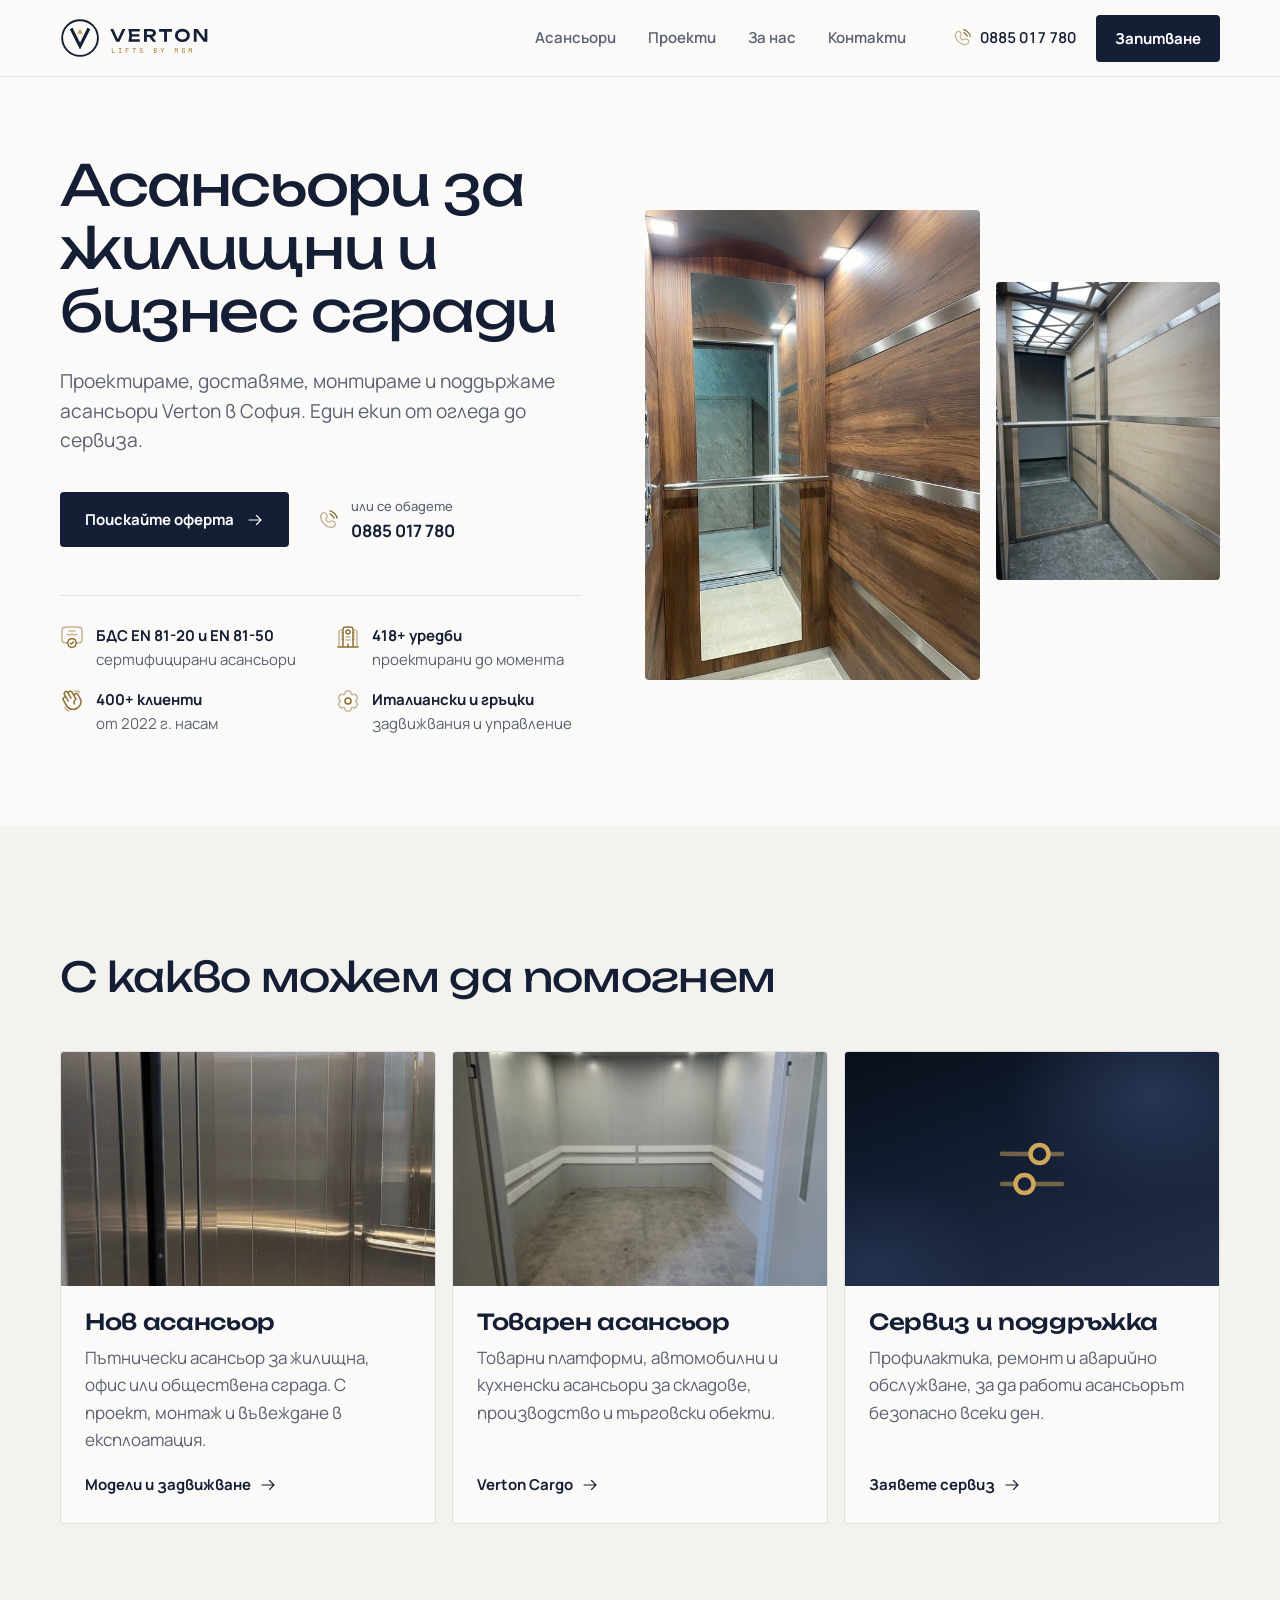
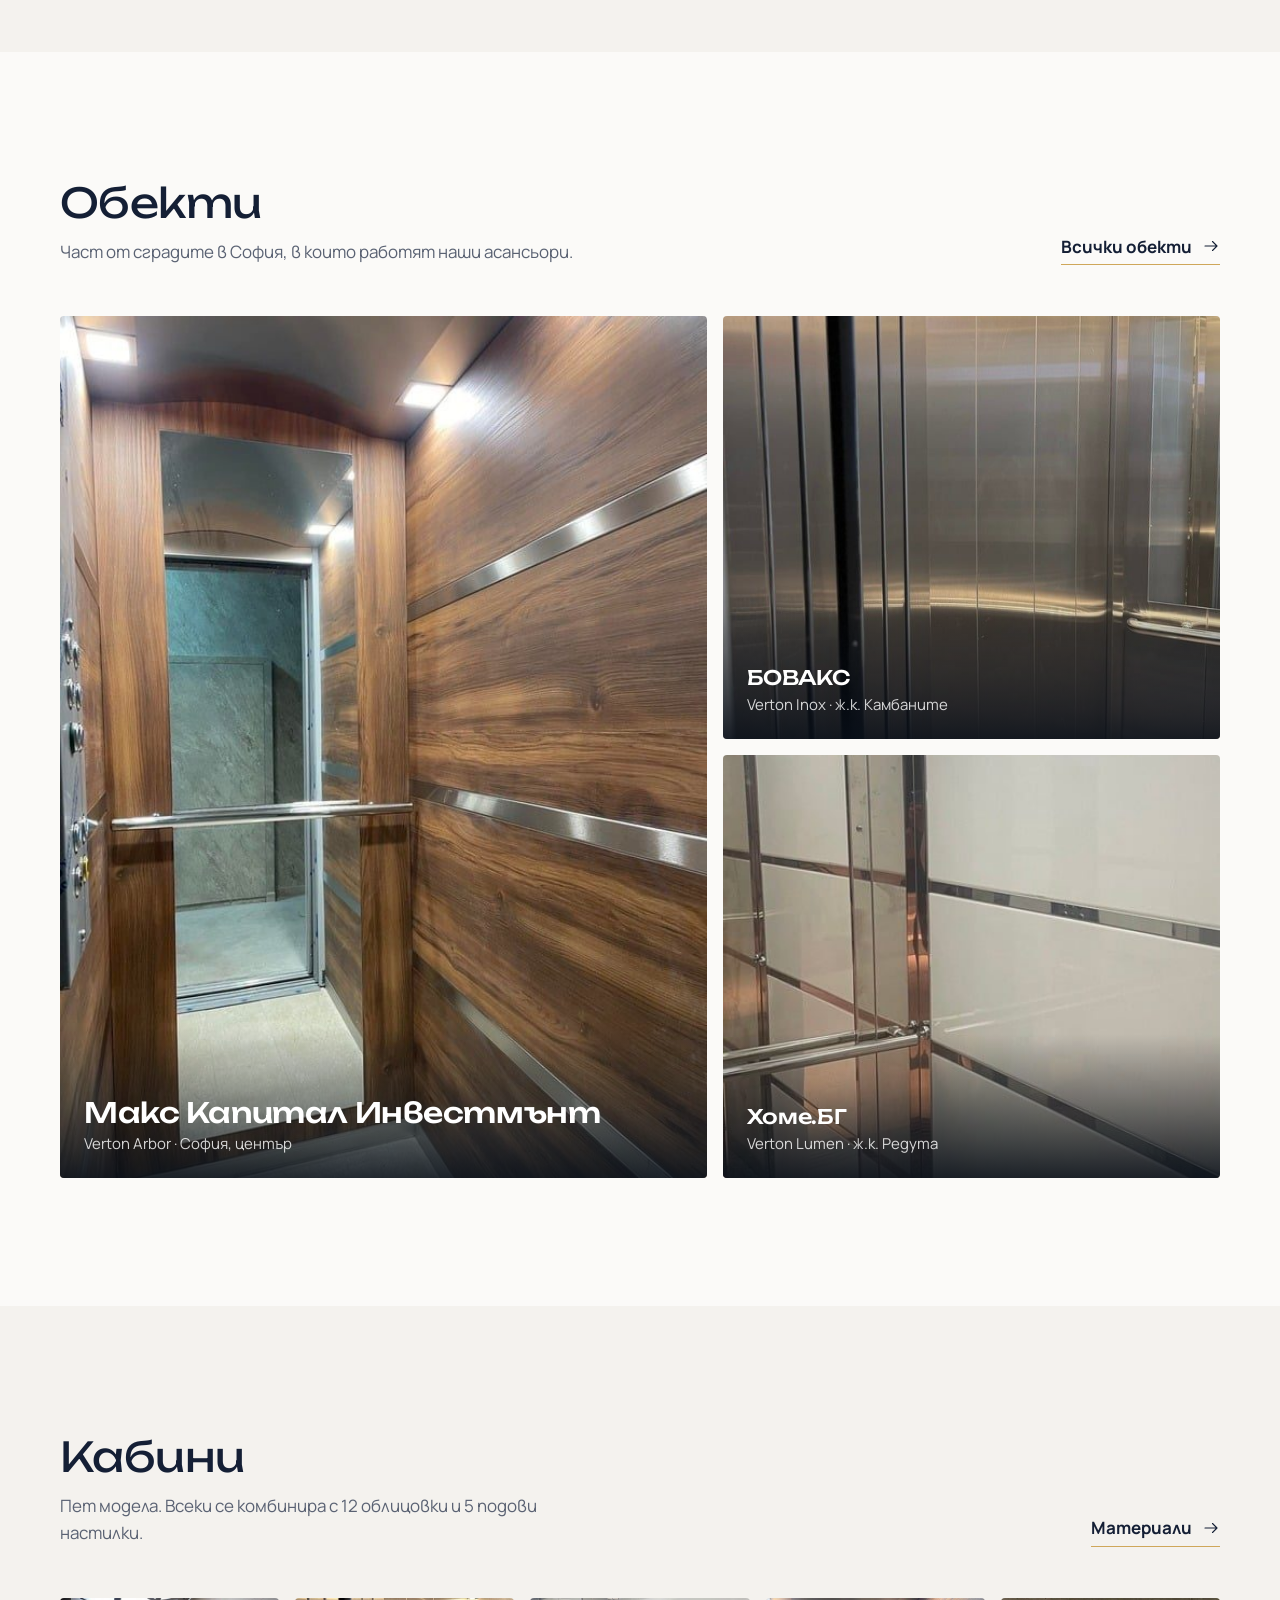
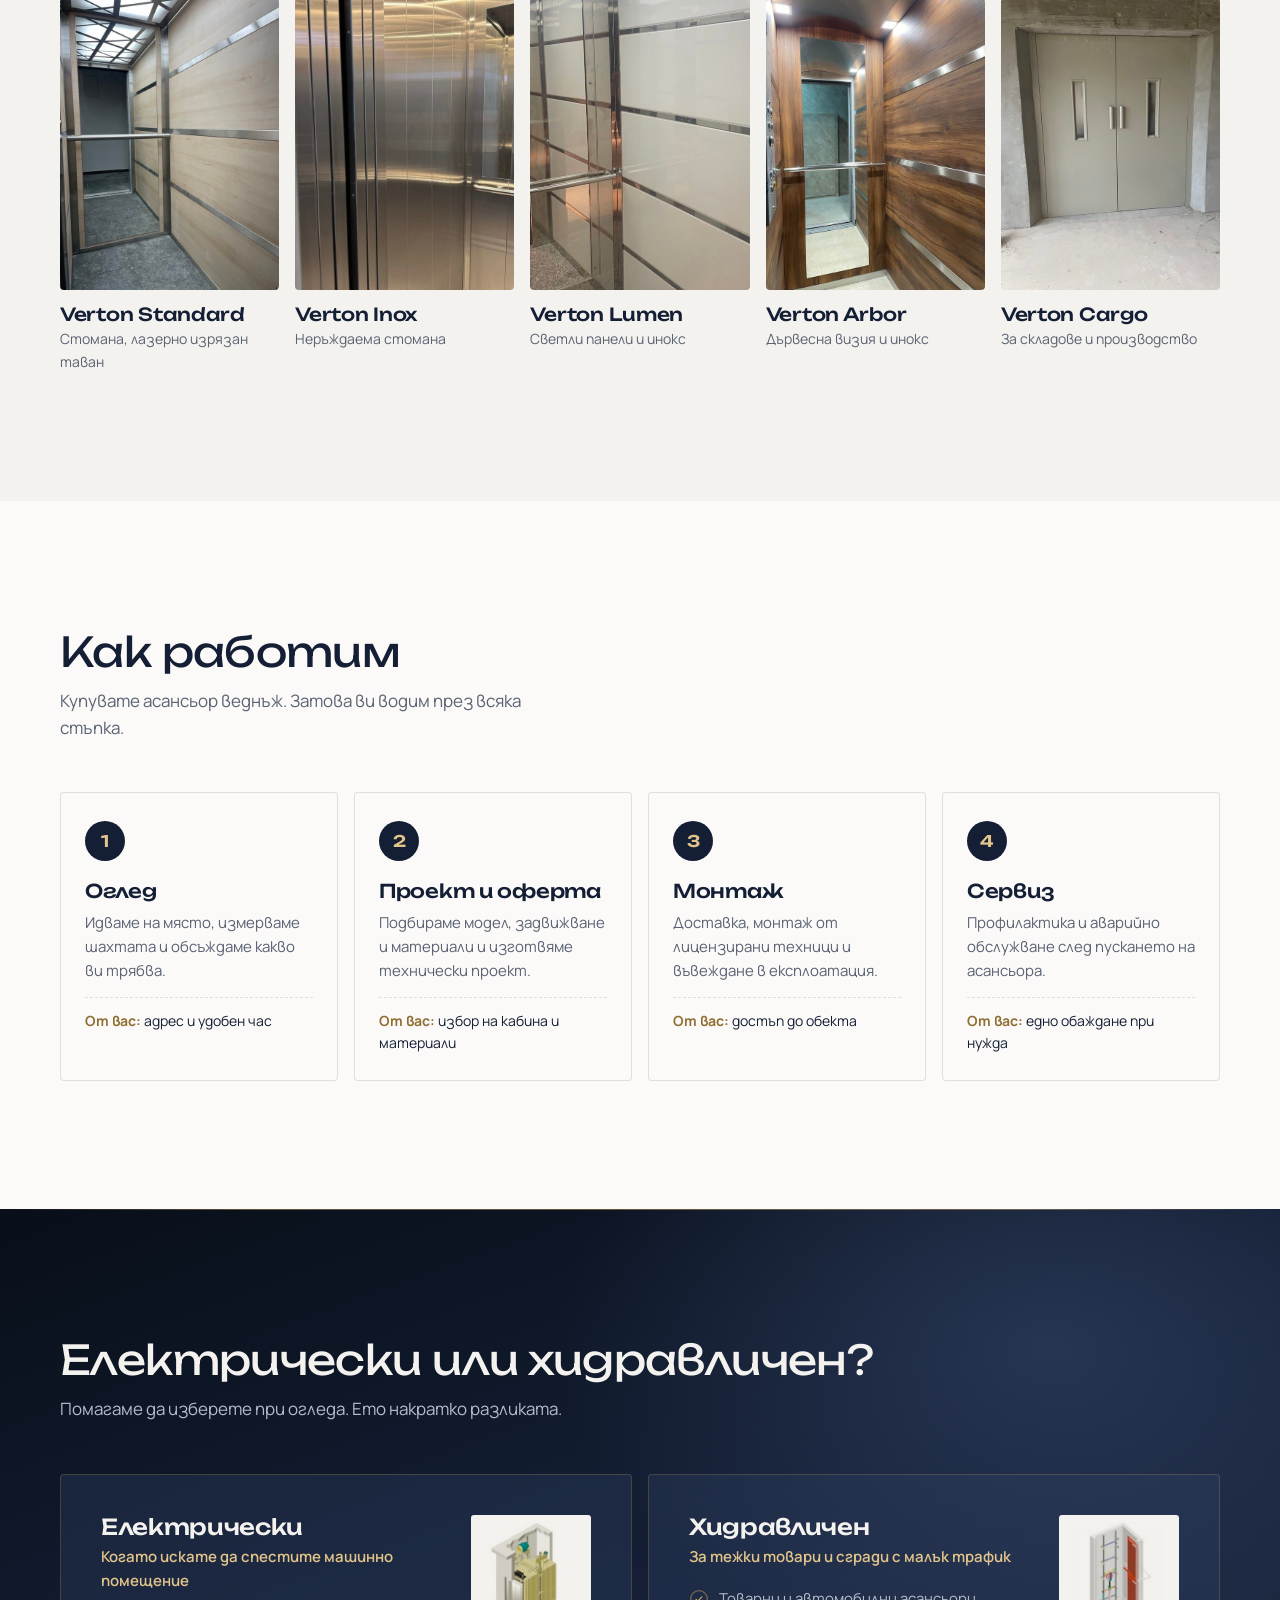
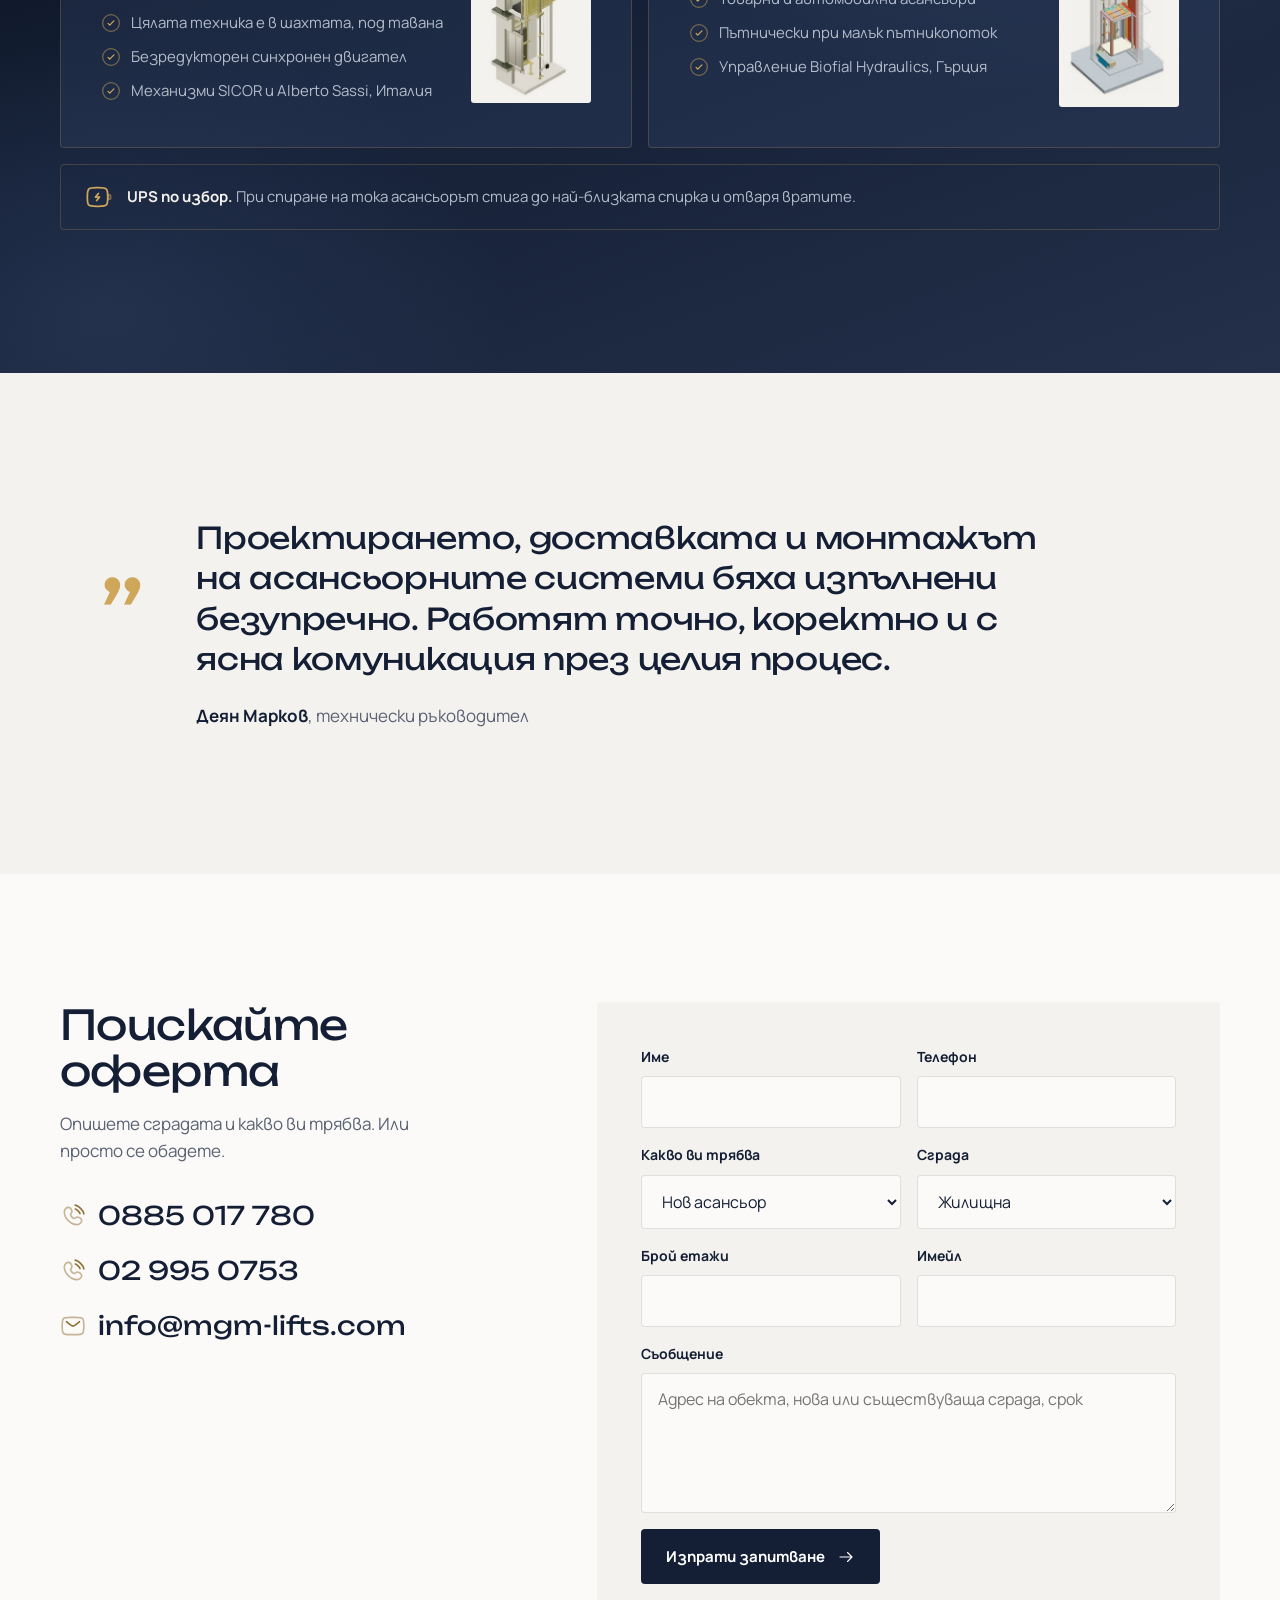
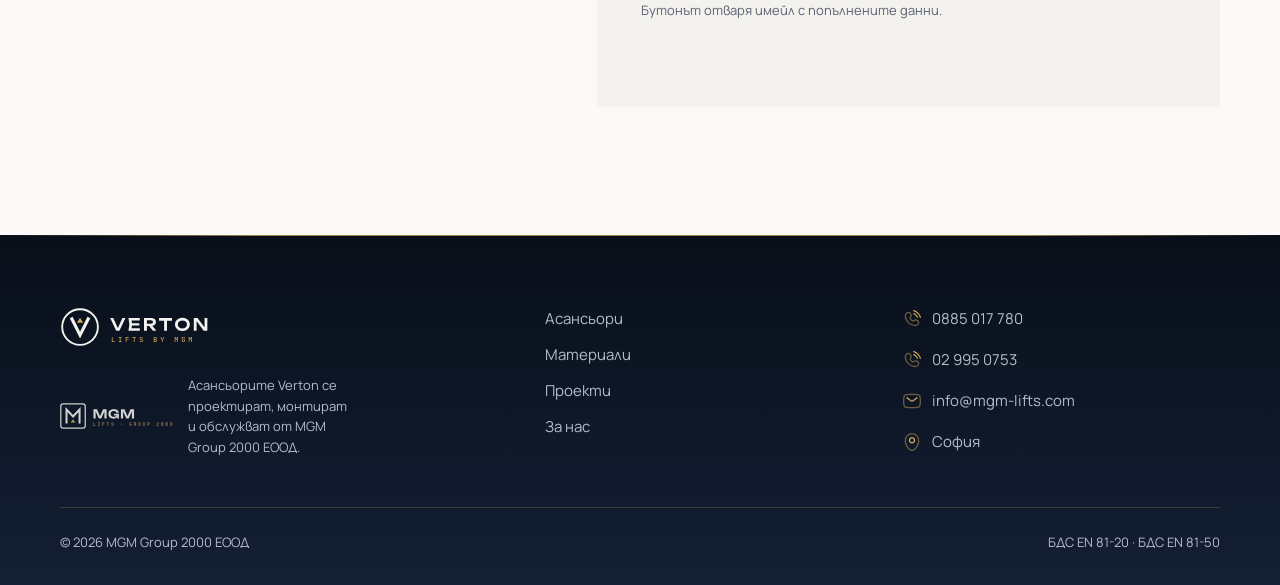
==== commit 1e1d23f5: "Name every elevator model Verton Standard and Inox become Verton Standard and Verton Inox; MG-3 beco" ====
--- a/index.html
+++ b/index.html
@@ -54,7 +54,7 @@
           </ul>
         </div>
         <div class="intro-photos">
-          <figure><img src="assets/img/kabini/mg-4.jpg" alt="Кабина Verton MG-4 с дървесни панели" width="600" height="800" fetchpriority="high"></figure>
+          <figure><img src="assets/img/kabini/mg-4.jpg" alt="Кабина Verton Arbor с дървесни панели" width="600" height="800" fetchpriority="high"></figure>
           <figure><img src="assets/img/kabini/standard.jpg" alt="Кабина Verton Standard" width="600" height="800"></figure>
         </div>
       </div>
@@ -68,9 +68,9 @@
             <figure><img src="assets/img/kabini/inox.jpg" alt="" loading="lazy"></figure>
             <div class="need-body"><h3>Нов асансьор</h3><p>Пътнически асансьор за жилищна, офис или обществена сграда. С проект, монтаж и въвеждане в експлоатация.</p><span class="go">Модели и задвижване <svg class="ic" viewBox="0 0 24 24" aria-hidden="true"><path fill="none" stroke="currentColor" stroke-linecap="round" stroke-linejoin="round" stroke-width="1.5" d="M4 12h16m0 0l-6-6m6 6l-6 6"/></svg></span></div>
           </a>
-          <a class="need" href="asansiori.html#tovarna">
+          <a class="need" href="asansiori.html#cargo">
             <figure><img src="assets/img/kabini/tovarna-kabina.jpg" alt="" loading="lazy"></figure>
-            <div class="need-body"><h3>Товарен асансьор</h3><p>Товарни платформи, автомобилни и кухненски асансьори за складове, производство и търговски обекти.</p><span class="go">Товарна платформа <svg class="ic" viewBox="0 0 24 24" aria-hidden="true"><path fill="none" stroke="currentColor" stroke-linecap="round" stroke-linejoin="round" stroke-width="1.5" d="M4 12h16m0 0l-6-6m6 6l-6 6"/></svg></span></div>
+            <div class="need-body"><h3>Товарен асансьор</h3><p>Товарни платформи, автомобилни и кухненски асансьори за складове, производство и търговски обекти.</p><span class="go">Verton Cargo <svg class="ic" viewBox="0 0 24 24" aria-hidden="true"><path fill="none" stroke="currentColor" stroke-linecap="round" stroke-linejoin="round" stroke-width="1.5" d="M4 12h16m0 0l-6-6m6 6l-6 6"/></svg></span></div>
           </a>
           <a class="need" href="index.html?tema=Сервиз#zapitvane">
             <div class="need-icon"><svg class="ic" viewBox="0 0 24 24" aria-hidden="true"><g fill="none" stroke="currentColor" stroke-width="1.5"><path d="M9.5 14a3 3 0 1 1 0 6a3 3 0 0 1 0-6Zm5-10a3 3 0 1 0 0 6a3 3 0 0 0 0-6Z"/><path stroke-linecap="round" d="M13 17h9M11 7l-9-.042M2 17h4M22 7h-4" opacity=".5"/></g></svg></div>
@@ -87,9 +87,9 @@
           <a class="more" href="proekti.html">Всички обекти <svg class="ic" viewBox="0 0 24 24" aria-hidden="true"><path fill="none" stroke="currentColor" stroke-linecap="round" stroke-linejoin="round" stroke-width="1.5" d="M4 12h16m0 0l-6-6m6 6l-6 6"/></svg></a>
         </div>
         <div class="works">
-          <a class="work" href="proekti.html"><img src="assets/img/kabini/mg-4.jpg" alt="Кабина MG-4" loading="lazy"><div class="work-info"><h3>Макс Капитал Инвестмънт</h3><p>Кабина MG-4 · София, център</p></div></a>
-          <a class="work" href="proekti.html"><img src="assets/img/kabini/inox.jpg" alt="Кабина Inox" loading="lazy"><div class="work-info"><h3>БОВАКС</h3><p>Кабина Inox · ж.к. Камбаните</p></div></a>
-          <a class="work" href="proekti.html"><img src="assets/img/kabini/mg-3.jpg" alt="Кабина MG-3" loading="lazy"><div class="work-info"><h3>Хоме.БГ</h3><p>Кабина MG-3 · ж.к. Редута</p></div></a>
+          <a class="work" href="proekti.html"><img src="assets/img/kabini/mg-4.jpg" alt="Кабина Verton Arbor" loading="lazy"><div class="work-info"><h3>Макс Капитал Инвестмънт</h3><p>Verton Arbor · София, център</p></div></a>
+          <a class="work" href="proekti.html"><img src="assets/img/kabini/inox.jpg" alt="Кабина Verton Inox" loading="lazy"><div class="work-info"><h3>БОВАКС</h3><p>Verton Inox · ж.к. Камбаните</p></div></a>
+          <a class="work" href="proekti.html"><img src="assets/img/kabini/mg-3.jpg" alt="Кабина Verton Lumen" loading="lazy"><div class="work-info"><h3>Хоме.БГ</h3><p>Verton Lumen · ж.к. Редута</p></div></a>
         </div>
       </div>
     </section>
@@ -101,11 +101,11 @@
           <a class="more" href="asansiori.html#materiali">Материали <svg class="ic" viewBox="0 0 24 24" aria-hidden="true"><path fill="none" stroke="currentColor" stroke-linecap="round" stroke-linejoin="round" stroke-width="1.5" d="M4 12h16m0 0l-6-6m6 6l-6 6"/></svg></a>
         </div>
         <div class="models-big">
-          <a href="asansiori.html#standard"><figure><img src="assets/img/kabini/standard.jpg" alt="Кабина Standard" loading="lazy"></figure><h3>Standard</h3><p>Стомана, лазерно изрязан таван</p></a>
-          <a href="asansiori.html#inox"><figure><img src="assets/img/kabini/inox.jpg" alt="Кабина Inox" loading="lazy"></figure><h3>Inox</h3><p>Неръждаема стомана</p></a>
-          <a href="asansiori.html#mg-3"><figure><img src="assets/img/kabini/mg-3.jpg" alt="Кабина MG-3" loading="lazy"></figure><h3>MG-3</h3><p>Светли панели и инокс</p></a>
-          <a href="asansiori.html#mg-4"><figure><img src="assets/img/kabini/mg-4.jpg" alt="Кабина MG-4" loading="lazy"></figure><h3>MG-4</h3><p>Дървесна визия и инокс</p></a>
-          <a href="asansiori.html#tovarna"><figure><img src="assets/img/kabini/tovarna-vrati.jpg" alt="Товарна платформа" loading="lazy"></figure><h3>Товарна платформа</h3><p>За складове и производство</p></a>
+          <a href="asansiori.html#standard"><figure><img src="assets/img/kabini/standard.jpg" alt="Кабина Verton Standard" loading="lazy"></figure><h3>Verton Standard</h3><p>Стомана, лазерно изрязан таван</p></a>
+          <a href="asansiori.html#inox"><figure><img src="assets/img/kabini/inox.jpg" alt="Кабина Verton Inox" loading="lazy"></figure><h3>Verton Inox</h3><p>Неръждаема стомана</p></a>
+          <a href="asansiori.html#lumen"><figure><img src="assets/img/kabini/mg-3.jpg" alt="Кабина Verton Lumen" loading="lazy"></figure><h3>Verton Lumen</h3><p>Светли панели и инокс</p></a>
+          <a href="asansiori.html#arbor"><figure><img src="assets/img/kabini/mg-4.jpg" alt="Кабина Verton Arbor" loading="lazy"></figure><h3>Verton Arbor</h3><p>Дървесна визия и инокс</p></a>
+          <a href="asansiori.html#cargo"><figure><img src="assets/img/kabini/tovarna-vrati.jpg" alt="Товарна платформа Verton Cargo" loading="lazy"></figure><h3>Verton Cargo</h3><p>За складове и производство</p></a>
         </div>
       </div>
     </section>
--- a/assets/css/style.css
+++ b/assets/css/style.css
@@ -527,3 +527,115 @@
   .call-fab.show { opacity: 1; transform: none; pointer-events: auto; }
   .call-fab .ic { width: 20px; height: 20px; color: var(--gold-2); }
 }
+
+/* ================= Страница Асансьори ================= */
+
+.page-intro { padding: clamp(40px, 6vw, 80px) 0 clamp(28px, 4vw, 44px); background: var(--paper); }
+.page-intro h1 { font-size: clamp(34px, 4.4vw, 56px); letter-spacing: -0.025em; margin-bottom: 18px; }
+.page-intro .lead { color: var(--muted); max-width: 52ch; margin: 0; }
+
+/* Меню в страницата */
+.subnav { position: sticky; top: 76px; z-index: 30; background: rgba(251, 250, 248, 0.96); backdrop-filter: blur(8px); -webkit-backdrop-filter: blur(8px); border-bottom: 1px solid var(--line); }
+.subnav .wrap { display: flex; gap: 4px; overflow-x: auto; scrollbar-width: none; }
+.subnav .wrap::-webkit-scrollbar { display: none; }
+.subnav a { position: relative; padding: 16px 16px; font-weight: 600; font-size: 15px; color: var(--muted); white-space: nowrap; }
+.subnav a:first-child { padding-left: 0; }
+.subnav a:hover, .subnav a.active { color: var(--text); }
+.subnav a.active::after { content: ""; position: absolute; left: 16px; right: 16px; bottom: -1px; height: 2px; background: var(--gold); }
+.subnav a:first-child.active::after { left: 0; }
+[id] { scroll-margin-top: 140px; }
+
+/* Видове */
+.kinds { display: grid; grid-template-columns: repeat(4, 1fr); gap: 16px; }
+.kind { padding: 28px 24px; background: var(--paper); border: 1px solid var(--line); border-radius: var(--radius); }
+.kind .ic { width: 40px; height: 40px; color: var(--gold-ink); margin-bottom: 20px; }
+.kind h3 { font-size: 20px; font-weight: 500; margin-bottom: 8px; }
+.kind p { margin: 0; color: var(--muted); font-size: 15px; }
+.kind .drive-tag { display: block; margin-top: 16px; padding-top: 14px; border-top: 1px solid var(--line); font-size: 14px; color: var(--text); }
+@media (max-width: 1000px) { .kinds { grid-template-columns: 1fr 1fr; } }
+@media (max-width: 520px) { .kinds { gap: 10px; } .kind { padding: 20px 16px; } .kind .ic { width: 32px; height: 32px; margin-bottom: 14px; } .kind h3 { font-size: 17px; } .kind p { font-size: 14px; } }
+
+/* Шоурум на моделите */
+.viewer { display: grid; grid-template-columns: 240px 1fr; gap: clamp(24px, 4vw, 56px); }
+.viewer-list { display: grid; gap: 4px; align-content: start; }
+.viewer-list button {
+  display: flex; justify-content: space-between; align-items: center; gap: 12px; width: 100%; padding: 16px 18px; text-align: left;
+  background: transparent; border: 1px solid transparent; border-radius: var(--radius); cursor: pointer;
+  font: 500 16px var(--font-display); color: var(--muted); white-space: nowrap; transition: background .2s, color .2s, border-color .2s;
+}
+.viewer-list button .ic { width: 18px; height: 18px; opacity: 0; transition: opacity .2s; }
+.viewer-list button:hover { color: var(--text); background: var(--bone); }
+.viewer-list button[aria-selected="true"] { color: var(--text); background: var(--paper); border-color: var(--line); }
+.viewer-list button[aria-selected="true"] .ic { opacity: 1; color: var(--gold-ink); }
+.viewer-panel { display: grid; grid-template-columns: 1fr 1fr; gap: clamp(24px, 4vw, 56px); align-items: start; }
+.viewer-panel[hidden] { display: none; }
+.viewer-photos { display: grid; gap: 12px; }
+.viewer-photos.two { grid-template-columns: 1fr 1fr; }
+.viewer-photos figure { margin: 0; aspect-ratio: 4 / 5; overflow: hidden; border-radius: var(--radius); background: var(--bone); }
+.viewer-photos.two figure { aspect-ratio: 3 / 4; }
+.viewer-photos img { width: 100%; height: 100%; object-fit: cover; }
+.viewer-info h3 { font-size: clamp(30px, 3.4vw, 44px); margin-bottom: 16px; }
+.viewer-info > p { color: var(--muted); font-size: 18px; margin-bottom: 28px; }
+.spec { margin: 0 0 32px; border-top: 1px solid var(--line); }
+.spec > div { display: grid; grid-template-columns: 140px 1fr; gap: 16px; padding: 14px 0; border-bottom: 1px solid var(--line); font-size: 15px; }
+.spec dt { color: var(--muted); }
+.spec dd { margin: 0; font-weight: 600; }
+@media (max-width: 1000px) {
+  .viewer { grid-template-columns: 1fr; }
+  .viewer-list { grid-auto-flow: column; grid-auto-columns: max-content; overflow-x: auto; scrollbar-width: none; gap: 8px; }
+  .viewer-list button { padding: 10px 16px; font-size: 16px; border-color: var(--line); }
+  .viewer-list button .ic { display: none; }
+  .viewer-list button[aria-selected="true"] { background: var(--ink); color: #fff; border-color: var(--ink); }
+}
+@media (max-width: 760px) { .viewer-panel { grid-template-columns: 1fr; } }
+
+/* Материали на светъл фон */
+.mat-head { display: flex; justify-content: space-between; align-items: end; gap: 16px 40px; flex-wrap: wrap; margin-bottom: 32px; }
+.tabs.light { border-color: var(--line); background: var(--paper); }
+.tabs.light button { color: var(--muted); }
+.tabs.light button[aria-selected="true"] { background: var(--ink); color: #fff; }
+.swatches.big { grid-template-columns: repeat(6, 1fr); }
+@media (max-width: 1000px) { .swatches.big { grid-template-columns: repeat(4, 1fr); } }
+@media (max-width: 600px) { .swatches.big { grid-template-columns: repeat(2, 1fr); } }
+.swatches.big .swatch figure { background: var(--bone); }
+.bone .swatch p, .swatch p { color: inherit; }
+
+/* Таблица със задвижване */
+.dtable { width: 100%; border-collapse: collapse; background: var(--paper); border: 1px solid var(--line); border-radius: var(--radius); overflow: hidden; }
+.dtable th, .dtable td { padding: 18px 24px; text-align: left; vertical-align: top; border-bottom: 1px solid var(--line); }
+.dtable thead th { padding-top: 28px; padding-bottom: 24px; background: var(--paper); }
+.dtable thead th .ic { display: block; width: 36px; height: 36px; color: var(--gold-ink); margin-bottom: 14px; }
+.dtable thead th span { font: 500 22px var(--font-display); }
+.dtable thead th small { display: block; margin-top: 6px; font: 600 14px var(--font-body); color: var(--gold-ink); }
+.dtable tbody th { width: 24%; color: var(--muted); font-weight: 500; font-size: 15px; }
+.dtable td { width: 38%; font-weight: 600; }
+.dtable tr:last-child th, .dtable tr:last-child td { border-bottom: 0; }
+.dtable .dia img { max-width: 130px; mix-blend-mode: multiply; }
+@media (max-width: 760px) {
+  .dtable, .dtable thead, .dtable tbody, .dtable tr { display: block; width: 100%; }
+  .dtable thead tr { display: grid; grid-template-columns: 1fr 1fr; }
+  .dtable thead th:first-child { display: none; }
+  .dtable tbody tr { display: grid; grid-template-columns: 1fr 1fr; border-bottom: 1px solid var(--line); }
+  .dtable tbody th { grid-column: 1 / -1; width: auto; padding: 14px 16px 0; border: 0; }
+  .dtable td { width: auto; padding: 6px 16px 14px; border: 0; font-size: 15px; }
+  .dtable th, .dtable thead th { padding-left: 16px; padding-right: 16px; }
+  .dtable thead th span { font-size: 17px; }
+  .dtable thead th small { font-size: 12px; }
+  .dtable thead th .ic { width: 28px; height: 28px; }
+  .dtable .dia img { max-width: 100%; }
+}
+
+/* Помощ при избор */
+.help { display: grid; grid-template-columns: 1.2fr 0.8fr; gap: 32px; align-items: center; padding: clamp(32px, 5vw, 56px); background: var(--grad-dark); color: var(--bone); border-radius: 6px; position: relative; overflow: hidden; }
+.help::before { content: ""; position: absolute; left: 0; right: 0; top: 0; height: 1px; background: var(--gold-line); }
+.help h2 { font-size: clamp(26px, 3vw, 38px); margin-bottom: 12px; }
+.help p { margin: 0; color: var(--muted-on-dark); max-width: 46ch; }
+.help .actions { justify-content: flex-end; }
+.help .btn-primary { background: var(--gold); color: var(--ink); }
+.help .btn-primary:hover { background: var(--gold-2); }
+.help .call { color: var(--bone); }
+.help .call small { color: var(--muted-on-dark); }
+.help .call .ic { color: var(--gold); }
+@media (max-width: 860px) { .help { grid-template-columns: 1fr; } .help .actions { justify-content: flex-start; } }
+
+.sr-only { position: absolute; width: 1px; height: 1px; overflow: hidden; clip: rect(0 0 0 0); white-space: nowrap; }
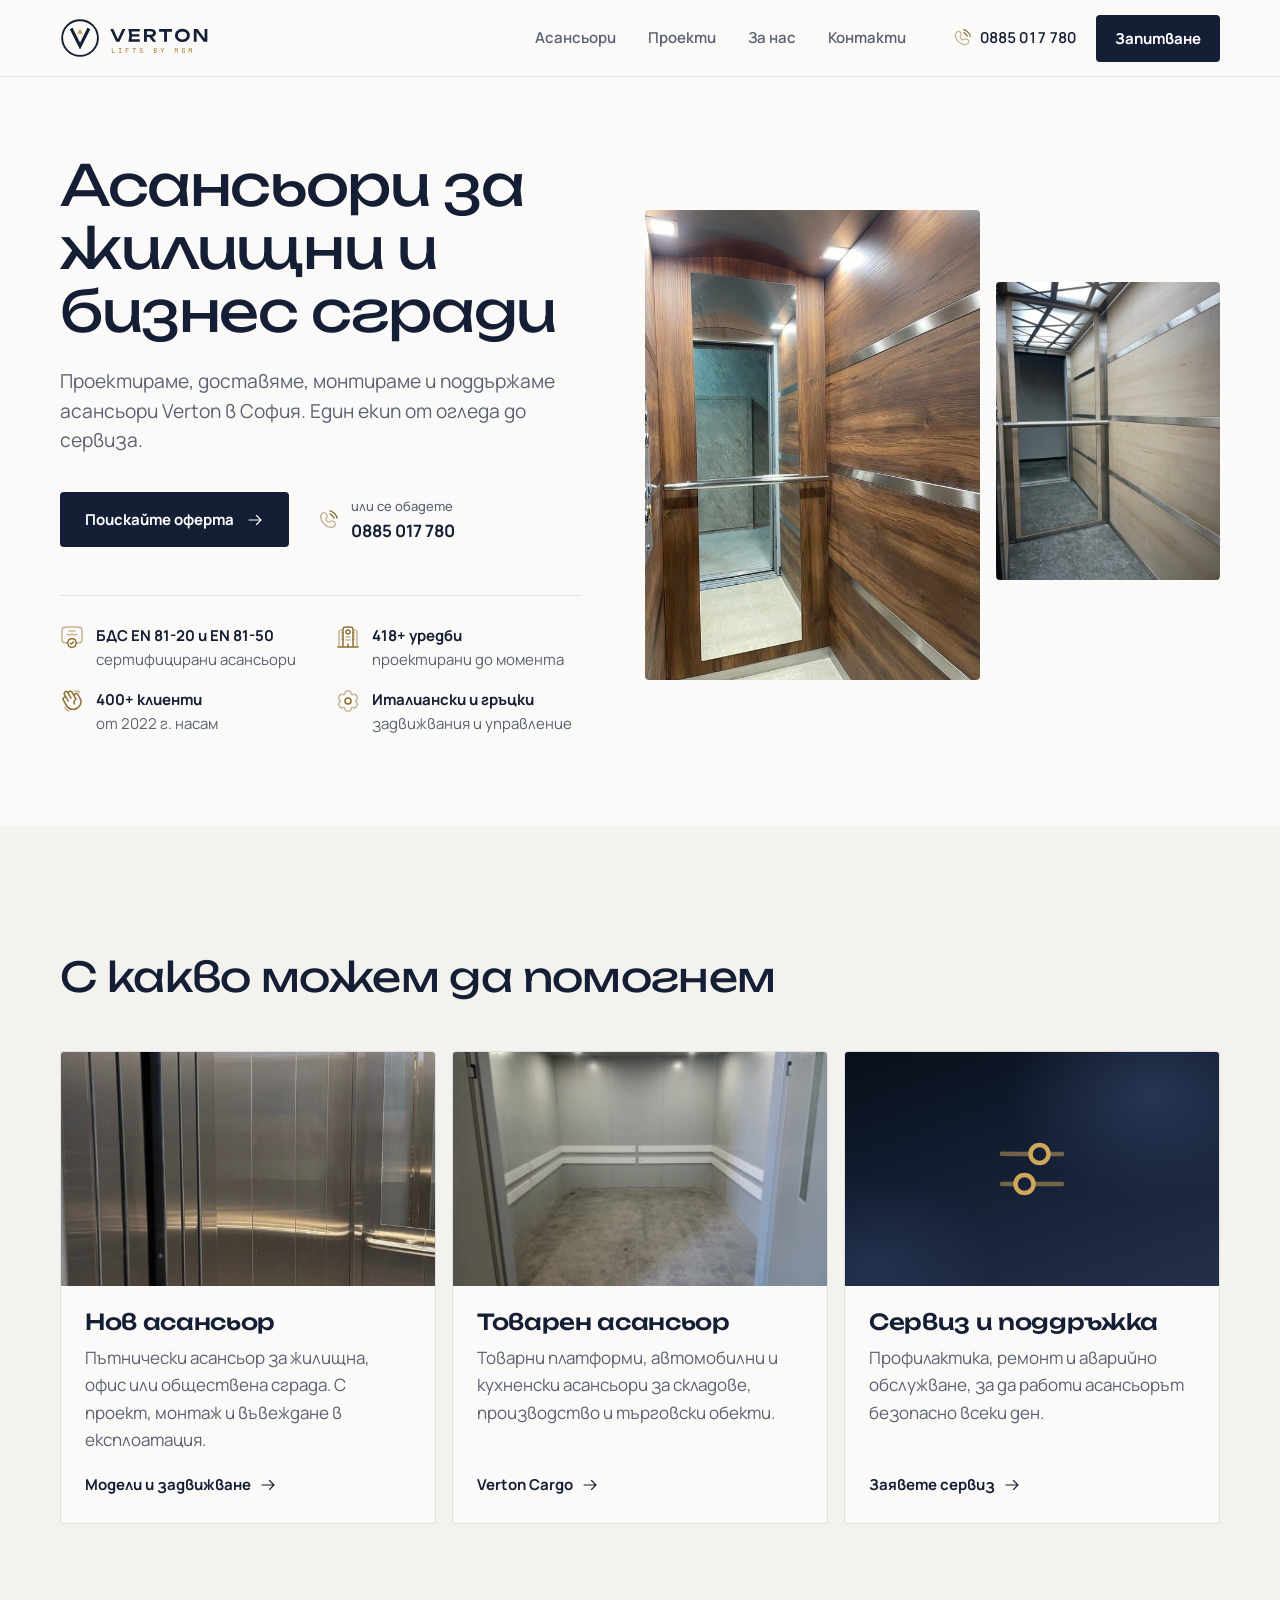
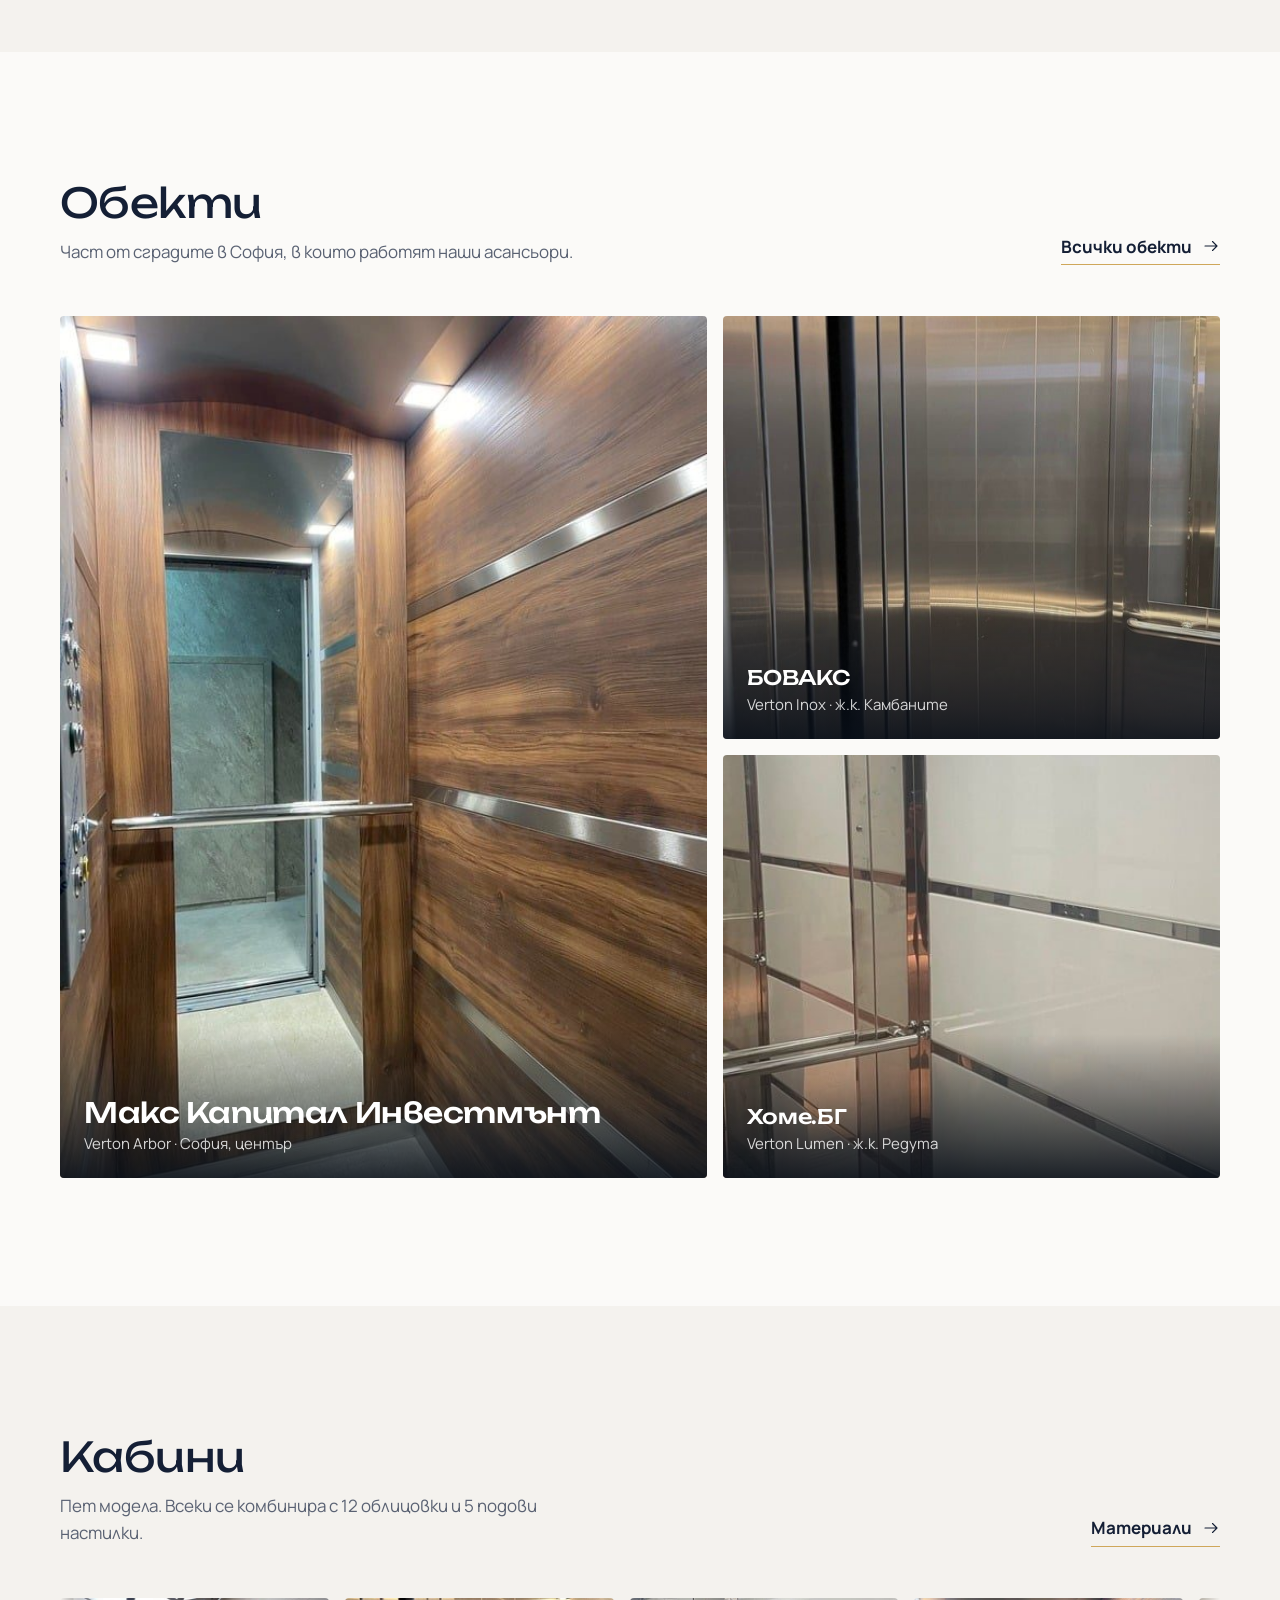
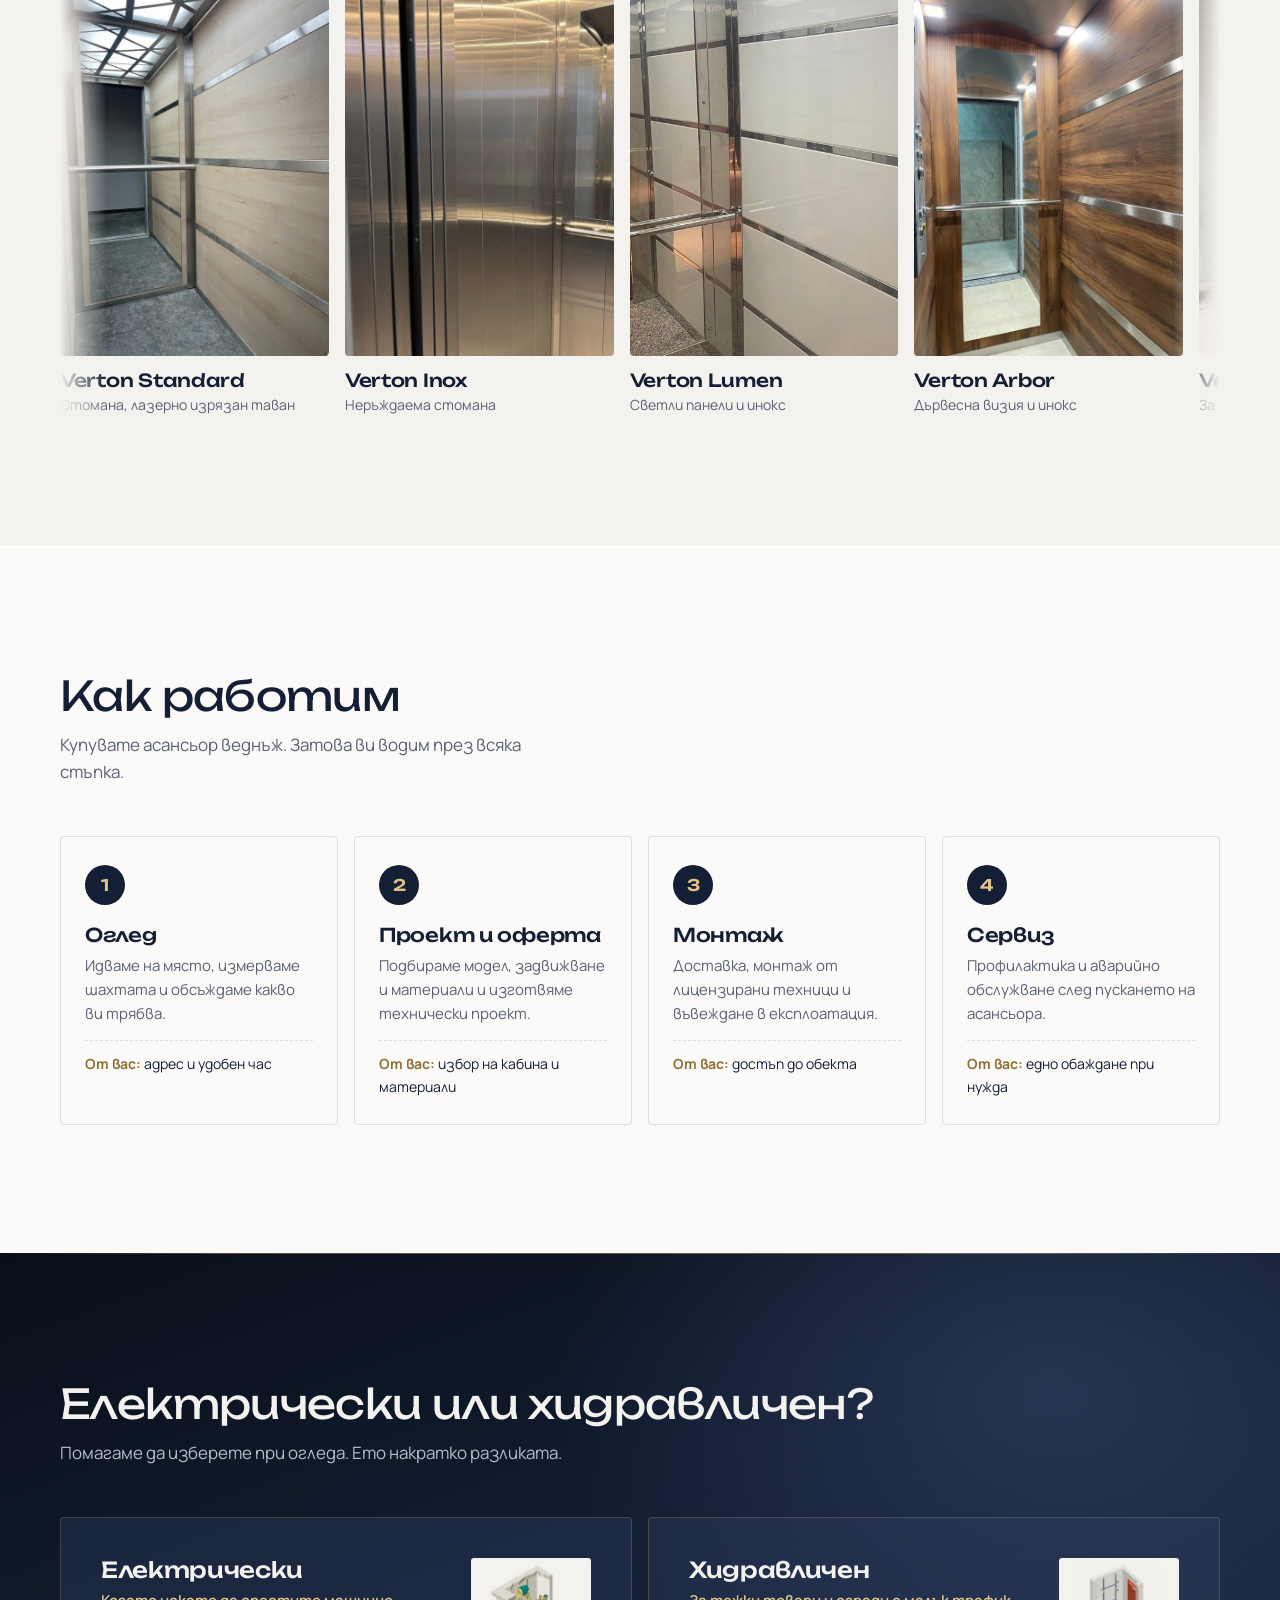
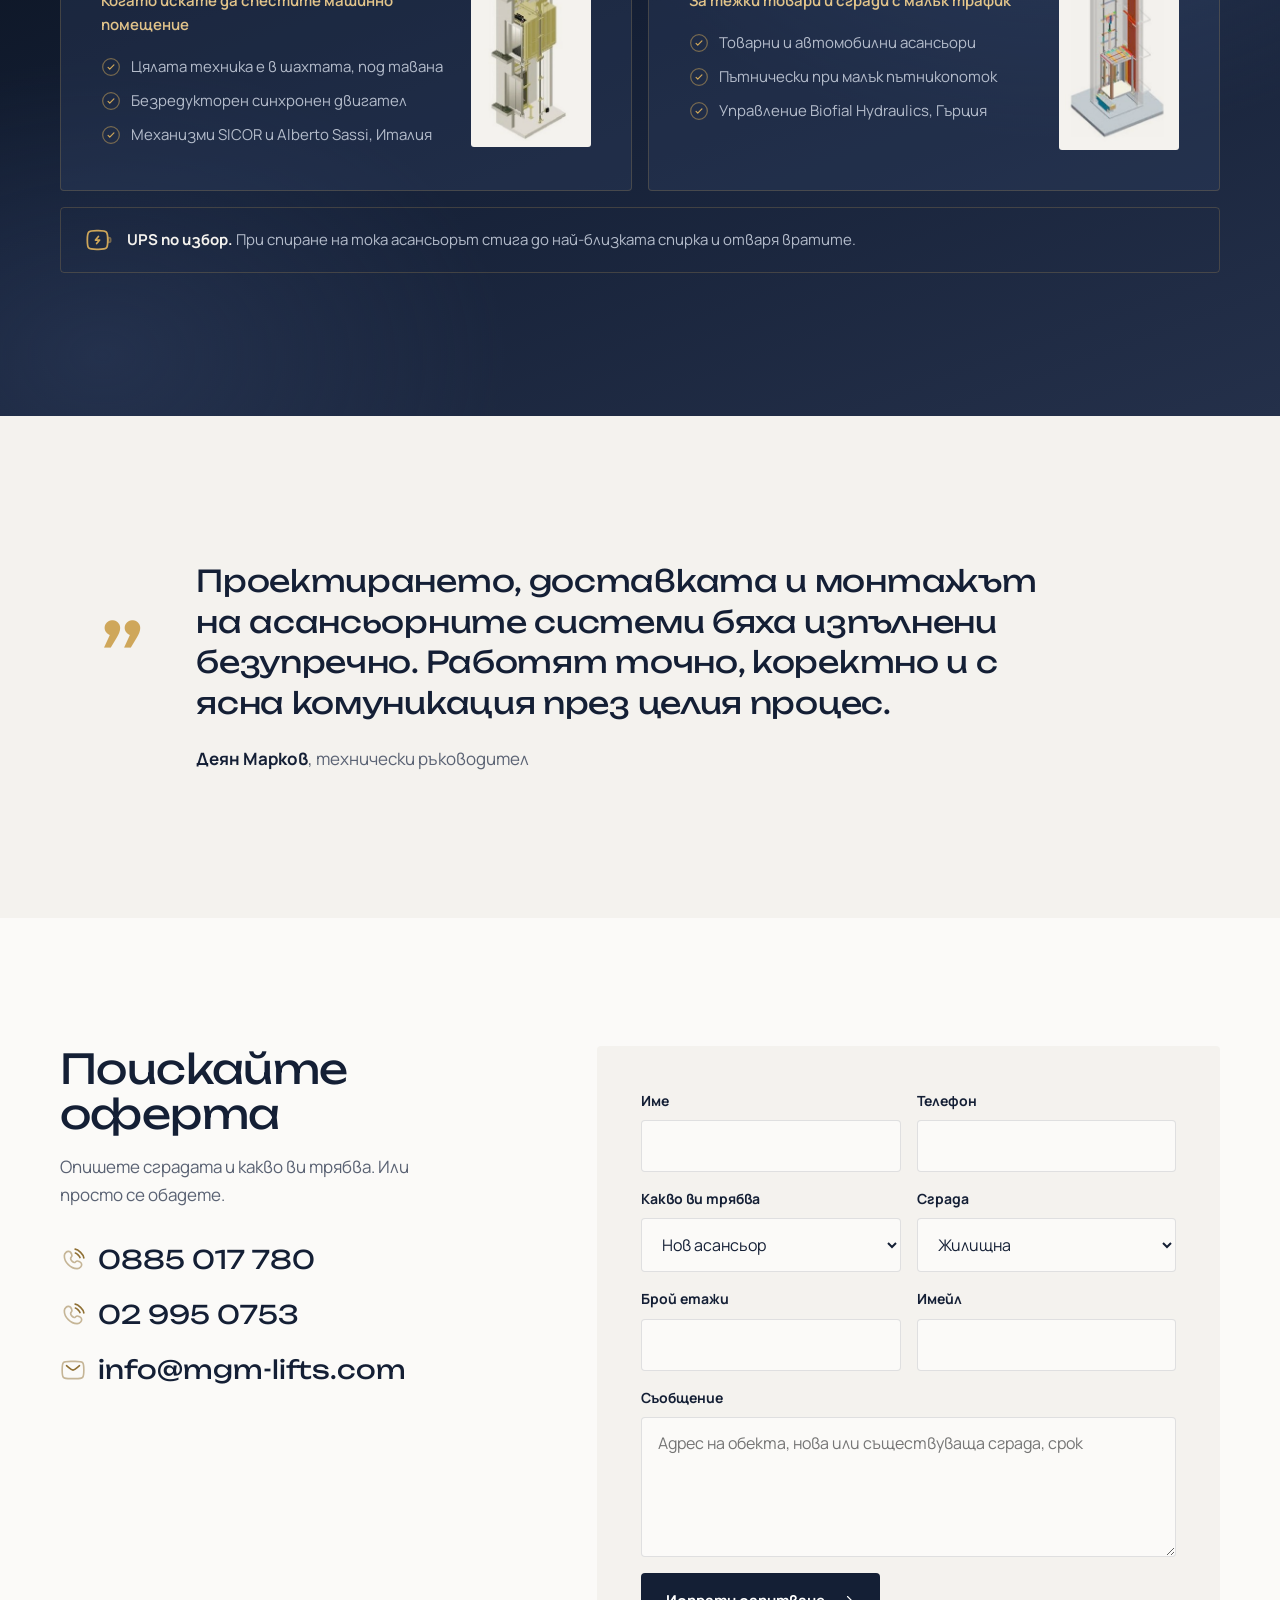
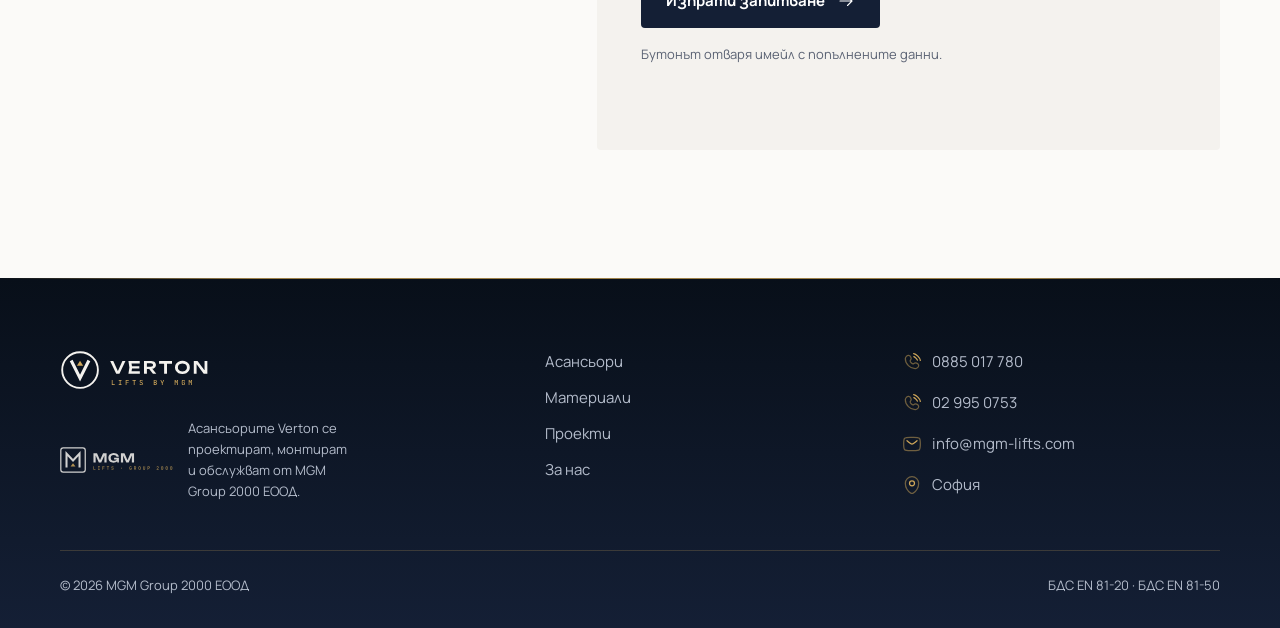
==== commit 2b629300: "Auto-scroll the cabins row on the home page Continuous marquee built in JS by cloning the five cards" ====
--- a/index.html
+++ b/index.html
@@ -100,7 +100,7 @@
           <div><h2>Кабини</h2><p>Пет модела. Всеки се комбинира с 12 облицовки и 5 подови настилки.</p></div>
           <a class="more" href="asansiori.html#materiali">Материали <svg class="ic" viewBox="0 0 24 24" aria-hidden="true"><path fill="none" stroke="currentColor" stroke-linecap="round" stroke-linejoin="round" stroke-width="1.5" d="M4 12h16m0 0l-6-6m6 6l-6 6"/></svg></a>
         </div>
-        <div class="models-big">
+        <div class="models-big" data-marquee>
           <a href="asansiori.html#standard"><figure><img src="assets/img/kabini/standard.jpg" alt="Кабина Verton Standard" loading="lazy"></figure><h3>Verton Standard</h3><p>Стомана, лазерно изрязан таван</p></a>
           <a href="asansiori.html#inox"><figure><img src="assets/img/kabini/inox.jpg" alt="Кабина Verton Inox" loading="lazy"></figure><h3>Verton Inox</h3><p>Неръждаема стомана</p></a>
           <a href="asansiori.html#lumen"><figure><img src="assets/img/kabini/mg-3.jpg" alt="Кабина Verton Lumen" loading="lazy"></figure><h3>Verton Lumen</h3><p>Светли панели и инокс</p></a>
--- a/assets/css/style.css
+++ b/assets/css/style.css
@@ -639,3 +639,20 @@
 @media (max-width: 860px) { .help { grid-template-columns: 1fr; } .help .actions { justify-content: flex-start; } }
 
 .sr-only { position: absolute; width: 1px; height: 1px; overflow: hidden; clip: rect(0 0 0 0); white-space: nowrap; }
+
+/* Кабини на началната: автоматично плъзгане */
+.models-big.marquee {
+  display: block; overflow: hidden; padding-bottom: 0;
+  -webkit-mask-image: linear-gradient(90deg, transparent, #000 4%, #000 96%, transparent);
+  mask-image: linear-gradient(90deg, transparent, #000 4%, #000 96%, transparent);
+}
+.marquee-track { display: flex; gap: 16px; width: max-content; animation: marquee 45s linear infinite; }
+.marquee-track > a { flex: none; width: clamp(200px, 21vw, 280px); }
+.models-big.marquee:hover .marquee-track,
+.models-big.marquee:focus-within .marquee-track,
+.models-big.marquee.touch .marquee-track { animation-play-state: paused; }
+@keyframes marquee { to { transform: translateX(calc(-50% - 8px)); } }
+@media (prefers-reduced-motion: reduce) {
+  .models-big.marquee { overflow-x: auto; -webkit-mask-image: none; mask-image: none; }
+  .marquee-track { animation: none; }
+}
